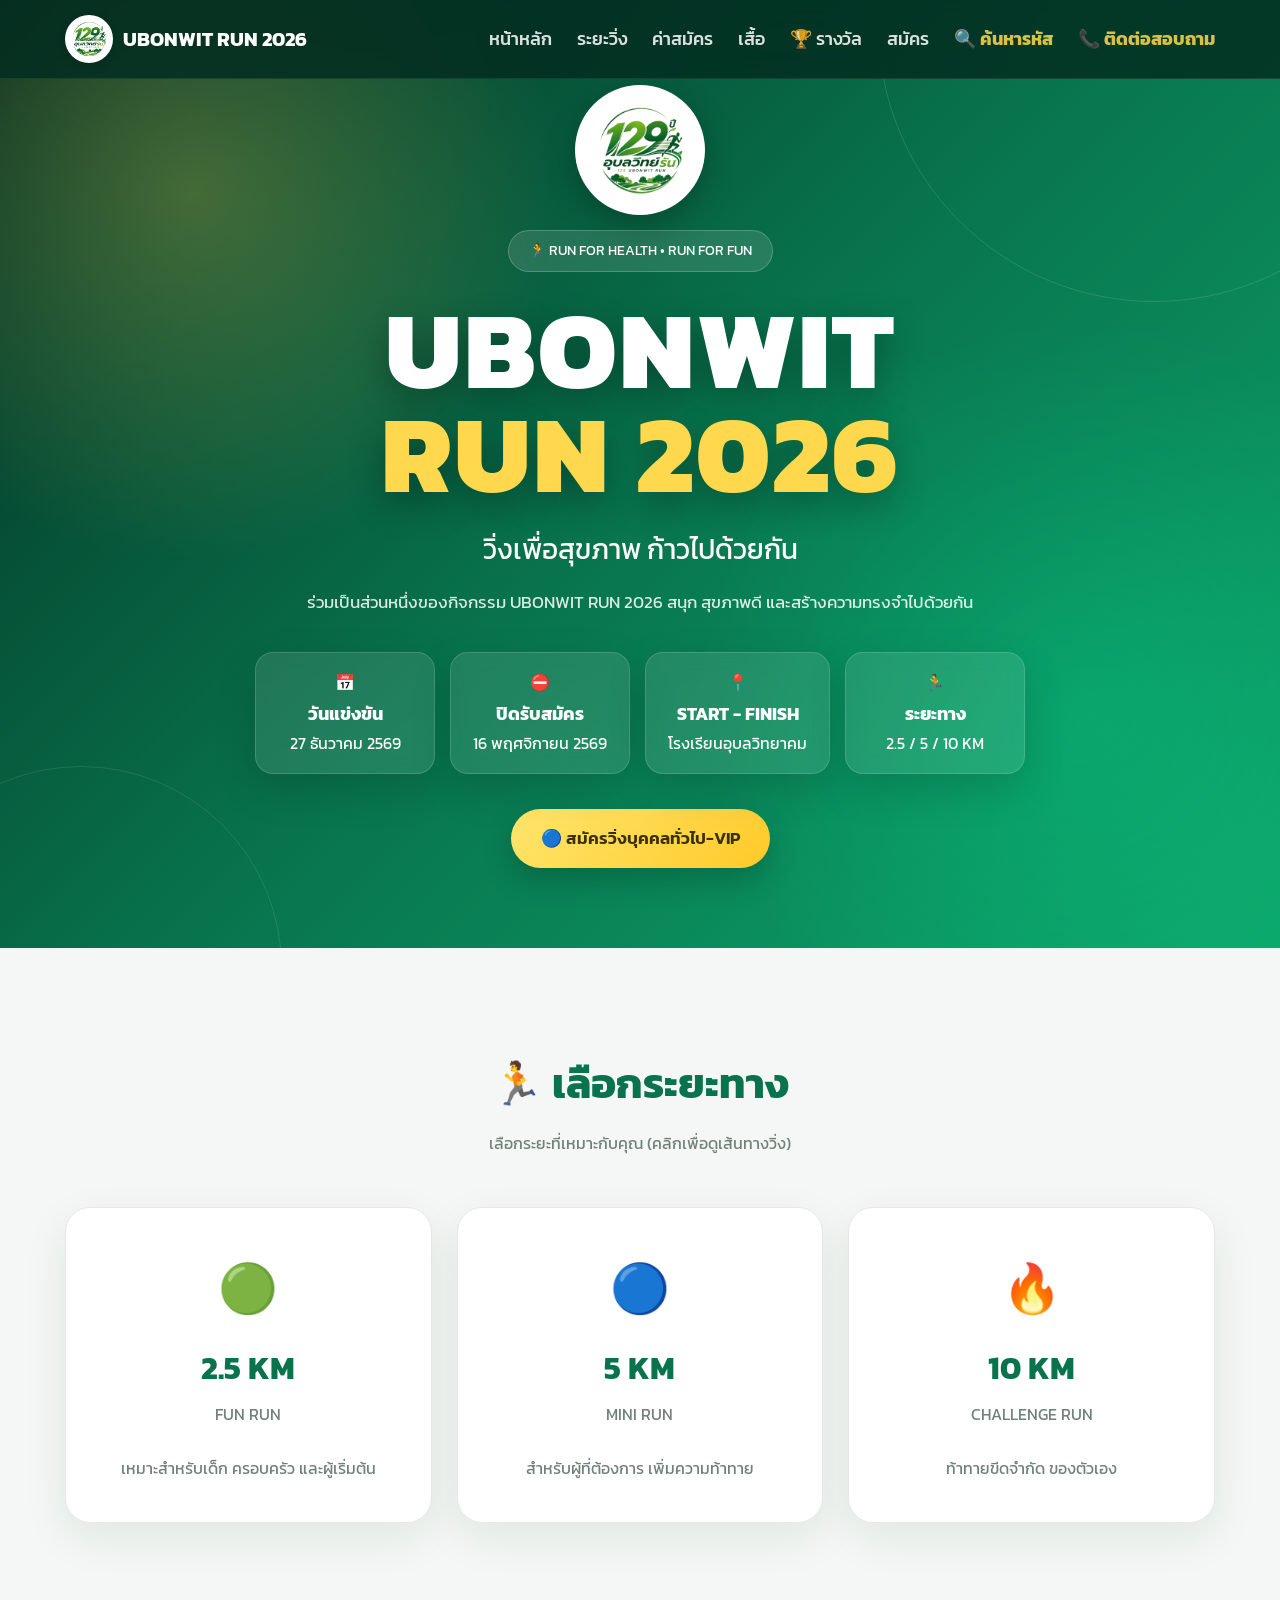
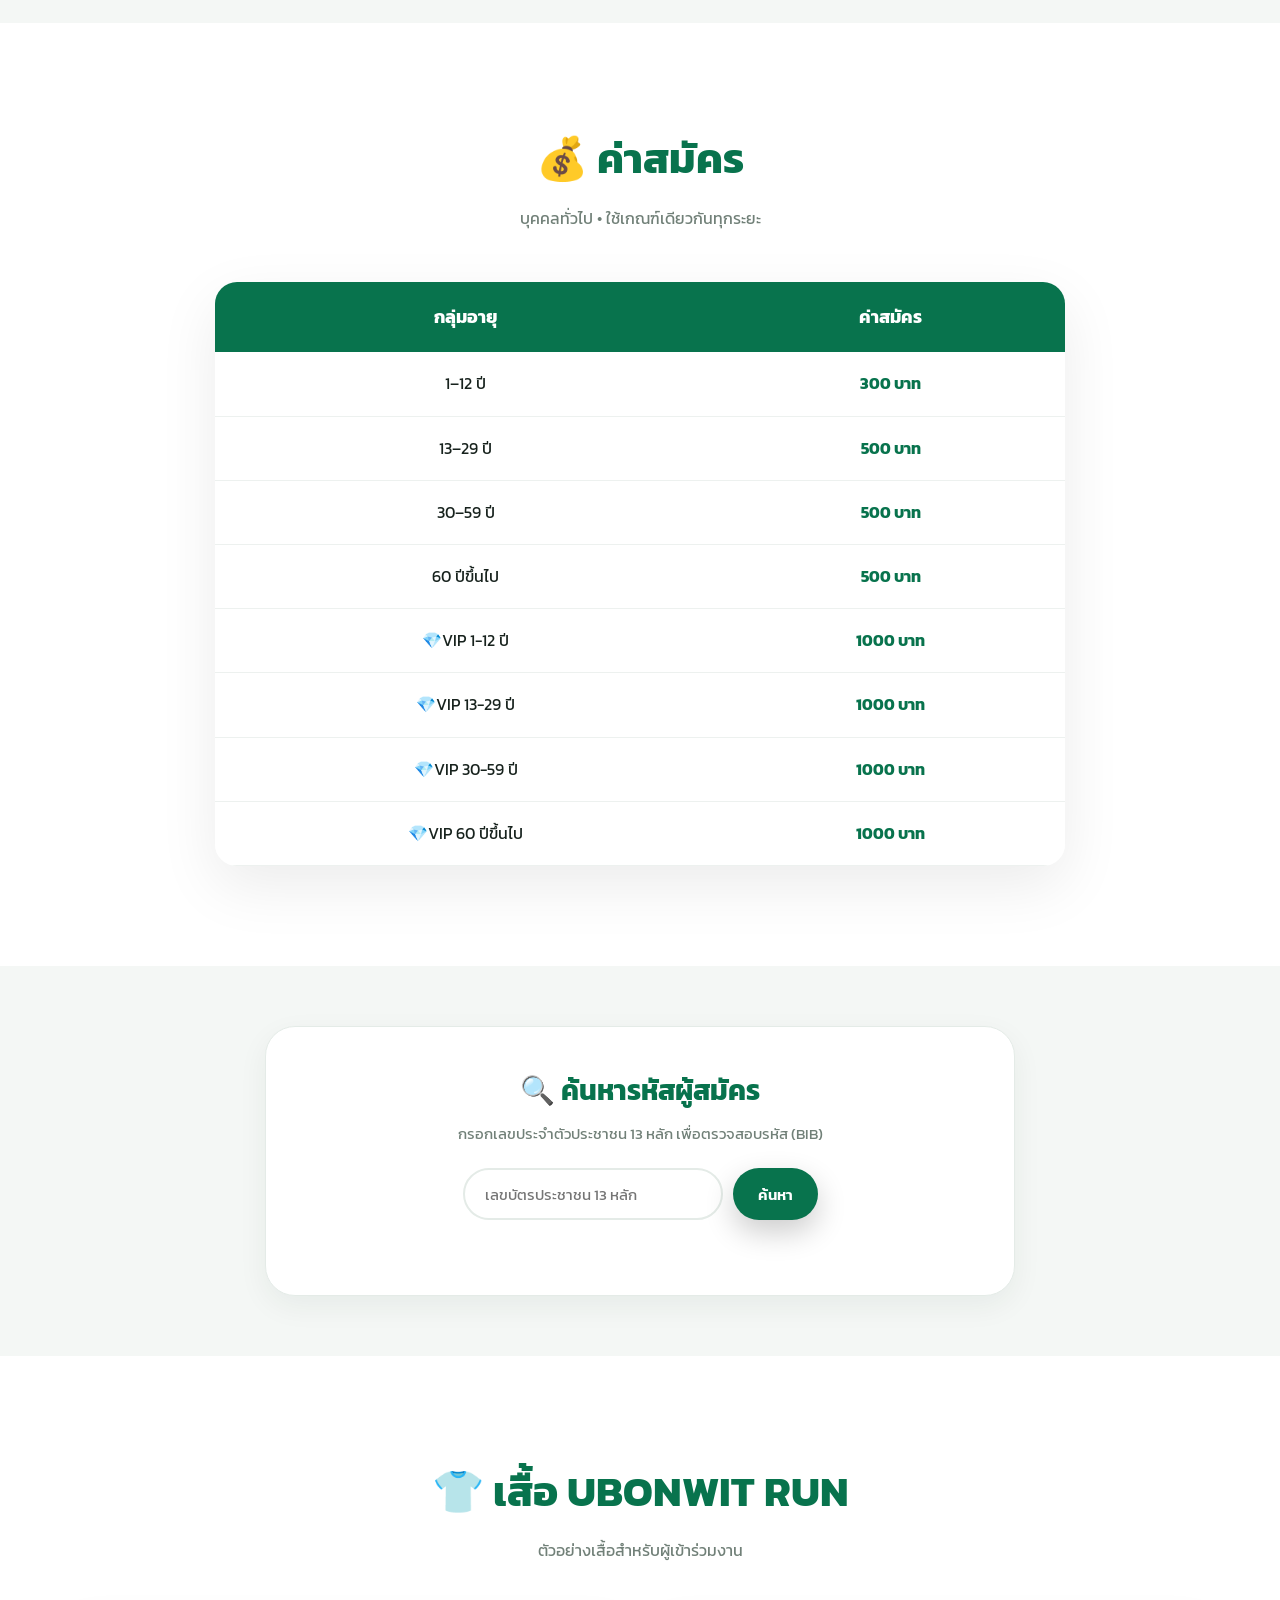
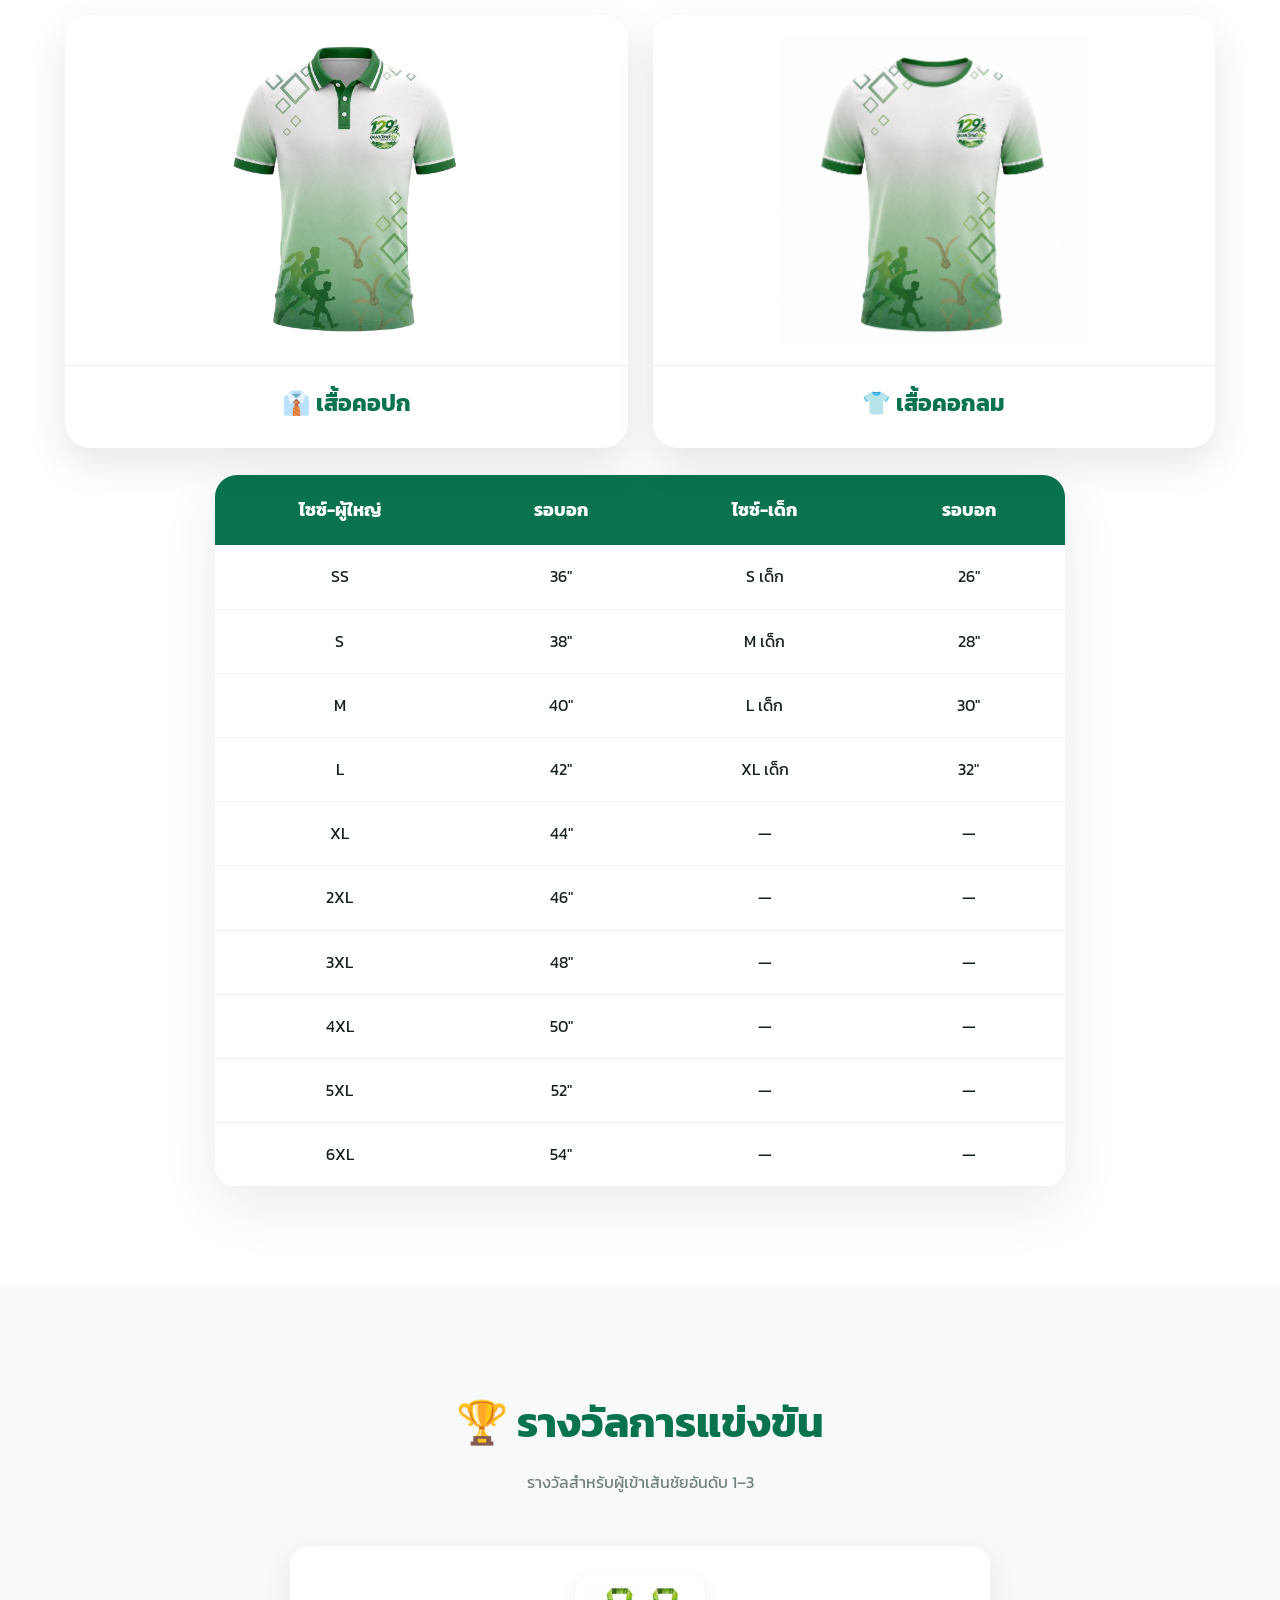
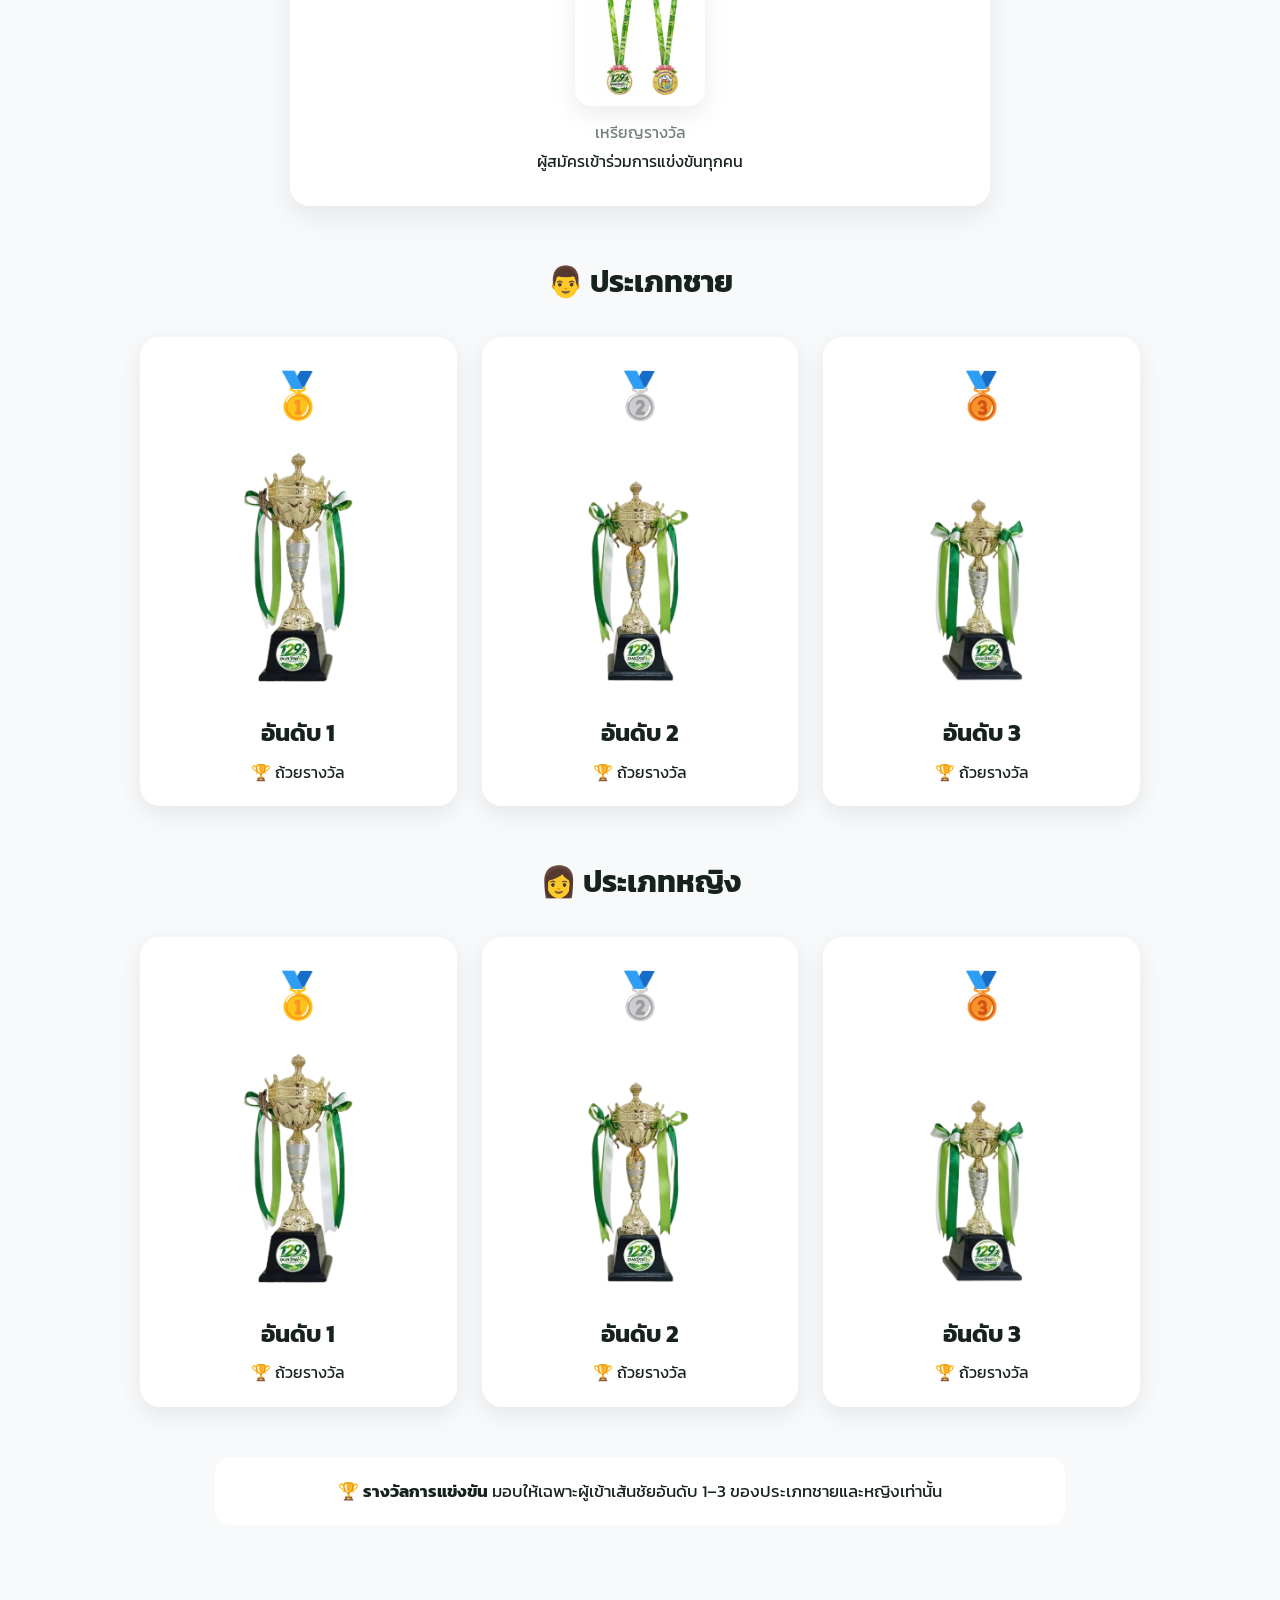
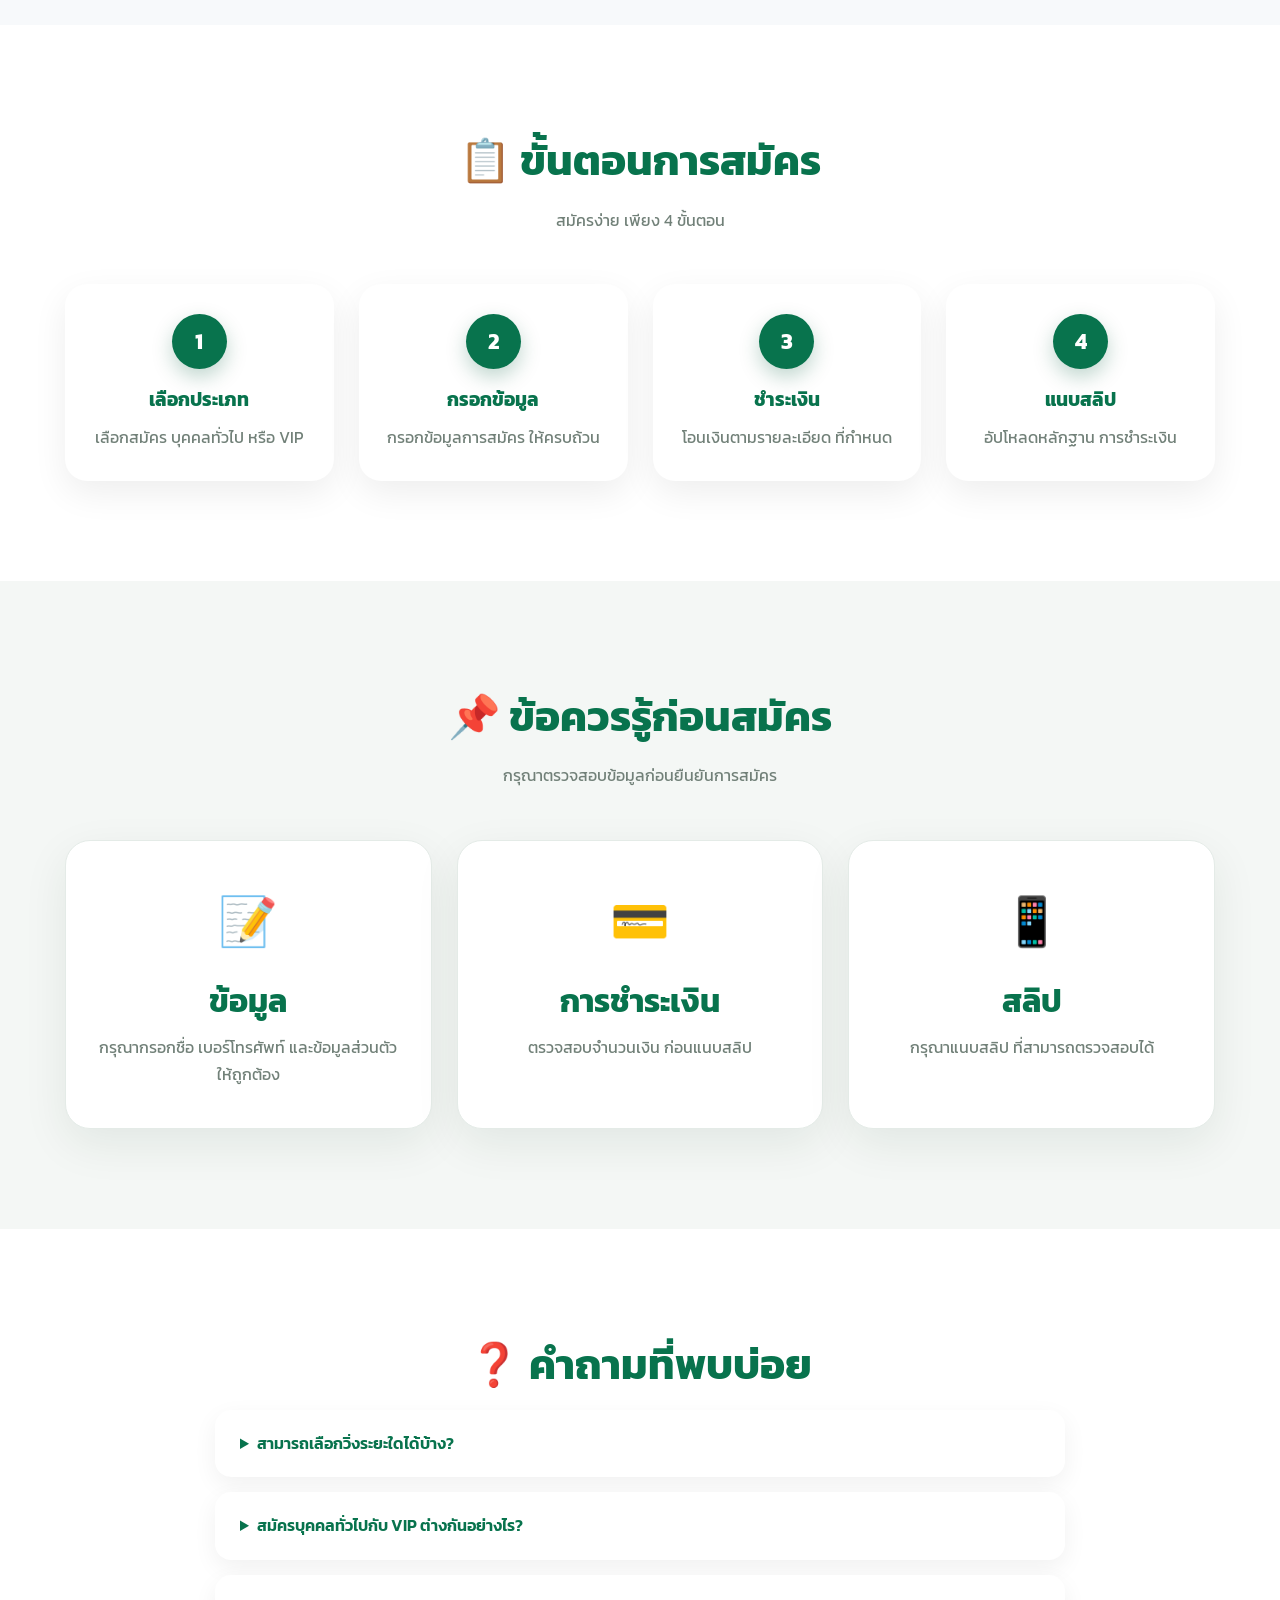
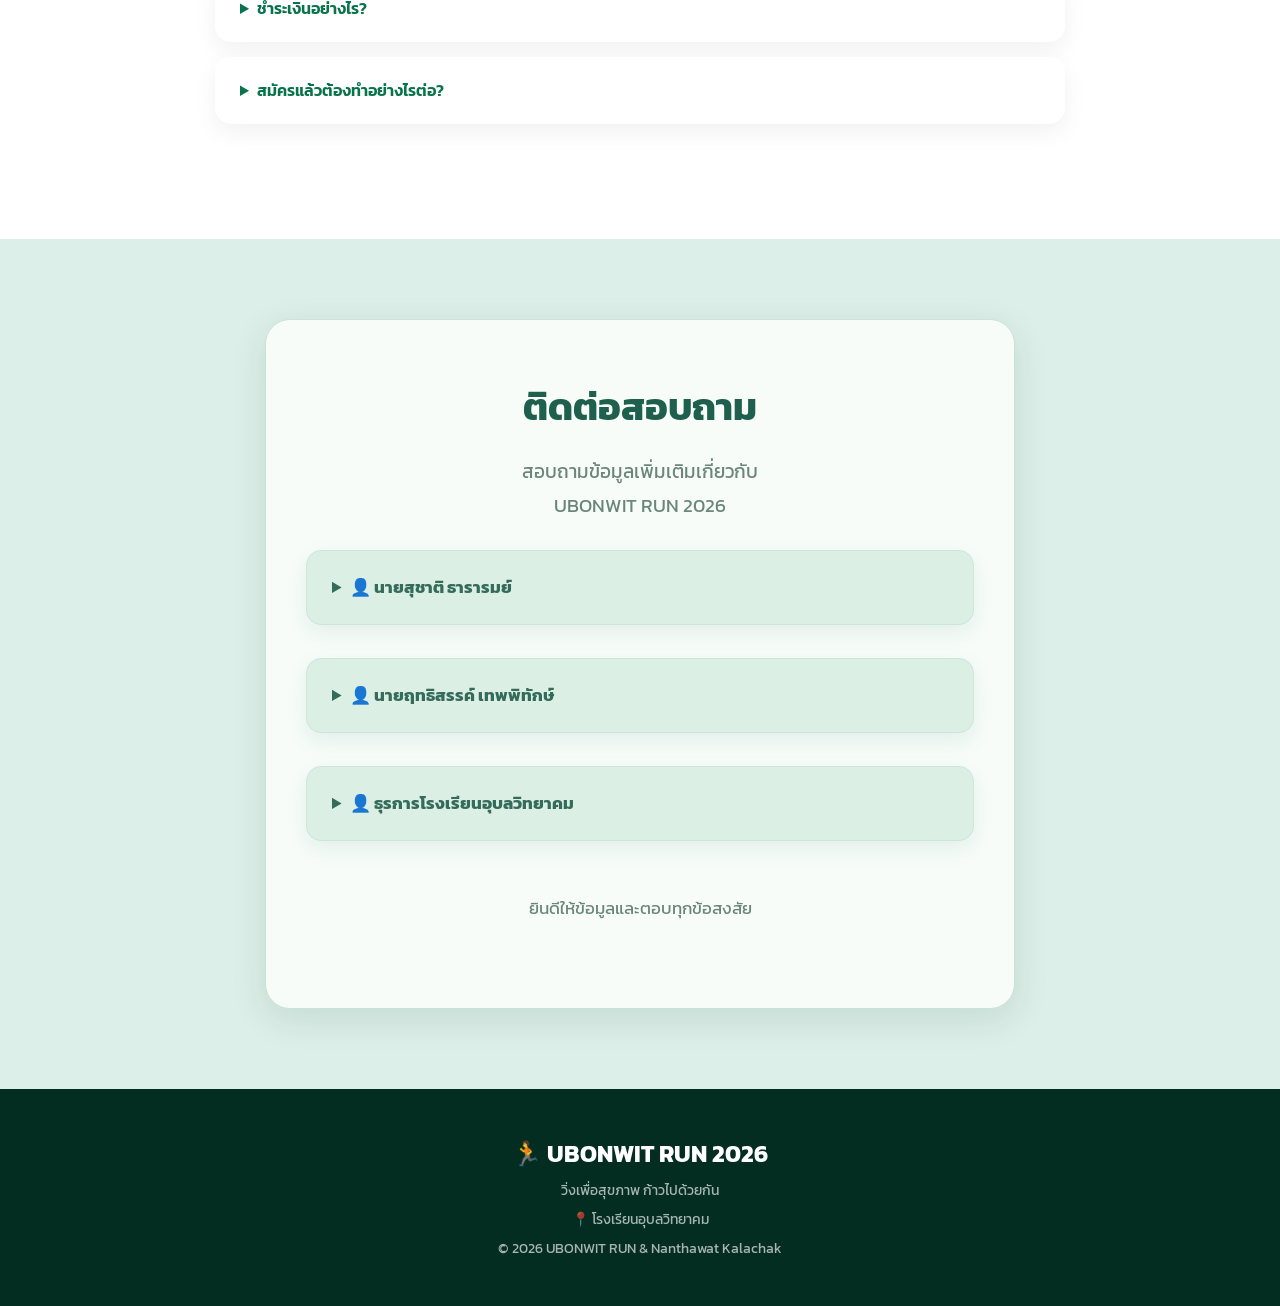
==== index.html @ 5038fdb1 "Update contact name from ธารารย์ to ธารารมย์" ====
<!DOCTYPE html>
<html lang="th">

<head>

    <meta charset="UTF-8">

    <meta name="viewport"
          content="width=device-width, initial-scale=1.0">

    <title>UBONWIT RUN 2026</title>

    <link rel="stylesheet"
          href="css/style.css">

    <!-- SweetAlert2 -->
    <script src="https://cdn.jsdelivr.net/npm/sweetalert2@11"></script>

    <!-- Canvas Confetti -->
    <script src="https://cdn.jsdelivr.net/npm/canvas-confetti@1.9.3/dist/confetti.browser.min.js"></script>

</head>


<body>


<!-- ==================================================
     LOGO ด้านบน
================================================== -->

<div class="top-logo">

    <img src="images/logo1.png"
         alt="โลโก้โรงเรียนอุบลวิทยาคม">

</div>



<!-- ==================================================
     01. NAVBAR
================================================== -->

<header class="navbar">

    <div class="container navbar-inner">

        <div class="logo">

            <img src="images/logo1.png"
                 alt="โลโก้โรงเรียนอุบลวิทยาคม"
                 class="logo-img">

            UBONWIT RUN 2026

        </div>


        <div class="menu-toggle"
             onclick="toggleMenu()">

            ☰

        </div>


        <nav class="nav-menu"
             id="navMenu">

            <a href="#home">
                หน้าหลัก
            </a>

            <a href="#distance">
                ระยะวิ่ง
            </a>

            <a href="#price">
                ค่าสมัคร
            </a>

            <a href="#shirt">
                เสื้อ
            </a>

            <a href="#awards">
                🏆 รางวัล
            </a>

            <a href="#register">
                สมัคร
            </a>

            <a href="#check-status"
               style="color: var(--gold); font-weight: bold;">

                🔍 ค้นหารหัส

            </a>

            <a href="#contact" style="color: var(--gold); font-weight: bold;">

                 📞 ติดต่อสอบถาม

            </a>

        </nav>

    </div>

</header>



<!-- ==================================================
     02. HERO
================================================== -->

<section class="hero"
         id="home">

    <div class="container">

        <div class="hero-content">


            <div class="hero-badge">

                🏃 RUN FOR HEALTH • RUN FOR FUN

            </div>


            <h1 class="hero-title">

                UBONWIT<br>

                <span>RUN 2026</span>

            </h1>


            <p class="hero-subtitle">

                วิ่งเพื่อสุขภาพ ก้าวไปด้วยกัน

            </p>


            <p class="hero-description">

                ร่วมเป็นส่วนหนึ่งของกิจกรรม UBONWIT RUN 2026
                สนุก สุขภาพดี และสร้างความทรงจำไปด้วยกัน

            </p>


            <div class="hero-info">


                <div class="info-card">

                    📅
                    <strong>วันแข่งขัน</strong>
                    27 ธันวาคม 2569

                </div>

                <div class="info-card">

                    ⛔
                    <strong>ปิดรับสมัคร</strong>
                    16 พฤศจิกายน 2569

                </div>

                <div class="info-card">

                    📍
                    <strong>START - FINISH</strong>
                    โรงเรียนอุบลวิทยาคม

                </div>


                <div class="info-card">

                    🏃
                    <strong>ระยะทาง</strong>
                    2.5 / 5 / 10 KM

                </div>


            </div>


            <div class="buttons">


                <a href="https://docs.google.com/forms/d/e/1FAIpQLSeHzjCSlxnIWXgIciVNkxaQxHpOqXxdXn1Vmi4gfgINv1df9A/viewform?usp=dialog"
                   class="btn btn-vip">

                    🔵 สมัครวิ่งบุคคลทั่วไป-VIP

                </a>

            </div>

        </div>

    </div>

</section>


<!-- ==================================================
     04. DISTANCE
================================================== -->

<section class="section section-light"
         id="distance">

    <div class="container">


        <h2 class="section-title">

            🏃 เลือกระยะทาง

        </h2>


        <p class="section-subtitle">

            เลือกระยะที่เหมาะกับคุณ
            (คลิกเพื่อดูเส้นทางวิ่ง)

        </p>


        <div class="cards">


            <!-- 2.5 KM -->

            <div class="card"
                 onclick="showMap('images/map-2.5km.jpg')"
                 style="cursor:pointer;">

                <div class="card-icon">
                    🟢
                </div>

                <h3>
                    2.5 KM
                </h3>

                <p>
                    FUN RUN<br><br>
                    เหมาะสำหรับเด็ก ครอบครัว
                    และผู้เริ่มต้น
                </p>

            </div>


            <!-- 5 KM -->

            <div class="card"
                 onclick="showMap('images/map-5km.jpg')"
                 style="cursor:pointer;">

                <div class="card-icon">
                    🔵
                </div>

                <h3>
                    5 KM
                </h3>

                <p>
                    MINI RUN<br><br>
                    สำหรับผู้ที่ต้องการ
                    เพิ่มความท้าทาย
                </p>

            </div>


            <!-- 10 KM -->

            <div class="card"
                 onclick="showMap('images/map-10km.jpg')"
                 style="cursor:pointer;">

                <div class="card-icon">
                    🔥
                </div>

                <h3>
                    10 KM
                </h3>

                <p>
                    CHALLENGE RUN<br><br>
                    ท้าทายขีดจำกัด
                    ของตัวเอง
                </p>

            </div>


        </div>

    </div>



    <!-- ROUTE MODAL -->

    <div id="routeModal"
         class="modal"
         onclick="closeMap()">

        <span class="close-btn">
            &times;
        </span>

        <img class="modal-content"
             id="routeImage">

    </div>

</section>



<!-- ==================================================
     05. PRICE
================================================== -->

<section class="section section-white"
         id="price">

    <div class="container">


        <h2 class="section-title">

            💰 ค่าสมัคร

        </h2>


        <p class="section-subtitle">

            บุคคลทั่วไป • ใช้เกณฑ์เดียวกันทุกระยะ

        </p>


        <div class="price-table">

            <table>

                <thead>

                    <tr>

                        <th>
                            กลุ่มอายุ
                        </th>

                        <th>
                            ค่าสมัคร
                        </th>

                    </tr>

                </thead>


                <tbody>

                    <tr>

                        <td>
                            1–12 ปี
                        </td>

                        <td class="price">
                            300 บาท
                        </td>

                    </tr>


                    <tr>

                        <td>
                            13–29 ปี
                        </td>

                        <td class="price">
                            500 บาท
                        </td>

                    </tr>


                    <tr>

                        <td>
                            30–59 ปี
                        </td>

                        <td class="price">
                            500 บาท
                        </td>

                    </tr>


                    <tr>

                        <td>
                            60 ปีขึ้นไป
                        </td>

                        <td class="price">
                            500 บาท
                        </td>

                    </tr>

                    <tr>

                        <td>
                            💎VIP 1-12 ปี  
                        </td>

                        <td class="price">
                            1000 บาท
                        </td>

                    </tr>

                    <tr>

                        <td>
                            💎VIP 13-29 ปี  
                        </td>

                        <td class="price">
                            1000 บาท
                        </td>

                    </tr>

                    <tr>

                        <td>
                            💎VIP 30-59 ปี  
                        </td>

                        <td class="price">
                            1000 บาท
                        </td>

                    </tr>

                    <tr>

                        <td>
                            💎VIP 60 ปีขึ้นไป  
                        </td>

                        <td class="price">
                            1000 บาท
                        </td>

                    </tr>

                </tbody>

            </table>

        </div>

    </div>

</section>



<!-- ==================================================
     06. CHECK STATUS
================================================== -->

<section class="section section-light"
         id="check-status"
         style="padding:60px 0;">

    <div class="container">


        <div class="vip-box"
             style="
                background:white;
                border:1px solid #e4ebe7;
                box-shadow:0 10px 30px rgba(10,50,30,.06);
                padding:40px 20px;
             ">


            <h2 style="
                color:var(--green);
                font-size:28px;
                margin-bottom:5px;
            ">

                🔍 ค้นหารหัสผู้สมัคร

            </h2>


            <p style="
                color:var(--muted);
                margin-bottom:20px;
                font-size:15px;
            ">

                กรอกเลขประจำตัวประชาชน 13 หลัก
                เพื่อตรวจสอบรหัส (BIB)

            </p>


            <!-- SEARCH -->

            <div style="
                display:flex;
                justify-content:center;
                gap:10px;
                flex-wrap:wrap;
            ">


                <input
                    type="text"
                    id="searchId"
                    placeholder="เลขบัตรประชาชน 13 หลัก"
                    maxlength="13"

                    style="
                        padding:10px 20px;
                        font-size:15px;
                        border-radius:50px;
                        border:2px solid #e4ebe7;
                        width:100%;
                        max-width:260px;
                        font-family:'Kanit',sans-serif;
                        outline:none;
                    "
                >


                <button
                    onclick="checkStatus()"
                    id="searchBtn"
                    class="btn btn-normal"

                    style="
                        cursor:pointer;
                        border:none;
                        background:var(--green);
                        color:white;
                        padding:10px 25px;
                        font-size:15px;
                    "
                >

                    ค้นหา

                </button>


            </div>


            <div id="searchResult"
                 style="
                    margin-top:15px;
                    min-height:20px;
                 ">

            </div>


        </div>

    </div>

</section>



<!-- ==================================================
     07. SHIRT
================================================== -->

<section class="section section-white"
         id="shirt">

    <div class="container">


        <h2 class="section-title">

            👕 เสื้อ UBONWIT RUN

        </h2>


        <p class="section-subtitle">

            ตัวอย่างเสื้อสำหรับผู้เข้าร่วมงาน

        </p>


        <div class="image-grid">


            <!-- POLO -->

            <div class="image-card"
                 onclick="openShirtGallery('polo',0)"
                 style="cursor:pointer;">

                <img
                    src="images/shirt/คอปกด้านหน้า.png"
                    alt="เสื้อคอปก"
                >

                <div class="image-caption">

                    <h3>
                        👔 เสื้อคอปก
                    </h3>

                </div>

            </div>


            <!-- ROUND -->

            <div class="image-card"
                 onclick="openShirtGallery('round',0)"
                 style="cursor:pointer;">

                <img
                    src="images/shirt/คอกลมด้านหน้า.jpg"
                    alt="เสื้อคอกลม"
                >

                <div class="image-caption">

                    <h3>
                        👕 เสื้อคอกลม
                    </h3>

                </div>

            </div>


        </div>


        <br>


        <!-- SIZE TABLE -->

        <div class="price-table">

            <table>

                <thead>

                    <tr>

                        <th>
                            ไซซ์-ผู้ใหญ่
                        </th>

                        <th>
                            รอบอก
                        </th>

                        <th>
                            ไซซ์-เด็ก
                        </th>

                        <th>
                            รอบอก
                        </th>

                    </tr>

                </thead>


                <tbody>


                    <tr>

                        <td>SS</td>
                        <td>36"</td>

                        <td>S เด็ก</td>
                        <td>26"</td>

                    </tr>


                    <tr>

                        <td>S</td>
                        <td>38"</td>

                        <td>M เด็ก</td>
                        <td>28"</td>

                    </tr>


                    <tr>

                        <td>M</td>
                        <td>40"</td>

                        <td>L เด็ก</td>
                        <td>30"</td>

                    </tr>


                    <tr>

                        <td>L</td>
                        <td>42"</td>

                        <td>XL เด็ก</td>
                        <td>32"</td>

                    </tr>


                    <tr>

                        <td>XL</td>
                        <td>44"</td>

                        <td>—</td>
                        <td>—</td>

                    </tr>


                    <tr>

                        <td>2XL</td>
                        <td>46"</td>

                        <td>—</td>
                        <td>—</td>

                    </tr>


                    <tr>

                        <td>3XL</td>
                        <td>48"</td>

                        <td>—</td>
                        <td>—</td>

                    </tr>


                    <tr>

                        <td>4XL</td>
                        <td>50"</td>

                        <td>—</td>
                        <td>—</td>

                    </tr>


                    <tr>

                        <td>5XL</td>
                        <td>52"</td>

                        <td>—</td>
                        <td>—</td>

                    </tr>


                    <tr>

                        <td>6XL</td>
                        <td>54"</td>

                        <td>—</td>
                        <td>—</td>

                    </tr>


                </tbody>

            </table>

        </div>

    </div>

</section>



<!-- ==================================================
     08. AWARDS
================================================== -->

<section class="section awards-section"
         id="awards">

    <div class="container">


        <h2 class="section-title">

            🏆 รางวัลการแข่งขัน

        </h2>


        <p class="section-subtitle">

            รางวัลสำหรับผู้เข้าเส้นชัยอันดับ 1–3

        </p>



        <!-- ALL RUNNER -->

        <div class="all-runner-box">


            <div class="shirt-info">

                <img
                    src="images/awards/เหรียญรางวัล.jpg"
                    alt="เหรียญรางวัล UBONWIT RUN 2026"
                >

                <p>
                    เหรียญรางวัล
                </p>

            </div>


            <p>

                ผู้สมัครเข้าร่วมการแข่งขันทุกคน
                <br>

            </p>

        </div>



        <!-- MALE -->

        <div class="award-category">


            <h3 class="award-category-title">

                👨 ประเภทชาย

            </h3>


            <div class="award-grid">


                <div class="award-card"
                     onclick="openAwardGallery('male',0)">

                    <div class="award-rank">
                        🥇
                    </div>

                    <img
                        src="images/awards/รางวัลที่1.png"
                        alt="รางวัลอันดับ 1 ชาย"
                    >

                    <h4>
                        อันดับ 1
                    </h4>

                    <p>
                        🏆 ถ้วยรางวัล
                    </p>

                </div>


                <div class="award-card"
                     onclick="openAwardGallery('male',1)">

                    <div class="award-rank">
                        🥈
                    </div>

                    <img
                        src="images/awards/รางวัลที่2.png"
                        alt="รางวัลอันดับ 2 ชาย"
                    >

                    <h4>
                        อันดับ 2
                    </h4>

                    <p>
                        🏆 ถ้วยรางวัล
                    </p>

                </div>


                <div class="award-card"
                     onclick="openAwardGallery('male',2)">

                    <div class="award-rank">
                        🥉
                    </div>

                    <img
                        src="images/awards/รางวัลที่3.png"
                        alt="รางวัลอันดับ 3 ชาย"
                    >

                    <h4>
                        อันดับ 3
                    </h4>

                    <p>
                        🏆 ถ้วยรางวัล
                    </p>

                </div>


            </div>

        </div>



        <!-- FEMALE -->

        <div class="award-category">


            <h3 class="award-category-title">

                👩 ประเภทหญิง

            </h3>


            <div class="award-grid">


                <div class="award-card"
                     onclick="openAwardGallery('female',0)">

                    <div class="award-rank">
                        🥇
                    </div>

                    <img
                        src="images/awards/รางวัลที่1.png"
                        alt="รางวัลอันดับ 1 หญิง"
                    >

                    <h4>
                        อันดับ 1
                    </h4>

                    <p>
                        🏆 ถ้วยรางวัล
                    </p>

                </div>


                <div class="award-card"
                     onclick="openAwardGallery('female',1)">

                    <div class="award-rank">
                        🥈
                    </div>

                    <img
                        src="images/awards/รางวัลที่2.png"
                        alt="รางวัลอันดับ 2 หญิง"
                    >

                    <h4>
                        อันดับ 2
                    </h4>

                    <p>
                        🏆 ถ้วยรางวัล
                    </p>

                </div>


                <div class="award-card"
                     onclick="openAwardGallery('female',2)">

                    <div class="award-rank">
                        🥉
                    </div>

                    <img
                        src="images/awards/รางวัลที่3.png"
                        alt="รางวัลอันดับ 3 หญิง"
                    >

                    <h4>
                        อันดับ 3
                    </h4>

                    <p>
                        🏆 ถ้วยรางวัล
                    </p>

                </div>


            </div>

        </div>



        <!-- NOTE -->

        <div class="award-note">

            🏆 <strong>รางวัลการแข่งขัน</strong>
            มอบให้เฉพาะผู้เข้าเส้นชัยอันดับ 1–3
            ของประเภทชายและหญิงเท่านั้น

        </div>


    </div>

</section>



<!-- ==================================================
     09. REGISTER PROCESS
================================================== -->

<section class="section section-white"
         id="register">

    <div class="container">


        <h2 class="section-title">

            📋 ขั้นตอนการสมัคร

        </h2>


        <p class="section-subtitle">

            สมัครง่าย เพียง 4 ขั้นตอน

        </p>


        <div class="steps">


            <div class="step">

                <div class="step-number">
                    1
                </div>

                <h3>
                    เลือกประเภท
                </h3>

                <p>
                    เลือกสมัคร
                    บุคคลทั่วไป หรือ VIP
                </p>

            </div>


            <div class="step">

                <div class="step-number">
                    2
                </div>

                <h3>
                    กรอกข้อมูล
                </h3>

                <p>
                    กรอกข้อมูลการสมัคร
                    ให้ครบถ้วน
                </p>

            </div>


            <div class="step">

                <div class="step-number">
                    3
                </div>

                <h3>
                    ชำระเงิน
                </h3>

                <p>
                    โอนเงินตามรายละเอียด
                    ที่กำหนด
                </p>

            </div>


            <div class="step">

                <div class="step-number">
                    4
                </div>

                <h3>
                    แนบสลิป
                </h3>

                <p>
                    อัปโหลดหลักฐาน
                    การชำระเงิน
                </p>

            </div>


        </div>

    </div>

</section>



<!-- ==================================================
     10. RULES
================================================== -->

<section class="section section-light">

    <div class="container">


        <h2 class="section-title">

            📌 ข้อควรรู้ก่อนสมัคร

        </h2>


        <p class="section-subtitle">

            กรุณาตรวจสอบข้อมูลก่อนยืนยันการสมัคร

        </p>


        <div class="cards">


            <div class="card">

                <div class="card-icon">
                    📝
                </div>

                <h3>
                    ข้อมูล
                </h3>

                <p>
                    กรุณากรอกชื่อ
                    เบอร์โทรศัพท์
                    และข้อมูลส่วนตัว
                    ให้ถูกต้อง
                </p>

            </div>


            <div class="card">

                <div class="card-icon">
                    💳
                </div>

                <h3>
                    การชำระเงิน
                </h3>

                <p>
                    ตรวจสอบจำนวนเงิน
                    ก่อนแนบสลิป
                </p>

            </div>


            <div class="card">

                <div class="card-icon">
                    📱
                </div>

                <h3>
                    สลิป
                </h3>

                <p>
                    กรุณาแนบสลิป
                    ที่สามารถตรวจสอบได้
                </p>

            </div>


        </div>

    </div>

</section>



<!-- ==================================================
     11. FAQ
================================================== -->

<section class="section section-white">

    <div class="container">


        <h2 class="section-title">

            ❓ คำถามที่พบบ่อย

        </h2>


        <div class="faq">


            <details>

                <summary>
                    สามารถเลือกวิ่งระยะใดได้บ้าง?
                </summary>

                <p>
                    สามารถเลือกได้ 3 ระยะ ได้แก่
                    2.5 KM, 5 KM และ 10 KM
                </p>

            </details>


            <details>

                <summary>
                    สมัครบุคคลทั่วไปกับ VIP ต่างกันอย่างไร?
                </summary>

                <p>
                    กรุณาตรวจสอบรายละเอียด
                    และสิทธิประโยชน์ของแต่ละประเภท
                    ก่อนสมัคร
                </p>

            </details>


            <details>

                <summary>
                    ชำระเงินอย่างไร?
                </summary>

                <p>
                    โอนเงินตามรายละเอียด
                    ที่ผู้จัดกำหนด
                    แล้วแนบหลักฐานในแบบฟอร์ม
                </p>

            </details>


            <details>

                <summary>
                    สมัครแล้วต้องทำอย่างไรต่อ?
                </summary>

                <p>
                    เจ้าหน้าที่จะตรวจสอบข้อมูล
                    และหลักฐานการชำระเงิน
                </p>

            </details>


        </div>

    </div>

</section>

<!-- ================================================== 12. CONTACT ================================================== -->

<section id="contact" class="section final-section">

<div class="container">

    <div class="contact-box">

        <h2>
            ติดต่อสอบถาม
        </h2>

        <p class="contact-subtitle">
            สอบถามข้อมูลเพิ่มเติมเกี่ยวกับ
            <br>
            UBONWIT RUN 2026
        </p>


        <div class="contact-info">


            <!-- ผู้ติดต่อ 1 -->

            <details class="contact-item">

                <summary class="contact-label">

                    <span>
                        👤 นายสุชาติ ธารารมย์
                    </span>

                    <span class="contact-arrow">
                        
                    </span>

                </summary>


                <div class="contact-details">

                    <p>
                        🏫 ผู้อำนวยการโรงเรียนอุบลวิทยาคม
                    </p>

                    <p>
                        📱 โทรศัพท์ :
                        <a href="tel:0811862901">
                            081-186-2901
                        </a>
                    </p>

                </div>

            </details>


            <!-- ผู้ติดต่อ 2 -->

            <details class="contact-item">

                <summary class="contact-label">

                    <span>
                        👤 นายฤทธิสรรค์ เทพพิทักษ์
                    </span>

                    <span class="contact-arrow">
                        
                    </span>

                </summary>


                <div class="contact-details">

                    <p>
                        🏫 นายกสมาคมศิษย์เก่าโรงเรียนอุบลวิทยาคม
                    </p>

                    <p>
                        📱 โทรศัพท์ :
                        <a href="tel:0811862901">
                            089-202-2200
                        </a>
                    </p>

                </div>

            </details>


            <!-- ผู้ติดต่อ 3 -->

            <details class="contact-item">

                <summary class="contact-label">

                    <span>
                        👤 ธุรการโรงเรียนอุบลวิทยาคม
                    </span>

                    <span class="contact-arrow">
                        
                    </span>

                </summary>


                <div class="contact-details">

                    <p>
                        📱 โทรศัพท์ :
                        <a href="tel:892022200">
                            045254784
                        </a>
                    </p>

                </div>

            </details>


        </div>


        <p class="contact-footer">
            ยินดีให้ข้อมูลและตอบทุกข้อสงสัย
        </p>

    </div>

</div>

</section>

<!-- ==================================================
     13. FOOTER
================================================== -->

<footer class="footer">

    <div class="container">


        <h2>
            🏃 UBONWIT RUN 2026
        </h2>


        <p>
            วิ่งเพื่อสุขภาพ ก้าวไปด้วยกัน
        </p>


        <p>
            📍 โรงเรียนอุบลวิทยาคม
        </p>


        <p>
            © 2026 UBONWIT RUN & Nanthawat Kalachak
        </p>


    </div>

</footer>



<!-- ==================================================
     POPUP รหัสผู้สมัคร
================================================== -->

<div id="registrationPopup"
     class="registration-popup">


    <div class="registration-popup-box">


        <div class="popup-icon">
            🎉
        </div>


        <div class="popup-title">
            สมัครสำเร็จ!
        </div>


        <div class="popup-subtitle">
            รหัสผู้สมัครของคุณคือ
        </div>


        <div id="popupRegId"
             class="popup-reg-id">
        </div>


        <div id="popupDistance"
             class="popup-distance">
        </div>


        <button
            onclick="closeRegistrationPopup()"
            class="popup-close-btn">

            ปิด

        </button>


    </div>

</div>



<!-- ==================================================
     POPUP แกลเลอรีเสื้อ
================================================== -->

<div id="shirtGallery"
     class="shirt-gallery">


    <button
        class="shirt-close"
        onclick="closeShirtGallery()">

        ×

    </button>


    <button
        class="shirt-prev"
        onclick="changeShirt(-1)">

        ❮

    </button>


    <div class="shirt-gallery-content">


        <img
            id="shirtGalleryImage"
            src=""
            alt="เสื้อ UBONWIT RUN"
        >


        <div
            id="shirtGalleryTitle"
            class="shirt-gallery-title">

        </div>


    </div>


    <button
        class="shirt-next"
        onclick="changeShirt(1)">

        ❯

    </button>


</div>



<!-- ==================================================
     POPUP แกลเลอรีรางวัล
================================================== -->

<div id="awardGallery"
     class="award-gallery">


    <button
        class="award-close"
        onclick="closeAwardGallery()">

        ×

    </button>


    <button
        class="award-prev"
        onclick="changeAward(-1)">

        ❮

    </button>


    <div class="award-gallery-content">


        <img
            id="awardGalleryImage"
            src=""
            alt="ถ้วยรางวัล"
        >


        <div
            id="awardGalleryTitle"
            class="award-gallery-title">

        </div>


    </div>


    <button
        class="award-next"
        onclick="changeAward(1)">

        ❯

    </button>


</div>



<!-- ==================================================
     JAVASCRIPT
================================================== -->

<script>


/* =====================================================
   AWARD GALLERY
===================================================== */

var awardGalleries = {


    male: [

        {
            image: "images/awards/รางวัลที่1.png",
            title: "🥇 อันดับ 1 - ประเภทชาย"
        },

        {
            image: "images/awards/รางวัลที่2.png",
            title: "🥈 อันดับ 2 - ประเภทชาย"
        },

        {
            image: "images/awards/รางวัลที่3.png",
            title: "🥉 อันดับ 3 - ประเภทชาย"
        }

    ],


    female: [

        {
            image: "images/awards/รางวัลที่1.png",
            title: "🥇 อันดับ 1 - ประเภทหญิง"
        },

        {
            image: "images/awards/รางวัลที่2.png",
            title: "🥈 อันดับ 2 - ประเภทหญิง"
        },

        {
            image: "images/awards/รางวัลที่3.png",
            title: "🥉 อันดับ 3 - ประเภทหญิง"
        }

    ]

};


var currentAwardGroup = "male";

var currentAward = 0;



function openAwardGallery(group, index) {

    currentAwardGroup = group;

    currentAward = index;

    showAward();

    document.getElementById("awardGallery")
        .style.display = "flex";

}



function showAward() {

    var gallery =
        awardGalleries[currentAwardGroup];


    document.getElementById("awardGalleryImage")
        .src =
        gallery[currentAward].image;


    document.getElementById("awardGalleryTitle")
        .innerText =
        gallery[currentAward].title;

}



function changeAward(direction) {

    var gallery =
        awardGalleries[currentAwardGroup];


    currentAward += direction;


    if (currentAward < 0) {

        currentAward =
            gallery.length - 1;

    }


    if (currentAward >= gallery.length) {

        currentAward = 0;

    }


    showAward();

}



function closeAwardGallery() {

    document.getElementById("awardGallery")
        .style.display = "none";

}



/* =====================================================
   ROUTE MAP
===================================================== */

function showMap(imageSrc) {

    var modal =
        document.getElementById("routeModal");


    var modalImg =
        document.getElementById("routeImage");


    modal.style.display = "flex";

    modalImg.src = imageSrc;

}



function closeMap() {

    document.getElementById("routeModal")
        .style.display = "none";

}



/* =====================================================
   MOBILE MENU
===================================================== */

function toggleMenu() {

    var menu =
        document.getElementById("navMenu");


    menu.classList.toggle("active");

}



var navLinks =
    document.querySelectorAll(".nav-menu a");


navLinks.forEach(function(link) {

    link.addEventListener("click", function() {

        var menu =
            document.getElementById("navMenu");


        if (menu.classList.contains("active")) {

            menu.classList.remove("active");

        }

    });

});



/* =====================================================
   SEARCH STATUS
===================================================== */

function checkStatus() {

    var searchId =
        document.getElementById("searchId")
        .value
        .trim();


    var resultDiv =
        document.getElementById("searchResult");


    var btn =
        document.getElementById("searchBtn");


    /* ==========================================
       ไม่ได้กรอกเลขบัตร
    ========================================== */

    if (searchId === "") {

        Swal.fire({

            icon: "warning",

            title: "กรุณากรอกข้อมูล",

            text: "กรุณากรอกเลขประจำตัวประชาชนก่อนค้นหา",

            confirmButtonText: "ตกลง",

            confirmButtonColor: "#198754",

            backdrop: "rgba(0,0,0,0.45)",

            customClass: {
                popup: "swal2-rounded"
            }

        });


        resultDiv.innerHTML =
            "<p style='color:red;'>⚠️ กรุณากรอกเลขประจำตัวประชาชนครับ</p>";

        return;

    }


    /* ==========================================
       เลขบัตรไม่ครบ 13 หลัก
    ========================================== */

    if (!/^\d{13}$/.test(searchId)) {

        Swal.fire({

            icon: "error",

            title: "เลขประจำตัวไม่ถูกต้อง",

            html:
                "กรุณากรอกเลขประจำตัวประชาชน<br>" +
                "<strong>ให้ครบ 13 หลัก</strong>",

            confirmButtonText: "ตกลง",

            confirmButtonColor: "#dc3545",

            backdrop: "rgba(0,0,0,0.45)",

            customClass: {
                popup: "swal2-rounded"
            }

        });


        resultDiv.innerHTML =
            "<p style='color:red;'>⚠️ กรุณากรอกเลขประจำตัวประชาชนให้ครบ 13 หลัก</p>";

        return;

    }


    /* ==========================================
       กำลังค้นหา
    ========================================== */

    btn.innerHTML =
        "กำลังค้นหา...";

    btn.disabled =
        true;


    resultDiv.innerHTML =
        "";


    var webAppUrl =
        "https://script.google.com/macros/s/AKfycbxsjJpnPtU4ECGJs8KYk3ItHsDTHf62TtzLuLUW5T24SmSjA29frsXeGy2fSynvy0yv/exec";


    fetch(
    webAppUrl +
    "?id=" +
    encodeURIComponent(searchId) +
    "&t=" +
    Date.now()
)


    .then(function(response) {

        if (!response.ok) {

            throw new Error(
                "HTTP Error " +
                response.status
            );

        }

        return response.json();

    })


    .then(function(data) {

        btn.innerHTML =
            "ค้นหา";

        btn.disabled =
            false;


        /* ==========================================
           FOUND
        ========================================== */

        if (data.status === "success") {


            /* ==========================================
               🎉 ดอกไม้ไฟ
            ========================================== */

            var duration = 3500;

            var animationEnd =
                Date.now() + duration;


            var interval =
                setInterval(function() {

                    var timeLeft =
                        animationEnd - Date.now();


                    if (timeLeft <= 0) {

                        clearInterval(interval);

                        return;

                    }


                    confetti({

                        particleCount: 10,

                        startVelocity: 30,

                        spread: 360,

                        ticks: 60,

                        origin: {

                            x: Math.random(),

                            y: Math.random() * 0.5

                        }

                    });

                }, 180);


            /* ==========================================
               🎉 แจ้งเตือนพบข้อมูล
            ========================================== */

            Swal.fire({

                icon: "success",

                title: "🎉 พบข้อมูลการสมัครแล้ว!",

                html: `

                    <div style="
                        text-align:left;
                        background:#f3faf6;
                        padding:18px;
                        border-radius:16px;
                        margin-top:10px;
                    ">

                        <div style="
                            text-align:center;
                            font-size:14px;
                            color:#777;
                            margin-bottom:5px;
                        ">

                            🎟️ รหัสผู้สมัคร

                        </div>


                        <div style="
                            text-align:center;
                            font-size:30px;
                            font-weight:bold;
                            color:#198754;
                            margin-bottom:18px;
                        ">

                            ${data.regId || "-"}

                        </div>


                        <div style="margin-bottom:8px;">

                            👤 <strong>ชื่อ-นามสกุล</strong><br>

                            <span style="color:#555;">

                                ${data.name || "-"}

                            </span>

                        </div>


                        <div style="margin-bottom:8px;">

                            📞 <strong>เบอร์โทรศัพท์</strong><br>

                            <span style="color:#555;">

                                ${data.phone || "-"}

                            </span>

                        </div>


                        <div style="margin-bottom:8px;">

                            ⚧️ <strong>เพศ</strong><br>

                            <span style="color:#555;">

                                ${data.gender || "-"}

                            </span>

                        </div>


                        <div style="margin-bottom:8px;">

                            👕 <strong>ไซซ์เสื้อ</strong><br>

                            <span style="color:#555;">

                                ${data.shirtSize || "-"}

                            </span>

                        </div>


                        <div>

                            🏃 <strong>ระยะวิ่ง</strong><br>

                            <span style="color:#555;">

                                ${data.distance || "-"}

                            </span>

                        </div>


                    </div>

                `,

                confirmButtonText: "เรียบร้อย 🎉",

                confirmButtonColor: "#198754",

                width: "500px",

                backdrop: "rgba(0,0,0,0.5)",

                customClass: {

                    popup: "swal2-rounded"

                }

            });


            /* ==========================================
               แสดงข้อมูลใต้ช่องค้นหา
            ========================================== */

            resultDiv.innerHTML = `

                <div style="
                    background:#f3faf6;
                    padding:20px;
                    border-radius:20px;
                    border:1px solid #d8eadf;
                    width:100%;
                    max-width:500px;
                    margin:0 auto;
                    box-shadow:0 8px 25px rgba(0,0,0,0.05);
                    text-align:left;
                ">


                    <div style="
                        text-align:center;
                        color:#777;
                        font-size:14px;
                        margin-bottom:5px;
                    ">

                        🎟️ รหัสผู้สมัคร

                    </div>


                    <div style="
                        text-align:center;
                        color:var(--green);
                        font-size:30px;
                        font-weight:bold;
                        margin-bottom:20px;
                    ">

                        ${data.regId || "-"}

                    </div>


                    <div style="
                        display:grid;
                        gap:10px;
                    ">


                        <!-- ชื่อ -->

                        <div style="
                            background:white;
                            padding:12px 15px;
                            border-radius:12px;
                        ">

                            👤 <strong>ชื่อ-นามสกุล</strong>

                            <div style="
                                margin-top:3px;
                                color:#555;
                            ">

                                ${data.name || "-"}

                            </div>

                        </div>


                        <!-- เบอร์โทร -->

                        <div style="
                            background:white;
                            padding:12px 15px;
                            border-radius:12px;
                        ">

                            📞 <strong>เบอร์โทรศัพท์</strong>

                            <div style="
                                margin-top:3px;
                                color:#555;
                            ">

                                ${data.phone || "-"}

                            </div>

                        </div>


                        <!-- เพศ -->

                        <div style="
                            background:white;
                            padding:12px 15px;
                            border-radius:12px;
                        ">

                            ⚧️ <strong>เพศ</strong>

                            <div style="
                                margin-top:3px;
                                color:#555;
                            ">

                                ${data.gender || "-"}

                            </div>

                        </div>


                        <!-- ไซซ์เสื้อ -->

                        <div style="
                            background:white;
                            padding:12px 15px;
                            border-radius:12px;
                        ">

                            👕 <strong>ไซซ์เสื้อ</strong>

                            <div style="
                                margin-top:3px;
                                color:#555;
                            ">

                                ${data.shirtSize || "-"}

                            </div>

                        </div>


                        <!-- ระยะวิ่ง -->

                        <div style="
                            background:white;
                            padding:12px 15px;
                            border-radius:12px;
                        ">

                            🏃 <strong>ระยะวิ่ง</strong>

                            <div style="
                                margin-top:3px;
                                color:#555;
                            ">

                                ${data.distance || "-"}

                            </div>

                        </div>


                    </div>


                    <div style="
                        margin-top:15px;
                        text-align:center;
                        color:#777;
                        font-size:13px;
                    ">

                        ✓ พบข้อมูลการสมัครของคุณแล้ว

                    </div>


                </div>

            `;


            /* ==========================================
               POPUP เดิม
            ========================================== */

            document.getElementById("popupRegId")
                .innerText =
                data.regId || "-";


            document.getElementById("popupDistance")
                .innerText =
                "ระยะวิ่งที่สมัคร: " +
                (data.distance || "-");


            document.getElementById("registrationPopup")
                .style.display =
                "flex";


        }


        /* ==========================================
           NOT FOUND
        ========================================== */

        else if (data.status === "not_found") {

            resultDiv.innerHTML =
                "<p style='color:red;'>❌ ไม่พบข้อมูลการสมัครจากเลขบัตรประชาชนนี้</p>";


            Swal.fire({

                icon: "info",

                title: "🔎 ไม่พบข้อมูล",

                html: `
                    ไม่พบข้อมูลการสมัครจากเลขประจำตัวประชาชนนี้<br>

                    <span style="color:#777;">
                        กรุณาตรวจสอบเลขประจำตัวประชาชนอีกครั้ง
                    </span>
                `,

                confirmButtonText: "ลองใหม่",

                confirmButtonColor: "#198754",

                backdrop: "rgba(0,0,0,0.45)",

                customClass: {
                    popup: "swal2-rounded"
                }

            });

        }


        /* ==========================================
           ERROR
        ========================================== */

        else {

            resultDiv.innerHTML =
                "<p style='color:red;'>⚠️ เกิดข้อผิดพลาด กรุณาลองใหม่อีกครั้ง</p>";


            Swal.fire({

                icon: "error",

                title: "⚠️ เกิดข้อผิดพลาด",

                text: "กรุณาลองใหม่อีกครั้ง",

                confirmButtonText: "ตกลง",

                confirmButtonColor: "#dc3545",

                backdrop: "rgba(0,0,0,0.45)",

                customClass: {
                    popup: "swal2-rounded"
                }

            });

        }

    })


    /* ==========================================
       CONNECTION ERROR
    ========================================== */

    .catch(function(error) {


        console.error(
            "Search Error:",
            error
        );


        btn.innerHTML =
            "ค้นหา";


        btn.disabled =
            false;


        resultDiv.innerHTML =
            "<p style='color:red;'>⚠️ ไม่สามารถเชื่อมต่อกับเซิร์ฟเวอร์ได้</p>";


        Swal.fire({

            icon: "error",

            title: "🌐 เชื่อมต่อไม่ได้",

            html: `
                ไม่สามารถเชื่อมต่อกับระบบได้<br>

                <span style="color:#777;">
                    กรุณาตรวจสอบอินเทอร์เน็ต<br>
                    แล้วลองใหม่อีกครั้ง
                </span>
            `,

            confirmButtonText: "ลองใหม่",

            confirmButtonColor: "#dc3545",

            backdrop: "rgba(0,0,0,0.45)",

            customClass: {
                popup: "swal2-rounded"
            }

        });

    });

}



/* =====================================================
   CLOSE REGISTRATION POPUP
===================================================== */

function closeRegistrationPopup() {

    document.getElementById("registrationPopup")
        .style.display =
        "none";

}



/* =====================================================
   SHIRT GALLERY
===================================================== */

var shirtGalleries = {


    polo: [

        {
            image: "images/shirt/คอปกด้านหน้า.png",
            title: "👔 เสื้อคอปก - ด้านหน้า"
        },

        {
            image: "images/shirt/คอปกด้านหลัง.png",
            title: "👔 เสื้อคอปก - ด้านหลัง"
        }

    ],


    round: [

        {
            image: "images/shirt/คอกลมด้านหน้า.jpg",
            title: "👕 เสื้อคอกลม - ด้านหน้า"
        },

        {
            image: "images/shirt/คอกลมด้านหลัง.jpg",
            title: "👕 เสื้อคอกลม - ด้านหลัง"
        }

    ]

};


var currentShirtGroup =
    "polo";


var currentShirt =
    0;



function openShirtGallery(group, index) {

    currentShirtGroup =
        group;


    currentShirt =
        index;


    showShirt();


    document.getElementById("shirtGallery")
        .style.display =
        "flex";

}



function showShirt() {

    var gallery =
        shirtGalleries[currentShirtGroup];


    document.getElementById("shirtGalleryImage")
        .src =
        gallery[currentShirt].image;


    document.getElementById("shirtGalleryTitle")
        .innerText =
        gallery[currentShirt].title;

}



function changeShirt(direction) {

    var gallery =
        shirtGalleries[currentShirtGroup];


    currentShirt += direction;


    if (currentShirt < 0) {

        currentShirt =
            gallery.length - 1;

    }


    if (currentShirt >= gallery.length) {

        currentShirt = 0;

    }


    showShirt();

}



function closeShirtGallery() {

    document.getElementById("shirtGallery")
        .style.display =
        "none";

}


</script>


</body>

</html>
---- css/style.css ----
@import url('https://fonts.googleapis.com/css2?family=Kanit:wght@300;400;500;600;700;800&display=swap');


/* =========================================================
   ROOT
========================================================= */

:root {
    --green-dark: #032d20;
    --green: #08734d;
    --green-light: #0da66b;
    --gold: #ffd84d;

    --white: #ffffff;
    --bg: #f4f7f5;

    --text: #17221d;
    --muted: #718078;
}


/* =========================================================
   RESET
========================================================= */

* {
    margin: 0;
    padding: 0;
    box-sizing: border-box;
    scroll-behavior: smooth;
}

html {
    scroll-behavior: smooth;
}

body {
    font-family: 'Kanit', sans-serif;
    background: var(--bg);
    color: var(--text);
    line-height: 1.7;
    overflow-x: hidden;
}

img {
    max-width: 100%;
    display: block;
}

a {
    text-decoration: none;
}

button,
input {
    font-family: 'Kanit', sans-serif;
}


/* =========================================================
   CONTAINER
========================================================= */

.container {
    width: min(1150px, 90%);
    margin: auto;
}


/* =========================================================
   NAVBAR
========================================================= */

.navbar { 
    position: fixed; 
    top: 0; 
    left: 0; 

    width: 100%; 

    z-index: 1001; 

    padding: 15px 0;

    background: rgba(3, 45, 32, 0.85);

    backdrop-filter: blur(18px);
    -webkit-backdrop-filter: blur(18px);

    border-bottom: 1px solid rgba(255,255,255,0.08);
}

.navbar-inner {
    display: flex;
    justify-content: space-between;
    align-items: center;

    min-height: 40px;
}


/* LOGO */

.logo {
    display: flex;
    align-items: center;

    gap: 10px;

    color: white;

    font-size: 20px;
    font-weight: 700;

    white-space: nowrap;
}

.logo-img {
    width: auto;
    height: 40px;

    object-fit: contain;
}


/* MENU */

.nav-menu {
    display: flex;
    align-items: center;

    gap: 25px;
}

.nav-menu a {
    color: white;

    font-size: 18px;
    font-weight: 500;

    opacity: .85;

    transition: .3s;
}

.nav-menu a:hover {
    color: var(--gold);
    opacity: 1;
}


/* HAMBURGER */

.menu-toggle {
    display: none;

    color: white;

    font-size: 28px;
    line-height: 1;

    cursor: pointer;

    user-select: none;
}


/* =========================================================
   HERO
========================================================= */

.hero {
    min-height: 100vh;

    display: flex;
    align-items: center;

    position: relative;

    overflow: hidden;

    color: white;

    background:
        radial-gradient(
            circle at 15% 20%,
            rgba(255,216,77,.25),
            transparent 28%
        ),

        radial-gradient(
            circle at 85% 75%,
            rgba(0,255,170,.18),
            transparent 30%
        ),

        linear-gradient(
            135deg,
            #032d20,
            #08734d,
            #0da66b
        );
}


/* HERO DECORATION */

.hero::before {
    content: "";

    position: absolute;

    width: 550px;
    height: 550px;

    border-radius: 50%;

    border: 1px solid rgba(255,255,255,.12);

    top: -250px;
    right: -150px;

    pointer-events: none;
}

.hero::after {
    content: "";

    position: absolute;

    width: 400px;
    height: 400px;

    border-radius: 50%;

    border: 1px solid rgba(255,255,255,.1);

    bottom: -220px;
    left: -120px;

    pointer-events: none;
}


/* HERO CONTENT */

.hero-content {
    position: relative;

    z-index: 2;

    width: 100%;

    padding: 230px 0 80px;

    text-align: center;
}

.hero-badge {
    display: inline-block;

    padding: 8px 20px;

    border-radius: 50px;

    background: rgba(255,255,255,.12);

    border: 1px solid rgba(255,255,255,.2);

    margin-bottom: 25px;

    font-size: 14px;
}

.hero-title {
    font-size: clamp(55px, 9vw, 110px);

    line-height: .95;

    font-weight: 800;

    letter-spacing: 2px;

    text-shadow:
        0 12px 35px rgba(0,0,0,.3);

    margin-bottom: 20px;
}

.hero-title span {
    color: var(--gold);
}

.hero-subtitle {
    font-size: clamp(20px, 3vw, 28px);

    margin-bottom: 15px;
}

.hero-description {
    max-width: 700px;

    margin: auto;

    opacity: .85;

    font-size: 17px;
}


/* =========================================================
   TOP LOGO
========================================================= */

.top-logo {
    position: absolute;

    top: 85px;
    left: 50%;

    transform: translateX(-50%);

    z-index: 1000;

    width: 130px;
    height: 130px;

    background: white;

    border-radius: 50%;

    display: flex;
    align-items: center;
    justify-content: center;

    box-shadow:
        0 10px 30px rgba(0,0,0,0.25);

    border:
        5px solid rgba(255,255,255,0.8);
}

.top-logo img {
    width: 95px;
    height: 95px;

    object-fit: contain;
}


/* =========================================================
   HERO INFO
========================================================= */

.hero-info {
    display: flex;

    justify-content: center;

    flex-wrap: wrap;

    gap: 15px;

    margin: 35px 0;
}

.info-card {
    min-width: 180px;

    padding: 16px 22px;

    border-radius: 18px;

    background: rgba(255,255,255,.1);

    border:
        1px solid rgba(255,255,255,.15);

    backdrop-filter: blur(12px);
    -webkit-backdrop-filter: blur(12px);

    box-shadow:
        0 15px 40px rgba(0,0,0,.15);
}

.info-card strong {
    display: block;

    margin-top: 3px;

    font-size: 18px;
}


/* =========================================================
   BUTTON
========================================================= */

.buttons {
    display: flex;

    justify-content: center;

    flex-wrap: wrap;

    gap: 15px;
}

.btn {
    display: inline-flex;

    align-items: center;
    justify-content: center;

    padding: 15px 30px;

    min-height: 52px;

    border-radius: 50px;

    font-size: 17px;

    font-weight: 600;

    transition:
        transform .3s ease,
        box-shadow .3s ease;

    box-shadow:
        0 12px 30px rgba(0,0,0,.2);
}

.btn:hover {
    transform:
        translateY(-5px)
        scale(1.03);
}

.btn-normal {
    background: white;

    color: var(--green);
}

.btn-vip {
    background:
        linear-gradient(
            135deg,
            #ffe66d,
            #ffc928
        );

    color: #3c3000;
}


/* =========================================================
   SECTION
========================================================= */

.section {
    padding: 100px 0;
}

.section-light {
    background: var(--bg);
}

.section-white {
    background: white;
}

.section-title {
    text-align: center;

    font-size: 42px;

    color: var(--green);

    margin-bottom: 10px;
}

.section-subtitle {
    text-align: center;

    color: var(--muted);

    margin-bottom: 50px;
}


/* =========================================================
   CARDS
========================================================= */

.cards {
    display: grid;

    grid-template-columns:
        repeat(
            auto-fit,
            minmax(240px, 1fr)
        );

    gap: 25px;
}

.card {
    position: relative;

    background: white;

    padding: 40px 30px;

    border-radius: 25px;

    text-align: center;

    border:
        1px solid #e4ebe7;

    overflow: hidden;

    box-shadow:
        0 15px 45px rgba(10,50,30,.08);

    transition:
        transform .4s ease,
        box-shadow .4s ease;
}

.card:hover {
    transform:
        translateY(-10px);

    box-shadow:
        0 25px 65px rgba(10,50,30,.15);
}

.card-icon {
    font-size: 48px;

    margin-bottom: 12px;
}

.card h3 {
    font-size: 32px;

    color: var(--green);

    margin-bottom: 5px;
}

.card p {
    color: var(--muted);

    line-height: 1.7;
}


/* =========================================================
   PRICE TABLE
========================================================= */

.price-table {
    max-width: 850px;

    margin: auto;

    overflow-x: auto;
    overflow-y: hidden;

    -webkit-overflow-scrolling: touch;

    border-radius: 22px;

    box-shadow:
        0 20px 60px rgba(0,0,0,.08);
}

table {
    width: 100%;

    border-collapse: collapse;

    background: white;
}

th {
    background: var(--green);

    color: white;

    padding: 20px;

    font-size: 18px;

    white-space: nowrap;
}

td {
    padding: 18px;

    text-align: center;

    border-bottom:
        1px solid #edf1ef;
}

tr:hover td {
    background: #f3faf6;
}

.price {
    color: var(--green);

    font-weight: 700;
}


/* =========================================================
   SHIRT IMAGE
========================================================= */

.image-grid {
    display: grid;

    grid-template-columns:
        repeat(
            auto-fit,
            minmax(250px,1fr)
        );

    gap: 25px;
}

.image-card {
    position: relative;

    overflow: hidden;

    border-radius: 25px;

    background: white;

    box-shadow:
        0 15px 40px rgba(0,0,0,.10);

    transition:
        transform .4s ease,
        box-shadow .4s ease;
}

.image-card:hover {
    transform:
        translateY(-8px);

    box-shadow:
        0 25px 60px rgba(0,0,0,.15);
}

.image-card img {
    width: 100%;

    height: 350px;

    object-fit: contain;

    padding: 20px;

    background: white;

    transition:
        transform .5s ease;
}

.image-card:hover img {
    transform:
        scale(1.05);
}

.image-caption {
    text-align: center;

    padding:
        18px 15px 22px;

    border-top:
        1px solid #edf1ef;
}

.image-caption h3 {
    color: var(--green);

    font-size: 23px;

    margin-bottom: 3px;
}

.image-caption p {
    color: var(--muted);

    font-size: 14px;
}


/* =========================================================
   VIP
========================================================= */

.vip-section {
    background:
        radial-gradient(
            circle at top right,
            rgba(255,215,0,.25),
            transparent 35%
        ),

        linear-gradient(
            135deg,
            #fff9db,
            #ffeaa0
        );
}

.vip-box {
    max-width: 750px;

    margin: auto;

    text-align: center;

    padding: 60px 35px;

    border-radius: 30px;

    background:
        rgba(255,255,255,.65);

    backdrop-filter: blur(15px);
    -webkit-backdrop-filter: blur(15px);

    border:
        1px solid rgba(255,255,255,.7);

    box-shadow:
        0 25px 70px rgba(130,100,0,.15);
}

.vip-icon {
    font-size: 65px;

    margin-bottom: 10px;
}

.vip-box h2 {
    font-size: 45px;

    color: #8b6900;

    margin-bottom: 15px;
}

.vip-box p {
    color: #665a2d;

    line-height: 1.9;

    margin-bottom: 30px;
}


/* =========================================================
   STEPS
========================================================= */

.steps {
    display: grid;

    grid-template-columns:
        repeat(
            auto-fit,
            minmax(210px,1fr)
        );

    gap: 25px;
}

.step {
    background: white;

    padding: 30px 20px;

    border-radius: 22px;

    text-align: center;

    box-shadow:
        0 12px 35px rgba(0,0,0,.07);
}

.step-number {
    width: 55px;
    height: 55px;

    margin:
        0 auto 15px;

    display: flex;

    align-items: center;
    justify-content: center;

    border-radius: 50%;

    background: var(--green);

    color: white;

    font-size: 22px;

    font-weight: bold;

    box-shadow:
        0 8px 20px rgba(0,90,60,.25);
}

.step h3 {
    color: var(--green);

    margin-bottom: 8px;
}

.step p {
    color: var(--muted);
}


/* =========================================================
   FAQ
========================================================= */

.faq {
    max-width: 850px;

    margin: auto;
}

details {
    background: white;

    padding: 20px 25px;

    margin-bottom: 15px;

    border-radius: 16px;

    box-shadow:
        0 8px 25px rgba(0,0,0,.06);
}

summary {
    cursor: pointer;

    font-weight: 600;

    color: var(--green);
}

details p {
    margin-top: 15px;

    color: var(--muted);
}


/* =========================================================
   FINAL CTA
========================================================= */

.final-section {
    text-align: center;

    background:
        linear-gradient(
            135deg,
            #064d36,
            #079261
        );

    color: white;
}

.final-section h2 {
    font-size: 45px;

    margin-bottom: 10px;
}

.final-section p {
    opacity: .85;

    margin-bottom: 30px;
}


/* =========================================================
   FOOTER
========================================================= */

.footer {
    background: var(--green-dark);

    color: white;

    text-align: center;

    padding: 45px 20px;
}

.footer p {
    opacity: .65;

    font-size: 14px;

    margin-top: 5px;
}


/* =========================================================
   ROUTE MAP MODAL
========================================================= */

.modal {
    display: none;

    position: fixed;

    inset: 0;

    z-index: 9999;

    width: 100%;
    height: 100%;

    padding: 20px;

    background:
        rgba(0,0,0,.85);

    justify-content: center;
    align-items: center;
}

.modal-content {
    display: block;

    max-width: 92vw;
    max-height: 82vh;

    width: auto;
    height: auto;

    border-radius: 12px;

    box-shadow:
        0 5px 25px rgba(0,0,0,.5);

    animation:
        zoomIn .3s ease;
}

.close-btn {
    position: absolute;

    top: 15px;
    right: 25px;

    color: white;

    font-size: 42px;

    font-weight: bold;

    cursor: pointer;

    z-index: 10;
}

.close-btn:hover {
    color: var(--gold);
}


/* =========================================================
   ANIMATION
========================================================= */

@keyframes zoomIn {

    from {
        transform: scale(.8);
        opacity: 0;
    }

    to {
        transform: scale(1);
        opacity: 1;
    }

}


/* =========================================================
   REGISTRATION POPUP
========================================================= */

.registration-popup {
    display: none;

    position: fixed;

    inset: 0;

    width: 100%;
    height: 100%;

    background:
        rgba(0,0,0,.65);

    z-index: 9999;

    align-items: center;
    justify-content: center;

    padding: 20px;
}

.registration-popup-box {
    background: white;

    width: 100%;

    max-width: 550px;

    border-radius: 25px;

    padding: 40px 25px;

    text-align: center;

    box-shadow:
        0 20px 60px rgba(0,0,0,.3);

    animation:
        popupShow .3s ease;
}

.popup-icon {
    font-size: 55px;

    margin-bottom: 10px;
}

.popup-title {
    font-size: 28px;

    font-weight: bold;

    color: #333;

    margin-bottom: 15px;
}

.popup-subtitle {
    font-size: 18px;

    color: #666;

    margin-bottom: 8px;
}

.popup-reg-id {
    font-size: 52px;

    font-weight: 900;

    color: #16834b;

    letter-spacing: 2px;

    margin: 15px 0;

    overflow-wrap: anywhere;
}

.popup-distance {
    font-size: 20px;

    color: #555;

    margin-bottom: 25px;
}

.popup-close-btn {
    width: 100%;

    max-width: 300px;

    padding: 15px 25px;

    border: none;

    border-radius: 12px;

    background: #16834b;

    color: white;

    font-size: 18px;

    font-weight: bold;

    cursor: pointer;

    transition: .2s;
}

.popup-close-btn:hover {
    transform:
        translateY(-2px);

    opacity: .9;
}

@keyframes popupShow {

    from {
        opacity: 0;
        transform: scale(.8);
    }

    to {
        opacity: 1;
        transform: scale(1);
    }

}


/* =========================================================
   SHIRT GALLERY
========================================================= */

.shirt-gallery {
    display: none;

    position: fixed;

    inset: 0;

    width: 100%;
    height: 100%;

    background:
        rgba(0,0,0,.88);

    z-index: 99999;

    align-items: center;
    justify-content: center;

    padding: 20px;

    overflow: hidden;
}

.shirt-gallery-content {
    position: relative;

    width: 100%;

    max-width: 800px;

    display: flex;

    flex-direction: column;

    align-items: center;
    justify-content: center;

    text-align: center;
}

.shirt-gallery-content img {
    display: block;

    width: auto;

    max-width: 90vw;

    height: auto;

    max-height: 75vh;

    object-fit: contain;

    margin: auto;

    border-radius: 15px;

    background: white;

    box-shadow:
        0 15px 50px rgba(0,0,0,.4);
}

.shirt-gallery-title {
    width: 100%;

    color: white;

    font-size: 22px;

    font-weight: bold;

    margin-top: 15px;

    text-align: center;
}

.shirt-close {
    position: absolute;

    top: 20px;
    right: 30px;

    width: 50px;
    height: 50px;

    border: none;

    border-radius: 50%;

    background: white;

    color: #333;

    font-size: 35px;

    cursor: pointer;

    z-index: 100001;
}

.shirt-prev,
.shirt-next {
    position: absolute;

    top: 50%;

    transform:
        translateY(-50%);

    width: 55px;
    height: 55px;

    border: none;

    border-radius: 50%;

    background: white;

    color: #16834b;

    font-size: 28px;

    cursor: pointer;

    z-index: 100001;

    box-shadow:
        0 5px 20px rgba(0,0,0,.3);
}

.shirt-prev {
    left: 30px;
}

.shirt-next {
    right: 30px;
}


/* =========================================================
   AWARDS
========================================================= */

.awards-section {
    background: #f7f9fb;
}

.all-runner-box {
    max-width: 700px;

    margin:
        0 auto 50px;

    padding: 30px;

    text-align: center;

    background: white;

    border-radius: 20px;

    box-shadow:
        0 10px 30px rgba(0,0,0,.08);
}

.all-runner-icon {
    font-size: 55px;

    margin-bottom: 10px;
}

.all-runner-box h3 {
    font-size: 26px;

    margin-bottom: 10px;
}

.all-runner-box p {
    margin: 0;

    line-height: 1.8;
}


/* AWARD CATEGORY */

.award-category {
    margin-top: 50px;
}

.award-category-title {
    text-align: center;

    font-size: 30px;

    margin-bottom: 30px;
}


/* AWARD GRID */

.award-grid {
    display: grid;

    grid-template-columns:
        repeat(3, 1fr);

    gap: 25px;

    max-width: 1000px;

    margin: 0 auto;
}

.award-card {
    position: relative;

    background: white;

    border-radius: 20px;

    padding: 20px;

    text-align: center;

    cursor: pointer;

    transition:
        transform .3s ease,
        box-shadow .3s ease;

    box-shadow:
        0 8px 25px rgba(0,0,0,.08);
}

.award-card:hover {
    transform:
        translateY(-8px);

    box-shadow:
        0 15px 35px rgba(0,0,0,.15);
}

.award-card img {
    width: 100%;

    height: 260px;

    object-fit: contain;

    border-radius: 15px;

    margin-bottom: 15px;
}

.award-rank {
    font-size: 45px;

    margin-bottom: 5px;
}

.award-card h4 {
    font-size: 24px;

    margin: 5px 0;
}

.award-card p {
    margin: 0;

    font-size: 16px;
}


/* AWARD NOTE */

.award-note {
    max-width: 850px;

    margin:
        50px auto 0;

    padding: 20px;

    text-align: center;

    background: white;

    border-radius: 15px;

    font-size: 17px;
}


/* =========================================================
   AWARD GALLERY
========================================================= */

.award-gallery {
    display: none;

    position: fixed;

    inset: 0;

    width: 100%;
    height: 100%;

    background:
        rgba(0,0,0,.90);

    z-index: 99999;

    align-items: center;
    justify-content: center;

    padding: 20px;

    overflow: hidden;
}

.award-gallery-content {
    width: 100%;

    max-width: 800px;

    display: flex;

    flex-direction: column;

    align-items: center;
    justify-content: center;

    text-align: center;
}

.award-gallery-content img {
    display: block;

    max-width: 90vw;
    max-height: 75vh;

    width: auto;
    height: auto;

    object-fit: contain;

    background: white;

    border-radius: 15px;

    box-shadow:
        0 15px 50px rgba(0,0,0,.5);
}

.award-gallery-title {
    color: white;

    font-size: 24px;

    font-weight: bold;

    margin-top: 18px;

    text-align: center;
}


/* AWARD BUTTONS */

.award-close {
    position: absolute;

    top: 20px;
    right: 30px;

    width: 50px;
    height: 50px;

    border: none;

    border-radius: 50%;

    background: white;

    color: #333;

    font-size: 35px;

    cursor: pointer;

    z-index: 100001;
}

.award-prev,
.award-next {
    position: absolute;

    top: 50%;

    transform:
        translateY(-50%);

    width: 55px;
    height: 55px;

    border: none;

    border-radius: 50%;

    background: white;

    color: #16834b;

    font-size: 28px;

    cursor: pointer;

    z-index: 100001;

    box-shadow:
        0 5px 20px rgba(0,0,0,.3);
}

.award-prev {
    left: 30px;
}

.award-next {
    right: 30px;
}


/* =========================================================
   MOBILE
   หน้าจอ 700px ลงมา
========================================================= */

@media (max-width: 700px) {


    /* -----------------------------------------
       CONTAINER
    ----------------------------------------- */

    .container {
        width: min(92%, 1150px);
    }


    /* -----------------------------------------
       NAVBAR
    ----------------------------------------- */

    .navbar {
        padding: 10px 0;
    }

    .navbar-inner {
        min-height: 42px;
    }

    .logo {
        font-size: 16px;

        gap: 7px;
    }

    .logo-img {
        height: 34px;
    }

    .menu-toggle {
        display: block;

        padding: 5px 8px;
    }

    .nav-menu {
        display: none;

        position: absolute;

        top: 100%;
        left: 0;

        width: 100%;

        flex-direction: column;

        gap: 0;

        padding: 8px 0 15px;

        background:
            rgba(3,45,32,.98);

        backdrop-filter:
            blur(18px);

        -webkit-backdrop-filter:
            blur(18px);

        border-bottom:
            1px solid rgba(255,255,255,.1);

        box-shadow:
            0 10px 25px rgba(0,0,0,.2);
    }

    .nav-menu.active {
        display: flex;
    }

    .nav-menu a {
        width: 100%;

        padding: 11px 20px;

        font-size: 17px !important;

        text-align: center;

        opacity: 1;
    }

    .nav-menu a:hover {
        background:
            rgba(255,255,255,.08);
    }


    /* -----------------------------------------
       TOP LOGO
    ----------------------------------------- */

    .top-logo {
        top: 70px;

        width: 95px;
        height: 95px;

        border-width: 4px;
    }

    .top-logo img {
        width: 68px;
        height: 68px;
    }


    /* -----------------------------------------
       HERO
    ----------------------------------------- */

    .hero {
        min-height: auto;

        padding-bottom: 0;
    }

    .hero-content {
        padding:
            175px 0 60px;
    }

    .hero-badge {
        padding:
            7px 14px;

        margin-bottom: 18px;

        font-size: 12px;

        max-width: 100%;
    }

    .hero-title {
        font-size:
            clamp(42px, 14vw, 62px);

        letter-spacing:
            1px;

        margin-bottom: 15px;
    }

    .hero-subtitle {
        font-size: 20px;

        margin-bottom: 10px;
    }

    .hero-description {
        font-size: 14px;

        line-height: 1.8;

        max-width: 360px;

        padding: 0 5px;
    }


    /* -----------------------------------------
       HERO INFO
    ----------------------------------------- */

    .hero-info {
        flex-direction: column;

        align-items: center;

        gap: 10px;

        margin:
            25px 0;
    }

    .info-card {
        width: 100%;

        max-width: 330px;

        min-width: 0;

        padding:
            13px 15px;

        border-radius: 15px;

        font-size: 14px;
    }

    .info-card strong {
        font-size: 16px;
    }


    /* -----------------------------------------
       BUTTON
    ----------------------------------------- */

    .buttons {
        flex-direction: column;

        align-items: center;

        gap: 10px;

        width: 100%;
    }

    .btn {
        width: 100%;

        max-width: 340px;

        min-height: 50px;

        padding:
            13px 20px;

        font-size: 16px;
    }

    .btn:hover {
        transform: none;
    }


    /* -----------------------------------------
       SECTION
    ----------------------------------------- */

    .section {
        padding:
            65px 0;
    }

    .section-title {
        font-size: 30px;

        line-height: 1.3;

        margin-bottom: 8px;
    }

    .section-subtitle {
        font-size: 14px;

        line-height: 1.7;

        margin-bottom: 30px;
    }


    /* -----------------------------------------
       CARDS
    ----------------------------------------- */

    .cards {
        grid-template-columns: 1fr;

        gap: 15px;
    }

    .card {
        padding:
            28px 20px;

        border-radius: 20px;
    }

    .card:hover {
        transform: none;
    }

    .card-icon {
        font-size: 42px;

        margin-bottom: 8px;
    }

    .card h3 {
        font-size: 27px;
    }

    .card p {
        font-size: 14px;
    }


    /* -----------------------------------------
       PRICE TABLE
    ----------------------------------------- */

    .price-table {
        width: 100%;

        border-radius: 15px;

        overflow-x: auto;
    }

    .price-table table {
        min-width: 480px;
    }

    th {
        padding:
            14px 12px;

        font-size: 15px;
    }

    td {
        padding:
            13px 12px;

        font-size: 14px;
    }


    /* -----------------------------------------
       SHIRT
    ----------------------------------------- */

    .image-grid {
        grid-template-columns: 1fr;

        gap: 18px;
    }

    .image-card {
        border-radius: 20px;
    }

    .image-card:hover {
        transform: none;
    }

    .image-card img {
        height: 280px;

        padding: 15px;
    }

    .image-card:hover img {
        transform: none;
    }

    .image-caption {
        padding:
            14px 10px 18px;
    }

    .image-caption h3 {
        font-size: 20px;
    }


    /* -----------------------------------------
       VIP / SEARCH BOX
    ----------------------------------------- */

    .vip-box {
        padding:
            35px 18px;

        border-radius: 22px;
    }

    .vip-box h2 {
        font-size: 30px;

        line-height: 1.3;
    }

    .vip-box p {
        font-size: 14px;

        line-height: 1.8;
    }


    /* -----------------------------------------
       STEPS
    ----------------------------------------- */

    .steps {
        grid-template-columns: 1fr;

        gap: 15px;
    }

    .step {
        padding:
            25px 18px;

        border-radius: 18px;
    }


    /* -----------------------------------------
       FAQ
    ----------------------------------------- */

    details {
        padding:
            16px 18px;

        border-radius: 14px;
    }

    summary {
        font-size: 15px;

        line-height: 1.6;
    }

    details p {
        font-size: 14px;

        line-height: 1.8;
    }


    /* -----------------------------------------
       FINAL CTA
    ----------------------------------------- */

    .final-section h2 {
        font-size: 34px;
    }

    .final-section p {
        font-size: 14px;

        line-height: 1.8;
    }


    /* -----------------------------------------
       FOOTER
    ----------------------------------------- */

    .footer {
        padding:
            35px 15px;
    }

    .footer h2 {
        font-size: 22px;
    }


    /* -----------------------------------------
       MAP MODAL
    ----------------------------------------- */

    .modal {
        padding: 12px;
    }

    .modal-content {
        max-width: 94vw;

        max-height: 78vh;

        border-radius: 8px;
    }

    .close-btn {
        top: 8px;
        right: 15px;

        font-size: 38px;
    }


    /* -----------------------------------------
       REGISTRATION POPUP
    ----------------------------------------- */

    .registration-popup {
        padding: 15px;
    }

    .registration-popup-box {
        padding:
            30px 18px;

        border-radius: 20px;
    }

    .popup-icon {
        font-size: 45px;
    }

    .popup-title {
        font-size: 24px;
    }

    .popup-subtitle {
        font-size: 15px;
    }

    .popup-reg-id {
        font-size:
            clamp(32px, 10vw, 48px);

        letter-spacing: 1px;

        line-height: 1.2;
    }

    .popup-distance {
        font-size: 16px;
    }

    .popup-close-btn {
        font-size: 16px;

        padding:
            13px 20px;
    }


    /* -----------------------------------------
       SHIRT GALLERY
    ----------------------------------------- */

    .shirt-gallery {
        padding: 12px;
    }

    .shirt-gallery-content img {
        max-width: 84vw;

        max-height: 68vh;

        border-radius: 12px;
    }

    .shirt-gallery-title {
        font-size: 18px;

        margin-top: 12px;
    }

    .shirt-close {
        top: 10px;
        right: 10px;

        width: 44px;
        height: 44px;

        font-size: 30px;
    }

    .shirt-prev,
    .shirt-next {
        width: 44px;
        height: 44px;

        font-size: 20px;
    }

    .shirt-prev {
        left: 8px;
    }

    .shirt-next {
        right: 8px;
    }


    /* -----------------------------------------
       AWARDS
    ----------------------------------------- */

    .all-runner-box {
        margin-bottom: 35px;

        padding:
            25px 18px;

        border-radius: 18px;
    }

    .all-runner-icon {
        font-size: 48px;
    }

    .all-runner-box h3 {
        font-size: 22px;
    }

    .all-runner-box p {
        font-size: 14px;

        line-height: 1.8;
    }

    .award-category {
        margin-top: 35px;
    }

    .award-category-title {
        font-size: 25px;

        margin-bottom: 20px;
    }

    .award-grid {
        grid-template-columns: 1fr;

        max-width: 400px;

        gap: 15px;
    }

    .award-card {
        padding: 15px;

        border-radius: 18px;
    }

    .award-card:hover {
        transform: none;
    }

    .award-card img {
        height: 230px;

        margin-bottom: 10px;
    }

    .award-rank {
        font-size: 38px;
    }

    .award-card h4 {
        font-size: 21px;
    }

    .award-card p {
        font-size: 14px;
    }

    .award-note {
        margin-top: 35px;

        padding:
            16px 14px;

        font-size: 14px;

        line-height: 1.8;
    }


    /* -----------------------------------------
       AWARD GALLERY
    ----------------------------------------- */

    .award-gallery {
        padding: 12px;
    }

    .award-gallery-content img {
        max-width: 84vw;

        max-height: 68vh;

        border-radius: 12px;
    }

    .award-gallery-title {
        font-size: 18px;

        margin-top: 12px;
    }

    .award-close {
        top: 10px;
        right: 10px;

        width: 44px;
        height: 44px;

        font-size: 30px;
    }

    .award-prev,
    .award-next {
        width: 44px;
        height: 44px;

        font-size: 20px;
    }

    .award-prev {
        left: 8px;
    }

    .award-next {
        right: 8px;
    }

}


/* =========================================================
   SMALL MOBILE
   หน้าจอ 480px ลงมา
========================================================= */

@media (max-width: 480px) {


    .container {
        width: 92%;
    }


    /* NAVBAR */

    .logo {
        font-size: 14px;
    }

    .logo-img {
        height: 30px;
    }


    /* TOP LOGO */

    .top-logo {
        top: 67px;

        width: 88px;
        height: 88px;

        border-width: 4px;
    }

    .top-logo img {
        width: 62px;
        height: 62px;
    }


    /* HERO */

    .hero-content {
        padding:
            160px 0 50px;
    }

    .hero-badge {
        font-size: 11px;

        padding:
            6px 11px;
    }

    .hero-title {
        font-size:
            clamp(38px, 13vw, 54px);
    }

    .hero-subtitle {
        font-size: 18px;
    }

    .hero-description {
        font-size: 13px;
    }


    /* SECTION */

    .section {
        padding:
            55px 0;
    }

    .section-title {
        font-size: 27px;
    }

    .section-subtitle {
        font-size: 13px;
    }


    /* BUTTON */

    .btn {
        max-width: 100%;

        font-size: 15px;

        min-height: 48px;
    }


    /* INFO */

    .info-card {
        max-width: 100%;
    }


    /* SHIRT */

    .image-card img {
        height: 250px;
    }


    /* AWARDS */

    .award-card img {
        height: 210px;
    }


    /* POPUPS */

    .shirt-gallery-content img,
    .award-gallery-content img {
        max-width: 80vw;

        max-height: 64vh;
    }

}

.shirt-info {
    display: flex;
    flex-direction: column;
    align-items: center;
    justify-content: center;
    gap: 12px;
}

.shirt-info img {
    width: 130px;
    height: 130px;
    object-fit: contain;
    border-radius: 16px;
    background: #fff;
    padding: 8px;
    box-shadow: 0 8px 25px rgba(0, 0, 0, .08);
    transition: .3s ease;
}

.shirt-info img:hover {
    transform: scale(1.05);
}

.shirt-info p {
    margin: 0;
    color: var(--muted);
}

/* ==================================================
CONTACT SECTION
================================================== */

.final-section {
padding: 80px 20px;
background: #dcefe8;
}

.contact-box {
max-width: 750px;
margin: 0 auto;
padding: 55px 40px;

text-align: center;

background: #f7fcf9;
border: 1px solid #c9e3d7;
border-radius: 25px;

box-shadow: 0 10px 35px rgba(31, 78, 64, 0.12);

color: #23483d;

}

.contact-icon {
font-size: 60px;
margin-bottom: 15px;
}

.contact-box h2 {
font-size: 38px;
margin-bottom: 15px;
color: #1f5f4d;
}

.contact-subtitle {
font-size: 19px;
line-height: 1.8;
margin-bottom: 35px;
color: #527267;
}

.contact-info {
display: flex;
flex-direction: column;
gap: 18px;

text-align: left;

}

.contact-item {
padding: 22px 25px;

border-radius: 15px;

background: #e8f5ee;
border: 1px solid #cce6da;

display: flex;
justify-content: space-between;
align-items: center;

gap: 20px;

transition: 0.3s ease;

}

.contact-item {
background: #dcefe5;
transform: translateY(-3px);

box-shadow: 0 8px 20px rgba(47, 128, 104, 0.10);

}

.contact-label {
font-size: 17px;
font-weight: bold;
color: #356b5b;
}

.contact-value {
font-size: 18px;
font-weight: 600;
color: #1f5f4d;
}

.contact-phone {
text-decoration: none;
color: #23805f;
transition: 0.3s ease;
}

.contact-phone {
color: #14513e;
text-decoration: underline;
}

.contact-footer {
margin-top: 35px;
font-size: 17px;
color: #527267;
}

/* ==================================================
MOBILE
================================================== */

@media (max-width: 600px) {

.final-section {
    padding: 60px 15px;
}

.contact-box {
    padding: 40px 20px;
}

.contact-box h2 {
    font-size: 30px;
}

.contact-item {
    flex-direction: column;
    align-items: flex-start;
    gap: 8px;
}

.contact-value {
    font-size: 16px;
    word-break: break-word;
}

}

/* เลื่อนหน้าเว็บแบบนุ่มนวล */
html {
scroll-behavior: smooth;
}

/* ป้องกันหัวเมนูบังหัวข้อ */
#contact {
scroll-margin-top: 90px;
}

/* พื้นหลังสีขาวให้โลโก้โรงเรียน */
.logo-img {
background: #ffffff;
padding: 6px;

border-radius: 50%;

object-fit: contain;

box-sizing: border-box;

}

.logo-img {
width: 48px;
height: 48px;

padding: 5px;

background: #ffffff;
border-radius: 50%;

object-fit: contain;

box-sizing: border-box;

box-shadow: 0 3px 10px rgba(0, 0, 0, 0.12);

}
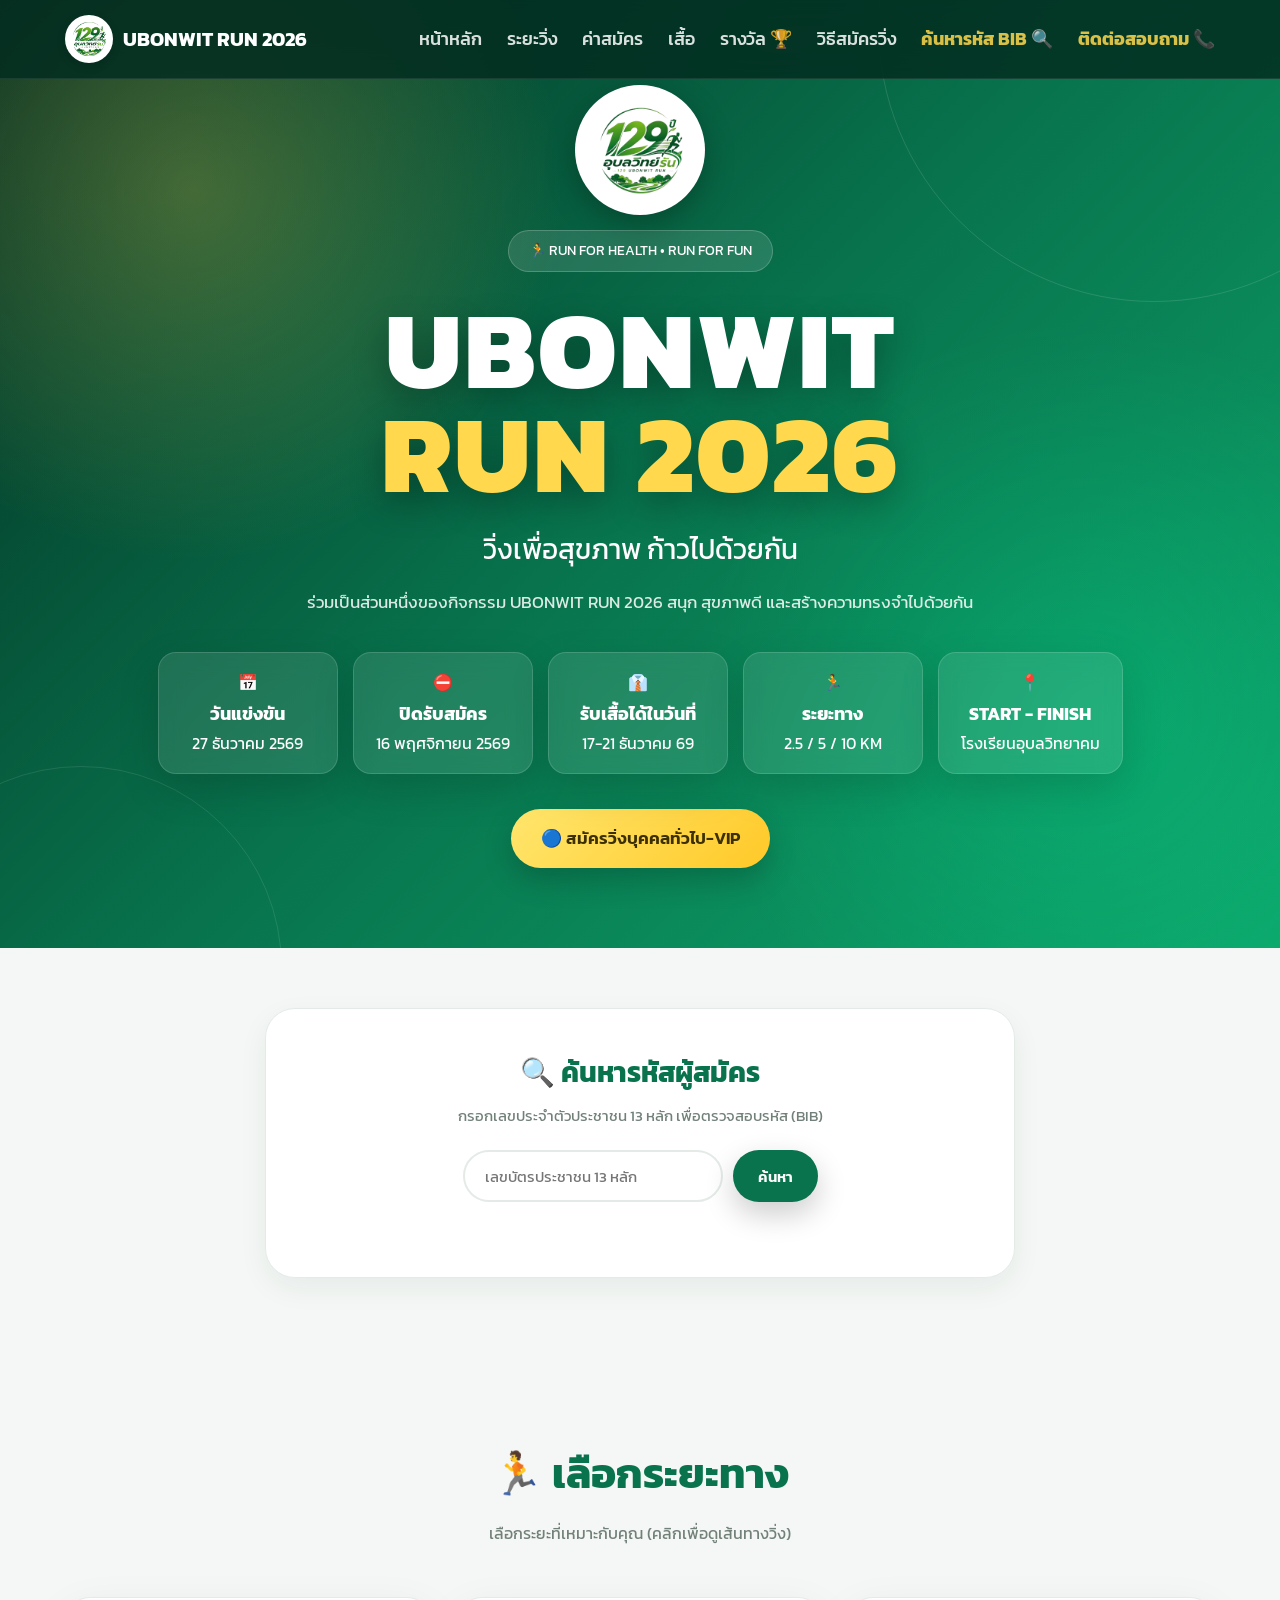
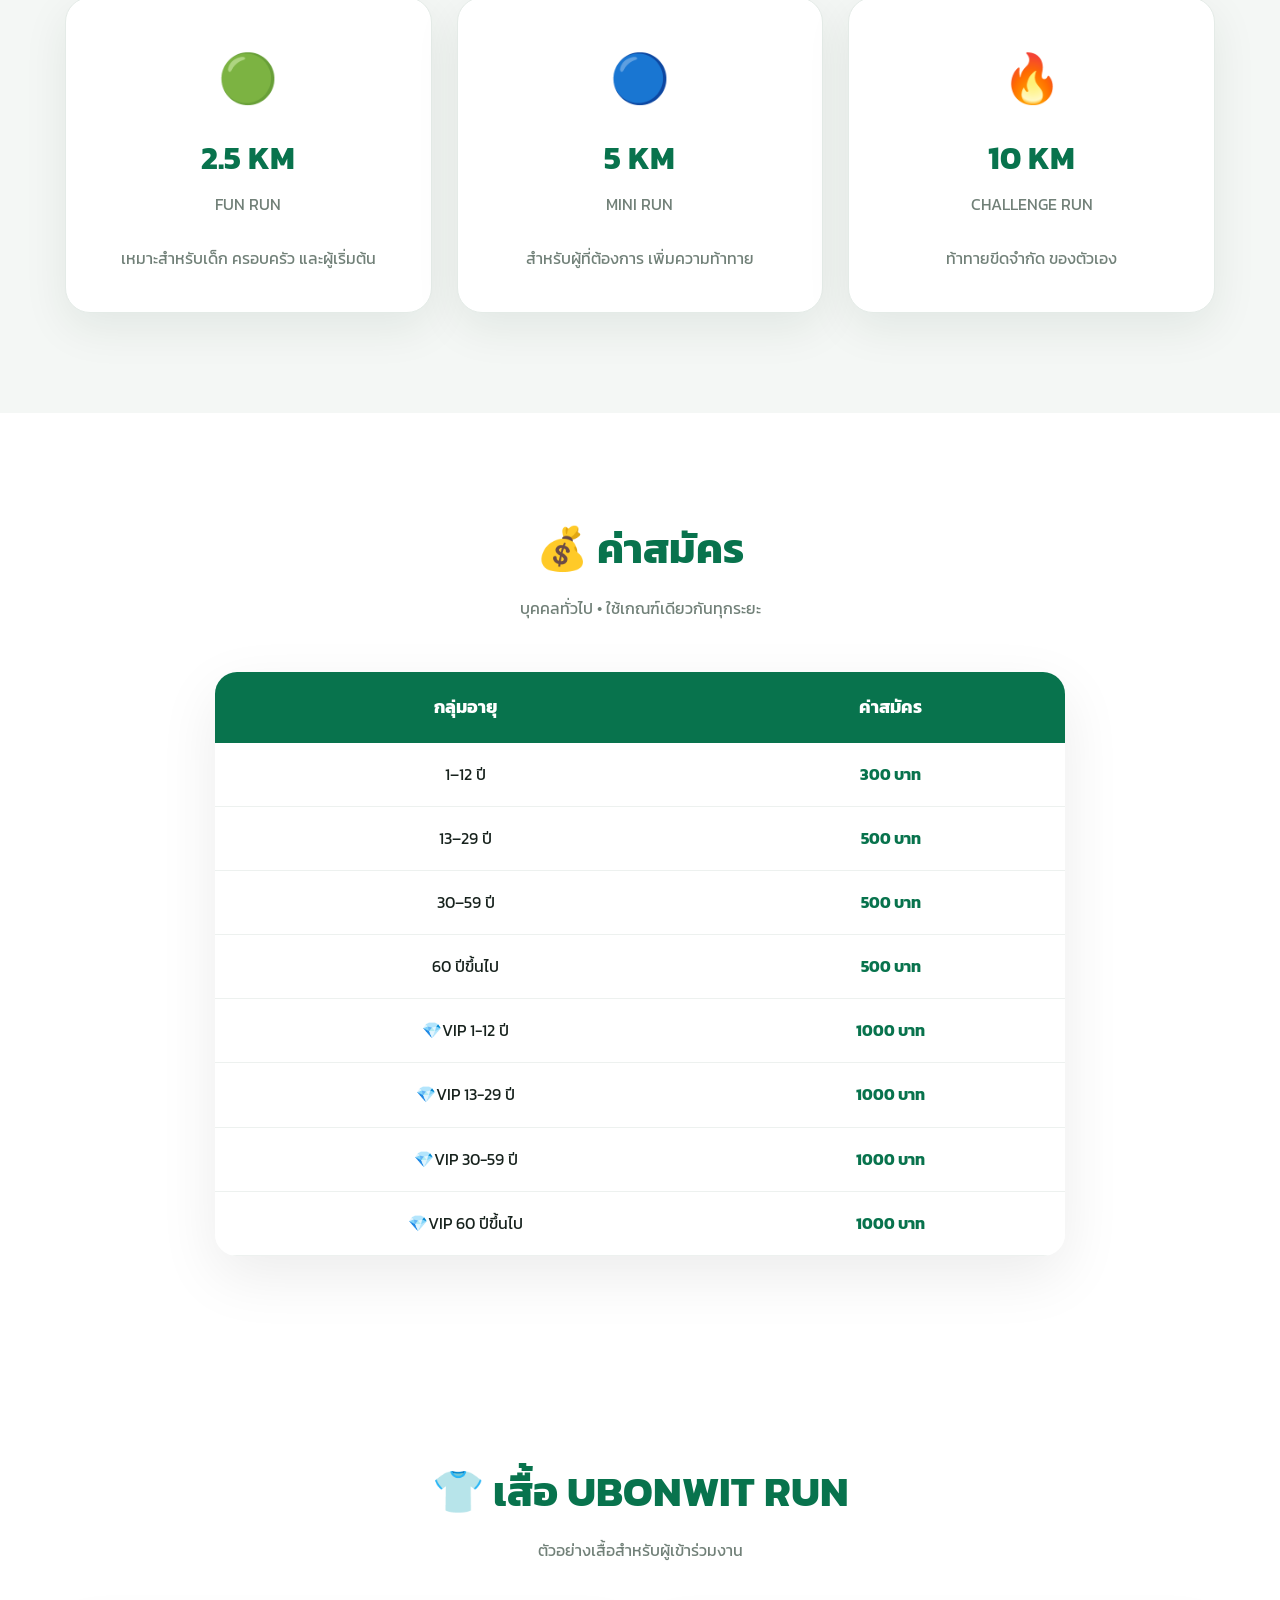
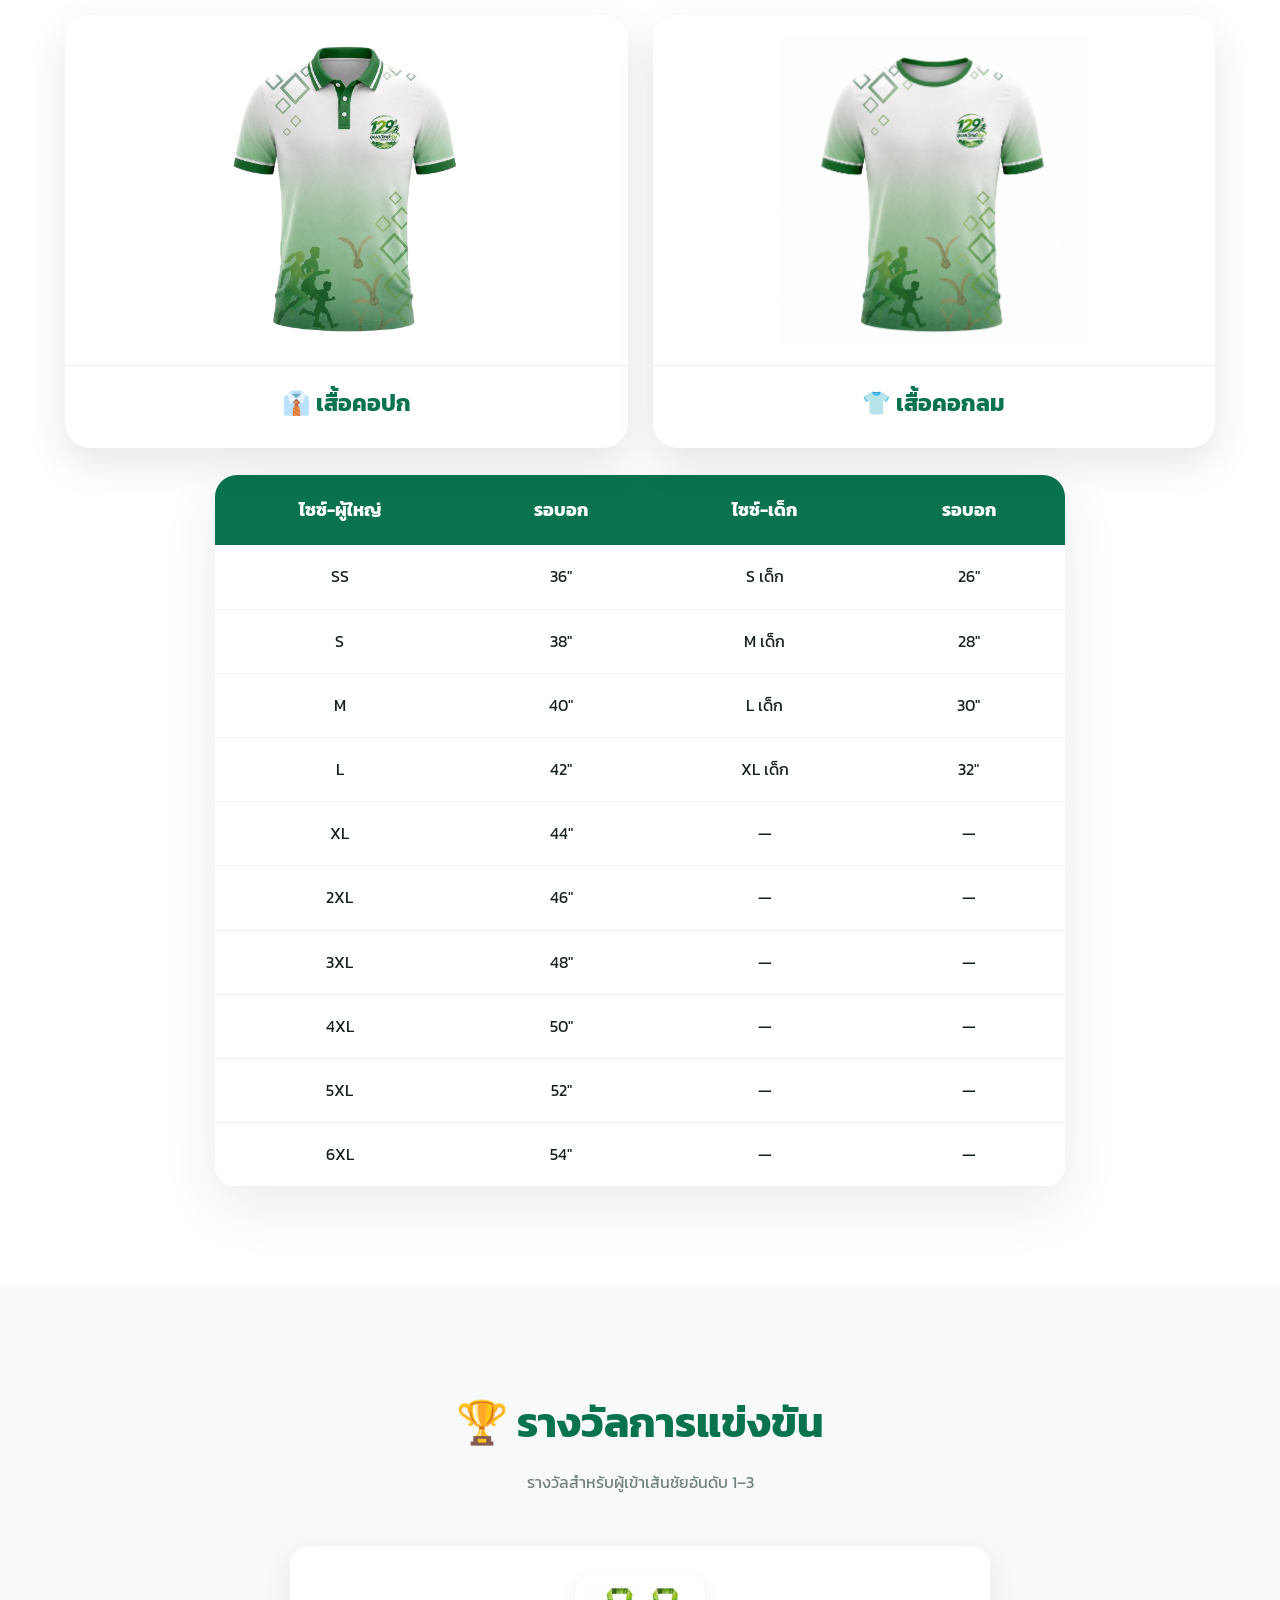
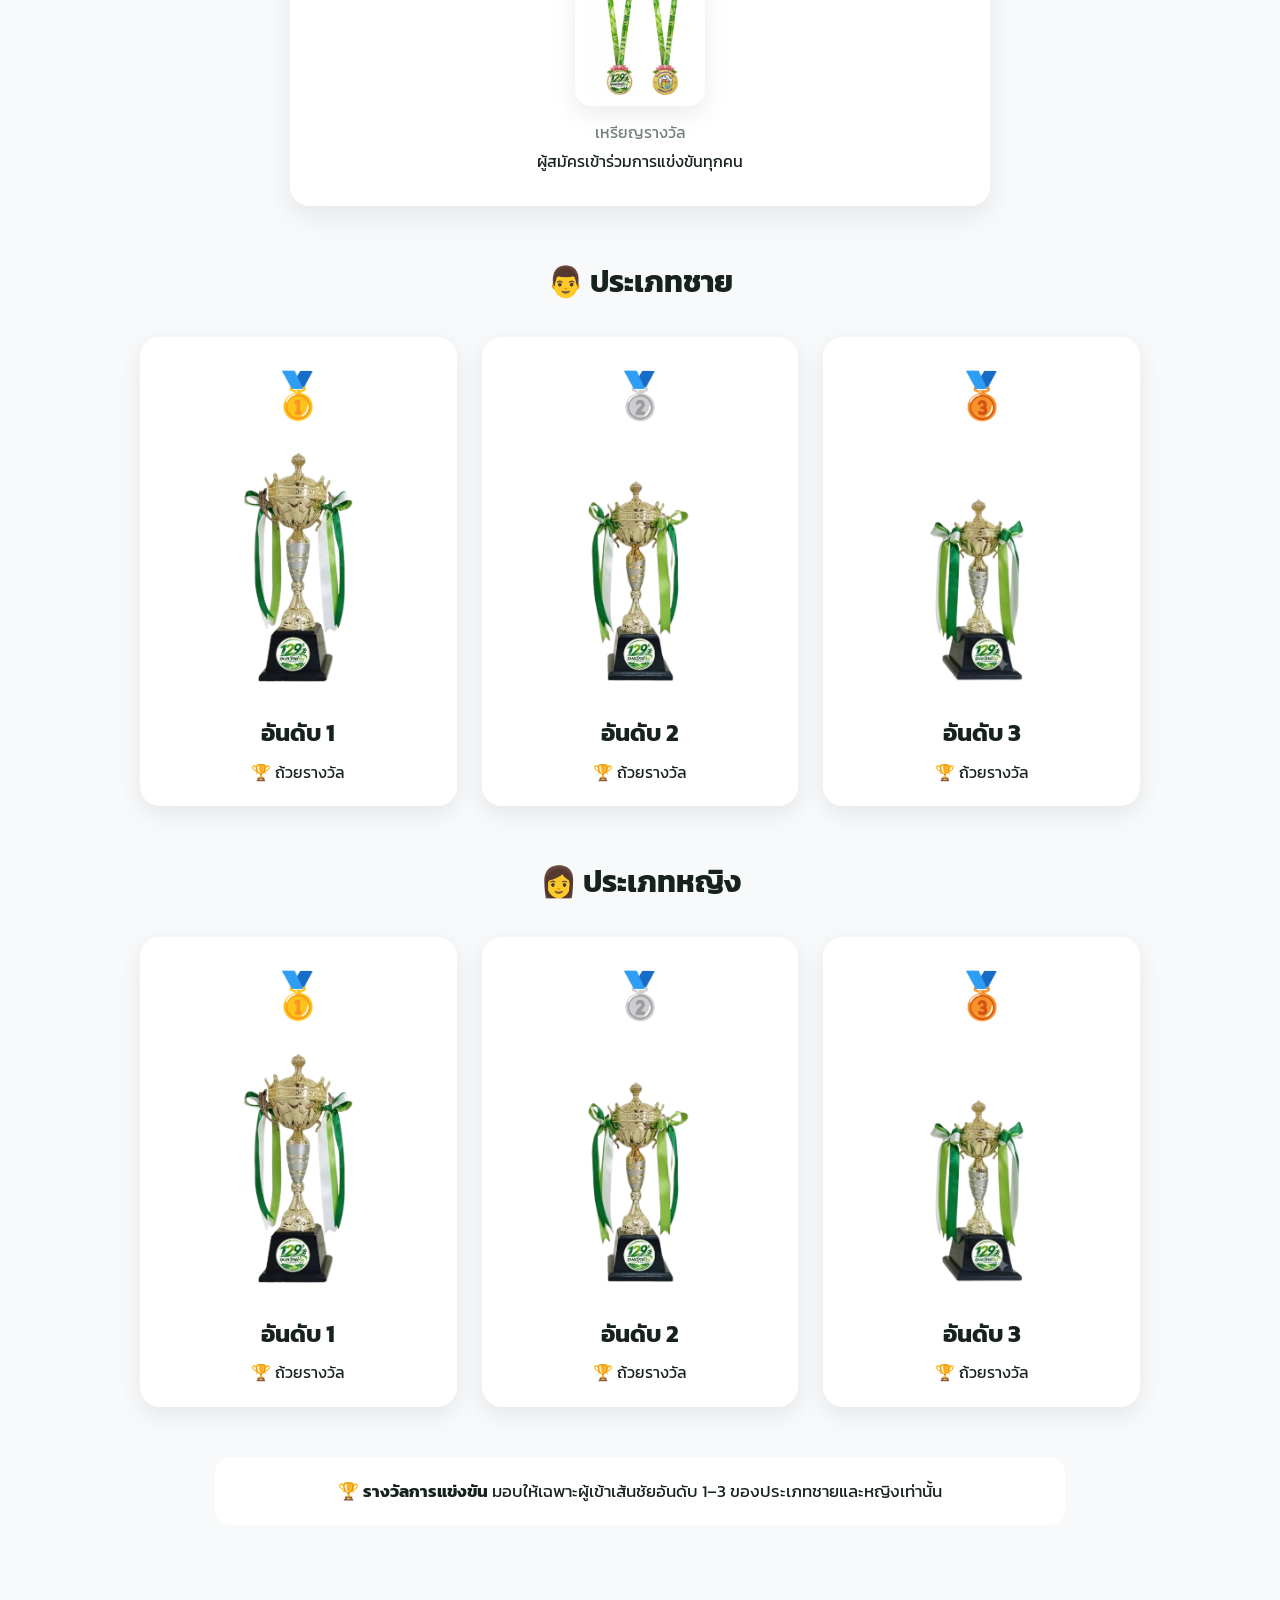
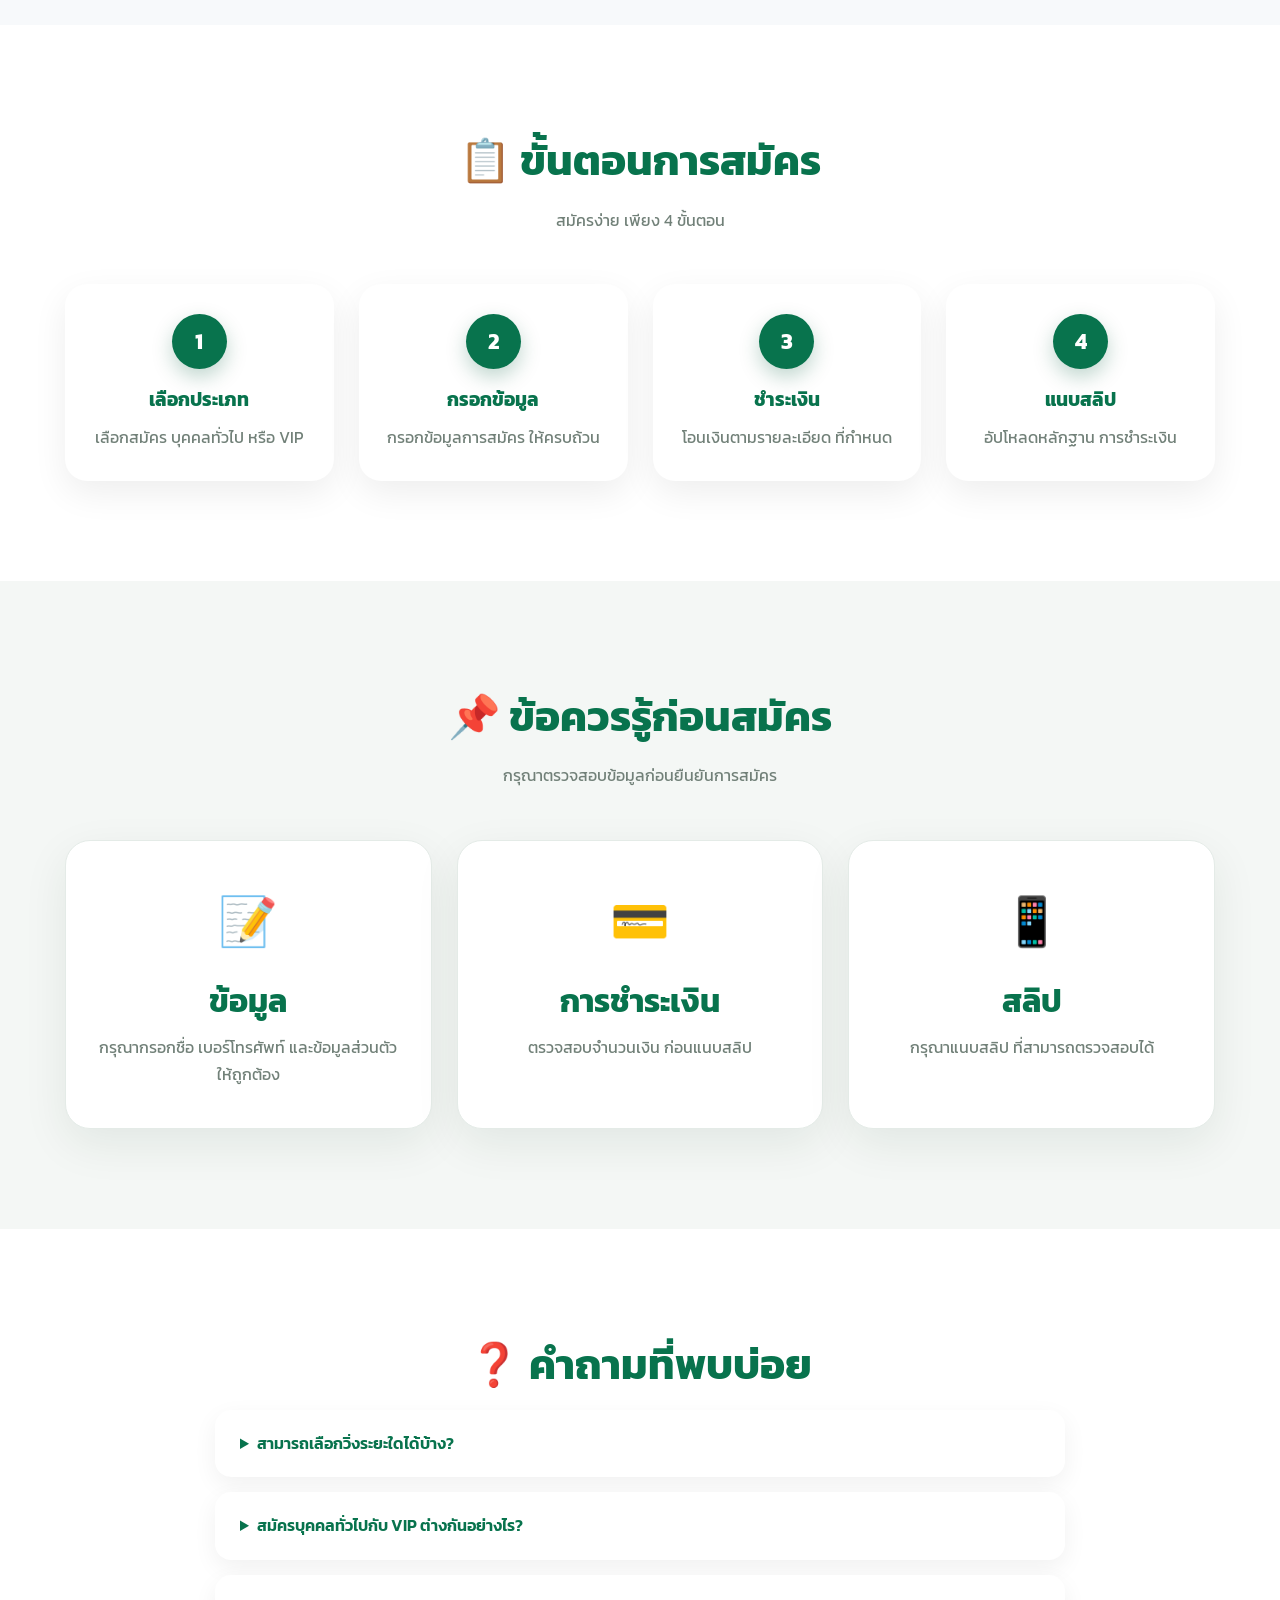
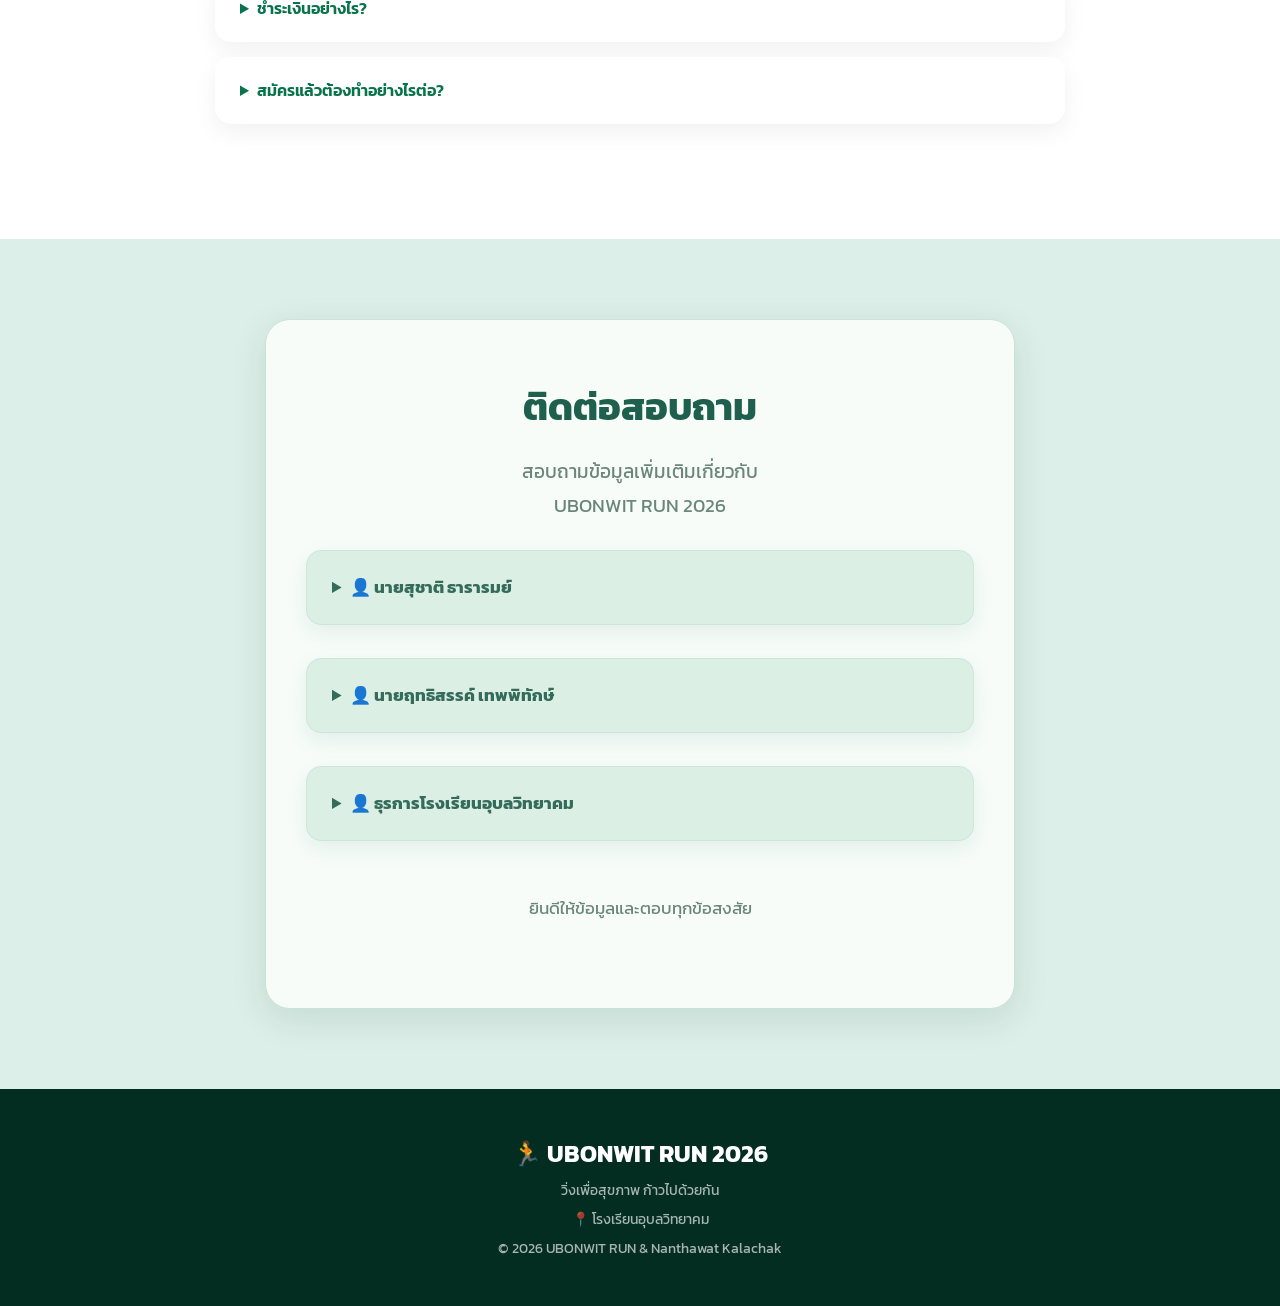
==== commit 85fb0aa9: "Update index.html" ====
--- a/index.html
+++ b/index.html
@@ -85,23 +85,23 @@
             </a>
 
             <a href="#awards">
-                🏆 รางวัล
+                รางวัล 🏆 
             </a>
 
             <a href="#register">
-                สมัคร
+                วิธีสมัครวิ่ง
             </a>
 
             <a href="#check-status"
                style="color: var(--gold); font-weight: bold;">
 
-                🔍 ค้นหารหัส
+                ค้นหารหัส BIB 🔍 
 
             </a>
 
             <a href="#contact" style="color: var(--gold); font-weight: bold;">
 
-                 📞 ติดต่อสอบถาม
+                ติดต่อสอบถาม 📞 
 
             </a>
 
@@ -175,11 +175,13 @@
 
                 </div>
 
+                
+
                 <div class="info-card">
 
-                    📍
-                    <strong>START - FINISH</strong>
-                    โรงเรียนอุบลวิทยาคม
+                    👔
+                    <strong>รับเสื้อได้ในวันที่</strong>
+                    17-21 ธันวาคม 69
 
                 </div>
 
@@ -192,6 +194,14 @@
 
                 </div>
 
+                  <div class="info-card info-card-center">
+
+                    📍
+                    <strong>START - FINISH</strong>
+                      โรงเรียนอุบลวิทยาคม
+
+                </div>
+
 
             </div>
 
@@ -213,286 +223,6 @@
     </div>
 
 </section>
-
-
-<!-- ==================================================
-     04. DISTANCE
-================================================== -->
-
-<section class="section section-light"
-         id="distance">
-
-    <div class="container">
-
-
-        <h2 class="section-title">
-
-            🏃 เลือกระยะทาง
-
-        </h2>
-
-
-        <p class="section-subtitle">
-
-            เลือกระยะที่เหมาะกับคุณ
-            (คลิกเพื่อดูเส้นทางวิ่ง)
-
-        </p>
-
-
-        <div class="cards">
-
-
-            <!-- 2.5 KM -->
-
-            <div class="card"
-                 onclick="showMap('images/map-2.5km.jpg')"
-                 style="cursor:pointer;">
-
-                <div class="card-icon">
-                    🟢
-                </div>
-
-                <h3>
-                    2.5 KM
-                </h3>
-
-                <p>
-                    FUN RUN<br><br>
-                    เหมาะสำหรับเด็ก ครอบครัว
-                    และผู้เริ่มต้น
-                </p>
-
-            </div>
-
-
-            <!-- 5 KM -->
-
-            <div class="card"
-                 onclick="showMap('images/map-5km.jpg')"
-                 style="cursor:pointer;">
-
-                <div class="card-icon">
-                    🔵
-                </div>
-
-                <h3>
-                    5 KM
-                </h3>
-
-                <p>
-                    MINI RUN<br><br>
-                    สำหรับผู้ที่ต้องการ
-                    เพิ่มความท้าทาย
-                </p>
-
-            </div>
-
-
-            <!-- 10 KM -->
-
-            <div class="card"
-                 onclick="showMap('images/map-10km.jpg')"
-                 style="cursor:pointer;">
-
-                <div class="card-icon">
-                    🔥
-                </div>
-
-                <h3>
-                    10 KM
-                </h3>
-
-                <p>
-                    CHALLENGE RUN<br><br>
-                    ท้าทายขีดจำกัด
-                    ของตัวเอง
-                </p>
-
-            </div>
-
-
-        </div>
-
-    </div>
-
-
-
-    <!-- ROUTE MODAL -->
-
-    <div id="routeModal"
-         class="modal"
-         onclick="closeMap()">
-
-        <span class="close-btn">
-            &times;
-        </span>
-
-        <img class="modal-content"
-             id="routeImage">
-
-    </div>
-
-</section>
-
-
-
-<!-- ==================================================
-     05. PRICE
-================================================== -->
-
-<section class="section section-white"
-         id="price">
-
-    <div class="container">
-
-
-        <h2 class="section-title">
-
-            💰 ค่าสมัคร
-
-        </h2>
-
-
-        <p class="section-subtitle">
-
-            บุคคลทั่วไป • ใช้เกณฑ์เดียวกันทุกระยะ
-
-        </p>
-
-
-        <div class="price-table">
-
-            <table>
-
-                <thead>
-
-                    <tr>
-
-                        <th>
-                            กลุ่มอายุ
-                        </th>
-
-                        <th>
-                            ค่าสมัคร
-                        </th>
-
-                    </tr>
-
-                </thead>
-
-
-                <tbody>
-
-                    <tr>
-
-                        <td>
-                            1–12 ปี
-                        </td>
-
-                        <td class="price">
-                            300 บาท
-                        </td>
-
-                    </tr>
-
-
-                    <tr>
-
-                        <td>
-                            13–29 ปี
-                        </td>
-
-                        <td class="price">
-                            500 บาท
-                        </td>
-
-                    </tr>
-
-
-                    <tr>
-
-                        <td>
-                            30–59 ปี
-                        </td>
-
-                        <td class="price">
-                            500 บาท
-                        </td>
-
-                    </tr>
-
-
-                    <tr>
-
-                        <td>
-                            60 ปีขึ้นไป
-                        </td>
-
-                        <td class="price">
-                            500 บาท
-                        </td>
-
-                    </tr>
-
-                    <tr>
-
-                        <td>
-                            💎VIP 1-12 ปี  
-                        </td>
-
-                        <td class="price">
-                            1000 บาท
-                        </td>
-
-                    </tr>
-
-                    <tr>
-
-                        <td>
-                            💎VIP 13-29 ปี  
-                        </td>
-
-                        <td class="price">
-                            1000 บาท
-                        </td>
-
-                    </tr>
-
-                    <tr>
-
-                        <td>
-                            💎VIP 30-59 ปี  
-                        </td>
-
-                        <td class="price">
-                            1000 บาท
-                        </td>
-
-                    </tr>
-
-                    <tr>
-
-                        <td>
-                            💎VIP 60 ปีขึ้นไป  
-                        </td>
-
-                        <td class="price">
-                            1000 บาท
-                        </td>
-
-                    </tr>
-
-                </tbody>
-
-            </table>
-
-        </div>
-
-    </div>
-
-</section>
-
 
 
 <!-- ==================================================
@@ -606,6 +336,289 @@
 </section>
 
 
+<!-- ==================================================
+     04. DISTANCE
+================================================== -->
+
+<section class="section section-light"
+         id="distance">
+
+    <div class="container">
+
+
+        <h2 class="section-title">
+
+            🏃 เลือกระยะทาง
+
+        </h2>
+
+
+        <p class="section-subtitle">
+
+            เลือกระยะที่เหมาะกับคุณ
+            (คลิกเพื่อดูเส้นทางวิ่ง)
+
+        </p>
+
+
+        <div class="cards">
+
+
+            <!-- 2.5 KM -->
+
+            <div class="card"
+                 onclick="showMap('images/map-2.5km.jpg')"
+                 style="cursor:pointer;">
+
+                <div class="card-icon">
+                    🟢
+                </div>
+
+                <h3>
+                    2.5 KM
+                </h3>
+
+                <p>
+                    FUN RUN<br><br>
+                    เหมาะสำหรับเด็ก ครอบครัว
+                    และผู้เริ่มต้น
+                </p>
+
+            </div>
+
+
+            <!-- 5 KM -->
+
+            <div class="card"
+                 onclick="showMap('images/map-5km.jpg')"
+                 style="cursor:pointer;">
+
+                <div class="card-icon">
+                    🔵
+                </div>
+
+                <h3>
+                    5 KM
+                </h3>
+
+                <p>
+                    MINI RUN<br><br>
+                    สำหรับผู้ที่ต้องการ
+                    เพิ่มความท้าทาย
+                </p>
+
+            </div>
+
+
+            <!-- 10 KM -->
+
+            <div class="card"
+                 onclick="showMap('images/map-10km.jpg')"
+                 style="cursor:pointer;">
+
+                <div class="card-icon">
+                    🔥
+                </div>
+
+                <h3>
+                    10 KM
+                </h3>
+
+                <p>
+                    CHALLENGE RUN<br><br>
+                    ท้าทายขีดจำกัด
+                    ของตัวเอง
+                </p>
+
+            </div>
+
+
+        </div>
+
+    </div>
+
+
+
+    <!-- ROUTE MODAL -->
+
+    <div id="routeModal"
+         class="modal"
+         onclick="closeMap()">
+
+        <span class="close-btn">
+            &times;
+        </span>
+
+        <img class="modal-content"
+             id="routeImage">
+
+    </div>
+
+</section>
+
+
+
+<!-- ==================================================
+     05. PRICE
+================================================== -->
+
+<section class="section section-white"
+         id="price">
+
+    <div class="container">
+
+
+        <h2 class="section-title">
+
+            💰 ค่าสมัคร
+
+        </h2>
+
+
+        <p class="section-subtitle">
+
+            บุคคลทั่วไป • ใช้เกณฑ์เดียวกันทุกระยะ
+
+        </p>
+
+
+        <div class="price-table">
+
+            <table>
+
+                <thead>
+
+                    <tr>
+
+                        <th>
+                            กลุ่มอายุ
+                        </th>
+
+                        <th>
+                            ค่าสมัคร
+                        </th>
+
+                    </tr>
+
+                </thead>
+
+
+                <tbody>
+
+                    <tr>
+
+                        <td>
+                            1–12 ปี
+                        </td>
+
+                        <td class="price">
+                            300 บาท
+                        </td>
+
+                    </tr>
+
+
+                    <tr>
+
+                        <td>
+                            13–29 ปี
+                        </td>
+
+                        <td class="price">
+                            500 บาท
+                        </td>
+
+                    </tr>
+
+
+                    <tr>
+
+                        <td>
+                            30–59 ปี
+                        </td>
+
+                        <td class="price">
+                            500 บาท
+                        </td>
+
+                    </tr>
+
+
+                    <tr>
+
+                        <td>
+                            60 ปีขึ้นไป
+                        </td>
+
+                        <td class="price">
+                            500 บาท
+                        </td>
+
+                    </tr>
+
+                    <tr>
+
+                        <td>
+                            💎VIP 1-12 ปี  
+                        </td>
+
+                        <td class="price">
+                            1000 บาท
+                        </td>
+
+                    </tr>
+
+                    <tr>
+
+                        <td>
+                            💎VIP 13-29 ปี  
+                        </td>
+
+                        <td class="price">
+                            1000 บาท
+                        </td>
+
+                    </tr>
+
+                    <tr>
+
+                        <td>
+                            💎VIP 30-59 ปี  
+                        </td>
+
+                        <td class="price">
+                            1000 บาท
+                        </td>
+
+                    </tr>
+
+                    <tr>
+
+                        <td>
+                            💎VIP 60 ปีขึ้นไป  
+                        </td>
+
+                        <td class="price">
+                            1000 บาท
+                        </td>
+
+                    </tr>
+
+                </tbody>
+
+            </table>
+
+        </div>
+
+    </div>
+
+</section>
+
+
+
+
+
+
 
 <!-- ==================================================
      07. SHIRT
@@ -2025,8 +2038,7 @@
         "";
 
 
-    var webAppUrl =
-        "https://script.google.com/macros/s/AKfycbxsjJpnPtU4ECGJs8KYk3ItHsDTHf62TtzLuLUW5T24SmSjA29frsXeGy2fSynvy0yv/exec";
+    var webAppUrl = "https://script.google.com/macros/s/AKfycbxsjJpnPtU4ECGJs8KYk3ItHsDTHf62TtzLuLUW5T24SmSjA29frsXeGy2fSynvy0yv/exec";
 
 
     fetch(
--- a/css/style.css
+++ b/css/style.css
@@ -1,8 +1,15 @@
+/* =========================================================
+   GOOGLE FONT
+   ใช้ฟอนต์ Kanit สำหรับข้อความภาษาไทย
+========================================================= */
+
 @import url('https://fonts.googleapis.com/css2?family=Kanit:wght@300;400;500;600;700;800&display=swap');
 
 
 /* =========================================================
    ROOT
+   กำหนดตัวแปรสีหลักของเว็บไซต์
+   สามารถเปลี่ยนสีทั้งเว็บไซต์ได้จากส่วนนี้
 ========================================================= */
 
 :root {
@@ -21,13 +28,13 @@
 
 /* =========================================================
    RESET
+   รีเซ็ตค่าเริ่มต้นของ Browser
 ========================================================= */
 
 * {
     margin: 0;
     padding: 0;
     box-sizing: border-box;
-    scroll-behavior: smooth;
 }
 
 html {
@@ -59,6 +66,7 @@
 
 /* =========================================================
    CONTAINER
+   กำหนดความกว้างของเนื้อหาหลัก
 ========================================================= */
 
 .container {
@@ -69,16 +77,17 @@
 
 /* =========================================================
    NAVBAR
-========================================================= */
-
-.navbar { 
-    position: fixed; 
-    top: 0; 
-    left: 0; 
-
-    width: 100%; 
-
-    z-index: 1001; 
+   เมนูด้านบนของเว็บไซต์
+   ติดอยู่ด้านบนเมื่อเลื่อนหน้าเว็บ
+========================================================= */
+
+.navbar {
+    position: fixed;
+    top: 0;
+    left: 0;
+
+    width: 100%;
+    z-index: 1001;
 
     padding: 15px 0;
 
@@ -87,7 +96,7 @@
     backdrop-filter: blur(18px);
     -webkit-backdrop-filter: blur(18px);
 
-    border-bottom: 1px solid rgba(255,255,255,0.08);
+    border-bottom: 1px solid rgba(255, 255, 255, 0.08);
 }
 
 .navbar-inner {
@@ -99,7 +108,10 @@
 }
 
 
-/* LOGO */
+/* =========================================================
+   LOGO
+   โลโก้และชื่อเว็บไซต์ใน Navbar
+========================================================= */
 
 .logo {
     display: flex;
@@ -116,14 +128,27 @@
 }
 
 .logo-img {
-    width: auto;
-    height: 40px;
+    width: 48px;
+    height: 48px;
+
+    padding: 5px;
+
+    background: #ffffff;
+
+    border-radius: 50%;
 
     object-fit: contain;
-}
-
-
-/* MENU */
+
+    box-sizing: border-box;
+
+    box-shadow: 0 3px 10px rgba(0, 0, 0, 0.12);
+}
+
+
+/* =========================================================
+   NAV MENU
+   เมนูนำทางด้านบน
+========================================================= */
 
 .nav-menu {
     display: flex;
@@ -138,9 +163,9 @@
     font-size: 18px;
     font-weight: 500;
 
-    opacity: .85;
-
-    transition: .3s;
+    opacity: 0.85;
+
+    transition: 0.3s;
 }
 
 .nav-menu a:hover {
@@ -149,7 +174,10 @@
 }
 
 
-/* HAMBURGER */
+/* =========================================================
+   HAMBURGER MENU
+   ปุ่มเมนูสำหรับมือถือ
+========================================================= */
 
 .menu-toggle {
     display: none;
@@ -167,6 +195,7 @@
 
 /* =========================================================
    HERO
+   ส่วนหัวใหญ่ของเว็บไซต์
 ========================================================= */
 
 .hero {
@@ -184,13 +213,13 @@
     background:
         radial-gradient(
             circle at 15% 20%,
-            rgba(255,216,77,.25),
+            rgba(255, 216, 77, 0.25),
             transparent 28%
         ),
 
         radial-gradient(
             circle at 85% 75%,
-            rgba(0,255,170,.18),
+            rgba(0, 255, 170, 0.18),
             transparent 30%
         ),
 
@@ -203,7 +232,10 @@
 }
 
 
-/* HERO DECORATION */
+/* =========================================================
+   HERO DECORATION
+   วงกลมตกแต่งพื้นหลัง Hero
+========================================================= */
 
 .hero::before {
     content: "";
@@ -215,7 +247,7 @@
 
     border-radius: 50%;
 
-    border: 1px solid rgba(255,255,255,.12);
+    border: 1px solid rgba(255, 255, 255, 0.12);
 
     top: -250px;
     right: -150px;
@@ -233,7 +265,7 @@
 
     border-radius: 50%;
 
-    border: 1px solid rgba(255,255,255,.1);
+    border: 1px solid rgba(255, 255, 255, 0.1);
 
     bottom: -220px;
     left: -120px;
@@ -242,7 +274,10 @@
 }
 
 
-/* HERO CONTENT */
+/* =========================================================
+   HERO CONTENT
+   ข้อความและเนื้อหาหลักของ Hero
+========================================================= */
 
 .hero-content {
     position: relative;
@@ -263,9 +298,9 @@
 
     border-radius: 50px;
 
-    background: rgba(255,255,255,.12);
-
-    border: 1px solid rgba(255,255,255,.2);
+    background: rgba(255, 255, 255, 0.12);
+
+    border: 1px solid rgba(255, 255, 255, 0.2);
 
     margin-bottom: 25px;
 
@@ -275,14 +310,14 @@
 .hero-title {
     font-size: clamp(55px, 9vw, 110px);
 
-    line-height: .95;
+    line-height: 0.95;
 
     font-weight: 800;
 
     letter-spacing: 2px;
 
     text-shadow:
-        0 12px 35px rgba(0,0,0,.3);
+        0 12px 35px rgba(0, 0, 0, 0.3);
 
     margin-bottom: 20px;
 }
@@ -302,7 +337,7 @@
 
     margin: auto;
 
-    opacity: .85;
+    opacity: 0.85;
 
     font-size: 17px;
 }
@@ -310,6 +345,7 @@
 
 /* =========================================================
    TOP LOGO
+   โลโก้กลมที่อยู่เหนือเนื้อหา Hero
 ========================================================= */
 
 .top-logo {
@@ -334,10 +370,10 @@
     justify-content: center;
 
     box-shadow:
-        0 10px 30px rgba(0,0,0,0.25);
+        0 10px 30px rgba(0, 0, 0, 0.25);
 
     border:
-        5px solid rgba(255,255,255,0.8);
+        5px solid rgba(255, 255, 255, 0.8);
 }
 
 .top-logo img {
@@ -350,6 +386,7 @@
 
 /* =========================================================
    HERO INFO
+   กล่องข้อมูลกิจกรรม เช่น วันที่ สถานที่ ระยะทาง
 ========================================================= */
 
 .hero-info {
@@ -371,16 +408,15 @@
 
     border-radius: 18px;
 
-    background: rgba(255,255,255,.1);
-
-    border:
-        1px solid rgba(255,255,255,.15);
+    background: rgba(255, 255, 255, 0.1);
+
+    border: 1px solid rgba(255, 255, 255, 0.15);
 
     backdrop-filter: blur(12px);
     -webkit-backdrop-filter: blur(12px);
 
     box-shadow:
-        0 15px 40px rgba(0,0,0,.15);
+        0 15px 40px rgba(0, 0, 0, 0.15);
 }
 
 .info-card strong {
@@ -394,6 +430,7 @@
 
 /* =========================================================
    BUTTON
+   ปุ่มต่าง ๆ ของเว็บไซต์
 ========================================================= */
 
 .buttons {
@@ -423,11 +460,11 @@
     font-weight: 600;
 
     transition:
-        transform .3s ease,
-        box-shadow .3s ease;
+        transform 0.3s ease,
+        box-shadow 0.3s ease;
 
     box-shadow:
-        0 12px 30px rgba(0,0,0,.2);
+        0 12px 30px rgba(0, 0, 0, 0.2);
 }
 
 .btn:hover {
@@ -456,6 +493,7 @@
 
 /* =========================================================
    SECTION
+   รูปแบบพื้นฐานของแต่ละ Section
 ========================================================= */
 
 .section {
@@ -491,6 +529,7 @@
 
 /* =========================================================
    CARDS
+   การ์ดแสดงข้อมูล
 ========================================================= */
 
 .cards {
@@ -516,25 +555,23 @@
 
     text-align: center;
 
-    border:
-        1px solid #e4ebe7;
+    border: 1px solid #e4ebe7;
 
     overflow: hidden;
 
     box-shadow:
-        0 15px 45px rgba(10,50,30,.08);
+        0 15px 45px rgba(10, 50, 30, 0.08);
 
     transition:
-        transform .4s ease,
-        box-shadow .4s ease;
+        transform 0.4s ease,
+        box-shadow 0.4s ease;
 }
 
 .card:hover {
-    transform:
-        translateY(-10px);
+    transform: translateY(-10px);
 
     box-shadow:
-        0 25px 65px rgba(10,50,30,.15);
+        0 25px 65px rgba(10, 50, 30, 0.15);
 }
 
 .card-icon {
@@ -560,6 +597,7 @@
 
 /* =========================================================
    PRICE TABLE
+   ตารางราคา / รายละเอียดการสมัคร
 ========================================================= */
 
 .price-table {
@@ -575,7 +613,7 @@
     border-radius: 22px;
 
     box-shadow:
-        0 20px 60px rgba(0,0,0,.08);
+        0 20px 60px rgba(0, 0, 0, 0.08);
 }
 
 table {
@@ -620,6 +658,7 @@
 
 /* =========================================================
    SHIRT IMAGE
+   แกลเลอรีรูปเสื้อ
 ========================================================= */
 
 .image-grid {
@@ -628,7 +667,7 @@
     grid-template-columns:
         repeat(
             auto-fit,
-            minmax(250px,1fr)
+            minmax(250px, 1fr)
         );
 
     gap: 25px;
@@ -644,19 +683,18 @@
     background: white;
 
     box-shadow:
-        0 15px 40px rgba(0,0,0,.10);
+        0 15px 40px rgba(0, 0, 0, 0.10);
 
     transition:
-        transform .4s ease,
-        box-shadow .4s ease;
+        transform 0.4s ease,
+        box-shadow 0.4s ease;
 }
 
 .image-card:hover {
-    transform:
-        translateY(-8px);
+    transform: translateY(-8px);
 
     box-shadow:
-        0 25px 60px rgba(0,0,0,.15);
+        0 25px 60px rgba(0, 0, 0, 0.15);
 }
 
 .image-card img {
@@ -671,12 +709,11 @@
     background: white;
 
     transition:
-        transform .5s ease;
+        transform 0.5s ease;
 }
 
 .image-card:hover img {
-    transform:
-        scale(1.05);
+    transform: scale(1.05);
 }
 
 .image-caption {
@@ -705,14 +742,15 @@
 
 
 /* =========================================================
-   VIP
+   VIP SECTION
+   ส่วนประชาสัมพันธ์ VIP
 ========================================================= */
 
 .vip-section {
     background:
         radial-gradient(
             circle at top right,
-            rgba(255,215,0,.25),
+            rgba(255, 215, 0, 0.25),
             transparent 35%
         ),
 
@@ -735,16 +773,16 @@
     border-radius: 30px;
 
     background:
-        rgba(255,255,255,.65);
+        rgba(255, 255, 255, 0.65);
 
     backdrop-filter: blur(15px);
     -webkit-backdrop-filter: blur(15px);
 
     border:
-        1px solid rgba(255,255,255,.7);
+        1px solid rgba(255, 255, 255, 0.7);
 
     box-shadow:
-        0 25px 70px rgba(130,100,0,.15);
+        0 25px 70px rgba(130, 100, 0, 0.15);
 }
 
 .vip-icon {
@@ -772,6 +810,7 @@
 
 /* =========================================================
    STEPS
+   ขั้นตอนการสมัคร
 ========================================================= */
 
 .steps {
@@ -780,7 +819,7 @@
     grid-template-columns:
         repeat(
             auto-fit,
-            minmax(210px,1fr)
+            minmax(210px, 1fr)
         );
 
     gap: 25px;
@@ -796,7 +835,7 @@
     text-align: center;
 
     box-shadow:
-        0 12px 35px rgba(0,0,0,.07);
+        0 12px 35px rgba(0, 0, 0, 0.07);
 }
 
 .step-number {
@@ -822,7 +861,7 @@
     font-weight: bold;
 
     box-shadow:
-        0 8px 20px rgba(0,90,60,.25);
+        0 8px 20px rgba(0, 90, 60, 0.25);
 }
 
 .step h3 {
@@ -838,6 +877,7 @@
 
 /* =========================================================
    FAQ
+   คำถามที่พบบ่อย
 ========================================================= */
 
 .faq {
@@ -856,7 +896,7 @@
     border-radius: 16px;
 
     box-shadow:
-        0 8px 25px rgba(0,0,0,.06);
+        0 8px 25px rgba(0, 0, 0, 0.06);
 }
 
 summary {
@@ -875,20 +915,18 @@
 
 
 /* =========================================================
-   FINAL CTA
+   FINAL / CONTACT SECTION
+   ส่วนติดต่อผู้จัดงาน
 ========================================================= */
 
 .final-section {
+    padding: 80px 20px;
+
     text-align: center;
 
-    background:
-        linear-gradient(
-            135deg,
-            #064d36,
-            #079261
-        );
-
-    color: white;
+    background: #dcefe8;
+
+    color: #23483d;
 }
 
 .final-section h2 {
@@ -898,14 +936,133 @@
 }
 
 .final-section p {
-    opacity: .85;
+    opacity: 0.85;
 
     margin-bottom: 30px;
 }
 
+.contact-box {
+    max-width: 750px;
+
+    margin: 0 auto;
+
+    padding: 55px 40px;
+
+    text-align: center;
+
+    background: #f7fcf9;
+
+    border: 1px solid #c9e3d7;
+
+    border-radius: 25px;
+
+    box-shadow:
+        0 10px 35px rgba(31, 78, 64, 0.12);
+
+    color: #23483d;
+}
+
+.contact-icon {
+    font-size: 60px;
+
+    margin-bottom: 15px;
+}
+
+.contact-box h2 {
+    font-size: 38px;
+
+    margin-bottom: 15px;
+
+    color: #1f5f4d;
+}
+
+.contact-subtitle {
+    font-size: 19px;
+
+    line-height: 1.8;
+
+    margin-bottom: 35px;
+
+    color: #527267;
+}
+
+
+/* =========================================================
+   CONTACT INFO
+   รายละเอียดช่องทางติดต่อ
+========================================================= */
+
+.contact-info {
+    display: flex;
+
+    flex-direction: column;
+
+    gap: 18px;
+
+    text-align: left;
+}
+
+.contact-item {
+    padding: 22px 25px;
+
+    border-radius: 15px;
+
+    background: #dcefe5;
+
+    border: 1px solid #cce6da;
+
+    display: flex;
+
+    justify-content: space-between;
+
+    align-items: center;
+
+    gap: 20px;
+
+    transition: 0.3s ease;
+
+    transform: translateY(-3px);
+
+    box-shadow:
+        0 8px 20px rgba(47, 128, 104, 0.10);
+}
+
+.contact-label {
+    font-size: 17px;
+
+    font-weight: bold;
+
+    color: #356b5b;
+}
+
+.contact-value {
+    font-size: 18px;
+
+    font-weight: 600;
+
+    color: #1f5f4d;
+}
+
+.contact-phone {
+    color: #14513e;
+
+    text-decoration: underline;
+
+    transition: 0.3s ease;
+}
+
+.contact-footer {
+    margin-top: 35px;
+
+    font-size: 17px;
+
+    color: #527267;
+}
+
 
 /* =========================================================
    FOOTER
+   ส่วนท้ายเว็บไซต์
 ========================================================= */
 
 .footer {
@@ -919,7 +1076,7 @@
 }
 
 .footer p {
-    opacity: .65;
+    opacity: 0.65;
 
     font-size: 14px;
 
@@ -929,6 +1086,7 @@
 
 /* =========================================================
    ROUTE MAP MODAL
+   Popup แสดงแผนที่เส้นทาง
 ========================================================= */
 
 .modal {
@@ -946,7 +1104,7 @@
     padding: 20px;
 
     background:
-        rgba(0,0,0,.85);
+        rgba(0, 0, 0, 0.85);
 
     justify-content: center;
     align-items: center;
@@ -964,10 +1122,10 @@
     border-radius: 12px;
 
     box-shadow:
-        0 5px 25px rgba(0,0,0,.5);
+        0 5px 25px rgba(0, 0, 0, 0.5);
 
     animation:
-        zoomIn .3s ease;
+        zoomIn 0.3s ease;
 }
 
 .close-btn {
@@ -993,13 +1151,636 @@
 
 
 /* =========================================================
+   REGISTRATION POPUP
+   Popup แสดงข้อมูลหลังสมัคร
+========================================================= */
+
+.registration-popup {
+    display: none;
+
+    position: fixed;
+
+    inset: 0;
+
+    width: 100%;
+    height: 100%;
+
+    background:
+        rgba(0, 0, 0, 0.65);
+
+    z-index: 9999;
+
+    align-items: center;
+    justify-content: center;
+
+    padding: 20px;
+}
+
+.registration-popup-box {
+    background: white;
+
+    width: 100%;
+
+    max-width: 550px;
+
+    border-radius: 25px;
+
+    padding: 40px 25px;
+
+    text-align: center;
+
+    box-shadow:
+        0 20px 60px rgba(0, 0, 0, 0.3);
+
+    animation:
+        popupShow 0.3s ease;
+}
+
+.popup-icon {
+    font-size: 55px;
+
+    margin-bottom: 10px;
+}
+
+.popup-title {
+    font-size: 28px;
+
+    font-weight: bold;
+
+    color: #333;
+
+    margin-bottom: 15px;
+}
+
+.popup-subtitle {
+    font-size: 18px;
+
+    color: #666;
+
+    margin-bottom: 8px;
+}
+
+.popup-reg-id {
+    font-size: 52px;
+
+    font-weight: 900;
+
+    color: #16834b;
+
+    letter-spacing: 2px;
+
+    margin: 15px 0;
+
+    overflow-wrap: anywhere;
+}
+
+.popup-distance {
+    font-size: 20px;
+
+    color: #555;
+
+    margin-bottom: 25px;
+}
+
+.popup-close-btn {
+    width: 100%;
+
+    max-width: 300px;
+
+    padding: 15px 25px;
+
+    border: none;
+
+    border-radius: 12px;
+
+    background: #16834b;
+
+    color: white;
+
+    font-size: 18px;
+
+    font-weight: bold;
+
+    cursor: pointer;
+
+    transition: 0.2s;
+}
+
+.popup-close-btn:hover {
+    transform:
+        translateY(-2px);
+
+    opacity: 0.9;
+}
+
+
+/* =========================================================
+   SHIRT GALLERY
+   Popup สำหรับดูรูปเสื้อแบบเต็มหน้าจอ
+========================================================= */
+
+.shirt-gallery {
+    display: none;
+
+    position: fixed;
+
+    inset: 0;
+
+    width: 100%;
+    height: 100%;
+
+    background:
+        rgba(0, 0, 0, 0.88);
+
+    z-index: 99999;
+
+    align-items: center;
+    justify-content: center;
+
+    padding: 20px;
+
+    overflow: hidden;
+}
+
+.shirt-gallery-content {
+    position: relative;
+
+    width: 100%;
+
+    max-width: 800px;
+
+    display: flex;
+
+    flex-direction: column;
+
+    align-items: center;
+    justify-content: center;
+
+    text-align: center;
+}
+
+.shirt-gallery-content img {
+    display: block;
+
+    width: auto;
+
+    max-width: 90vw;
+
+    height: auto;
+
+    max-height: 75vh;
+
+    object-fit: contain;
+
+    margin: auto;
+
+    border-radius: 15px;
+
+    background: white;
+
+    box-shadow:
+        0 15px 50px rgba(0, 0, 0, 0.4);
+}
+
+.shirt-gallery-title {
+    width: 100%;
+
+    color: white;
+
+    font-size: 22px;
+
+    font-weight: bold;
+
+    margin-top: 15px;
+
+    text-align: center;
+}
+
+.shirt-close {
+    position: absolute;
+
+    top: 20px;
+    right: 30px;
+
+    width: 50px;
+    height: 50px;
+
+    border: none;
+
+    border-radius: 50%;
+
+    background: white;
+
+    color: #333;
+
+    font-size: 35px;
+
+    cursor: pointer;
+
+    z-index: 100001;
+}
+
+.shirt-prev,
+.shirt-next {
+    position: absolute;
+
+    top: 50%;
+
+    transform:
+        translateY(-50%);
+
+    width: 55px;
+    height: 55px;
+
+    border: none;
+
+    border-radius: 50%;
+
+    background: white;
+
+    color: #16834b;
+
+    font-size: 28px;
+
+    cursor: pointer;
+
+    z-index: 100001;
+
+    box-shadow:
+        0 5px 20px rgba(0, 0, 0, 0.3);
+}
+
+.shirt-prev {
+    left: 30px;
+}
+
+.shirt-next {
+    right: 30px;
+}
+
+
+/* =========================================================
+   SHIRT INFO
+   ข้อมูลเพิ่มเติมเกี่ยวกับเสื้อ
+========================================================= */
+
+.shirt-info {
+    display: flex;
+
+    flex-direction: column;
+
+    align-items: center;
+    justify-content: center;
+
+    gap: 12px;
+}
+
+.shirt-info img {
+    width: 130px;
+    height: 130px;
+
+    object-fit: contain;
+
+    border-radius: 16px;
+
+    background: #fff;
+
+    padding: 8px;
+
+    box-shadow:
+        0 8px 25px rgba(0, 0, 0, 0.08);
+
+    transition: 0.3s ease;
+}
+
+.shirt-info img:hover {
+    transform: scale(1.05);
+}
+
+.shirt-info p {
+    margin: 0;
+
+    color: var(--muted);
+}
+
+
+/* =========================================================
+   AWARDS
+   ส่วนแสดงรางวัล
+========================================================= */
+
+.awards-section {
+    background: #f7f9fb;
+}
+
+.all-runner-box {
+    max-width: 700px;
+
+    margin:
+        0 auto 50px;
+
+    padding: 30px;
+
+    text-align: center;
+
+    background: white;
+
+    border-radius: 20px;
+
+    box-shadow:
+        0 10px 30px rgba(0, 0, 0, 0.08);
+}
+
+.all-runner-icon {
+    font-size: 55px;
+
+    margin-bottom: 10px;
+}
+
+.all-runner-box h3 {
+    font-size: 26px;
+
+    margin-bottom: 10px;
+}
+
+.all-runner-box p {
+    margin: 0;
+
+    line-height: 1.8;
+}
+
+
+/* =========================================================
+   AWARD CATEGORY
+   หัวข้อแต่ละประเภทของรางวัล
+========================================================= */
+
+.award-category {
+    margin-top: 50px;
+}
+
+.award-category-title {
+    text-align: center;
+
+    font-size: 30px;
+
+    margin-bottom: 30px;
+}
+
+
+/* =========================================================
+   AWARD GRID
+   ตารางแสดงการ์ดรางวัล
+========================================================= */
+
+.award-grid {
+    display: grid;
+
+    grid-template-columns:
+        repeat(3, 1fr);
+
+    gap: 25px;
+
+    max-width: 1000px;
+
+    margin: 0 auto;
+}
+
+.award-card {
+    position: relative;
+
+    background: white;
+
+    border-radius: 20px;
+
+    padding: 20px;
+
+    text-align: center;
+
+    cursor: pointer;
+
+    transition:
+        transform 0.3s ease,
+        box-shadow 0.3s ease;
+
+    box-shadow:
+        0 8px 25px rgba(0, 0, 0, 0.08);
+}
+
+.award-card:hover {
+    transform:
+        translateY(-8px);
+
+    box-shadow:
+        0 15px 35px rgba(0, 0, 0, 0.15);
+}
+
+.award-card img {
+    width: 100%;
+
+    height: 260px;
+
+    object-fit: contain;
+
+    border-radius: 15px;
+
+    margin-bottom: 15px;
+}
+
+.award-rank {
+    font-size: 45px;
+
+    margin-bottom: 5px;
+}
+
+.award-card h4 {
+    font-size: 24px;
+
+    margin: 5px 0;
+}
+
+.award-card p {
+    margin: 0;
+
+    font-size: 16px;
+}
+
+
+/* =========================================================
+   AWARD NOTE
+   หมายเหตุใต้ส่วนรางวัล
+========================================================= */
+
+.award-note {
+    max-width: 850px;
+
+    margin:
+        50px auto 0;
+
+    padding: 20px;
+
+    text-align: center;
+
+    background: white;
+
+    border-radius: 15px;
+
+    font-size: 17px;
+}
+
+
+/* =========================================================
+   AWARD GALLERY
+   Popup สำหรับดูรูปถ้วย/รางวัล
+========================================================= */
+
+.award-gallery {
+    display: none;
+
+    position: fixed;
+
+    inset: 0;
+
+    width: 100%;
+    height: 100%;
+
+    background:
+        rgba(0, 0, 0, 0.90);
+
+    z-index: 99999;
+
+    align-items: center;
+    justify-content: center;
+
+    padding: 20px;
+
+    overflow: hidden;
+}
+
+.award-gallery-content {
+    width: 100%;
+
+    max-width: 800px;
+
+    display: flex;
+
+    flex-direction: column;
+
+    align-items: center;
+    justify-content: center;
+
+    text-align: center;
+}
+
+.award-gallery-content img {
+    display: block;
+
+    max-width: 90vw;
+    max-height: 75vh;
+
+    width: auto;
+    height: auto;
+
+    object-fit: contain;
+
+    background: white;
+
+    border-radius: 15px;
+
+    box-shadow:
+        0 15px 50px rgba(0, 0, 0, 0.5);
+}
+
+.award-gallery-title {
+    color: white;
+
+    font-size: 24px;
+
+    font-weight: bold;
+
+    margin-top: 18px;
+
+    text-align: center;
+}
+
+
+/* =========================================================
+   AWARD BUTTONS
+   ปุ่มปิด / ก่อนหน้า / ถัดไป ของ Gallery รางวัล
+========================================================= */
+
+.award-close {
+    position: absolute;
+
+    top: 20px;
+    right: 30px;
+
+    width: 50px;
+    height: 50px;
+
+    border: none;
+
+    border-radius: 50%;
+
+    background: white;
+
+    color: #333;
+
+    font-size: 35px;
+
+    cursor: pointer;
+
+    z-index: 100001;
+}
+
+.award-prev,
+.award-next {
+    position: absolute;
+
+    top: 50%;
+
+    transform:
+        translateY(-50%);
+
+    width: 55px;
+    height: 55px;
+
+    border: none;
+
+    border-radius: 50%;
+
+    background: white;
+
+    color: #16834b;
+
+    font-size: 28px;
+
+    cursor: pointer;
+
+    z-index: 100001;
+
+    box-shadow:
+        0 5px 20px rgba(0, 0, 0, 0.3);
+}
+
+.award-prev {
+    left: 30px;
+}
+
+.award-next {
+    right: 30px;
+}
+
+
+/* =========================================================
    ANIMATION
+   Animation สำหรับ Modal และ Popup
 ========================================================= */
 
 @keyframes zoomIn {
 
     from {
-        transform: scale(.8);
+        transform: scale(0.8);
         opacity: 0;
     }
 
@@ -1010,134 +1791,11 @@
 
 }
 
-
-/* =========================================================
-   REGISTRATION POPUP
-========================================================= */
-
-.registration-popup {
-    display: none;
-
-    position: fixed;
-
-    inset: 0;
-
-    width: 100%;
-    height: 100%;
-
-    background:
-        rgba(0,0,0,.65);
-
-    z-index: 9999;
-
-    align-items: center;
-    justify-content: center;
-
-    padding: 20px;
-}
-
-.registration-popup-box {
-    background: white;
-
-    width: 100%;
-
-    max-width: 550px;
-
-    border-radius: 25px;
-
-    padding: 40px 25px;
-
-    text-align: center;
-
-    box-shadow:
-        0 20px 60px rgba(0,0,0,.3);
-
-    animation:
-        popupShow .3s ease;
-}
-
-.popup-icon {
-    font-size: 55px;
-
-    margin-bottom: 10px;
-}
-
-.popup-title {
-    font-size: 28px;
-
-    font-weight: bold;
-
-    color: #333;
-
-    margin-bottom: 15px;
-}
-
-.popup-subtitle {
-    font-size: 18px;
-
-    color: #666;
-
-    margin-bottom: 8px;
-}
-
-.popup-reg-id {
-    font-size: 52px;
-
-    font-weight: 900;
-
-    color: #16834b;
-
-    letter-spacing: 2px;
-
-    margin: 15px 0;
-
-    overflow-wrap: anywhere;
-}
-
-.popup-distance {
-    font-size: 20px;
-
-    color: #555;
-
-    margin-bottom: 25px;
-}
-
-.popup-close-btn {
-    width: 100%;
-
-    max-width: 300px;
-
-    padding: 15px 25px;
-
-    border: none;
-
-    border-radius: 12px;
-
-    background: #16834b;
-
-    color: white;
-
-    font-size: 18px;
-
-    font-weight: bold;
-
-    cursor: pointer;
-
-    transition: .2s;
-}
-
-.popup-close-btn:hover {
-    transform:
-        translateY(-2px);
-
-    opacity: .9;
-}
-
 @keyframes popupShow {
 
     from {
         opacity: 0;
-        transform: scale(.8);
+        transform: scale(0.8);
     }
 
     to {
@@ -1149,440 +1807,12 @@
 
 
 /* =========================================================
-   SHIRT GALLERY
-========================================================= */
-
-.shirt-gallery {
-    display: none;
-
-    position: fixed;
-
-    inset: 0;
-
-    width: 100%;
-    height: 100%;
-
-    background:
-        rgba(0,0,0,.88);
-
-    z-index: 99999;
-
-    align-items: center;
-    justify-content: center;
-
-    padding: 20px;
-
-    overflow: hidden;
-}
-
-.shirt-gallery-content {
-    position: relative;
-
-    width: 100%;
-
-    max-width: 800px;
-
-    display: flex;
-
-    flex-direction: column;
-
-    align-items: center;
-    justify-content: center;
-
-    text-align: center;
-}
-
-.shirt-gallery-content img {
-    display: block;
-
-    width: auto;
-
-    max-width: 90vw;
-
-    height: auto;
-
-    max-height: 75vh;
-
-    object-fit: contain;
-
-    margin: auto;
-
-    border-radius: 15px;
-
-    background: white;
-
-    box-shadow:
-        0 15px 50px rgba(0,0,0,.4);
-}
-
-.shirt-gallery-title {
-    width: 100%;
-
-    color: white;
-
-    font-size: 22px;
-
-    font-weight: bold;
-
-    margin-top: 15px;
-
-    text-align: center;
-}
-
-.shirt-close {
-    position: absolute;
-
-    top: 20px;
-    right: 30px;
-
-    width: 50px;
-    height: 50px;
-
-    border: none;
-
-    border-radius: 50%;
-
-    background: white;
-
-    color: #333;
-
-    font-size: 35px;
-
-    cursor: pointer;
-
-    z-index: 100001;
-}
-
-.shirt-prev,
-.shirt-next {
-    position: absolute;
-
-    top: 50%;
-
-    transform:
-        translateY(-50%);
-
-    width: 55px;
-    height: 55px;
-
-    border: none;
-
-    border-radius: 50%;
-
-    background: white;
-
-    color: #16834b;
-
-    font-size: 28px;
-
-    cursor: pointer;
-
-    z-index: 100001;
-
-    box-shadow:
-        0 5px 20px rgba(0,0,0,.3);
-}
-
-.shirt-prev {
-    left: 30px;
-}
-
-.shirt-next {
-    right: 30px;
-}
-
-
-/* =========================================================
-   AWARDS
-========================================================= */
-
-.awards-section {
-    background: #f7f9fb;
-}
-
-.all-runner-box {
-    max-width: 700px;
-
-    margin:
-        0 auto 50px;
-
-    padding: 30px;
-
-    text-align: center;
-
-    background: white;
-
-    border-radius: 20px;
-
-    box-shadow:
-        0 10px 30px rgba(0,0,0,.08);
-}
-
-.all-runner-icon {
-    font-size: 55px;
-
-    margin-bottom: 10px;
-}
-
-.all-runner-box h3 {
-    font-size: 26px;
-
-    margin-bottom: 10px;
-}
-
-.all-runner-box p {
-    margin: 0;
-
-    line-height: 1.8;
-}
-
-
-/* AWARD CATEGORY */
-
-.award-category {
-    margin-top: 50px;
-}
-
-.award-category-title {
-    text-align: center;
-
-    font-size: 30px;
-
-    margin-bottom: 30px;
-}
-
-
-/* AWARD GRID */
-
-.award-grid {
-    display: grid;
-
-    grid-template-columns:
-        repeat(3, 1fr);
-
-    gap: 25px;
-
-    max-width: 1000px;
-
-    margin: 0 auto;
-}
-
-.award-card {
-    position: relative;
-
-    background: white;
-
-    border-radius: 20px;
-
-    padding: 20px;
-
-    text-align: center;
-
-    cursor: pointer;
-
-    transition:
-        transform .3s ease,
-        box-shadow .3s ease;
-
-    box-shadow:
-        0 8px 25px rgba(0,0,0,.08);
-}
-
-.award-card:hover {
-    transform:
-        translateY(-8px);
-
-    box-shadow:
-        0 15px 35px rgba(0,0,0,.15);
-}
-
-.award-card img {
-    width: 100%;
-
-    height: 260px;
-
-    object-fit: contain;
-
-    border-radius: 15px;
-
-    margin-bottom: 15px;
-}
-
-.award-rank {
-    font-size: 45px;
-
-    margin-bottom: 5px;
-}
-
-.award-card h4 {
-    font-size: 24px;
-
-    margin: 5px 0;
-}
-
-.award-card p {
-    margin: 0;
-
-    font-size: 16px;
-}
-
-
-/* AWARD NOTE */
-
-.award-note {
-    max-width: 850px;
-
-    margin:
-        50px auto 0;
-
-    padding: 20px;
-
-    text-align: center;
-
-    background: white;
-
-    border-radius: 15px;
-
-    font-size: 17px;
-}
-
-
-/* =========================================================
-   AWARD GALLERY
-========================================================= */
-
-.award-gallery {
-    display: none;
-
-    position: fixed;
-
-    inset: 0;
-
-    width: 100%;
-    height: 100%;
-
-    background:
-        rgba(0,0,0,.90);
-
-    z-index: 99999;
-
-    align-items: center;
-    justify-content: center;
-
-    padding: 20px;
-
-    overflow: hidden;
-}
-
-.award-gallery-content {
-    width: 100%;
-
-    max-width: 800px;
-
-    display: flex;
-
-    flex-direction: column;
-
-    align-items: center;
-    justify-content: center;
-
-    text-align: center;
-}
-
-.award-gallery-content img {
-    display: block;
-
-    max-width: 90vw;
-    max-height: 75vh;
-
-    width: auto;
-    height: auto;
-
-    object-fit: contain;
-
-    background: white;
-
-    border-radius: 15px;
-
-    box-shadow:
-        0 15px 50px rgba(0,0,0,.5);
-}
-
-.award-gallery-title {
-    color: white;
-
-    font-size: 24px;
-
-    font-weight: bold;
-
-    margin-top: 18px;
-
-    text-align: center;
-}
-
-
-/* AWARD BUTTONS */
-
-.award-close {
-    position: absolute;
-
-    top: 20px;
-    right: 30px;
-
-    width: 50px;
-    height: 50px;
-
-    border: none;
-
-    border-radius: 50%;
-
-    background: white;
-
-    color: #333;
-
-    font-size: 35px;
-
-    cursor: pointer;
-
-    z-index: 100001;
-}
-
-.award-prev,
-.award-next {
-    position: absolute;
-
-    top: 50%;
-
-    transform:
-        translateY(-50%);
-
-    width: 55px;
-    height: 55px;
-
-    border: none;
-
-    border-radius: 50%;
-
-    background: white;
-
-    color: #16834b;
-
-    font-size: 28px;
-
-    cursor: pointer;
-
-    z-index: 100001;
-
-    box-shadow:
-        0 5px 20px rgba(0,0,0,.3);
-}
-
-.award-prev {
-    left: 30px;
-}
-
-.award-next {
-    right: 30px;
+   CONTACT SCROLL OFFSET
+   ป้องกัน Navbar บังหัวข้อ Contact
+========================================================= */
+
+#contact {
+    scroll-margin-top: 90px;
 }
 
 
@@ -1593,7 +1823,6 @@
 
 @media (max-width: 700px) {
 
-
     /* -----------------------------------------
        CONTAINER
     ----------------------------------------- */
@@ -1622,6 +1851,7 @@
     }
 
     .logo-img {
+        width: 34px;
         height: 34px;
     }
 
@@ -1648,7 +1878,7 @@
         padding: 8px 0 15px;
 
         background:
-            rgba(3,45,32,.98);
+            rgba(3, 45, 32, 0.98);
 
         backdrop-filter:
             blur(18px);
@@ -1657,10 +1887,10 @@
             blur(18px);
 
         border-bottom:
-            1px solid rgba(255,255,255,.1);
+            1px solid rgba(255, 255, 255, 0.1);
 
         box-shadow:
-            0 10px 25px rgba(0,0,0,.2);
+            0 10px 25px rgba(0, 0, 0, 0.2);
     }
 
     .nav-menu.active {
@@ -1681,7 +1911,7 @@
 
     .nav-menu a:hover {
         background:
-            rgba(255,255,255,.08);
+            rgba(255, 255, 255, 0.08);
     }
 
 
@@ -1956,7 +2186,7 @@
 
 
     /* -----------------------------------------
-       VIP / SEARCH BOX
+       VIP
     ----------------------------------------- */
 
     .vip-box {
@@ -2022,8 +2252,12 @@
 
 
     /* -----------------------------------------
-       FINAL CTA
-    ----------------------------------------- */
+       FINAL / CONTACT
+    ----------------------------------------- */
+
+    .final-section {
+        padding: 60px 15px;
+    }
 
     .final-section h2 {
         font-size: 34px;
@@ -2033,6 +2267,28 @@
         font-size: 14px;
 
         line-height: 1.8;
+    }
+
+    .contact-box {
+        padding: 40px 20px;
+    }
+
+    .contact-box h2 {
+        font-size: 30px;
+    }
+
+    .contact-item {
+        flex-direction: column;
+
+        align-items: flex-start;
+
+        gap: 8px;
+    }
+
+    .contact-value {
+        font-size: 16px;
+
+        word-break: break-word;
     }
 
 
@@ -2068,6 +2324,7 @@
 
     .close-btn {
         top: 8px;
+
         right: 15px;
 
         font-size: 38px;
@@ -2146,6 +2403,7 @@
 
     .shirt-close {
         top: 10px;
+
         right: 10px;
 
         width: 44px;
@@ -2280,6 +2538,7 @@
 
     .award-close {
         top: 10px;
+
         right: 10px;
 
         width: 44px;
@@ -2314,45 +2573,55 @@
 
 @media (max-width: 480px) {
 
+    /* -----------------------------------------
+       CONTAINER
+    ----------------------------------------- */
 
     .container {
         width: 92%;
     }
 
 
-    /* NAVBAR */
+    /* -----------------------------------------
+       NAVBAR
+    ----------------------------------------- */
 
     .logo {
-        font-size: 14px;
+        font-size: 18px;
     }
 
     .logo-img {
-        height: 30px;
-    }
-
-
-    /* TOP LOGO */
+        width: 50px;
+        height: 50px;
+    }
+
+
+    /* -----------------------------------------
+       TOP LOGO
+    ----------------------------------------- */
 
     .top-logo {
-        top: 67px;
-
-        width: 88px;
-        height: 88px;
+        top: 89px;
+
+        width: 99px;
+        height: 99px;
 
         border-width: 4px;
     }
 
     .top-logo img {
-        width: 62px;
-        height: 62px;
-    }
-
-
-    /* HERO */
+        width: 89px;
+        height: 89px;
+    }
+
+
+    /* -----------------------------------------
+       HERO
+    ----------------------------------------- */
 
     .hero-content {
         padding:
-            160px 0 50px;
+            205px 0 50px;
     }
 
     .hero-badge {
@@ -2376,7 +2645,9 @@
     }
 
 
-    /* SECTION */
+    /* -----------------------------------------
+       SECTION
+    ----------------------------------------- */
 
     .section {
         padding:
@@ -2392,7 +2663,9 @@
     }
 
 
-    /* BUTTON */
+    /* -----------------------------------------
+       BUTTON
+    ----------------------------------------- */
 
     .btn {
         max-width: 100%;
@@ -2403,28 +2676,36 @@
     }
 
 
-    /* INFO */
+    /* -----------------------------------------
+       INFO
+    ----------------------------------------- */
 
     .info-card {
         max-width: 100%;
     }
 
 
-    /* SHIRT */
+    /* -----------------------------------------
+       SHIRT
+    ----------------------------------------- */
 
     .image-card img {
         height: 250px;
     }
 
 
-    /* AWARDS */
+    /* -----------------------------------------
+       AWARDS
+    ----------------------------------------- */
 
     .award-card img {
         height: 210px;
     }
 
 
-    /* POPUPS */
+    /* -----------------------------------------
+       POPUPS / GALLERY
+    ----------------------------------------- */
 
     .shirt-gallery-content img,
     .award-gallery-content img {
@@ -2434,210 +2715,3 @@
     }
 
 }
-
-.shirt-info {
-    display: flex;
-    flex-direction: column;
-    align-items: center;
-    justify-content: center;
-    gap: 12px;
-}
-
-.shirt-info img {
-    width: 130px;
-    height: 130px;
-    object-fit: contain;
-    border-radius: 16px;
-    background: #fff;
-    padding: 8px;
-    box-shadow: 0 8px 25px rgba(0, 0, 0, .08);
-    transition: .3s ease;
-}
-
-.shirt-info img:hover {
-    transform: scale(1.05);
-}
-
-.shirt-info p {
-    margin: 0;
-    color: var(--muted);
-}
-
-/* ==================================================
-CONTACT SECTION
-================================================== */
-
-.final-section {
-padding: 80px 20px;
-background: #dcefe8;
-}
-
-.contact-box {
-max-width: 750px;
-margin: 0 auto;
-padding: 55px 40px;
-
-text-align: center;
-
-background: #f7fcf9;
-border: 1px solid #c9e3d7;
-border-radius: 25px;
-
-box-shadow: 0 10px 35px rgba(31, 78, 64, 0.12);
-
-color: #23483d;
-
-}
-
-.contact-icon {
-font-size: 60px;
-margin-bottom: 15px;
-}
-
-.contact-box h2 {
-font-size: 38px;
-margin-bottom: 15px;
-color: #1f5f4d;
-}
-
-.contact-subtitle {
-font-size: 19px;
-line-height: 1.8;
-margin-bottom: 35px;
-color: #527267;
-}
-
-.contact-info {
-display: flex;
-flex-direction: column;
-gap: 18px;
-
-text-align: left;
-
-}
-
-.contact-item {
-padding: 22px 25px;
-
-border-radius: 15px;
-
-background: #e8f5ee;
-border: 1px solid #cce6da;
-
-display: flex;
-justify-content: space-between;
-align-items: center;
-
-gap: 20px;
-
-transition: 0.3s ease;
-
-}
-
-.contact-item {
-background: #dcefe5;
-transform: translateY(-3px);
-
-box-shadow: 0 8px 20px rgba(47, 128, 104, 0.10);
-
-}
-
-.contact-label {
-font-size: 17px;
-font-weight: bold;
-color: #356b5b;
-}
-
-.contact-value {
-font-size: 18px;
-font-weight: 600;
-color: #1f5f4d;
-}
-
-.contact-phone {
-text-decoration: none;
-color: #23805f;
-transition: 0.3s ease;
-}
-
-.contact-phone {
-color: #14513e;
-text-decoration: underline;
-}
-
-.contact-footer {
-margin-top: 35px;
-font-size: 17px;
-color: #527267;
-}
-
-/* ==================================================
-MOBILE
-================================================== */
-
-@media (max-width: 600px) {
-
-.final-section {
-    padding: 60px 15px;
-}
-
-.contact-box {
-    padding: 40px 20px;
-}
-
-.contact-box h2 {
-    font-size: 30px;
-}
-
-.contact-item {
-    flex-direction: column;
-    align-items: flex-start;
-    gap: 8px;
-}
-
-.contact-value {
-    font-size: 16px;
-    word-break: break-word;
-}
-
-}
-
-/* เลื่อนหน้าเว็บแบบนุ่มนวล */
-html {
-scroll-behavior: smooth;
-}
-
-/* ป้องกันหัวเมนูบังหัวข้อ */
-#contact {
-scroll-margin-top: 90px;
-}
-
-/* พื้นหลังสีขาวให้โลโก้โรงเรียน */
-.logo-img {
-background: #ffffff;
-padding: 6px;
-
-border-radius: 50%;
-
-object-fit: contain;
-
-box-sizing: border-box;
-
-}
-
-.logo-img {
-width: 48px;
-height: 48px;
-
-padding: 5px;
-
-background: #ffffff;
-border-radius: 50%;
-
-object-fit: contain;
-
-box-sizing: border-box;
-
-box-shadow: 0 3px 10px rgba(0, 0, 0, 0.12);
-
-}
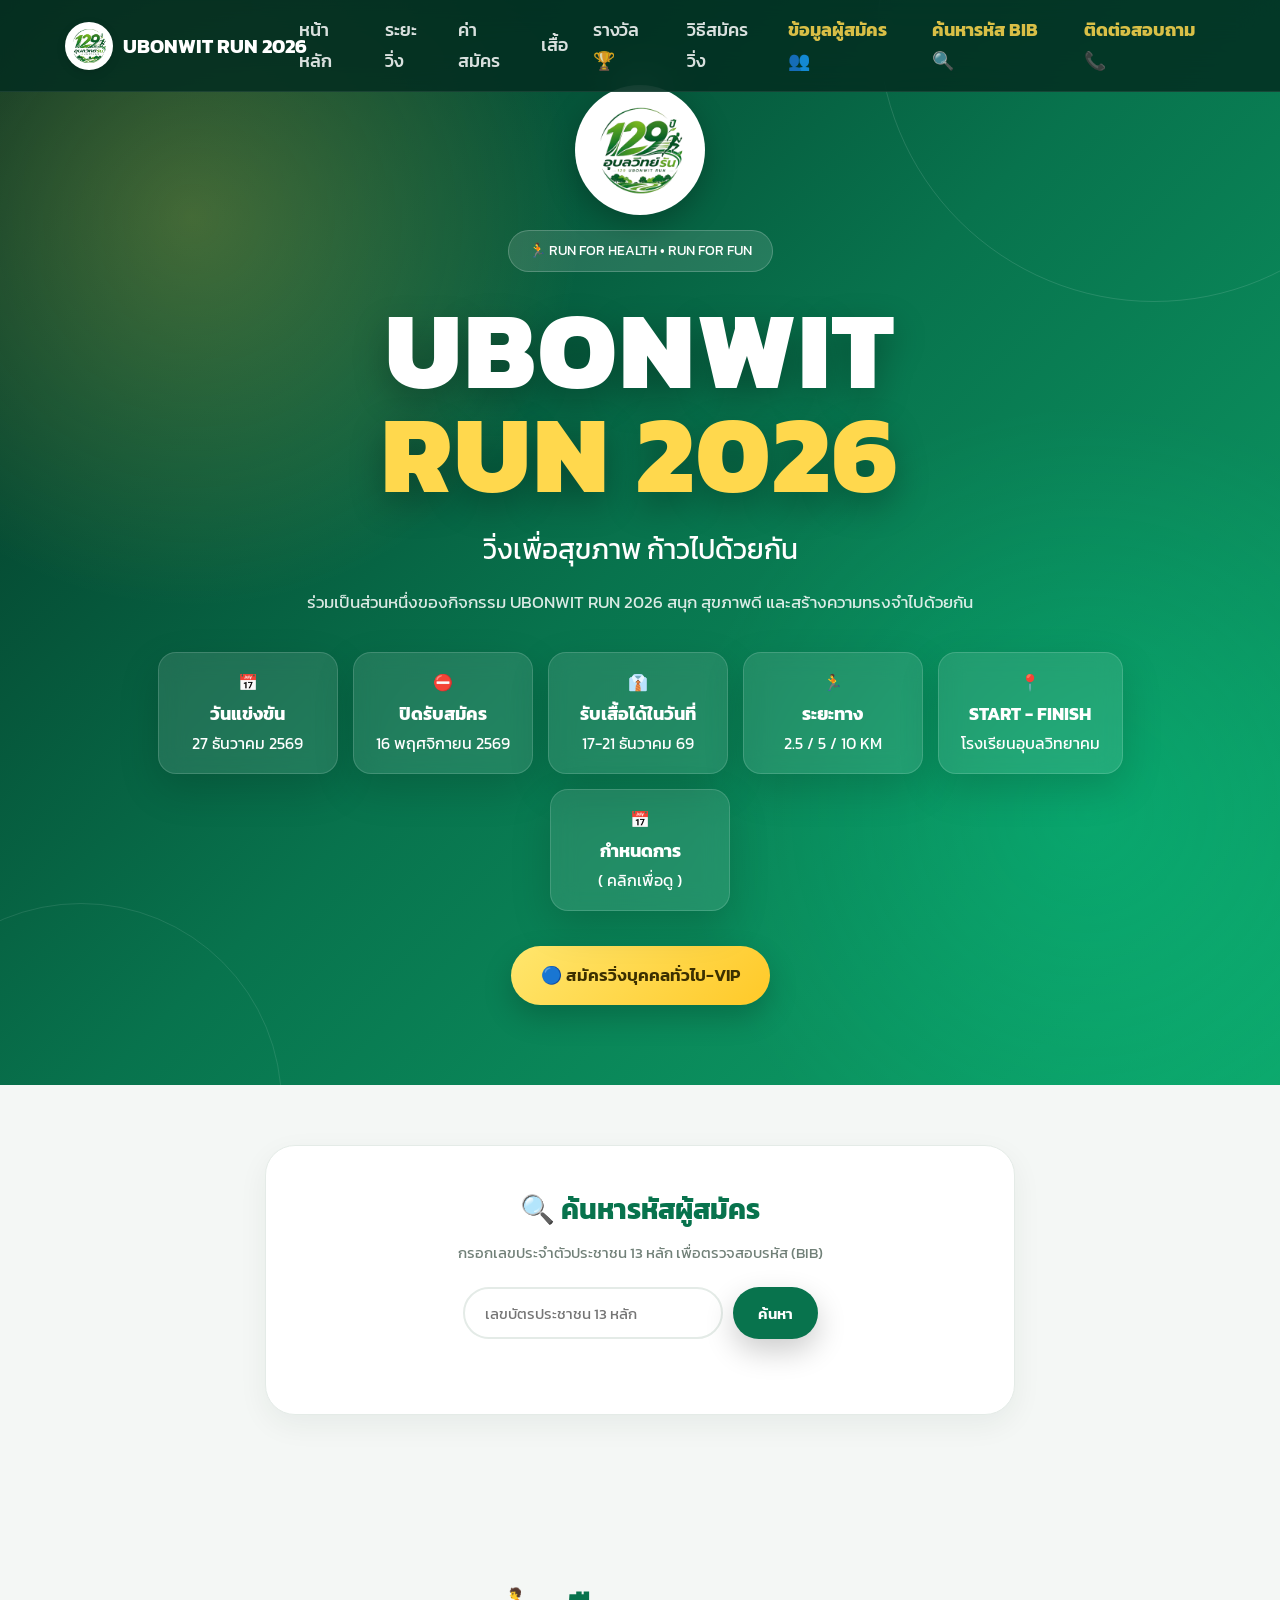
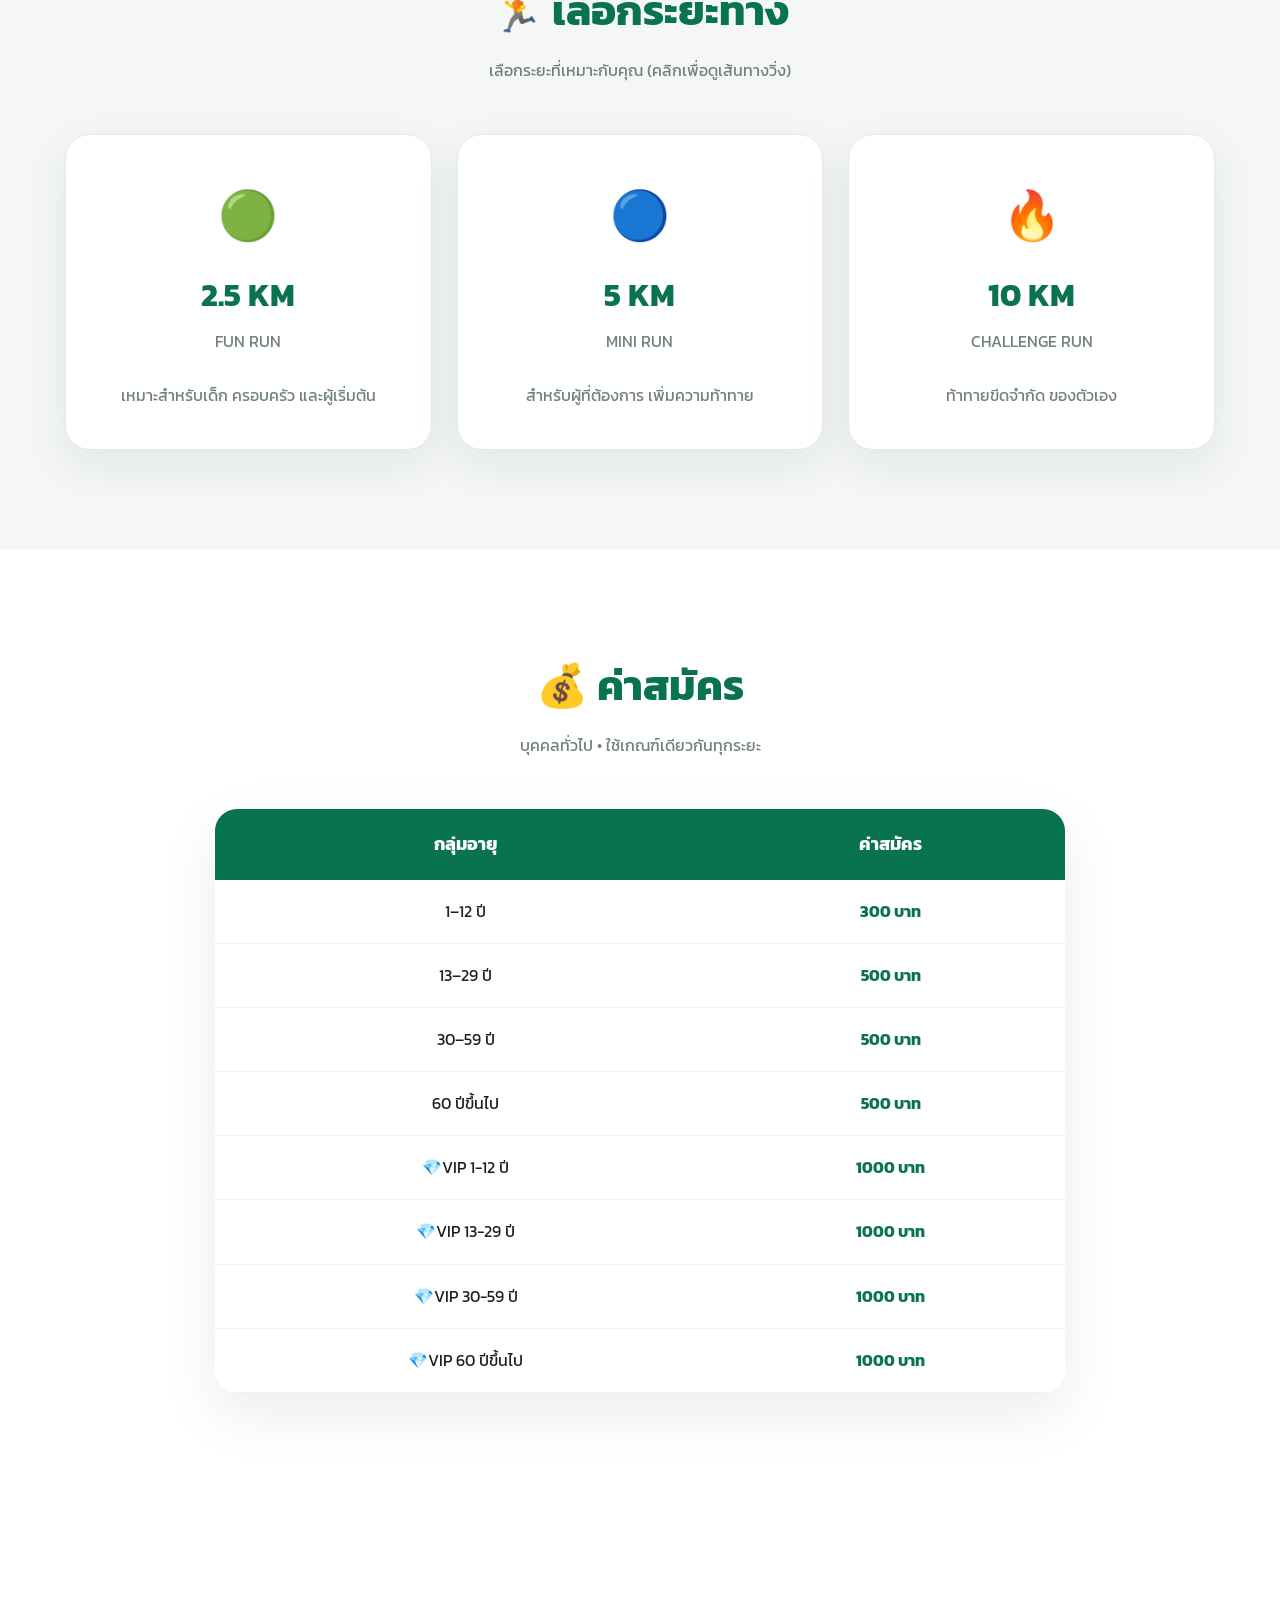
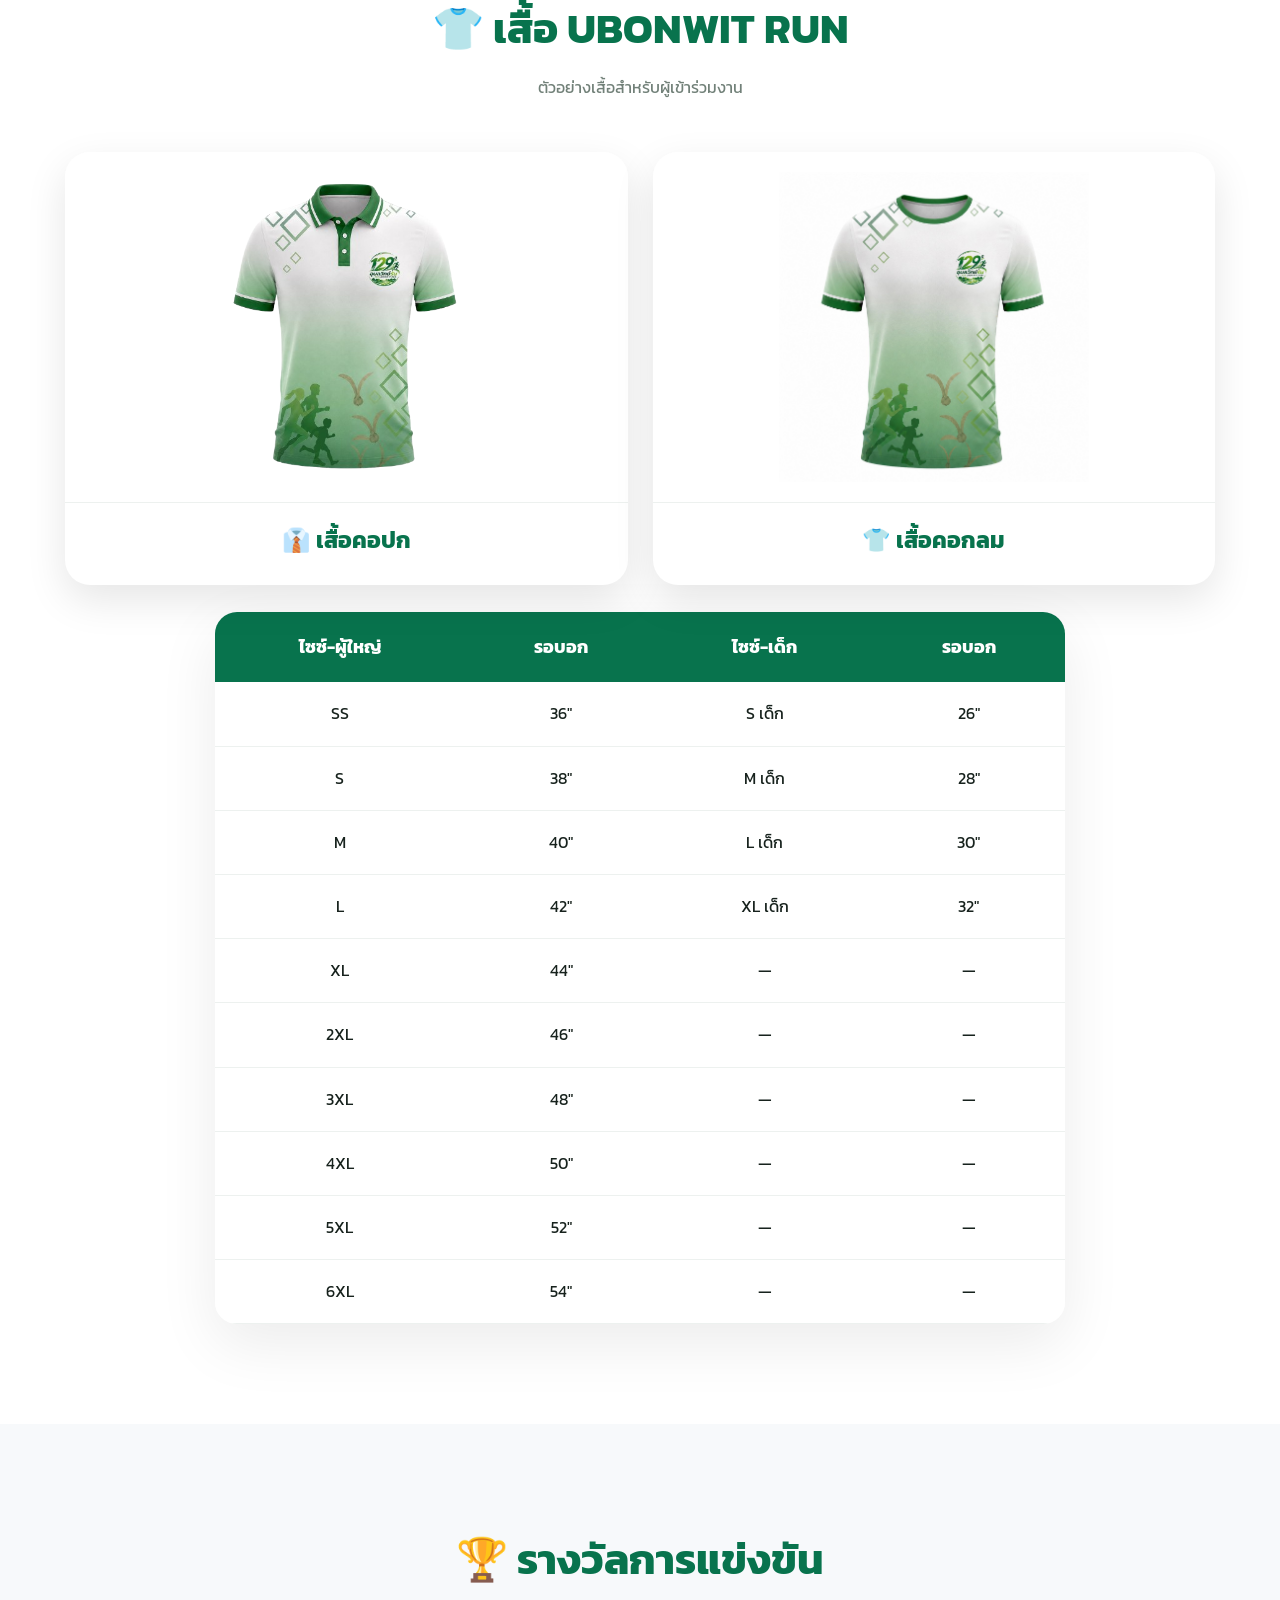
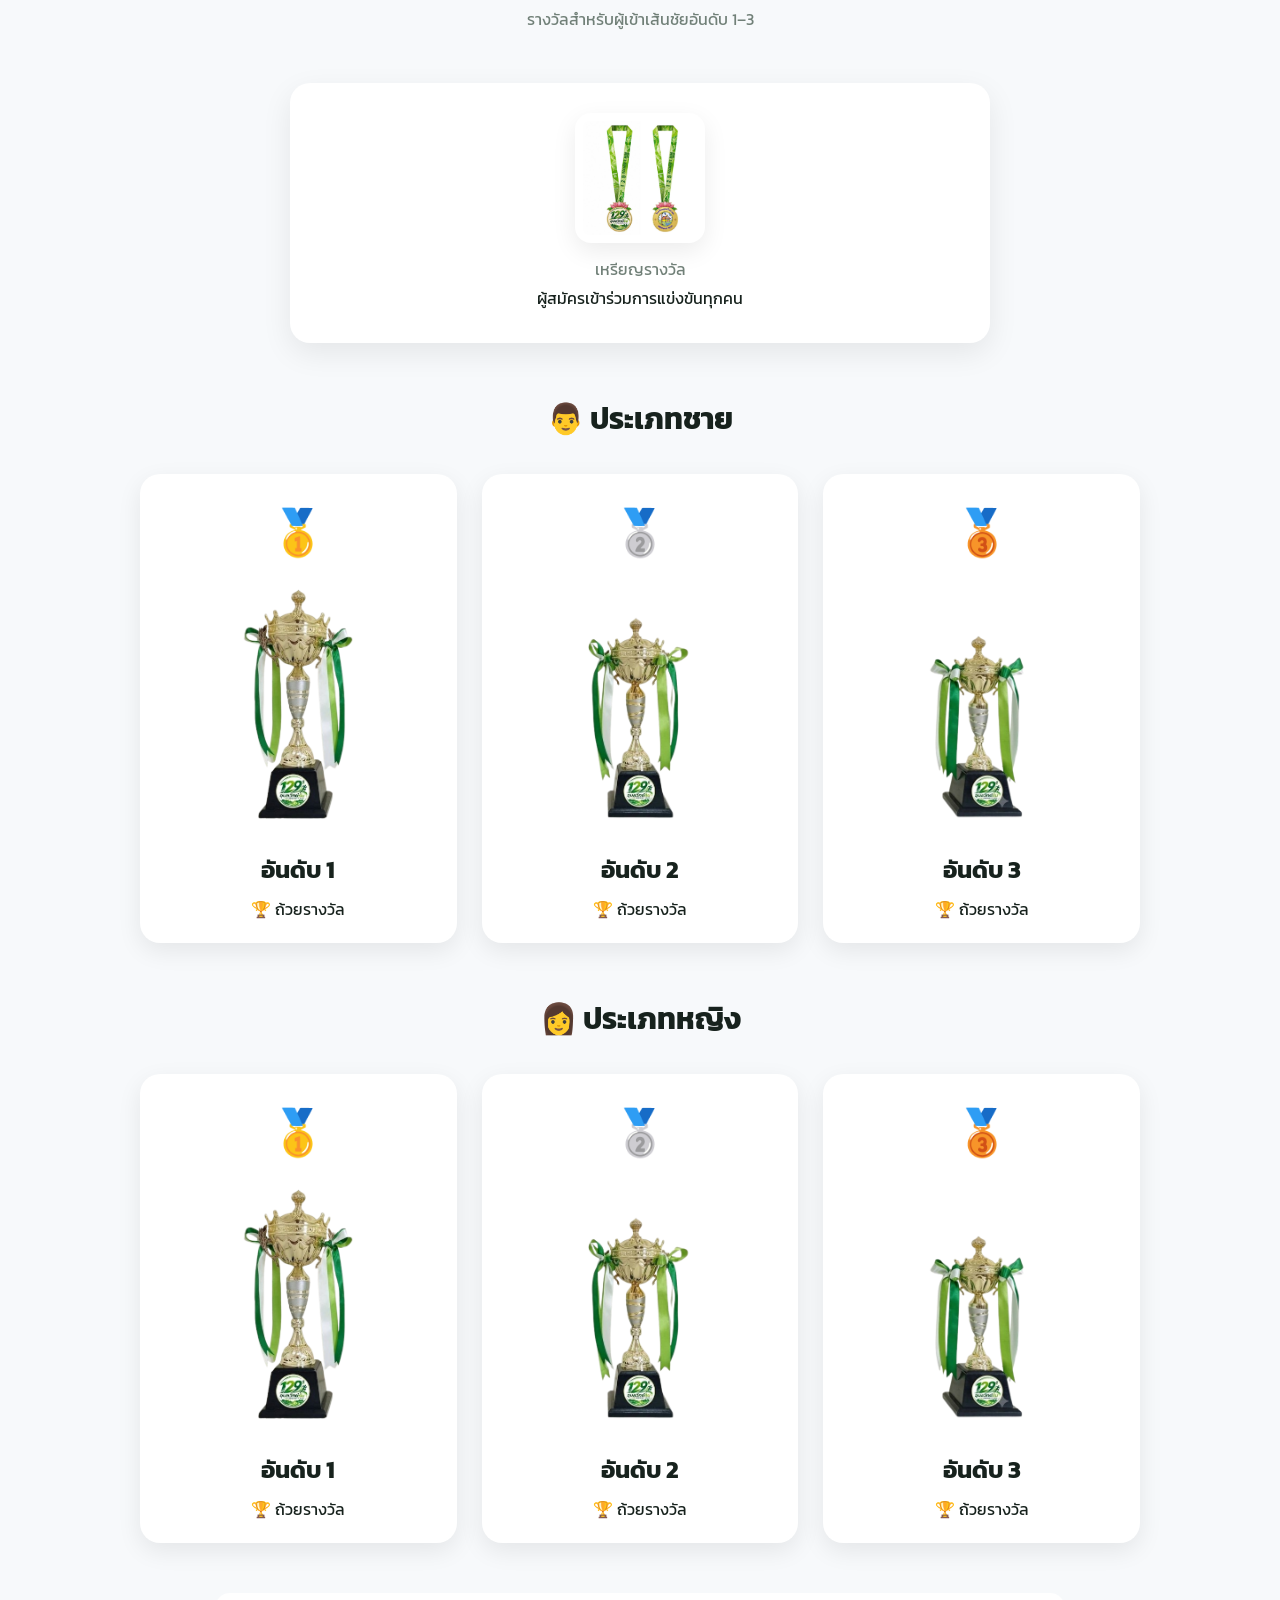
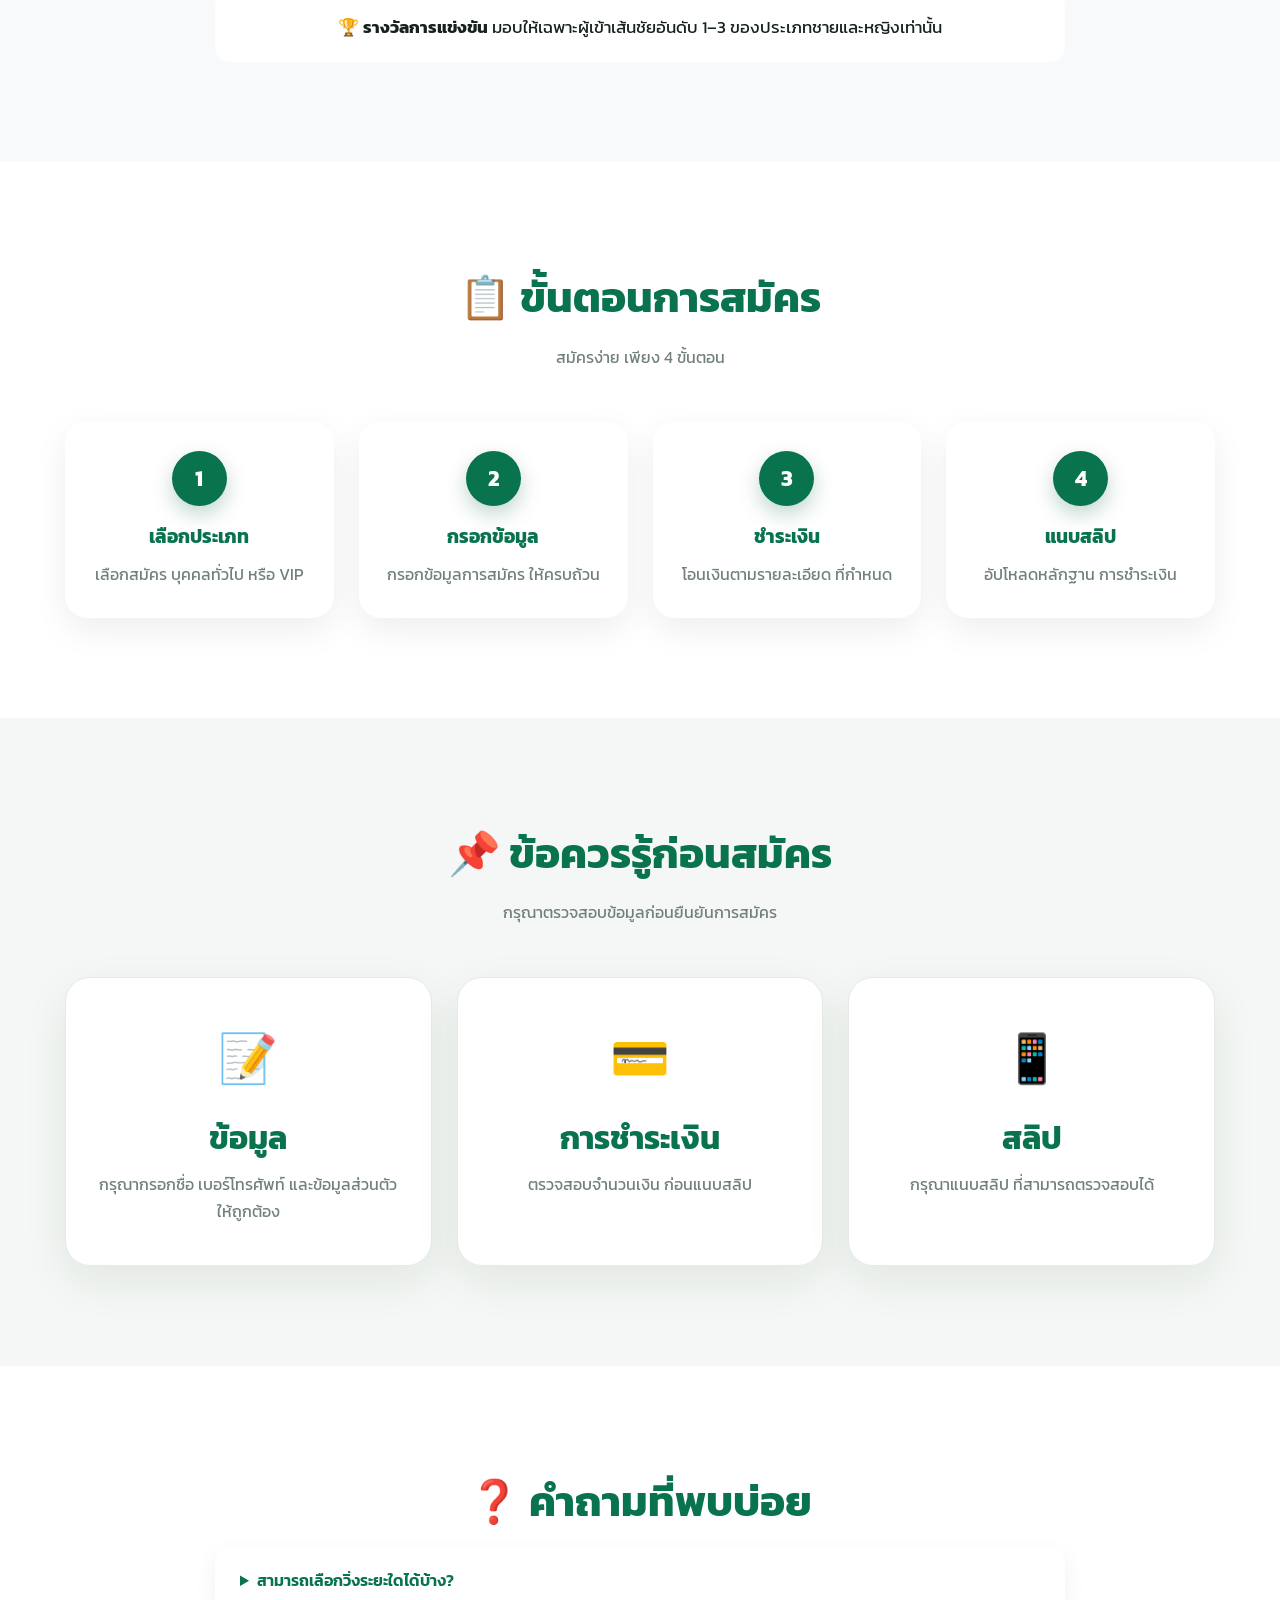
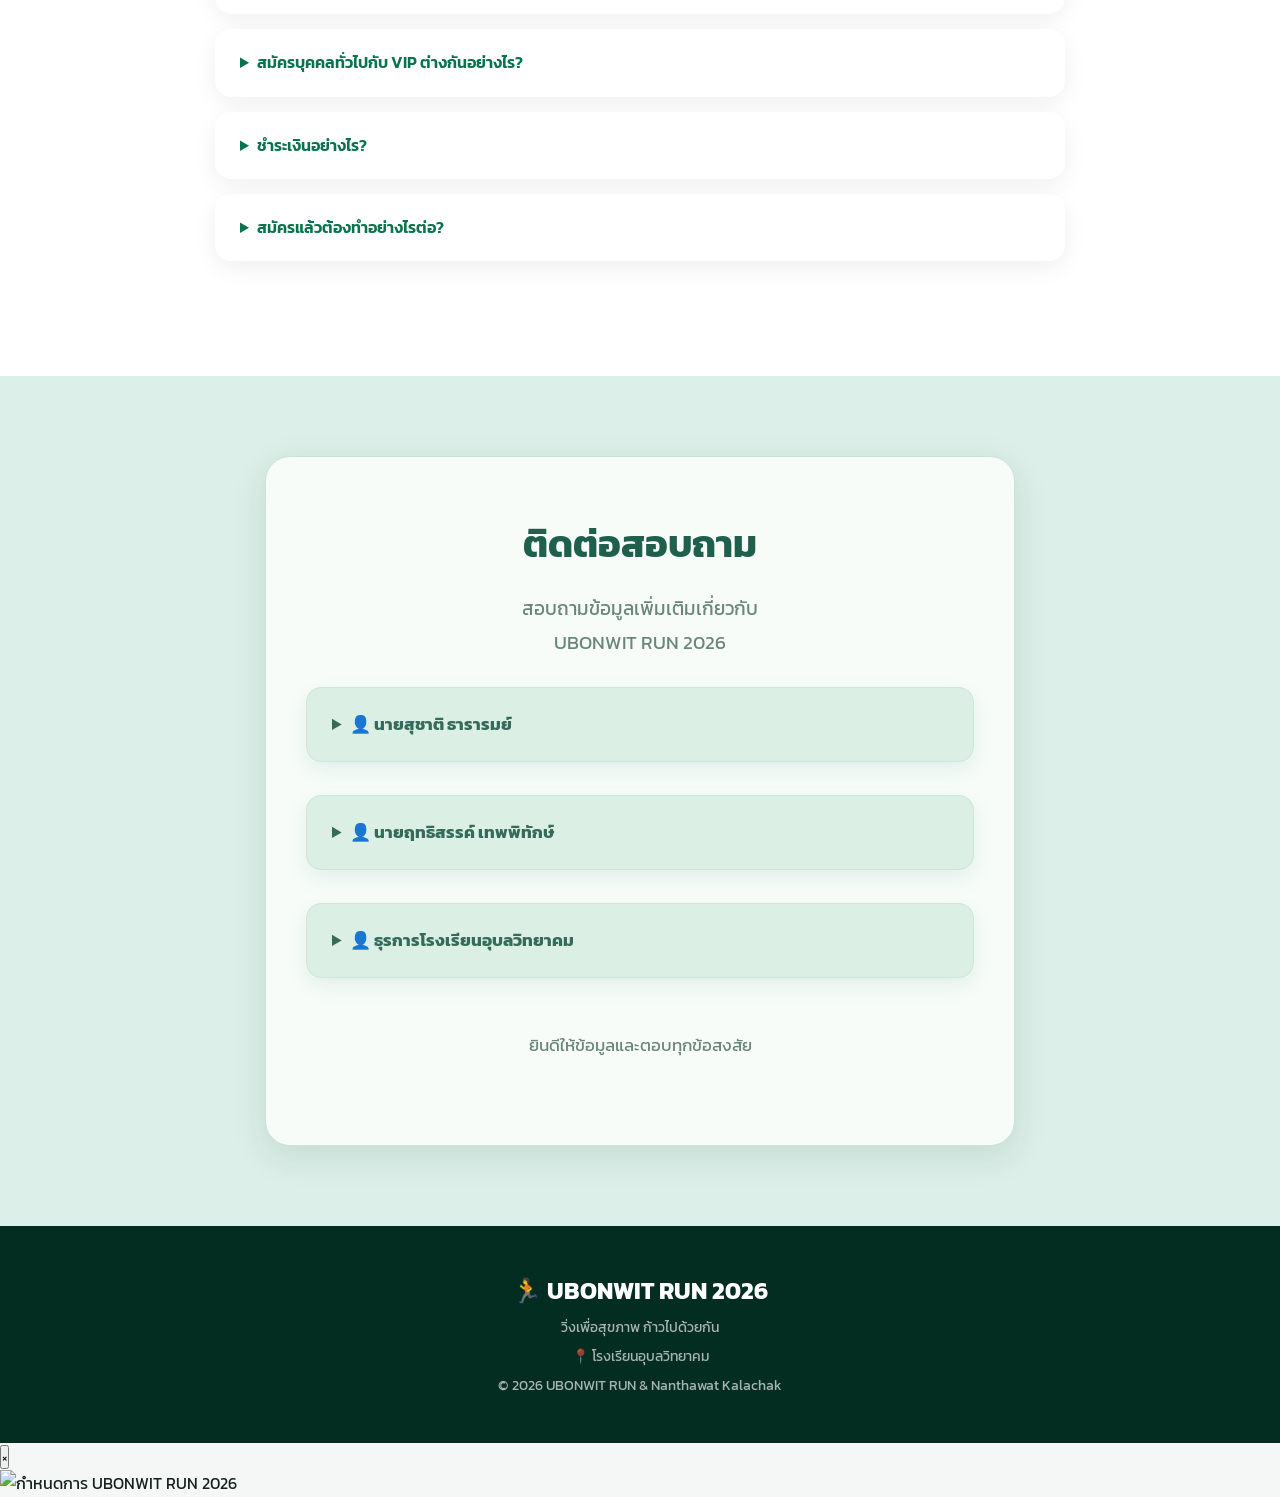
==== commit f7a9559d: "Update index.html" ====
--- a/index.html
+++ b/index.html
@@ -92,6 +92,14 @@
                 วิธีสมัครวิ่ง
             </a>
 
+              <!-- ข้อมูลผู้สมัคร -->
+            <a href="applicants.html"
+               style="color: var(--gold); font-weight: bold;">
+
+                ข้อมูลผู้สมัคร 👥
+
+            </a>
+
             <a href="#check-status"
                style="color: var(--gold); font-weight: bold;">
 
@@ -194,13 +202,23 @@
 
                 </div>
 
-                  <div class="info-card info-card-center">
+                 <div class="info-card">
 
                     📍
                     <strong>START - FINISH</strong>
                       โรงเรียนอุบลวิทยาคม
 
                 </div>
+
+                <div class="info-card schedule-card" onclick="openSchedule()">
+
+                📅
+                <strong>กำหนดการ</strong>
+                    ( คลิกเพื่อดู )
+
+                </div>
+
+                
 
 
             </div>
@@ -271,53 +289,74 @@
             <!-- SEARCH -->
 
             <div style="
-                display:flex;
-                justify-content:center;
-                gap:10px;
-                flex-wrap:wrap;
-            ">
-
-
-                <input
-                    type="text"
-                    id="searchId"
-                    placeholder="เลขบัตรประชาชน 13 หลัก"
-                    maxlength="13"
-
-                    style="
-                        padding:10px 20px;
-                        font-size:15px;
-                        border-radius:50px;
-                        border:2px solid #e4ebe7;
-                        width:100%;
-                        max-width:260px;
-                        font-family:'Kanit',sans-serif;
-                        outline:none;
-                    "
-                >
-
-
-                <button
-                    onclick="checkStatus()"
-                    id="searchBtn"
-                    class="btn btn-normal"
-
-                    style="
-                        cursor:pointer;
-                        border:none;
-                        background:var(--green);
-                        color:white;
-                        padding:10px 25px;
-                        font-size:15px;
-                    "
-                >
-
-                    ค้นหา
-
-                </button>
-
-
-            </div>
+    display:flex;
+    justify-content:center;
+    gap:10px;
+    flex-wrap:wrap;
+">
+
+    <input
+        type="text"
+        id="searchId"
+        placeholder="เลขบัตรประชาชน 13 หลัก"
+        maxlength="13"
+
+        style="
+            padding:10px 20px;
+            font-size:15px;
+            border-radius:50px;
+            border:2px solid #e4ebe7;
+            width:100%;
+            max-width:260px;
+            font-family:'Kanit',sans-serif;
+            outline:none;
+        "
+    >
+
+    <button
+        onclick="checkStatus()"
+        id="searchBtn"
+        class="btn btn-normal"
+
+        style="
+            cursor:pointer;
+            border:none;
+            background:var(--green);
+            color:white;
+            padding:10px 25px;
+            font-size:15px;
+        "
+    >
+        ค้นหา
+    </button>
+
+    <!-- 🏆 ปุ่มพิมพ์เกียรติบัตร -->
+    <!--
+        ซ่อนปุ่มนี้ไว้ก่อน (ยังไม่เปิดให้พิมพ์เกียรติบัตร)
+        ระบบค้นหา / popup อื่น ๆ ยังทำงานปกติทั้งหมด
+        พร้อมเปิดใช้งานเมื่อไหร่ ให้เอา comment ที่ครอบปุ่มนี้ออก
+    -->
+    <!--
+    <button
+        onclick="printCertificate()"
+        id="certificateBtn"
+        class="btn btn-normal"
+
+        style="
+            display:none;
+            cursor:pointer;
+            border:none;
+            background:#c9a227;
+            color:white;
+            padding:10px 25px;
+            font-size:15px;
+        "
+    >
+        🏆 พิมพ์เกียรติบัตร
+    </button>
+    -->
+
+</div>
 
 
             <div id="searchResult"
@@ -367,7 +406,7 @@
             <!-- 2.5 KM -->
 
             <div class="card"
-                 onclick="showMap('images/map-2.5km.jpg')"
+                 onclick="showMap('images/map-2.5km.png')"
                  style="cursor:pointer;">
 
                 <div class="card-icon">
@@ -390,7 +429,7 @@
             <!-- 5 KM -->
 
             <div class="card"
-                 onclick="showMap('images/map-5km.jpg')"
+                 onclick="showMap('images/map-5km.png')"
                  style="cursor:pointer;">
 
                 <div class="card-icon">
@@ -413,7 +452,7 @@
             <!-- 10 KM -->
 
             <div class="card"
-                 onclick="showMap('images/map-10km.jpg')"
+                 onclick="showMap('images/map-10km.png')"
                  style="cursor:pointer;">
 
                 <div class="card-icon">
@@ -1952,6 +1991,28 @@
 
 
     /* ==========================================
+       ปุ่มพิมพ์เกียรติบัตรถูกซ่อนไว้ก่อน (comment ใน HTML)
+       เช็คว่ามีอยู่ใน DOM จริงไหมก่อนสั่งซ่อน/แสดง
+       เพื่อไม่ให้ error ตอนเรียก .style ของ element ที่ไม่มีอยู่
+    ========================================== */
+
+    var certificateBtn =
+        document.getElementById("certificateBtn");
+
+
+    /* ==========================================
+       ซ่อนปุ่มเกียรติบัตรก่อนค้นหาทุกครั้ง
+    ========================================== */
+
+    if (certificateBtn) {
+
+        certificateBtn.style.display =
+            "none";
+
+    }
+
+
+    /* ==========================================
        ไม่ได้กรอกเลขบัตร
     ========================================== */
 
@@ -2038,16 +2099,17 @@
         "";
 
 
-    var webAppUrl = "https://script.google.com/macros/s/AKfycbxsjJpnPtU4ECGJs8KYk3ItHsDTHf62TtzLuLUW5T24SmSjA29frsXeGy2fSynvy0yv/exec";
+    var webAppUrl =
+        "https://script.google.com/macros/s/AKfycbxsjJpnPtU4ECGJs8KYk3ItHsDTHf62TtzLuLUW5T24SmSjA29frsXeGy2fSynvy0yv/exec";
 
 
     fetch(
-    webAppUrl +
-    "?id=" +
-    encodeURIComponent(searchId) +
-    "&t=" +
-    Date.now()
-)
+        webAppUrl +
+        "?id=" +
+        encodeURIComponent(searchId) +
+        "&t=" +
+        Date.now()
+    )
 
 
     .then(function(response) {
@@ -2080,6 +2142,49 @@
         ========================================== */
 
         if (data.status === "success") {
+
+
+            /* ==========================================
+               ⭐ จำข้อมูลผู้สมัครที่ค้นพบ
+               สำหรับใช้พิมพ์เกียรติบัตร
+               (เก็บไว้ใช้ในอนาคต แม้ปุ่มจะถูกซ่อนอยู่)
+            ========================================== */
+
+            window.currentApplicant = {
+
+                regId:
+                    data.regId || "-",
+
+                name:
+                    data.name || "-",
+
+                distance:
+                    data.distance || "-",
+
+                phone:
+                    data.phone || "-",
+
+                gender:
+                    data.gender || "-",
+
+                shirtSize:
+                    data.shirtSize || "-"
+
+            };
+
+
+            /* ==========================================
+               🏆 แสดงปุ่มพิมพ์เกียรติบัตร
+               (ปุ่มถูกซ่อนอยู่ใน HTML แล้ว
+               ถ้าไม่มีปุ่มในหน้า จะไม่ error)
+            ========================================== */
+
+            if (certificateBtn) {
+
+                certificateBtn.style.display =
+                    "inline-block";
+
+            }
 
 
             /* ==========================================
@@ -2471,6 +2576,22 @@
 
         else if (data.status === "not_found") {
 
+            /* ซ่อนปุ่มเกียรติบัตร */
+
+            if (certificateBtn) {
+
+                certificateBtn.style.display =
+                    "none";
+
+            }
+
+
+            /* ล้างข้อมูลผู้สมัครเดิม */
+
+            window.currentApplicant =
+                null;
+
+
             resultDiv.innerHTML =
                 "<p style='color:red;'>❌ ไม่พบข้อมูลการสมัครจากเลขบัตรประชาชนนี้</p>";
 
@@ -2510,6 +2631,18 @@
 
         else {
 
+            if (certificateBtn) {
+
+                certificateBtn.style.display =
+                    "none";
+
+            }
+
+
+            window.currentApplicant =
+                null;
+
+
             resultDiv.innerHTML =
                 "<p style='color:red;'>⚠️ เกิดข้อผิดพลาด กรุณาลองใหม่อีกครั้ง</p>";
 
@@ -2558,6 +2691,18 @@
 
         btn.disabled =
             false;
+
+
+        if (certificateBtn) {
+
+            certificateBtn.style.display =
+                "none";
+
+        }
+
+
+        window.currentApplicant =
+            null;
 
 
         resultDiv.innerHTML =
@@ -2586,7 +2731,9 @@
             backdrop: "rgba(0,0,0,0.45)",
 
             customClass: {
+
                 popup: "swal2-rounded"
+
             }
 
         });
@@ -2595,6 +2742,79 @@
 
 }
 
+/* ===================================================== 
+   🏆 PRINT CERTIFICATE 
+   (ฟังก์ชันนี้ยังอยู่ครบ พร้อมใช้งานทันที
+   เมื่อเปิด comment ปุ่มด้านบนกลับมา)
+===================================================== */ 
+ 
+function printCertificate() { 
+ 
+    /* =========================================
+       ตรวจสอบว่าค้นหาผู้สมัครแล้วหรือยัง
+    ========================================= */
+ 
+    if ( 
+        !window.currentApplicant || 
+        !window.currentApplicant.name 
+    ) { 
+ 
+        Swal.fire({ 
+ 
+            icon: "warning", 
+ 
+            title: "ยังไม่มีข้อมูลผู้สมัคร", 
+ 
+            text: "กรุณาค้นหาผู้สมัครให้พบก่อน", 
+ 
+            confirmButtonText: "ตกลง", 
+ 
+            confirmButtonColor: "#198754" 
+ 
+        }); 
+ 
+        return; 
+ 
+    } 
+ 
+ 
+    /* =========================================
+       ดึงข้อมูลผู้สมัครที่ค้นพบ
+    ========================================= */
+ 
+    var applicant = 
+        window.currentApplicant; 
+ 
+ 
+    console.log( 
+        "ข้อมูลสำหรับพิมพ์เกียรติบัตร:", 
+        applicant 
+    ); 
+ 
+ 
+    /* =========================================
+       ส่งข้อมูลไปยัง certificate.html
+       ผ่าน sessionStorage
+    ========================================= */
+ 
+    sessionStorage.setItem(
+        "certificateApplicant",
+        JSON.stringify(
+            applicant
+        )
+    );
+ 
+ 
+    /* =========================================
+       เปิดหน้าเกียรติบัตร
+    ========================================= */
+ 
+    window.open(
+        "certificate.html",
+        "_blank"
+    );
+ 
+}
 
 
 /* =====================================================
@@ -2737,9 +2957,62 @@
 
 }
 
+function openSchedule() {
+    document.getElementById("scheduleModal").classList.add("active");
+    document.body.style.overflow = "hidden";
+}
+
+function closeSchedule() {
+    document.getElementById("scheduleModal").classList.remove("active");
+    document.body.style.overflow = "";
+}
+
+/* กดพื้นที่ด้านนอกเพื่อปิด */
+document.addEventListener("DOMContentLoaded", function() {
+
+    var scheduleModal =
+        document.getElementById("scheduleModal");
+
+    if (scheduleModal) {
+
+        scheduleModal.addEventListener("click", function(e) {
+
+            if (e.target === this) {
+
+                closeSchedule();
+
+            }
+
+        });
+
+    }
+
+});
+
 
 </script>
 
+<!-- =========================
+     POPUP กำหนดการ
+========================= -->
+
+<div id="scheduleModal" class="schedule-modal">
+
+    <div class="schedule-modal-content">
+
+        <button class="schedule-close" onclick="closeSchedule()">
+            ×
+        </button>
+
+        <img
+            src="images/กำหนดการ.png"
+            alt="กำหนดการ UBONWIT RUN 2026"
+        >
+
+    </div>
+
+</div>
+
 
 </body>
 
--- a/css/style.css
+++ b/css/style.css
@@ -2715,3 +2715,1690 @@
     }
 
 }
+
+
+/* =========================================================
+   MOBILE UI
+   ปรับหน้าจอมือถือให้ดูเป็นเว็บงานวิ่งสมัยใหม่
+   เน้น:
+   - อ่านง่าย
+   - ปุ่มกดง่าย
+   - Card สวย
+   - ระยะห่างพอดี
+   - ดู Premium / Sport Event
+   - ไม่เปลี่ยน HTML และ JavaScript เดิม
+========================================================= */
+
+@media (max-width: 700px) {
+
+    /* =====================================================
+       GLOBAL MOBILE
+       พื้นฐานสำหรับมือถือ
+    ===================================================== */
+
+    html {
+        scroll-behavior: smooth;
+    }
+
+    body {
+        font-size: 15px;
+        line-height: 1.65;
+    }
+
+    .container {
+        width: calc(100% - 30px);
+        max-width: 520px;
+        margin: 0 auto;
+    }
+
+
+    /* =====================================================
+       NAVBAR
+       Navbar แบบกระชับ ใช้งานง่าย
+    ===================================================== */
+
+    .navbar {
+        padding: 8px 0;
+        background: rgba(3, 45, 32, 0.94);
+        backdrop-filter: blur(20px);
+        -webkit-backdrop-filter: blur(20px);
+        box-shadow: 0 4px 20px rgba(0, 0, 0, 0.12);
+    }
+
+    .navbar-inner {
+        min-height: 44px;
+    }
+
+    .logo {
+        font-size: 16px;
+        gap: 8px;
+    }
+
+    .logo-img {
+        width: 38px;
+        height: 38px;
+        padding: 4px;
+    }
+
+    .menu-toggle {
+        display: flex;
+        align-items: center;
+        justify-content: center;
+
+        width: 42px;
+        height: 42px;
+
+        padding: 0;
+
+        border-radius: 12px;
+
+        background: rgba(255, 255, 255, 0.08);
+
+        font-size: 25px;
+
+        transition: 0.25s ease;
+    }
+
+    .menu-toggle:active {
+        transform: scale(0.94);
+        background: rgba(255, 255, 255, 0.15);
+    }
+
+    .nav-menu {
+        display: none;
+
+        position: absolute;
+
+        top: calc(100% + 8px);
+        left: 15px;
+
+        width: calc(100% - 30px);
+
+        flex-direction: column;
+
+        gap: 5px;
+
+        padding: 10px;
+
+        background: rgba(3, 45, 32, 0.98);
+
+        backdrop-filter: blur(20px);
+        -webkit-backdrop-filter: blur(20px);
+
+        border: 1px solid rgba(255, 255, 255, 0.10);
+
+        border-radius: 18px;
+
+        box-shadow:
+            0 15px 40px rgba(0, 0, 0, 0.25);
+    }
+
+    .nav-menu.active {
+        display: flex;
+    }
+
+    .nav-menu a {
+        width: 100%;
+
+        padding: 13px 15px;
+
+        border-radius: 12px;
+
+        font-size: 16px !important;
+
+        text-align: left;
+
+        opacity: 1;
+    }
+
+    .nav-menu a:hover,
+    .nav-menu a:active {
+        background: rgba(255, 255, 255, 0.10);
+        color: white;
+    }
+
+
+    /* =====================================================
+       TOP LOGO
+       โลโก้กลาง Hero
+    ===================================================== */
+
+    .top-logo {
+        top: 70px;
+
+        width: 92px;
+        height: 92px;
+
+        border-width: 4px;
+
+        box-shadow:
+            0 8px 28px rgba(0, 0, 0, 0.25);
+    }
+
+    .top-logo img {
+        width: 68px;
+        height: 68px;
+    }
+
+
+    /* =====================================================
+       HERO
+       ลดความสูงให้เหมาะกับมือถือ
+    ===================================================== */
+
+    .hero {
+        min-height: auto;
+
+        padding: 0;
+
+        background:
+            radial-gradient(
+                circle at 20% 15%,
+                rgba(255, 216, 77, 0.20),
+                transparent 30%
+            ),
+            radial-gradient(
+                circle at 85% 80%,
+                rgba(0, 255, 170, 0.15),
+                transparent 35%
+            ),
+            linear-gradient(
+                145deg,
+                #032d20,
+                #08734d 55%,
+                #0da66b
+            );
+    }
+
+    .hero-content {
+        padding: 170px 0 55px;
+    }
+
+    .hero-badge {
+        display: inline-flex;
+        align-items: center;
+        justify-content: center;
+
+        padding: 7px 14px;
+
+        margin-bottom: 16px;
+
+        border-radius: 50px;
+
+        font-size: 11px;
+
+        background: rgba(255, 255, 255, 0.11);
+
+        border: 1px solid rgba(255, 255, 255, 0.18);
+
+        box-shadow:
+            0 5px 20px rgba(0, 0, 0, 0.08);
+    }
+
+    .hero-title {
+        font-size: clamp(42px, 14vw, 62px);
+
+        line-height: 0.98;
+
+        letter-spacing: 0.5px;
+
+        margin-bottom: 13px;
+
+        text-shadow:
+            0 8px 25px rgba(0, 0, 0, 0.25);
+    }
+
+    .hero-subtitle {
+        font-size: 19px;
+
+        line-height: 1.4;
+
+        margin-bottom: 9px;
+    }
+
+    .hero-description {
+        max-width: 390px;
+
+        padding: 0 10px;
+
+        font-size: 13.5px;
+
+        line-height: 1.8;
+
+        opacity: 0.88;
+    }
+
+
+    /* =====================================================
+       HERO INFO
+       เปลี่ยนเป็น Card แบบงานวิ่ง
+    ===================================================== */
+
+    .hero-info {
+        display: grid;
+
+        grid-template-columns: repeat(2, 1fr);
+
+        gap: 9px;
+
+        width: 100%;
+
+        margin: 23px auto;
+    }
+
+    .info-card {
+        min-width: 0;
+
+        width: 100%;
+
+        padding: 13px 10px;
+
+        border-radius: 16px;
+
+        background: rgba(255, 255, 255, 0.10);
+
+        border: 1px solid rgba(255, 255, 255, 0.14);
+
+        backdrop-filter: blur(14px);
+        -webkit-backdrop-filter: blur(14px);
+
+        box-shadow:
+            0 8px 25px rgba(0, 0, 0, 0.10);
+
+        font-size: 12px;
+    }
+
+    .info-card strong {
+        margin-top: 2px;
+
+        font-size: 15px;
+
+        line-height: 1.35;
+    }
+
+
+    /* =====================================================
+       BUTTONS
+       ปุ่มสมัครขนาดใหญ่ กดง่าย
+    ===================================================== */
+
+    .buttons {
+        display: flex;
+
+        flex-direction: column;
+
+        align-items: center;
+
+        gap: 9px;
+
+        width: 100%;
+    }
+
+    .btn {
+        width: 100%;
+
+        max-width: 390px;
+
+        min-height: 52px;
+
+        padding: 13px 20px;
+
+        border-radius: 15px;
+
+        font-size: 16px;
+
+        font-weight: 600;
+
+        box-shadow:
+            0 8px 25px rgba(0, 0, 0, 0.18);
+
+        transition:
+            transform 0.2s ease,
+            box-shadow 0.2s ease;
+    }
+
+    .btn:active {
+        transform: scale(0.97);
+    }
+
+    .btn:hover {
+        transform: none;
+    }
+
+    .btn-normal {
+        background: white;
+
+        color: var(--green);
+
+        border: 1px solid rgba(255, 255, 255, 0.8);
+    }
+
+    .btn-vip {
+        background:
+            linear-gradient(
+                135deg,
+                #ffe66d,
+                #ffc928
+            );
+
+        color: #3c3000;
+
+        box-shadow:
+            0 8px 25px rgba(160, 120, 0, 0.22);
+    }
+
+
+    /* =====================================================
+       SECTION
+       ลด Padding ให้เหมาะกับจอมือถือ
+    ===================================================== */
+
+    .section {
+        padding: 60px 0;
+    }
+
+    .section-title {
+        font-size: 29px;
+
+        line-height: 1.3;
+
+        margin-bottom: 7px;
+    }
+
+    .section-subtitle {
+        max-width: 400px;
+
+        margin-left: auto;
+        margin-right: auto;
+
+        margin-bottom: 28px;
+
+        font-size: 13.5px;
+
+        line-height: 1.75;
+    }
+
+
+    /* =====================================================
+       CARDS
+       Card แบบ Modern Sport
+    ===================================================== */
+
+    .cards {
+        grid-template-columns: 1fr;
+
+        gap: 12px;
+    }
+
+    .card {
+        padding: 25px 20px;
+
+        border-radius: 20px;
+
+        border: 1px solid #e4ebe7;
+
+        box-shadow:
+            0 8px 28px rgba(10, 50, 30, 0.07);
+
+        transition: none;
+    }
+
+    .card:hover {
+        transform: none;
+
+        box-shadow:
+            0 8px 28px rgba(10, 50, 30, 0.07);
+    }
+
+    .card-icon {
+        font-size: 40px;
+
+        margin-bottom: 7px;
+    }
+
+    .card h3 {
+        font-size: 26px;
+
+        margin-bottom: 4px;
+    }
+
+    .card p {
+        font-size: 14px;
+
+        line-height: 1.75;
+    }
+
+
+    /* =====================================================
+       PRICE TABLE
+       ตารางราคาสมัคร
+    ===================================================== */
+
+    .price-table {
+        width: 100%;
+
+        max-width: 100%;
+
+        border-radius: 16px;
+
+        overflow-x: auto;
+
+        overflow-y: hidden;
+
+        box-shadow:
+            0 10px 30px rgba(0, 0, 0, 0.07);
+    }
+
+    .price-table table {
+        min-width: 520px;
+    }
+
+    th {
+        padding: 13px 12px;
+
+        font-size: 14px;
+    }
+
+    td {
+        padding: 13px 12px;
+
+        font-size: 13px;
+    }
+
+    .price {
+        font-size: 14px;
+    }
+
+
+    /* =====================================================
+       SHIRT
+       แสดงเสื้อ
+    ===================================================== */
+
+    .image-grid {
+        grid-template-columns: 1fr;
+
+        gap: 14px;
+    }
+
+    .image-card {
+        border-radius: 20px;
+
+        box-shadow:
+            0 8px 28px rgba(0, 0, 0, 0.08);
+    }
+
+    .image-card:hover {
+        transform: none;
+    }
+
+    .image-card img {
+        height: 270px;
+
+        padding: 15px;
+    }
+
+    .image-card:hover img {
+        transform: none;
+    }
+
+    .image-caption {
+        padding: 13px 12px 17px;
+    }
+
+    .image-caption h3 {
+        font-size: 20px;
+    }
+
+    .image-caption p {
+        font-size: 13px;
+    }
+
+
+    /* =====================================================
+       SHIRT INFO
+    ===================================================== */
+
+    .shirt-info {
+        gap: 9px;
+    }
+
+    .shirt-info img {
+        width: 115px;
+        height: 115px;
+
+        border-radius: 15px;
+
+        padding: 7px;
+
+        box-shadow:
+            0 8px 25px rgba(0, 0, 0, 0.07);
+    }
+
+    .shirt-info img:hover {
+        transform: none;
+    }
+
+    .shirt-info p {
+        font-size: 13px;
+    }
+
+
+    /* =====================================================
+       VIP
+       Card VIP แบบ Premium
+    ===================================================== */
+
+    .vip-section {
+        background:
+            radial-gradient(
+                circle at top right,
+                rgba(255, 215, 0, 0.25),
+                transparent 40%
+            ),
+            linear-gradient(
+                145deg,
+                #fff9db,
+                #ffeaa0
+            );
+    }
+
+    .vip-box {
+        width: 100%;
+
+        padding: 32px 18px;
+
+        border-radius: 22px;
+
+        box-shadow:
+            0 15px 45px rgba(130, 100, 0, 0.12);
+    }
+
+    .vip-icon {
+        font-size: 55px;
+
+        margin-bottom: 6px;
+    }
+
+    .vip-box h2 {
+        font-size: 30px;
+
+        line-height: 1.3;
+
+        margin-bottom: 10px;
+    }
+
+    .vip-box p {
+        font-size: 14px;
+
+        line-height: 1.8;
+
+        margin-bottom: 22px;
+    }
+
+
+    /* =====================================================
+       STEPS
+       ขั้นตอนสมัคร
+    ===================================================== */
+
+    .steps {
+        grid-template-columns: 1fr;
+
+        gap: 12px;
+    }
+
+    .step {
+        padding: 23px 18px;
+
+        border-radius: 18px;
+
+        box-shadow:
+            0 8px 25px rgba(0, 0, 0, 0.06);
+    }
+
+    .step-number {
+        width: 50px;
+        height: 50px;
+
+        margin-bottom: 11px;
+
+        font-size: 20px;
+    }
+
+    .step h3 {
+        font-size: 18px;
+
+        margin-bottom: 5px;
+    }
+
+    .step p {
+        font-size: 14px;
+
+        line-height: 1.75;
+    }
+
+
+    /* =====================================================
+       FAQ
+       คำถามที่พบบ่อย
+    ===================================================== */
+
+    .faq {
+        width: 100%;
+    }
+
+    details {
+        padding: 16px 17px;
+
+        margin-bottom: 10px;
+
+        border-radius: 15px;
+
+        box-shadow:
+            0 6px 20px rgba(0, 0, 0, 0.05);
+    }
+
+    summary {
+        font-size: 15px;
+
+        line-height: 1.55;
+    }
+
+    details p {
+        margin-top: 12px;
+
+        font-size: 13.5px;
+
+        line-height: 1.8;
+    }
+
+
+    /* =====================================================
+       AWARDS
+       ส่วนรางวัล
+    ===================================================== */
+
+    .awards-section {
+        background: #f7f9fb;
+    }
+
+    .all-runner-box {
+        width: 100%;
+
+        margin-bottom: 30px;
+
+        padding: 23px 17px;
+
+        border-radius: 18px;
+
+        box-shadow:
+            0 8px 25px rgba(0, 0, 0, 0.06);
+    }
+
+    .all-runner-icon {
+        font-size: 45px;
+
+        margin-bottom: 6px;
+    }
+
+    .all-runner-box h3 {
+        font-size: 21px;
+
+        margin-bottom: 7px;
+    }
+
+    .all-runner-box p {
+        font-size: 13.5px;
+
+        line-height: 1.8;
+    }
+
+    .award-category {
+        margin-top: 32px;
+    }
+
+    .award-category-title {
+        font-size: 24px;
+
+        margin-bottom: 17px;
+    }
+
+    .award-grid {
+        grid-template-columns: 1fr;
+
+        max-width: 420px;
+
+        gap: 12px;
+    }
+
+    .award-card {
+        padding: 14px;
+
+        border-radius: 18px;
+
+        box-shadow:
+            0 7px 22px rgba(0, 0, 0, 0.06);
+    }
+
+    .award-card:hover {
+        transform: none;
+
+        box-shadow:
+            0 7px 22px rgba(0, 0, 0, 0.06);
+    }
+
+    .award-card img {
+        height: 220px;
+
+        margin-bottom: 8px;
+
+        border-radius: 13px;
+    }
+
+    .award-rank {
+        font-size: 36px;
+
+        margin-bottom: 2px;
+    }
+
+    .award-card h4 {
+        font-size: 20px;
+
+        margin: 4px 0;
+    }
+
+    .award-card p {
+        font-size: 13.5px;
+    }
+
+    .award-note {
+        margin-top: 30px;
+
+        padding: 15px 14px;
+
+        border-radius: 14px;
+
+        font-size: 13.5px;
+
+        line-height: 1.8;
+    }
+
+
+    /* =====================================================
+       CONTACT
+       ช่องทางติดต่อ
+    ===================================================== */
+
+    .final-section {
+        padding: 55px 15px;
+    }
+
+    .final-section h2 {
+        font-size: 31px;
+
+        line-height: 1.3;
+
+        margin-bottom: 8px;
+    }
+
+    .final-section p {
+        font-size: 13.5px;
+
+        line-height: 1.8;
+
+        margin-bottom: 24px;
+    }
+
+    .contact-box {
+        width: 100%;
+
+        padding: 32px 17px;
+
+        border-radius: 20px;
+
+        box-shadow:
+            0 10px 30px rgba(31, 78, 64, 0.10);
+    }
+
+    .contact-icon {
+        font-size: 52px;
+
+        margin-bottom: 8px;
+    }
+
+    .contact-box h2 {
+        font-size: 27px;
+
+        margin-bottom: 9px;
+    }
+
+    .contact-subtitle {
+        font-size: 14px;
+
+        line-height: 1.75;
+
+        margin-bottom: 25px;
+    }
+
+    .contact-info {
+        gap: 10px;
+    }
+
+    .contact-item {
+        flex-direction: column;
+
+        align-items: flex-start;
+
+        gap: 4px;
+
+        padding: 16px 17px;
+
+        border-radius: 14px;
+
+        transform: none;
+
+        box-shadow:
+            0 5px 16px rgba(47, 128, 104, 0.08);
+    }
+
+    .contact-label {
+        font-size: 14px;
+    }
+
+    .contact-value {
+        font-size: 15px;
+
+        word-break: break-word;
+
+        line-height: 1.5;
+    }
+
+    .contact-phone {
+        font-size: 15px;
+    }
+
+    .contact-footer {
+        margin-top: 24px;
+
+        font-size: 14px;
+
+        line-height: 1.7;
+    }
+
+
+    /* =====================================================
+       FOOTER
+    ===================================================== */
+
+    .footer {
+        padding: 30px 15px;
+    }
+
+    .footer h2 {
+        font-size: 21px;
+    }
+
+    .footer p {
+        font-size: 12px;
+
+        line-height: 1.7;
+    }
+
+
+    /* =====================================================
+       MAP MODAL
+    ===================================================== */
+
+    .modal {
+        padding: 10px;
+    }
+
+    .modal-content {
+        max-width: 94vw;
+
+        max-height: 78vh;
+
+        border-radius: 10px;
+    }
+
+    .close-btn {
+        top: 8px;
+
+        right: 12px;
+
+        font-size: 36px;
+    }
+
+
+    /* =====================================================
+       REGISTRATION POPUP
+       Popup หลังสมัคร
+    ===================================================== */
+
+    .registration-popup {
+        padding: 15px;
+    }
+
+    .registration-popup-box {
+        max-width: 430px;
+
+        padding: 30px 18px;
+
+        border-radius: 22px;
+    }
+
+    .popup-icon {
+        font-size: 46px;
+
+        margin-bottom: 6px;
+    }
+
+    .popup-title {
+        font-size: 23px;
+
+        line-height: 1.4;
+
+        margin-bottom: 10px;
+    }
+
+    .popup-subtitle {
+        font-size: 14px;
+
+        line-height: 1.6;
+    }
+
+    .popup-reg-id {
+        font-size: clamp(30px, 10vw, 46px);
+
+        letter-spacing: 1px;
+
+        line-height: 1.2;
+
+        margin: 12px 0;
+    }
+
+    .popup-distance {
+        font-size: 15px;
+
+        margin-bottom: 20px;
+    }
+
+    .popup-close-btn {
+        width: 100%;
+
+        max-width: 100%;
+
+        min-height: 50px;
+
+        padding: 13px 18px;
+
+        border-radius: 12px;
+
+        font-size: 16px;
+    }
+
+
+    /* =====================================================
+       SHIRT GALLERY
+       Popup ดูเสื้อ
+    ===================================================== */
+
+    .shirt-gallery {
+        padding: 10px;
+    }
+
+    .shirt-gallery-content img {
+        max-width: 84vw;
+
+        max-height: 68vh;
+
+        border-radius: 12px;
+    }
+
+    .shirt-gallery-title {
+        font-size: 17px;
+
+        margin-top: 10px;
+    }
+
+    .shirt-close {
+        top: 10px;
+
+        right: 10px;
+
+        width: 44px;
+        height: 44px;
+
+        font-size: 29px;
+    }
+
+    .shirt-prev,
+    .shirt-next {
+        width: 43px;
+        height: 43px;
+
+        font-size: 20px;
+    }
+
+    .shirt-prev {
+        left: 7px;
+    }
+
+    .shirt-next {
+        right: 7px;
+    }
+
+
+    /* =====================================================
+       AWARD GALLERY
+    ===================================================== */
+
+    .award-gallery {
+        padding: 10px;
+    }
+
+    .award-gallery-content img {
+        max-width: 84vw;
+
+        max-height: 68vh;
+
+        border-radius: 12px;
+    }
+
+    .award-gallery-title {
+        font-size: 18px;
+
+        margin-top: 10px;
+    }
+
+    .award-close {
+        top: 10px;
+
+        right: 10px;
+
+        width: 44px;
+        height: 44px;
+
+        font-size: 29px;
+    }
+
+    .award-prev,
+    .award-next {
+        width: 43px;
+        height: 43px;
+
+        font-size: 20px;
+    }
+
+    .award-prev {
+        left: 7px;
+    }
+
+    .award-next {
+        right: 7px;
+    }
+}
+
+
+/* =========================================================
+   EXTRA SMALL MOBILE
+   สำหรับมือถือจอเล็กมาก เช่น 360px / 375px
+========================================================= */
+
+@media (max-width: 480px) {
+
+    .container {
+        width: calc(100% - 24px);
+    }
+
+
+    /* -----------------------------------------------------
+       NAVBAR
+    ----------------------------------------------------- */
+
+    .navbar {
+        padding: 7px 0;
+    }
+
+    .navbar-inner {
+        min-height: 43px;
+    }
+
+    .logo {
+        font-size: 14px;
+
+        gap: 7px;
+    }
+
+    .logo-img {
+        width: 36px;
+        height: 36px;
+
+        padding: 4px;
+    }
+
+    .menu-toggle {
+        width: 40px;
+        height: 40px;
+
+        border-radius: 11px;
+
+        font-size: 23px;
+    }
+
+
+    /* -----------------------------------------------------
+       TOP LOGO
+    ----------------------------------------------------- */
+
+    .top-logo {
+        top: 66px;
+
+        width: 86px;
+        height: 86px;
+
+        border-width: 4px;
+    }
+
+    .top-logo img {
+        width: 63px;
+        height: 63px;
+    }
+
+
+    /* -----------------------------------------------------
+       HERO
+    ----------------------------------------------------- */
+
+    .hero-content {
+        padding: 160px 0 48px;
+    }
+
+    .hero-badge {
+        font-size: 10px;
+
+        padding: 6px 10px;
+
+        margin-bottom: 14px;
+    }
+
+    .hero-title {
+        font-size: clamp(37px, 13vw, 52px);
+
+        letter-spacing: 0;
+    }
+
+    .hero-subtitle {
+        font-size: 17px;
+    }
+
+    .hero-description {
+        font-size: 12.5px;
+
+        padding: 0 8px;
+    }
+
+
+    /* -----------------------------------------------------
+       HERO INFO
+    ----------------------------------------------------- */
+
+    .hero-info {
+        gap: 7px;
+
+        margin: 20px 0;
+    }
+
+    .info-card {
+        padding: 11px 7px;
+
+        border-radius: 13px;
+
+        font-size: 11px;
+    }
+
+    .info-card strong {
+        font-size: 14px;
+    }
+
+
+    /* -----------------------------------------------------
+       BUTTON
+    ----------------------------------------------------- */
+
+    .btn {
+        min-height: 49px;
+
+        max-width: 100%;
+
+        padding: 12px 15px;
+
+        border-radius: 13px;
+
+        font-size: 14px;
+    }
+
+
+    /* -----------------------------------------------------
+       SECTION
+    ----------------------------------------------------- */
+
+    .section {
+        padding: 50px 0;
+    }
+
+    .section-title {
+        font-size: 26px;
+    }
+
+    .section-subtitle {
+        font-size: 12.5px;
+
+        margin-bottom: 24px;
+    }
+
+
+    /* -----------------------------------------------------
+       CARDS
+    ----------------------------------------------------- */
+
+    .card {
+        padding: 23px 17px;
+
+        border-radius: 18px;
+    }
+
+    .card-icon {
+        font-size: 37px;
+    }
+
+    .card h3 {
+        font-size: 24px;
+    }
+
+    .card p {
+        font-size: 13px;
+    }
+
+
+    /* -----------------------------------------------------
+       PRICE
+    ----------------------------------------------------- */
+
+    .price-table table {
+        min-width: 500px;
+    }
+
+    th {
+        padding: 12px 10px;
+
+        font-size: 13px;
+    }
+
+    td {
+        padding: 12px 10px;
+
+        font-size: 12.5px;
+    }
+
+
+    /* -----------------------------------------------------
+       SHIRT
+    ----------------------------------------------------- */
+
+    .image-card img {
+        height: 235px;
+    }
+
+    .image-caption h3 {
+        font-size: 19px;
+    }
+
+    .image-caption p {
+        font-size: 12px;
+    }
+
+    .shirt-info img {
+        width: 105px;
+        height: 105px;
+    }
+
+
+    /* -----------------------------------------------------
+       VIP
+    ----------------------------------------------------- */
+
+    .vip-box {
+        padding: 28px 15px;
+
+        border-radius: 19px;
+    }
+
+    .vip-icon {
+        font-size: 48px;
+    }
+
+    .vip-box h2 {
+        font-size: 27px;
+    }
+
+    .vip-box p {
+        font-size: 13px;
+    }
+
+
+    /* -----------------------------------------------------
+       STEPS
+    ----------------------------------------------------- */
+
+    .step {
+        padding: 21px 16px;
+
+        border-radius: 16px;
+    }
+
+    .step-number {
+        width: 47px;
+        height: 47px;
+
+        font-size: 19px;
+    }
+
+    .step h3 {
+        font-size: 17px;
+    }
+
+    .step p {
+        font-size: 13px;
+    }
+
+
+    /* -----------------------------------------------------
+       FAQ
+    ----------------------------------------------------- */
+
+    details {
+        padding: 14px 15px;
+
+        border-radius: 13px;
+    }
+
+    summary {
+        font-size: 14px;
+    }
+
+    details p {
+        font-size: 13px;
+    }
+
+
+    /* -----------------------------------------------------
+       AWARDS
+    ----------------------------------------------------- */
+
+    .all-runner-box {
+        padding: 21px 15px;
+
+        border-radius: 16px;
+    }
+
+    .all-runner-icon {
+        font-size: 42px;
+    }
+
+    .all-runner-box h3 {
+        font-size: 20px;
+    }
+
+    .all-runner-box p {
+        font-size: 13px;
+    }
+
+    .award-category-title {
+        font-size: 23px;
+    }
+
+    .award-card {
+        padding: 12px;
+
+        border-radius: 16px;
+    }
+
+    .award-card img {
+        height: 205px;
+    }
+
+    .award-rank {
+        font-size: 34px;
+    }
+
+    .award-card h4 {
+        font-size: 19px;
+    }
+
+    .award-card p {
+        font-size: 13px;
+    }
+
+    .award-note {
+        font-size: 13px;
+    }
+
+
+    /* -----------------------------------------------------
+       CONTACT
+    ----------------------------------------------------- */
+
+    .final-section {
+        padding: 48px 12px;
+    }
+
+    .final-section h2 {
+        font-size: 28px;
+    }
+
+    .final-section p {
+        font-size: 13px;
+    }
+
+    .contact-box {
+        padding: 28px 15px;
+
+        border-radius: 18px;
+    }
+
+    .contact-icon {
+        font-size: 48px;
+    }
+
+    .contact-box h2 {
+        font-size: 25px;
+    }
+
+    .contact-subtitle {
+        font-size: 13px;
+    }
+
+    .contact-item {
+        padding: 14px 15px;
+
+        border-radius: 13px;
+    }
+
+    .contact-label {
+        font-size: 13px;
+    }
+
+    .contact-value,
+    .contact-phone {
+        font-size: 14px;
+    }
+
+
+    /* -----------------------------------------------------
+       FOOTER
+    ----------------------------------------------------- */
+
+    .footer {
+        padding: 27px 12px;
+    }
+
+    .footer h2 {
+        font-size: 20px;
+    }
+
+    .footer p {
+        font-size: 11.5px;
+    }
+
+
+    /* -----------------------------------------------------
+       REGISTRATION POPUP
+    ----------------------------------------------------- */
+
+    .registration-popup {
+        padding: 12px;
+    }
+
+    .registration-popup-box {
+        padding: 26px 15px;
+
+        border-radius: 19px;
+    }
+
+    .popup-icon {
+        font-size: 42px;
+    }
+
+    .popup-title {
+        font-size: 21px;
+    }
+
+    .popup-subtitle {
+        font-size: 13px;
+    }
+
+    .popup-reg-id {
+        font-size: clamp(28px, 9vw, 42px);
+
+        margin: 10px 0;
+    }
+
+    .popup-distance {
+        font-size: 14px;
+
+        margin-bottom: 17px;
+    }
+
+    .popup-close-btn {
+        min-height: 48px;
+
+        font-size: 15px;
+    }
+
+
+    /* -----------------------------------------------------
+       GALLERY
+    ----------------------------------------------------- */
+
+    .shirt-gallery,
+    .award-gallery {
+        padding: 8px;
+    }
+
+    .shirt-gallery-content img,
+    .award-gallery-content img {
+        max-width: 82vw;
+
+        max-height: 63vh;
+
+        border-radius: 10px;
+    }
+
+    .shirt-gallery-title,
+    .award-gallery-title {
+        font-size: 16px;
+
+        margin-top: 9px;
+    }
+
+    .shirt-close,
+    .award-close {
+        top: 8px;
+        right: 8px;
+
+        width: 42px;
+        height: 42px;
+
+        font-size: 27px;
+    }
+
+    .shirt-prev,
+    .shirt-next,
+    .award-prev,
+    .award-next {
+        width: 41px;
+        height: 41px;
+
+        font-size: 19px;
+    }
+
+    .shirt-prev,
+    .award-prev {
+        left: 5px;
+    }
+
+    .shirt-next,
+    .award-next {
+        right: 5px;
+    }
+}
+
+@media (max-width: 700px) {
+
+    .btn-vip,
+    .btn-normal {
+        width: fit-content !important;
+        max-width: none !important;
+
+        padding: 10px 20px !important;
+
+        display: inline-flex;
+        align-items: center;
+        justify-content: center;
+
+        border-radius: 999px;
+
+        white-space: nowrap;
+    }
+
+}
+
+@media (max-width: 700px) {
+
+    .info-card-center {
+        grid-column: 1 / -1;
+
+        width: fit-content;
+        max-width: 90%;
+
+        justify-self: center;
+
+        padding: 12px 22px;
+
+        text-align: center;
+
+        display: flex;
+        flex-direction: column;
+        align-items: center;
+        justify-content: center;
+
+        border-radius: 16px;
+    }
+
+    .info-card-center strong {
+        display: block;
+    }
+
+}
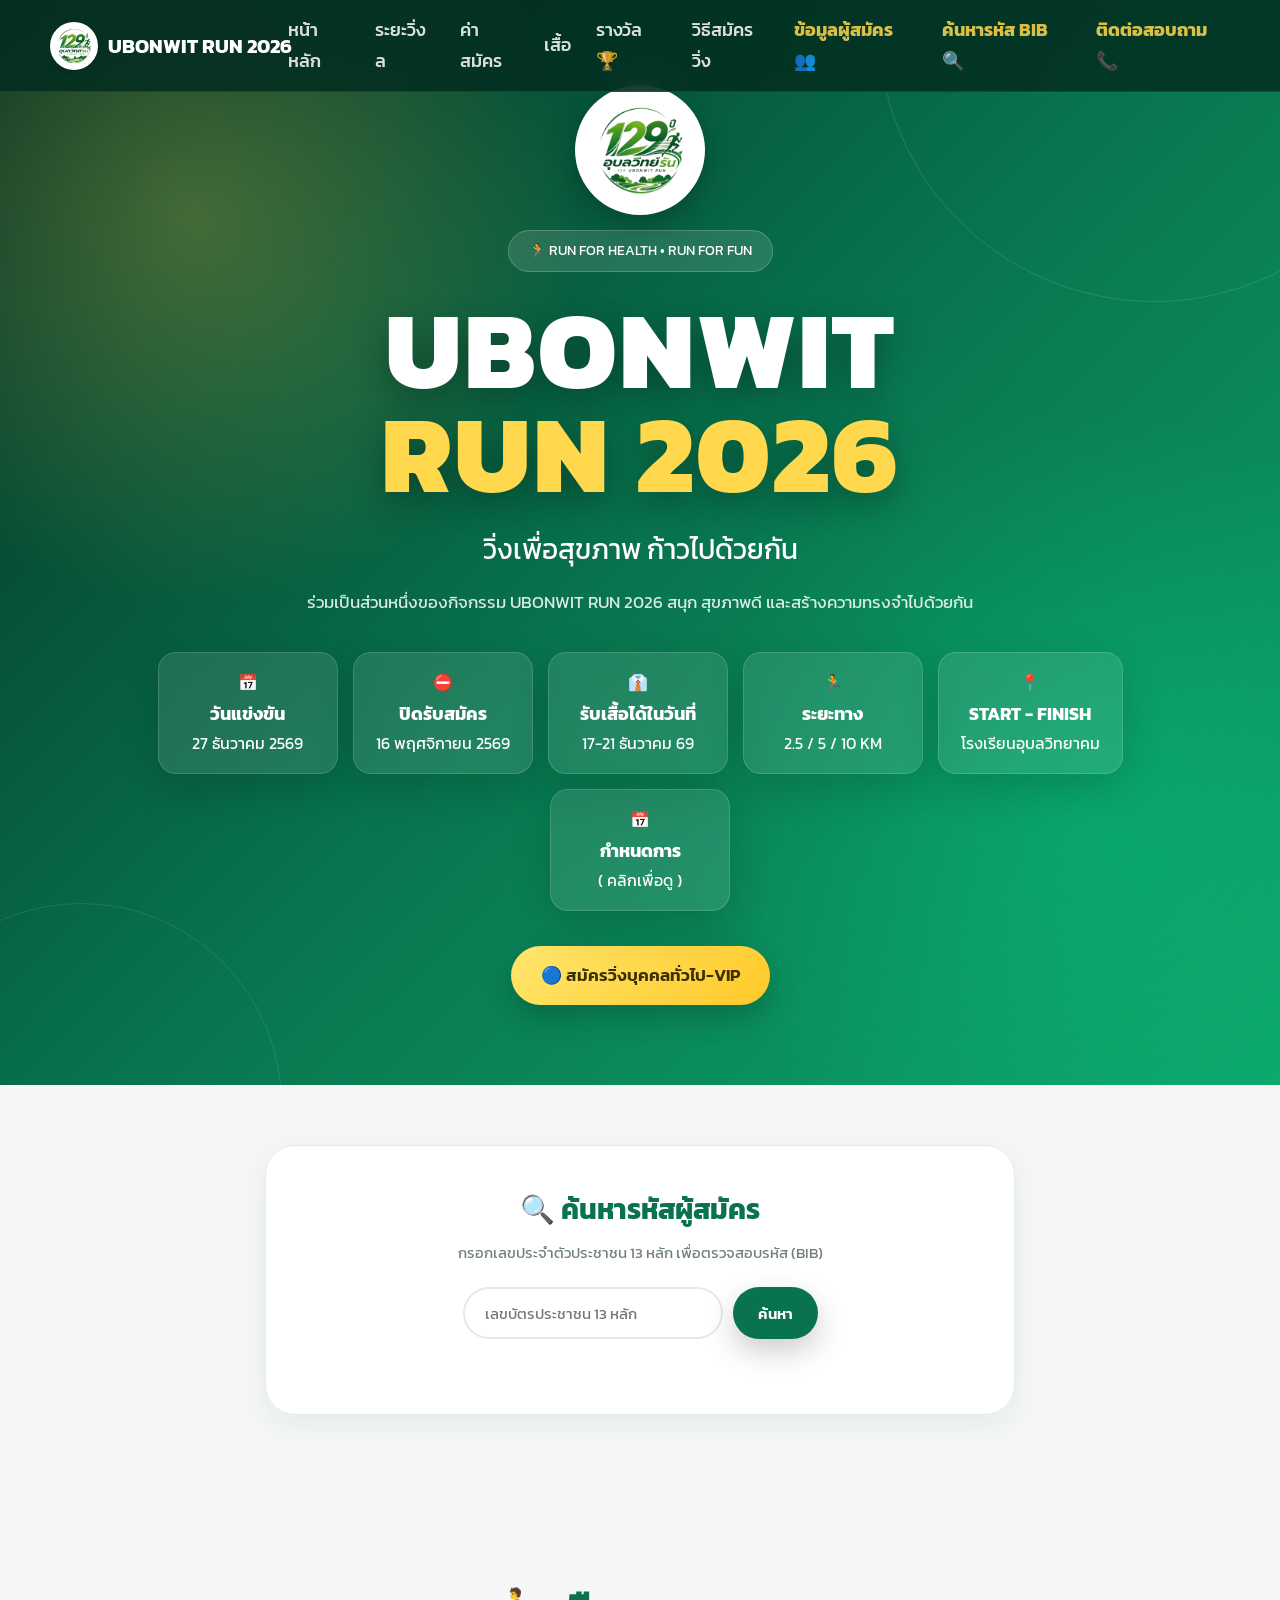
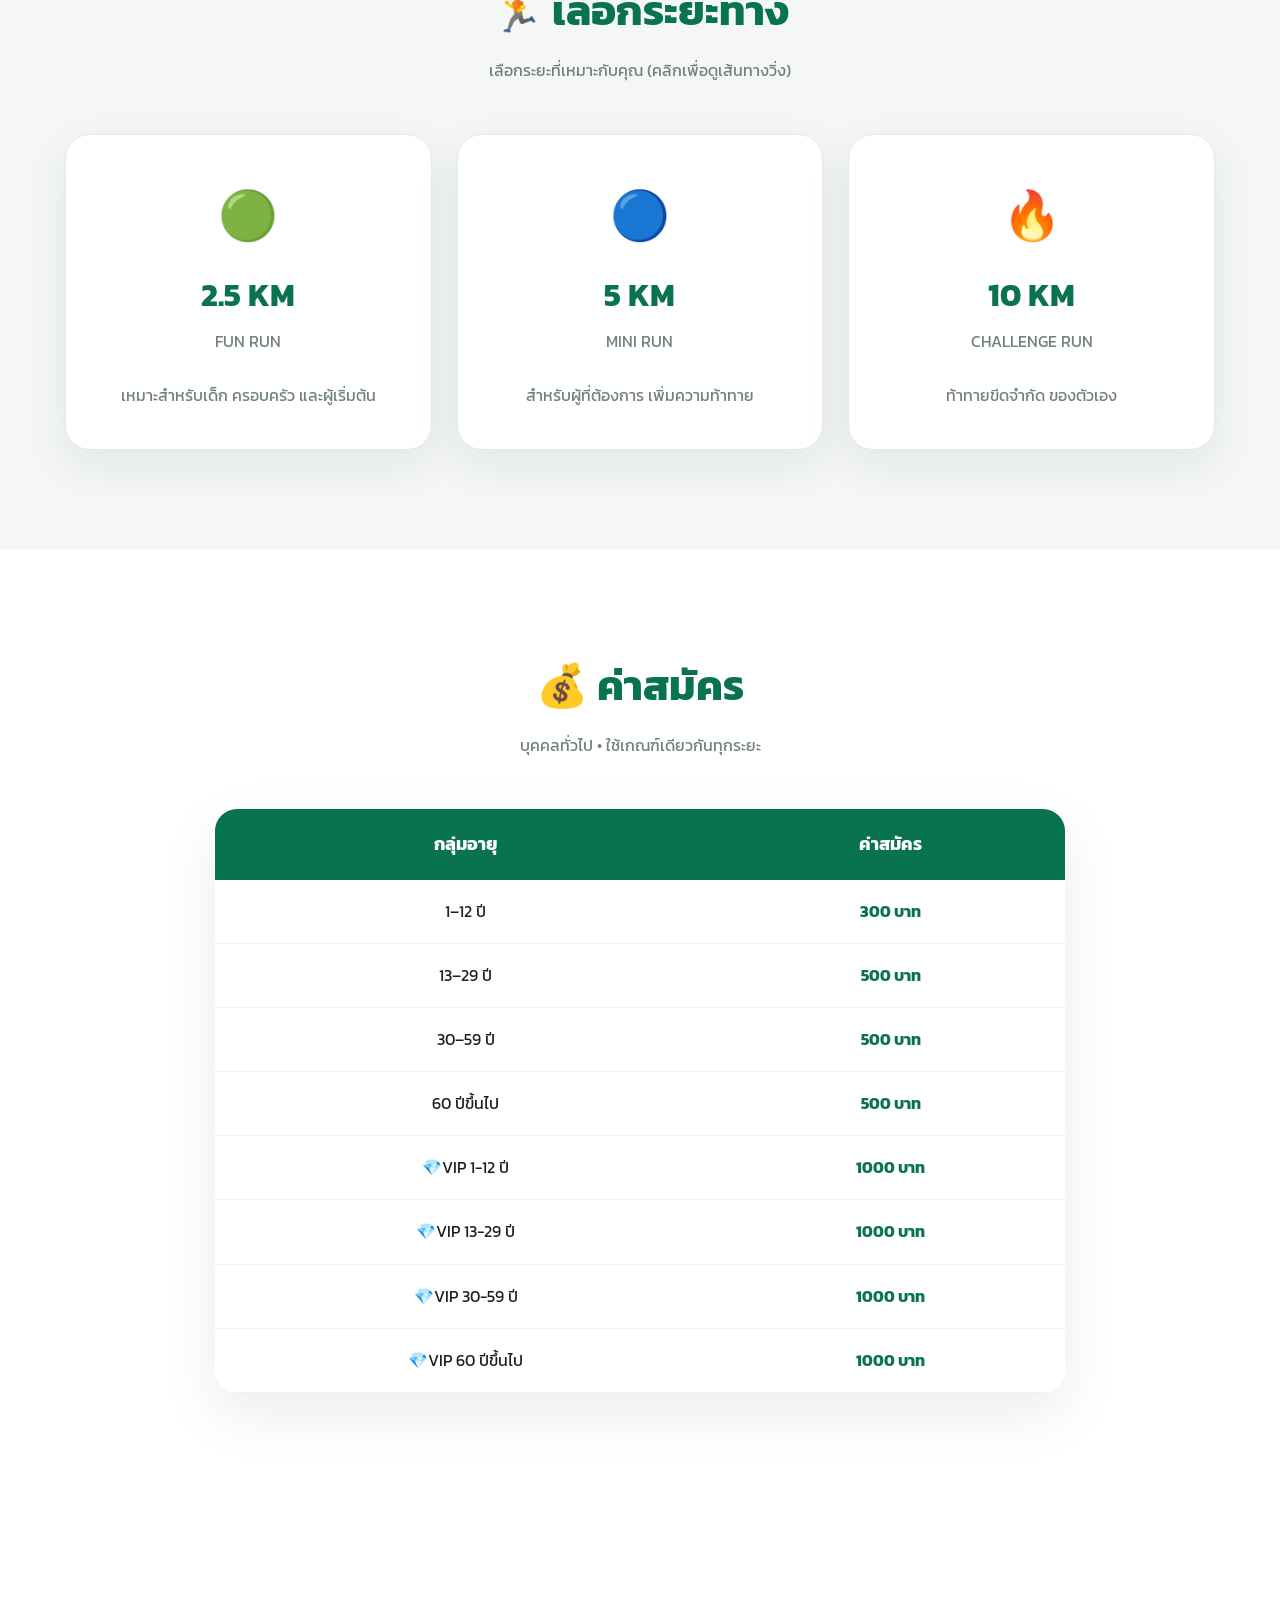
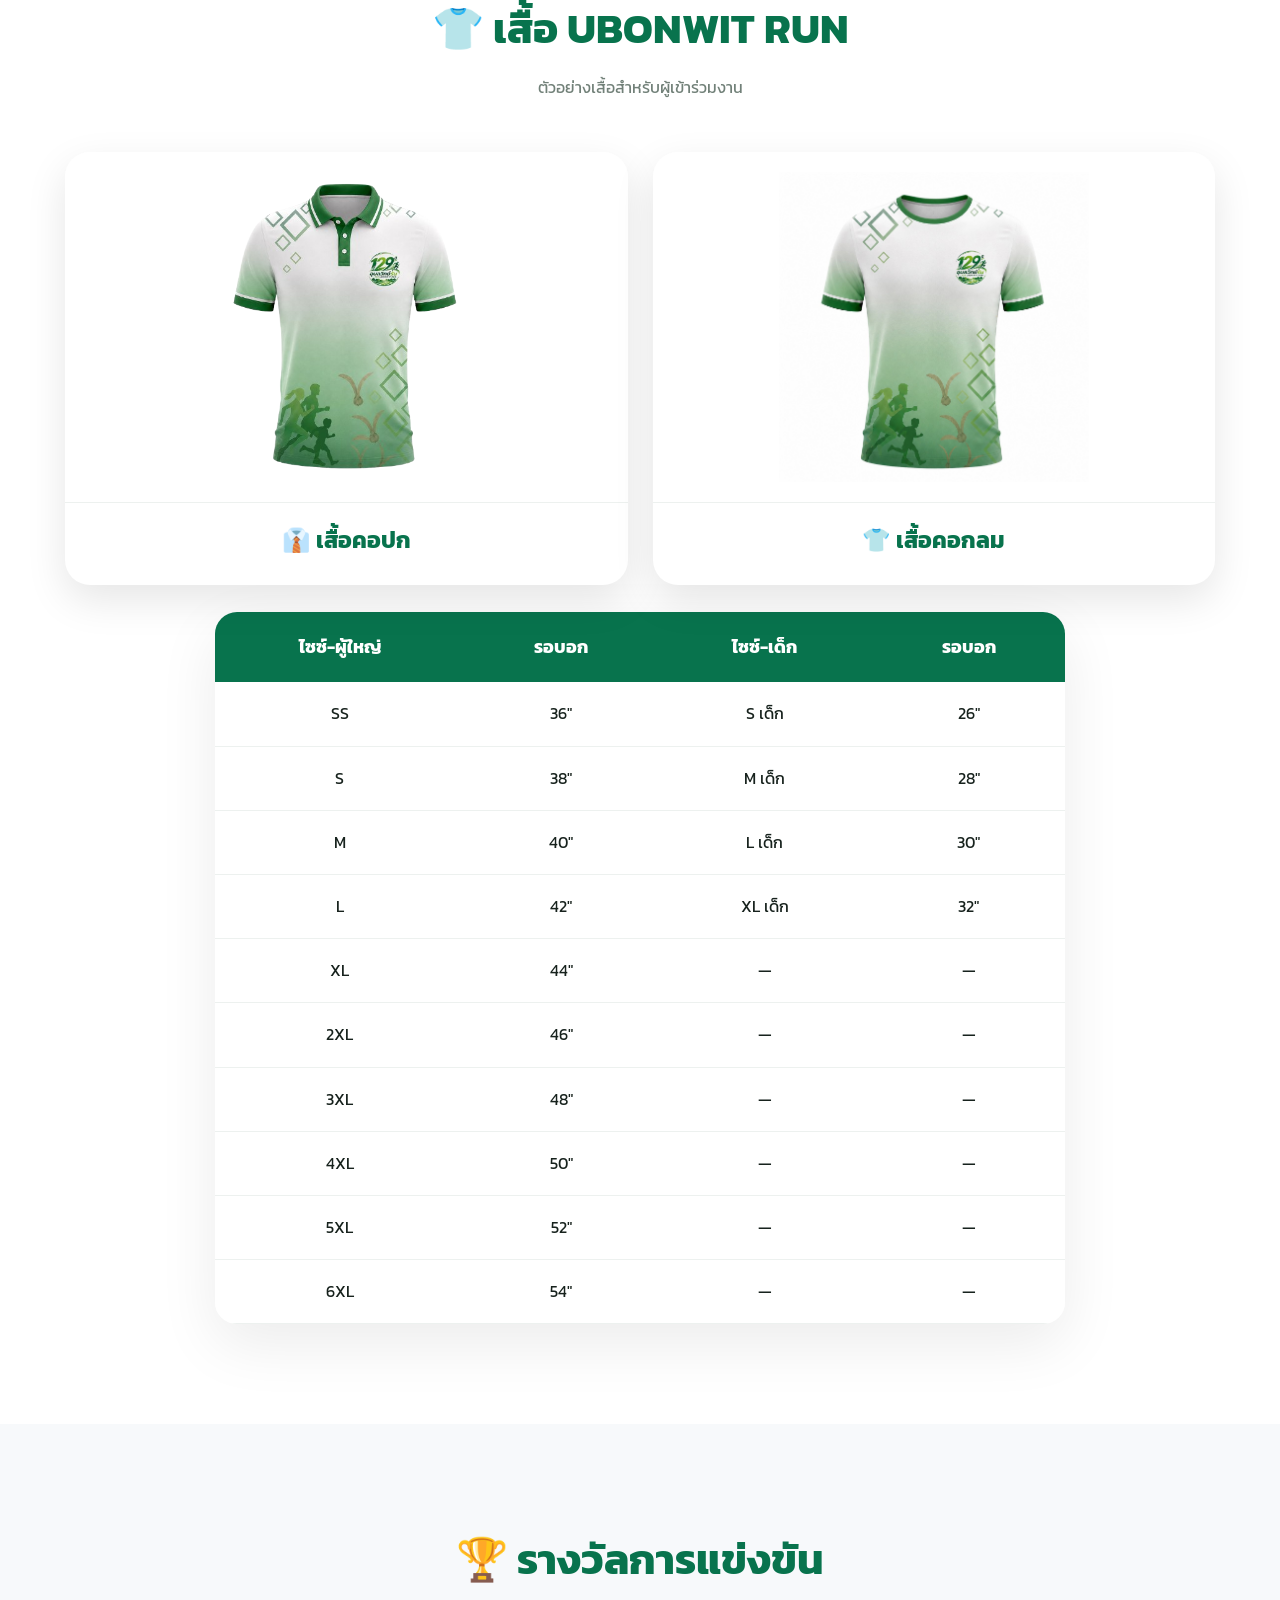
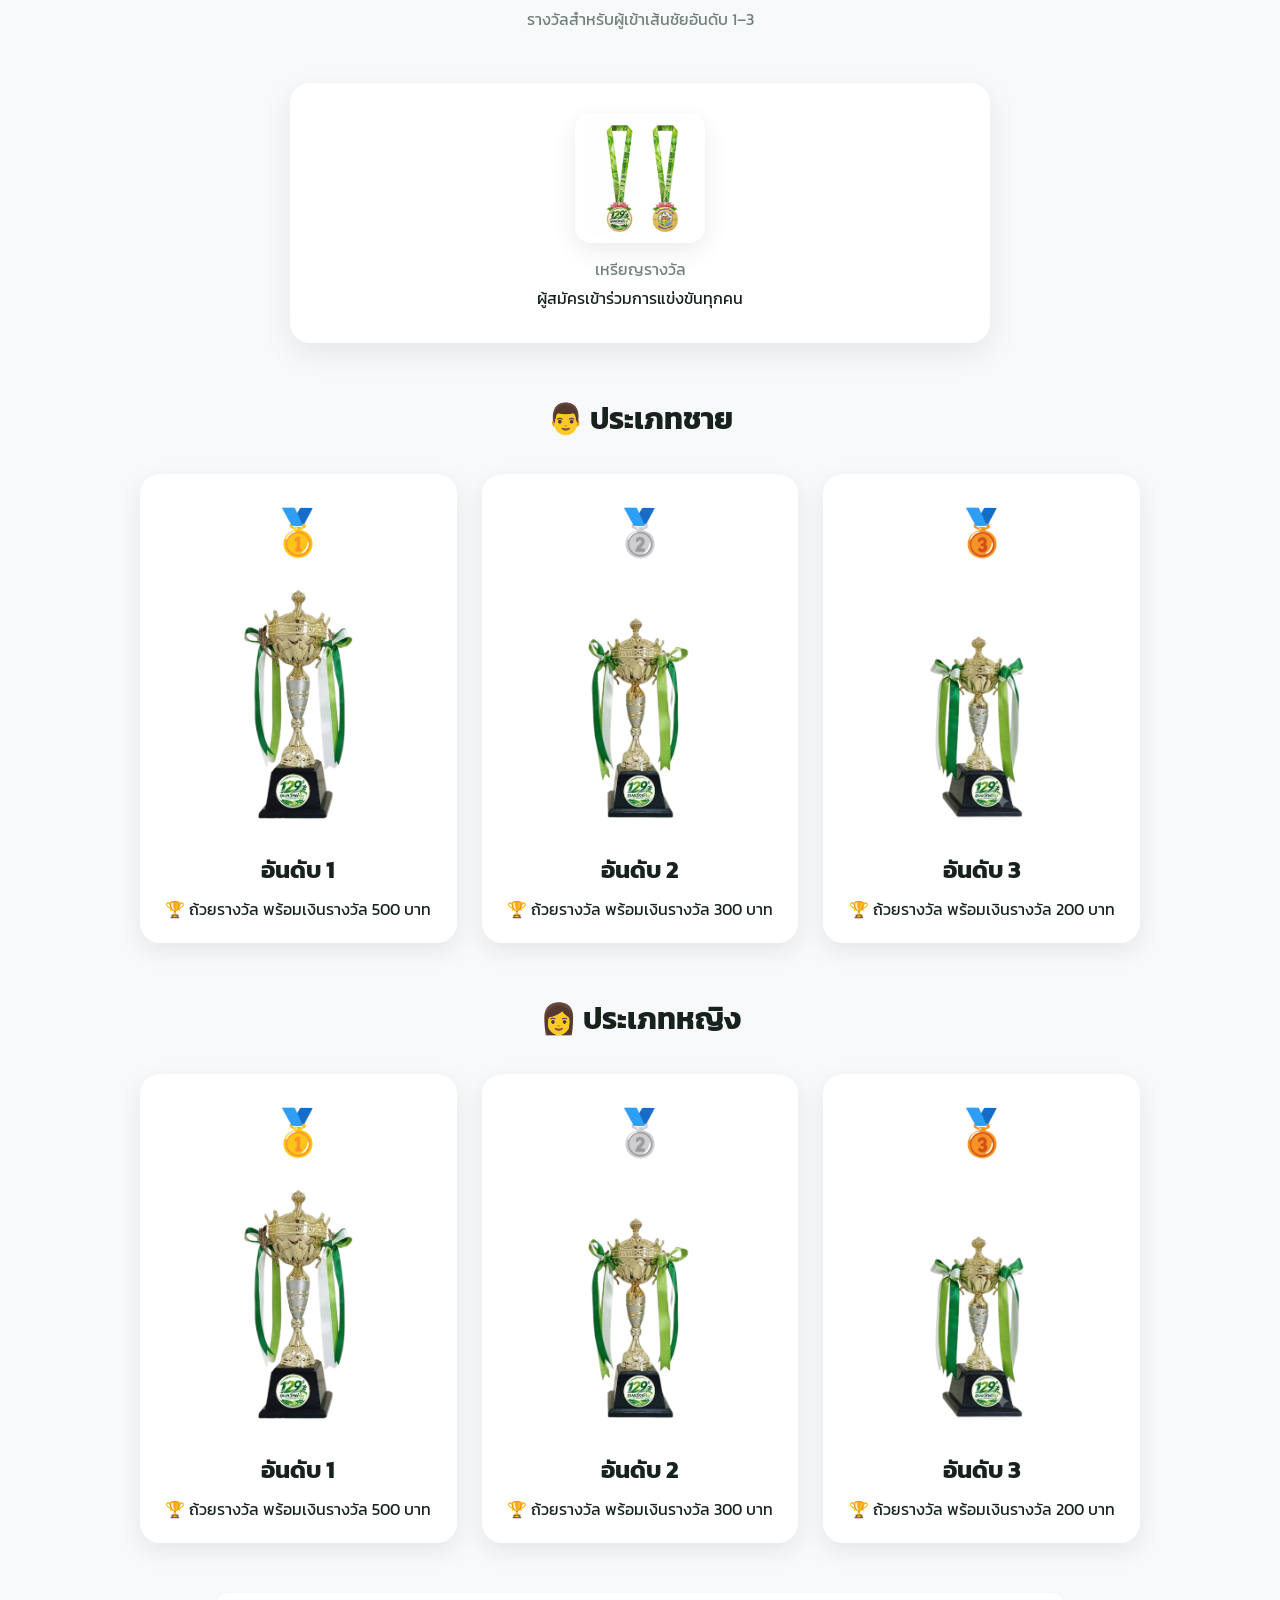
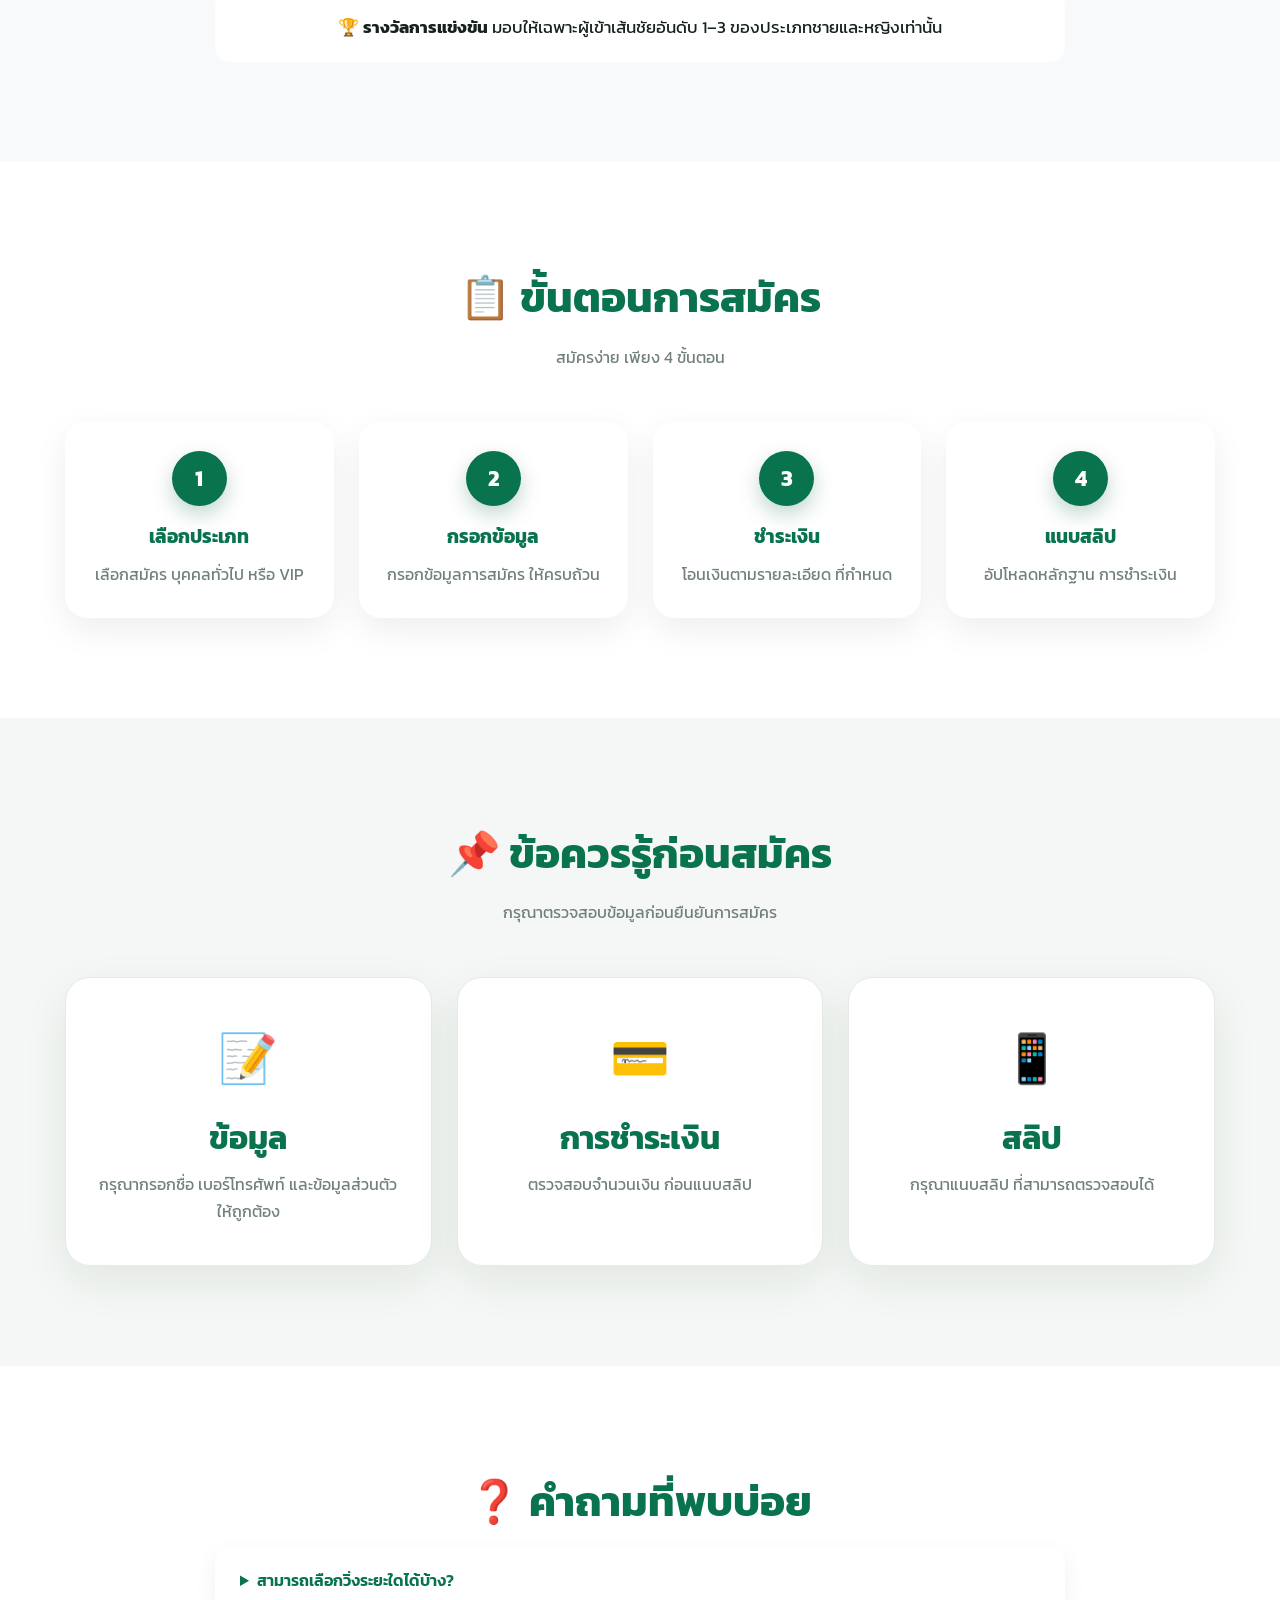
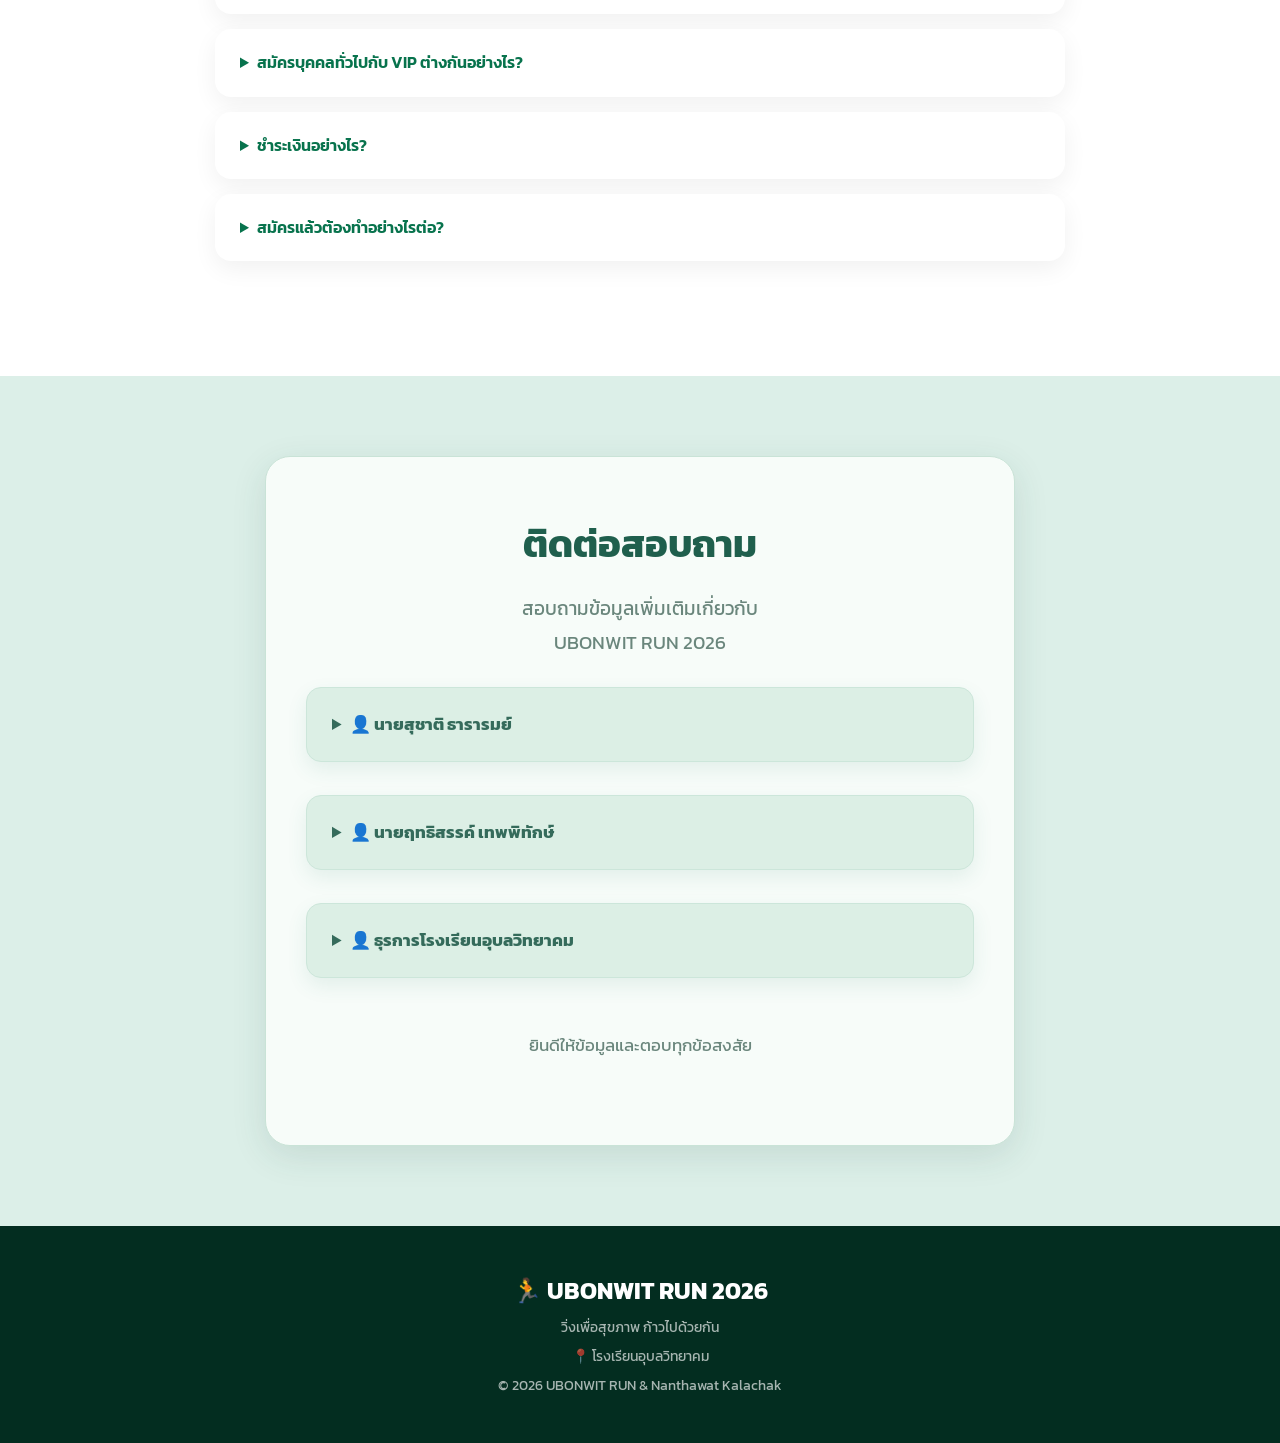
==== commit 19f4489a: "Update prize descriptions and links in index.html" ====
--- a/index.html
+++ b/index.html
@@ -73,7 +73,7 @@
             </a>
 
             <a href="#distance">
-                ระยะวิ่ง
+                ระยะวิ่งล
             </a>
 
             <a href="#price">
@@ -979,7 +979,7 @@
                     </h4>
 
                     <p>
-                        🏆 ถ้วยรางวัล
+                        🏆 ถ้วยรางวัล พร้อมเงินรางวัล 500 บาท
                     </p>
 
                 </div>
@@ -1002,7 +1002,7 @@
                     </h4>
 
                     <p>
-                        🏆 ถ้วยรางวัล
+                        🏆 ถ้วยรางวัล พร้อมเงินรางวัล 300 บาท
                     </p>
 
                 </div>
@@ -1025,7 +1025,7 @@
                     </h4>
 
                     <p>
-                        🏆 ถ้วยรางวัล
+                        🏆 ถ้วยรางวัล พร้อมเงินรางวัล 200 บาท 
                     </p>
 
                 </div>
@@ -1069,7 +1069,7 @@
                     </h4>
 
                     <p>
-                        🏆 ถ้วยรางวัล
+                        🏆 ถ้วยรางวัล พร้อมเงินรางวัล 500 บาท
                     </p>
 
                 </div>
@@ -1088,11 +1088,11 @@
                     >
 
                     <h4>
-                        อันดับ 2
+                        อันดับ 2 
                     </h4>
 
                     <p>
-                        🏆 ถ้วยรางวัล
+                        🏆 ถ้วยรางวัล พร้อมเงินรางวัล 300 บาท
                     </p>
 
                 </div>
@@ -1115,7 +1115,7 @@
                     </h4>
 
                     <p>
-                        🏆 ถ้วยรางวัล
+                        🏆 ถ้วยรางวัล พร้อมเงินรางวัล 200 บาท
                     </p>
 
                 </div>
--- a/css/style.css
+++ b/css/style.css
@@ -101,12 +101,11 @@
 
 .navbar-inner {
     display: flex;
+    align-items: center;
     justify-content: space-between;
-    align-items: center;
-
-    min-height: 40px;
-}
-
+    width: 100%;
+    padding: 0 50px;
+}
 
 /* =========================================================
    LOGO
@@ -4375,30 +4374,236 @@
 
 }
 
+/* =========================================================
+   POPUP กำหนดการ
+========================================================= */
+
+.schedule-card {
+    cursor: pointer;
+
+    transition:
+        transform 0.2s ease,
+        box-shadow 0.2s ease;
+}
+
+.schedule-card:hover {
+    transform: translateY(-3px);
+
+    box-shadow:
+        0 10px 28px rgba(0, 0, 0, 0.12);
+}
+
+.schedule-card:active {
+    transform: scale(0.97);
+}
+
+
+/* พื้นหลัง Popup */
+
+.schedule-modal {
+    display: none;
+
+    position: fixed;
+
+    inset: 0;
+
+    z-index: 9999;
+
+    align-items: center;
+    justify-content: center;
+
+    padding: 20px;
+
+    background: rgba(0, 0, 0, 0.78);
+
+    backdrop-filter: blur(6px);
+    -webkit-backdrop-filter: blur(6px);
+}
+
+.schedule-modal.active {
+    display: flex;
+}
+
+
+/* กล่องรูป */
+
+.schedule-modal-content {
+    position: relative;
+
+    width: auto;
+    max-width: 92vw;
+    max-height: 90vh;
+
+    display: flex;
+
+    align-items: center;
+    justify-content: center;
+
+    animation: schedulePopup 0.25s ease;
+}
+
+.schedule-modal-content img {
+    display: block;
+
+    max-width: 100%;
+    max-height: 88vh;
+
+    width: auto;
+    height: auto;
+
+    object-fit: contain;
+
+    border-radius: 12px;
+
+    box-shadow:
+        0 15px 50px rgba(0, 0, 0, 0.4);
+}
+
+
+/* ปุ่มปิด */
+
+.schedule-close {
+    position: absolute;
+
+    top: -15px;
+    right: -15px;
+
+    width: 42px;
+    height: 42px;
+
+    display: flex;
+
+    align-items: center;
+    justify-content: center;
+
+    padding: 0;
+
+    border: none;
+
+    border-radius: 50%;
+
+    background: white;
+
+    color: #174d3c;
+
+    font-size: 30px;
+
+    line-height: 1;
+
+    cursor: pointer;
+
+    box-shadow:
+        0 5px 18px rgba(0, 0, 0, 0.25);
+
+    z-index: 2;
+
+    transition: 0.2s ease;
+}
+
+.schedule-close:hover {
+    transform: scale(1.08);
+}
+
+.schedule-close:active {
+    transform: scale(0.92);
+}
+
+
+/* Animation */
+
+@keyframes schedulePopup {
+
+    from {
+        opacity: 0;
+        transform: scale(0.92);
+    }
+
+    to {
+        opacity: 1;
+        transform: scale(1);
+    }
+
+}
+
+
+/* =========================================================
+   MOBILE
+========================================================= */
+
 @media (max-width: 700px) {
 
-    .info-card-center {
-        grid-column: 1 / -1;
-
-        width: fit-content;
-        max-width: 90%;
-
-        justify-self: center;
-
-        padding: 12px 22px;
-
-        text-align: center;
-
+    .schedule-modal {
+        padding: 12px;
+    }
+
+    .schedule-modal-content {
+        max-width: 94vw;
+        max-height: 88vh;
+    }
+
+    .schedule-modal-content img {
+        max-width: 94vw;
+        max-height: 82vh;
+
+        border-radius: 10px;
+    }
+
+    .schedule-close {
+        top: -8px;
+        right: -5px;
+
+        width: 40px;
+        height: 40px;
+
+        font-size: 28px;
+    }
+
+    .schedule-card {
+        cursor: pointer;
+    }
+
+}
+
+@media (min-width: 1440px) {
+
+    .nav-menu {
+        gap: 16px;
+    }
+
+    .nav-menu a {
+        font-size: 17px;
+    }
+
+}
+.navbar {
+    display: flex;
+    align-items: center;
+    justify-content: space-between;
+    width: 100%;
+}
+
+.navbar {
+    display: flex;
+    justify-content: space-between;
+    align-items: center;
+}
+
+@media (max-width: 700px) {
+
+    .navbar .container {
+        width: 100%;
+        max-width: none;
+        padding-left: 15px;
+        padding-right: 15px;
+        box-sizing: border-box;
+    }
+
+    .navbar-inner {
+        width: 100%;
         display: flex;
-        flex-direction: column;
         align-items: center;
-        justify-content: center;
-
-        border-radius: 16px;
-    }
-
-    .info-card-center strong {
-        display: block;
-    }
-
-}
+        justify-content: space-between;
+    }
+
+}
+
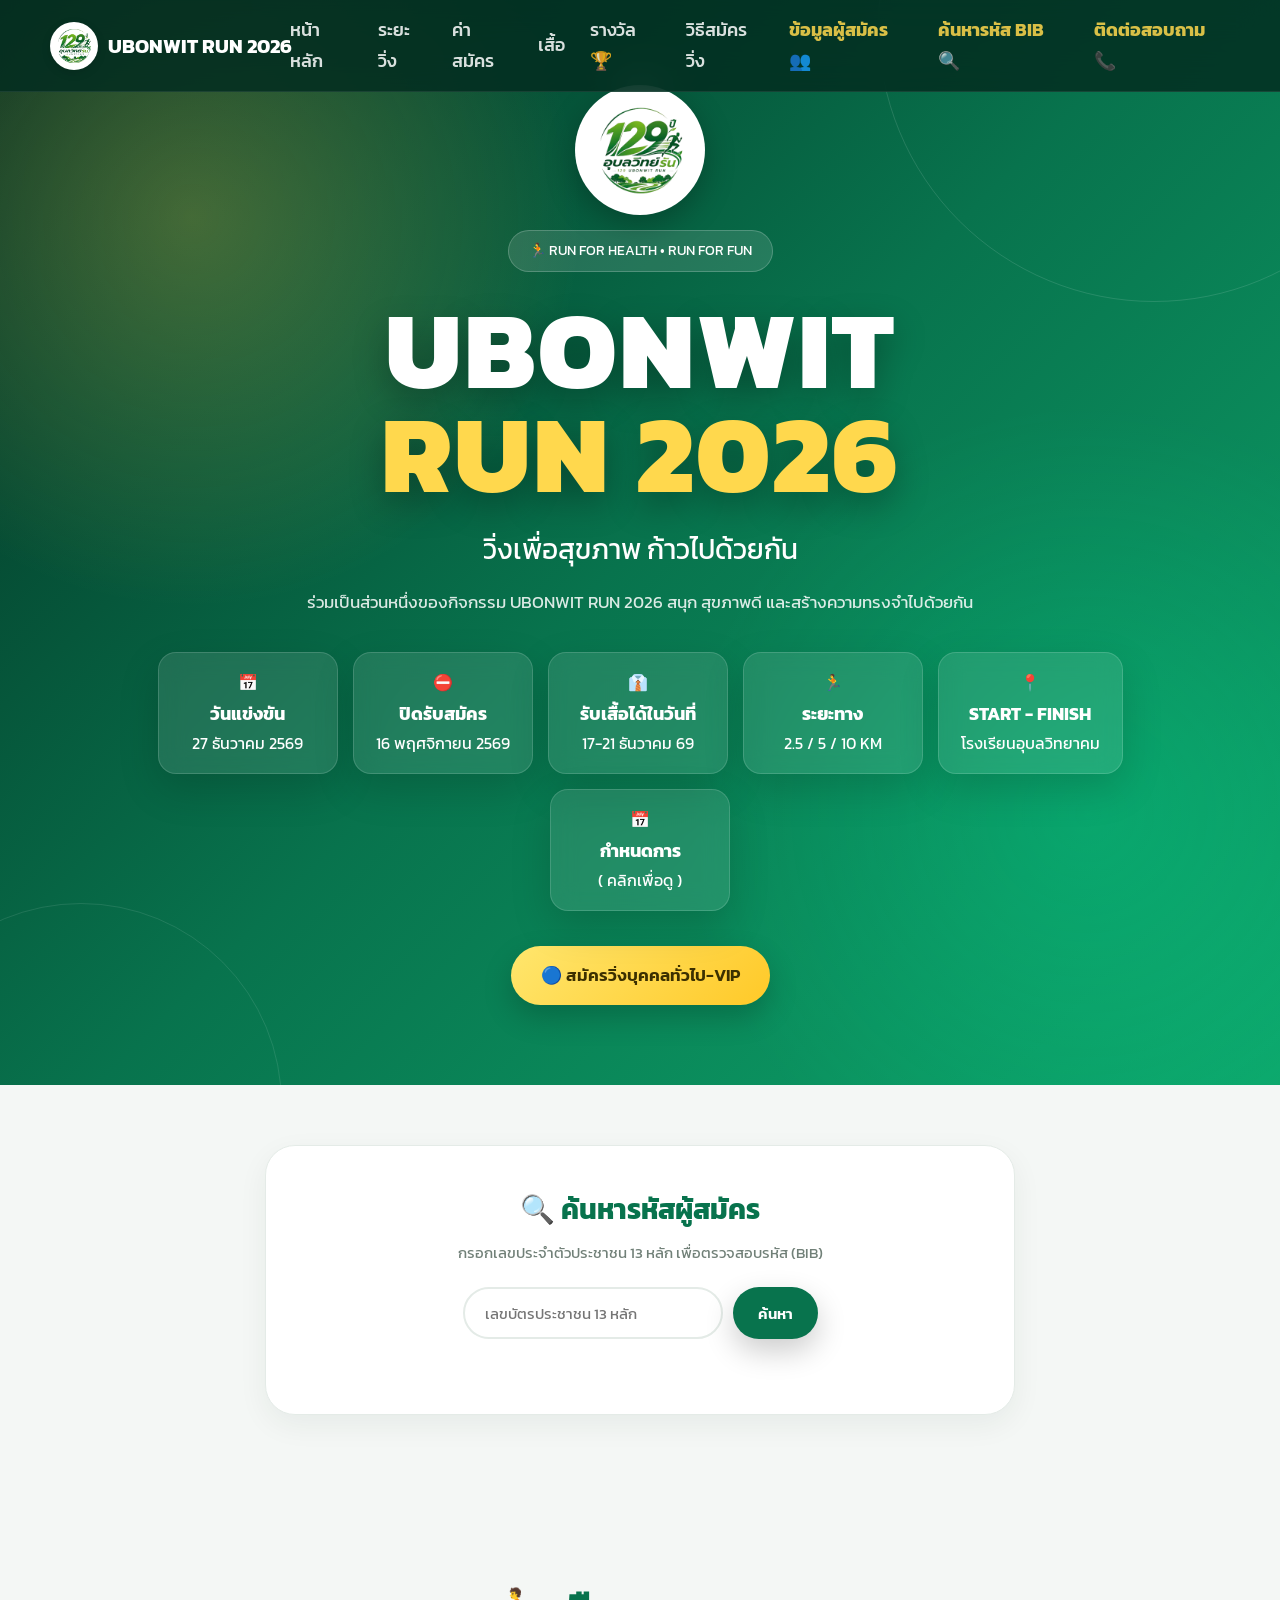
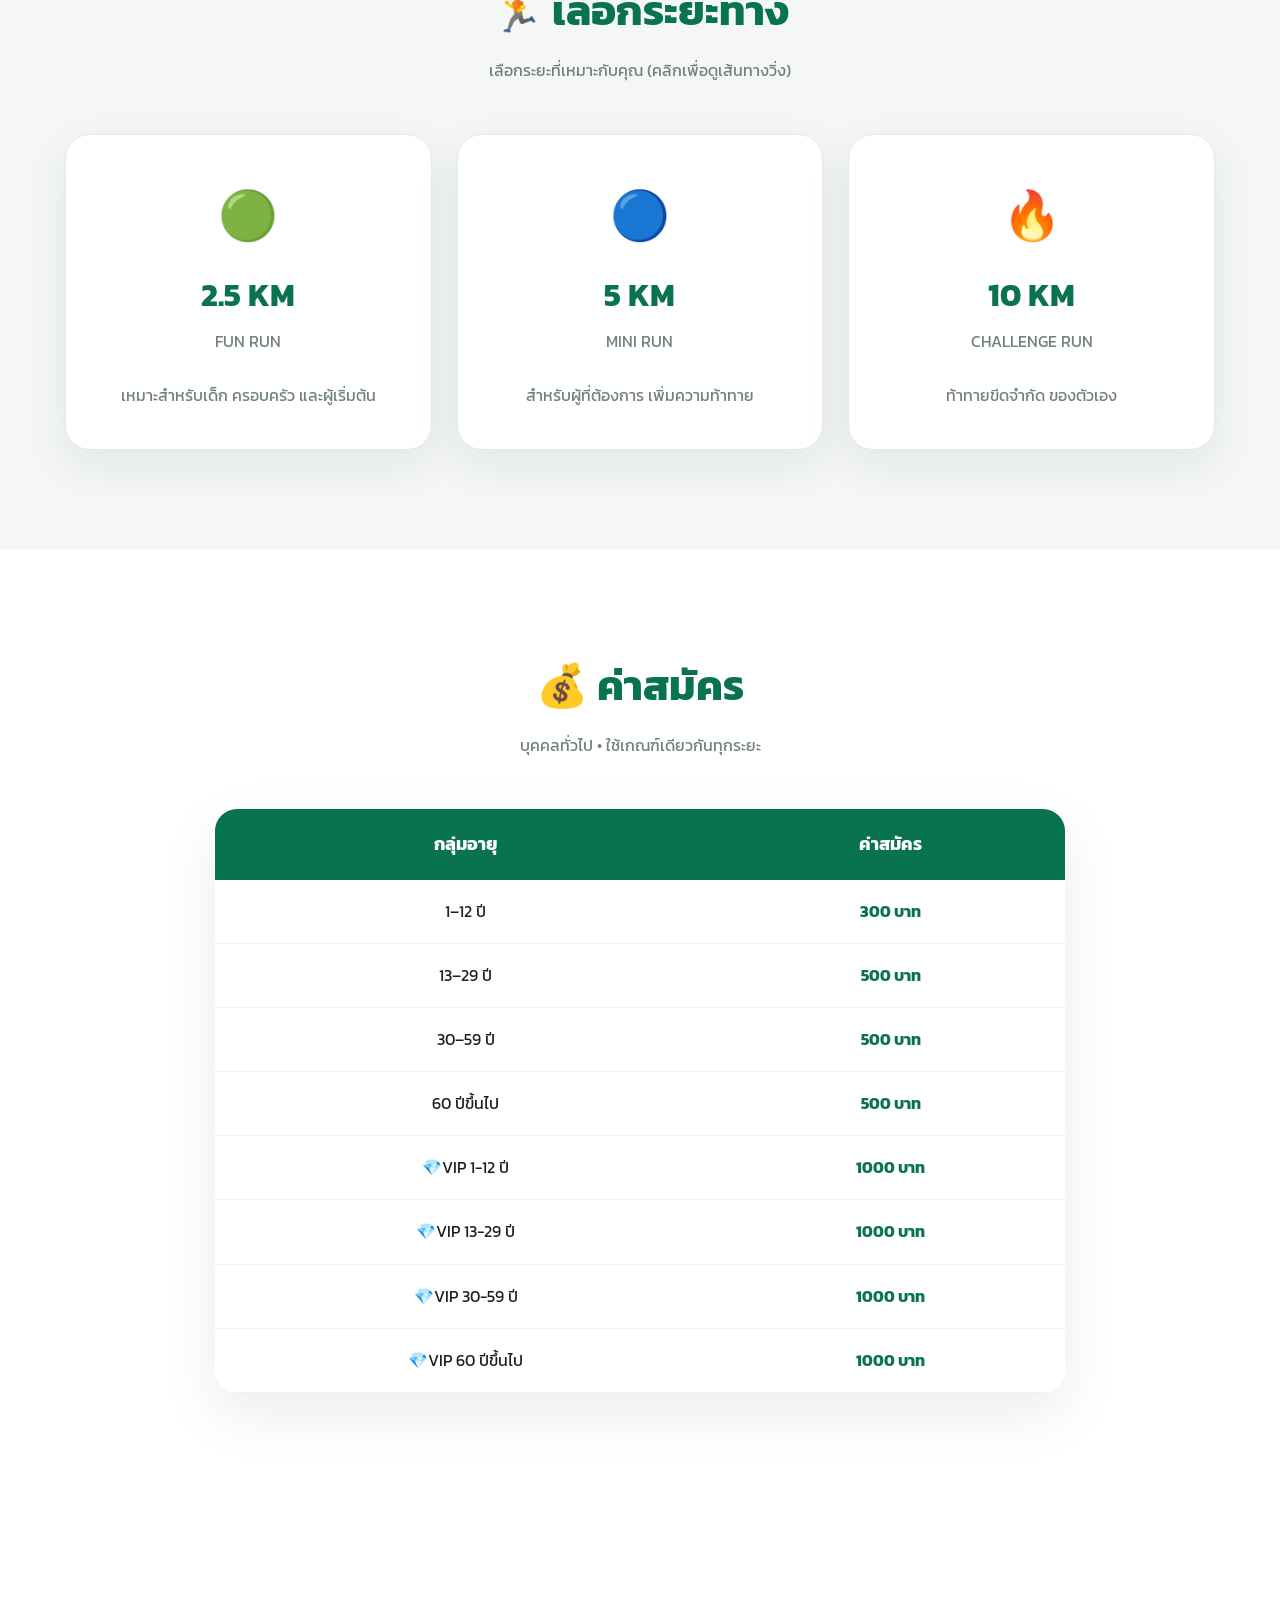
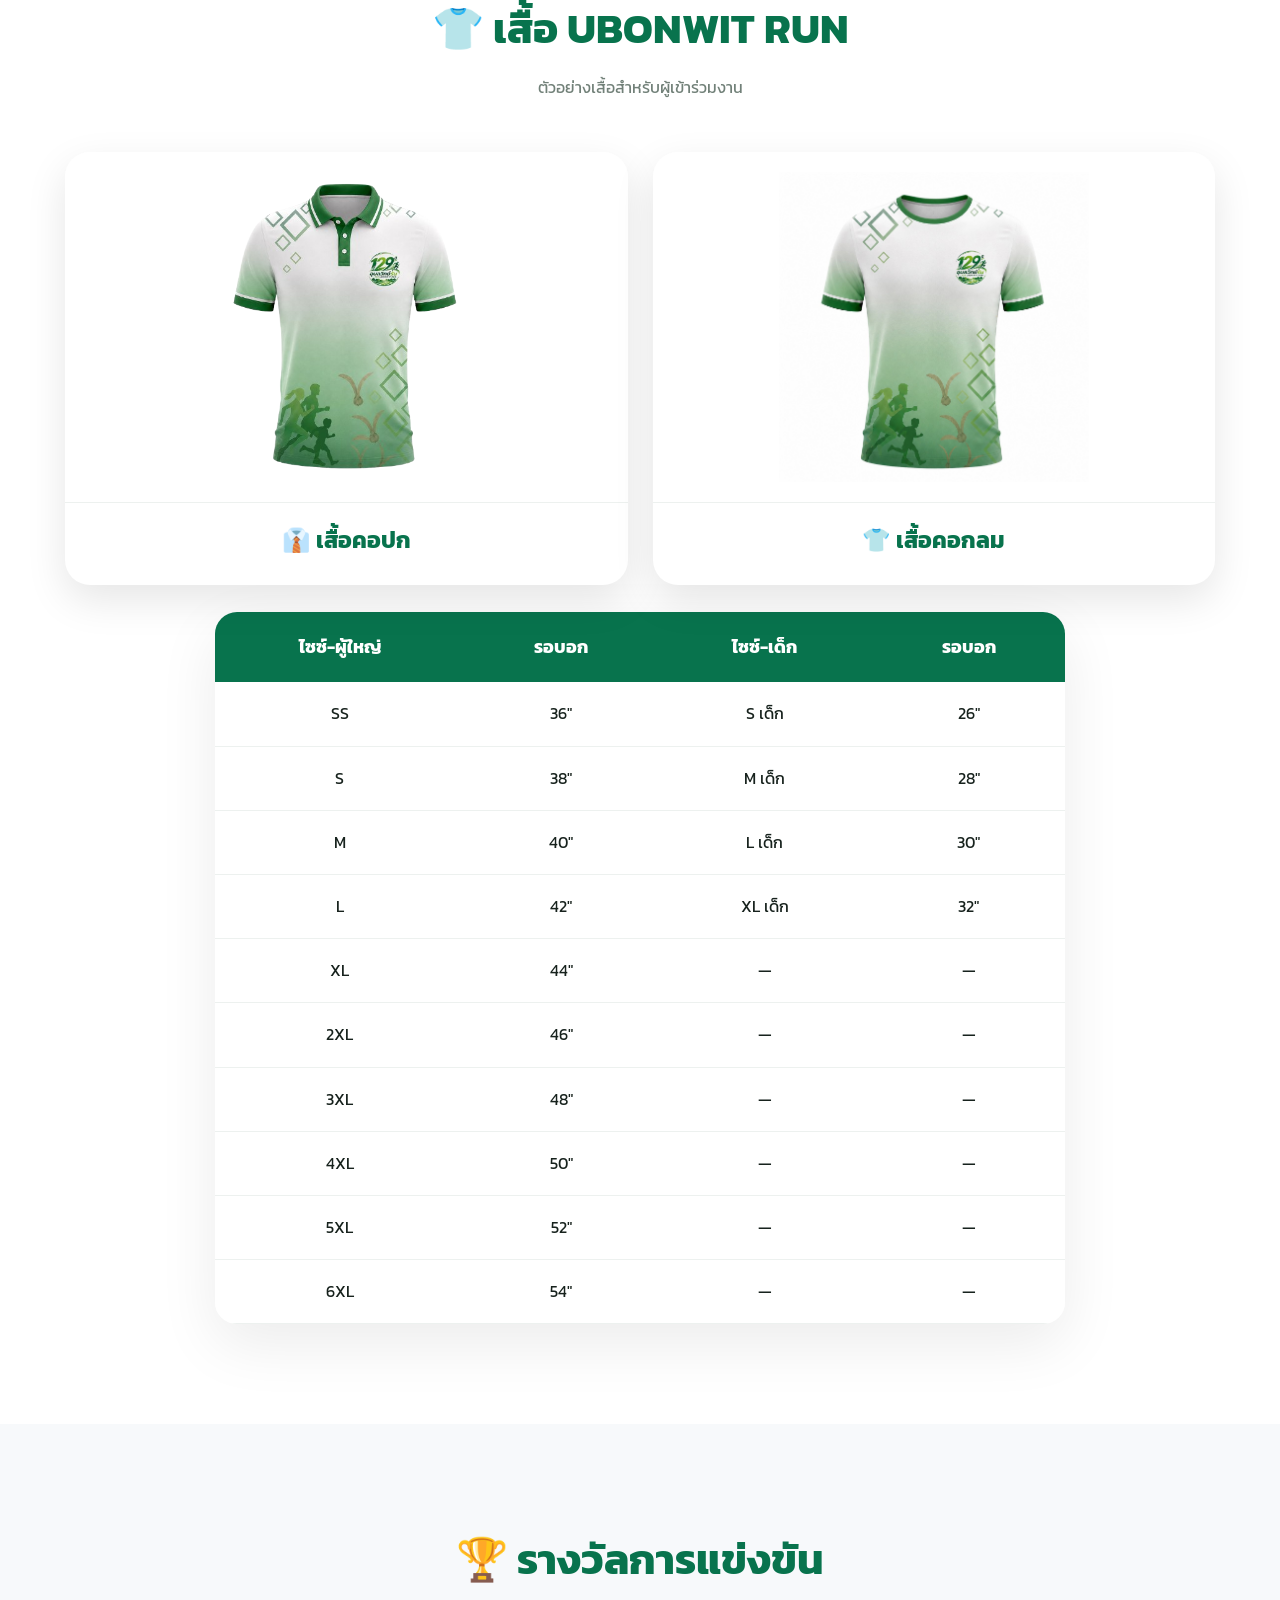
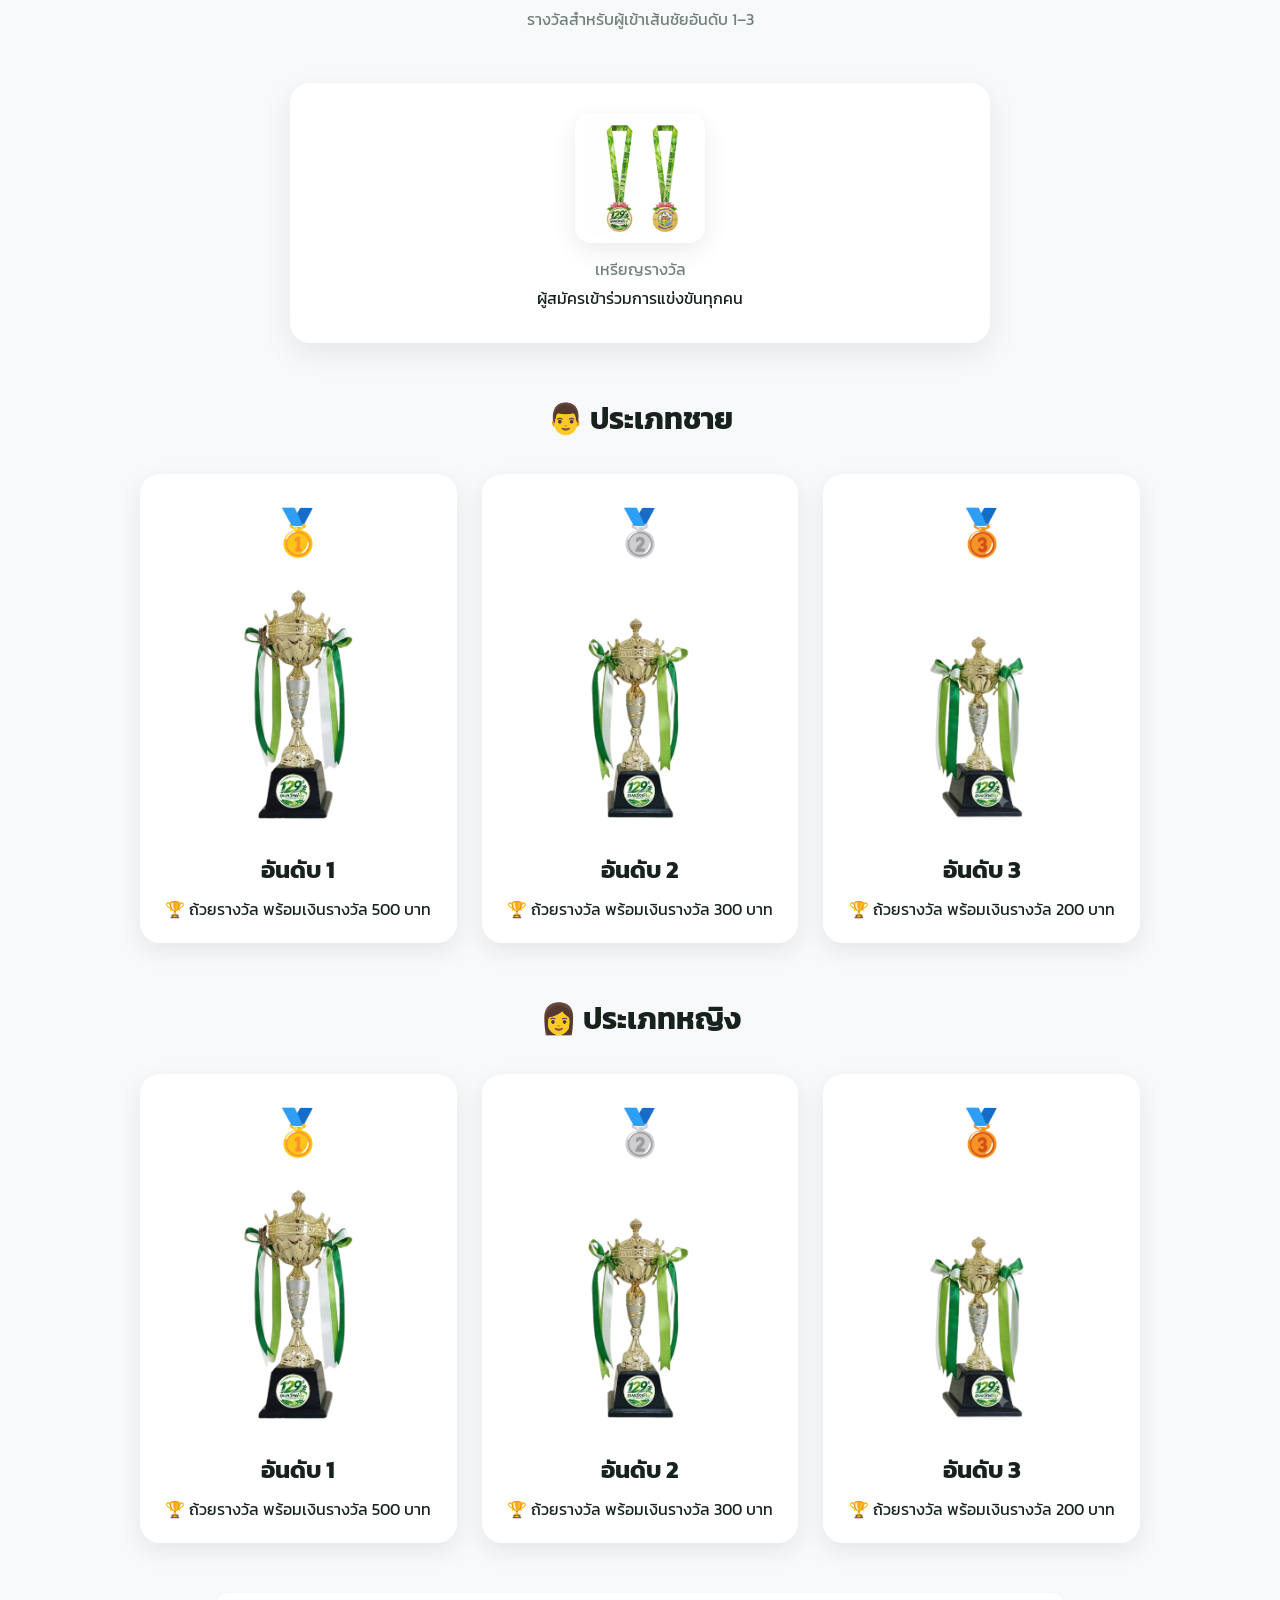
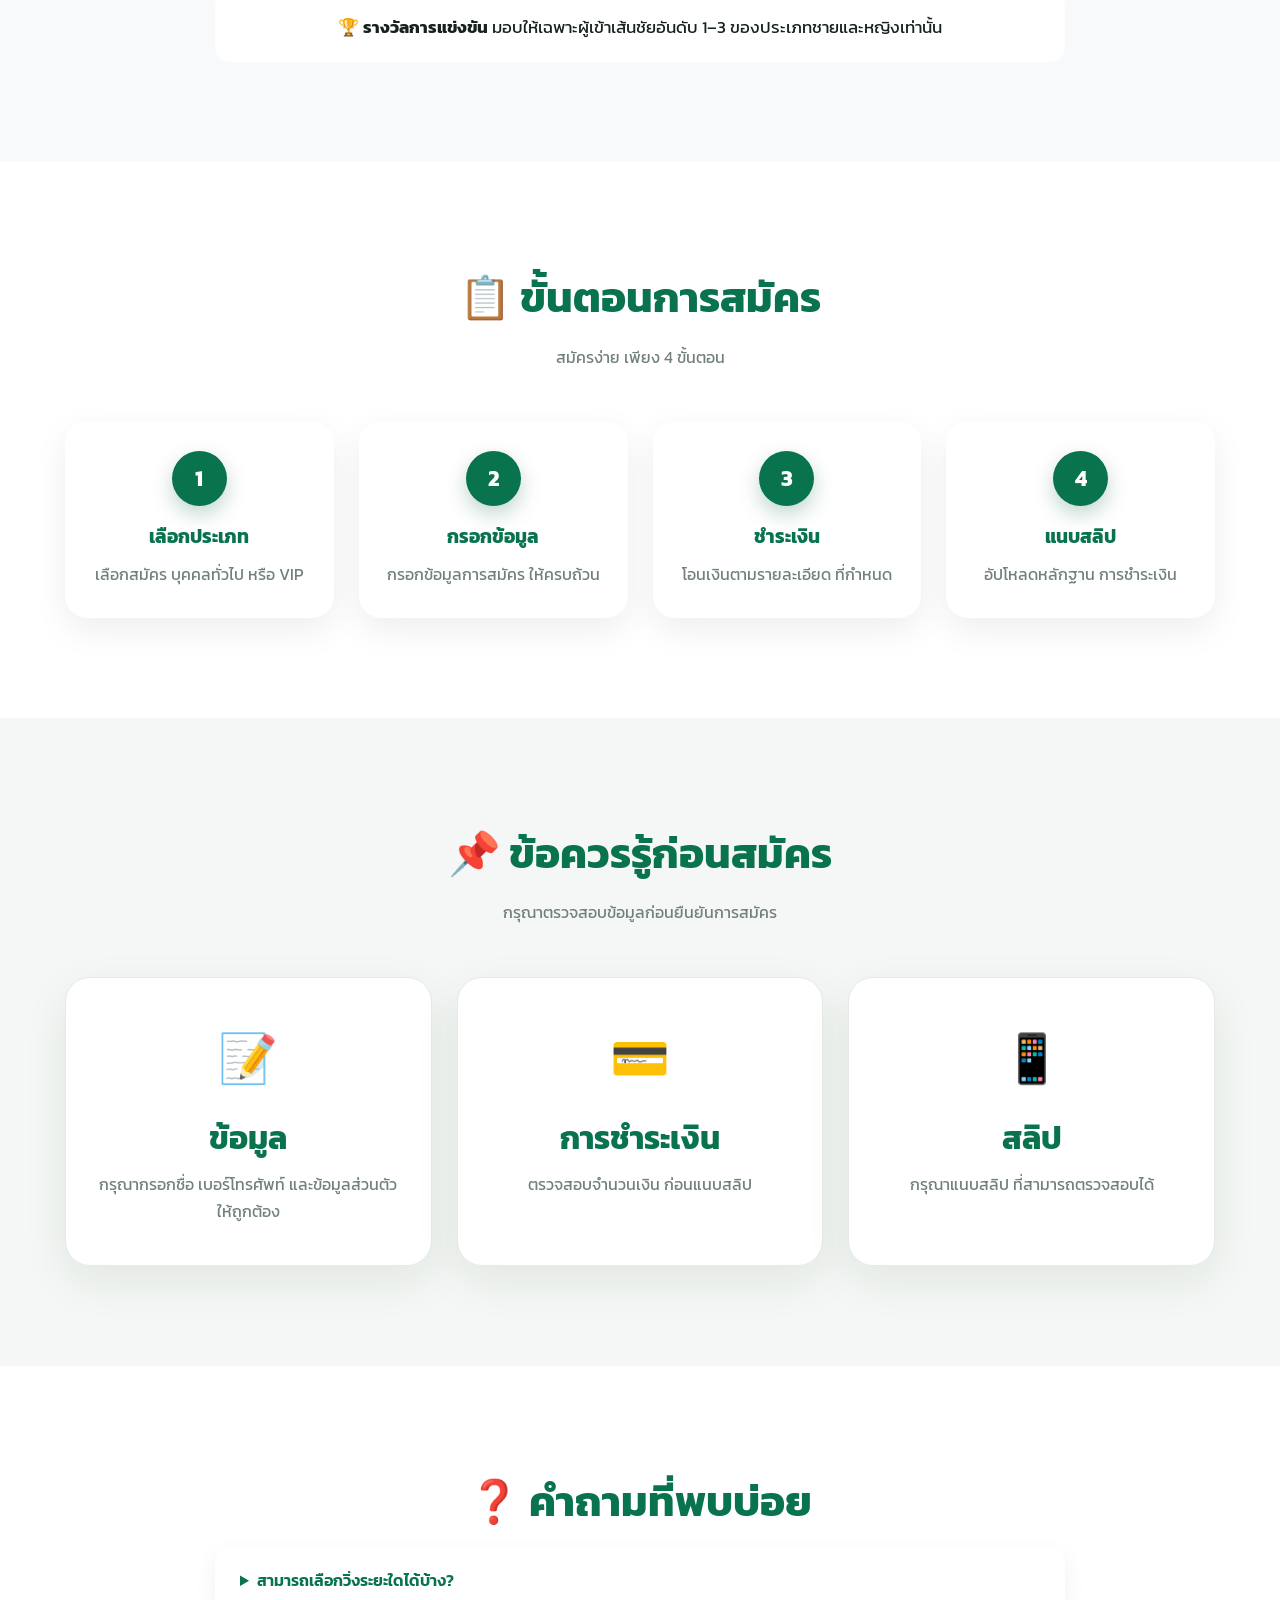
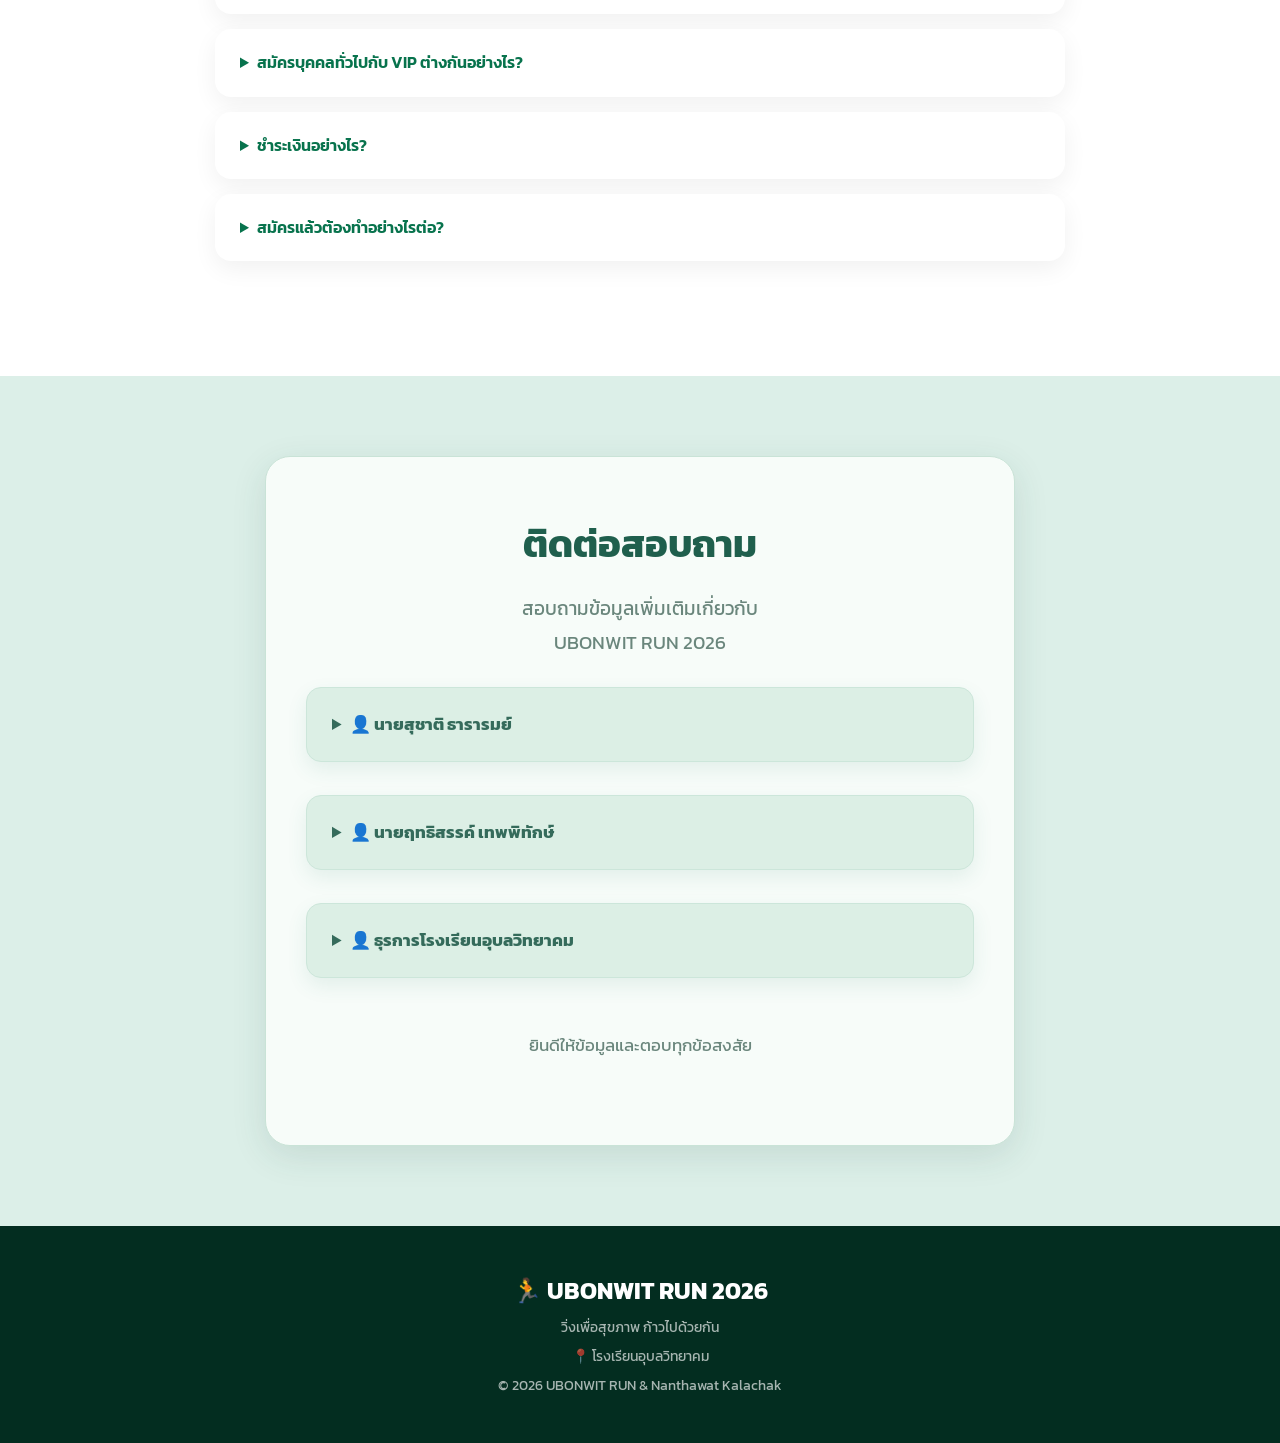
==== commit cad3db41: "Update index.html" ====
--- a/index.html
+++ b/index.html
@@ -73,7 +73,7 @@
             </a>
 
             <a href="#distance">
-                ระยะวิ่งล
+                ระยะวิ่ง
             </a>
 
             <a href="#price">
@@ -406,7 +406,7 @@
             <!-- 2.5 KM -->
 
             <div class="card"
-                 onclick="showMap('images/map-2.5km.png')"
+                 onclick="showMap('images/map-2.5km.jpg')"
                  style="cursor:pointer;">
 
                 <div class="card-icon">
@@ -429,7 +429,7 @@
             <!-- 5 KM -->
 
             <div class="card"
-                 onclick="showMap('images/map-5km.png')"
+                 onclick="showMap('images/map-5km.jpg')"
                  style="cursor:pointer;">
 
                 <div class="card-icon">
@@ -452,7 +452,7 @@
             <!-- 10 KM -->
 
             <div class="card"
-                 onclick="showMap('images/map-10km.png')"
+                 onclick="showMap('images/map-10km.jpg')"
                  style="cursor:pointer;">
 
                 <div class="card-icon">
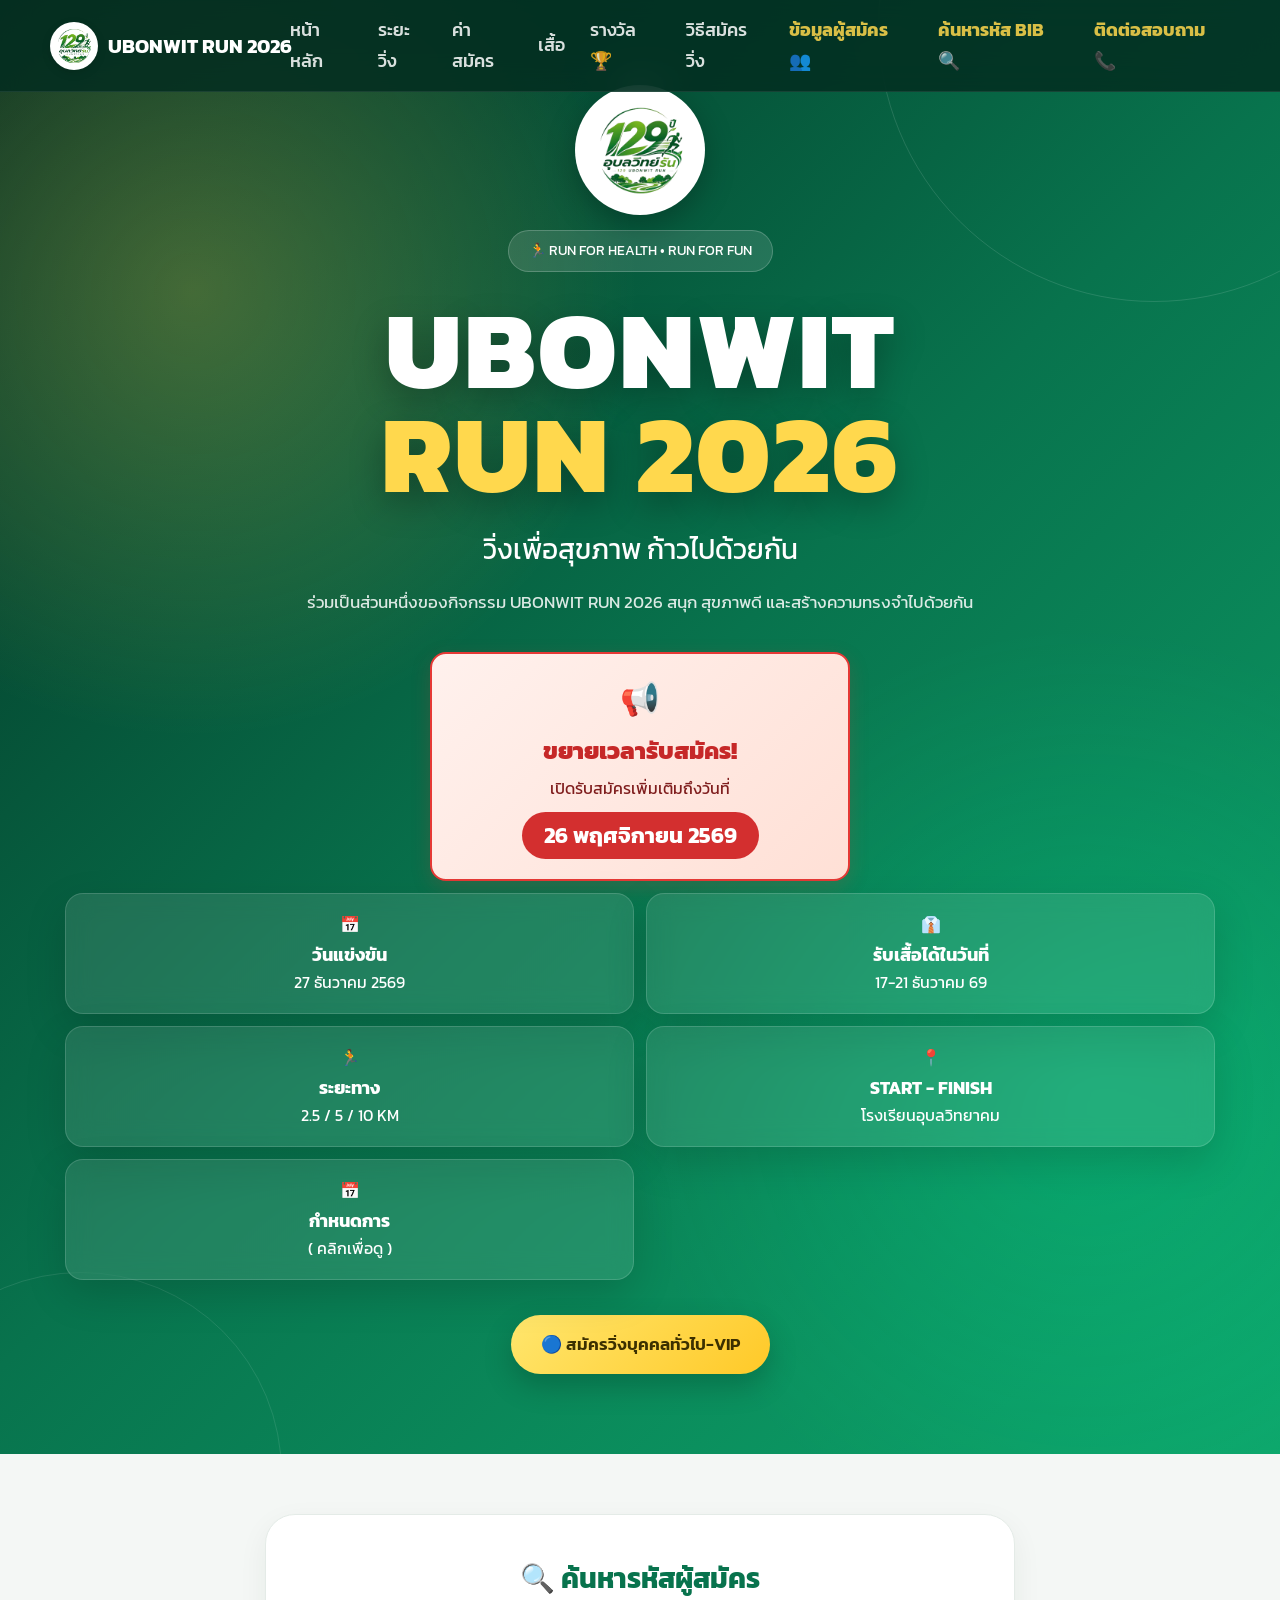
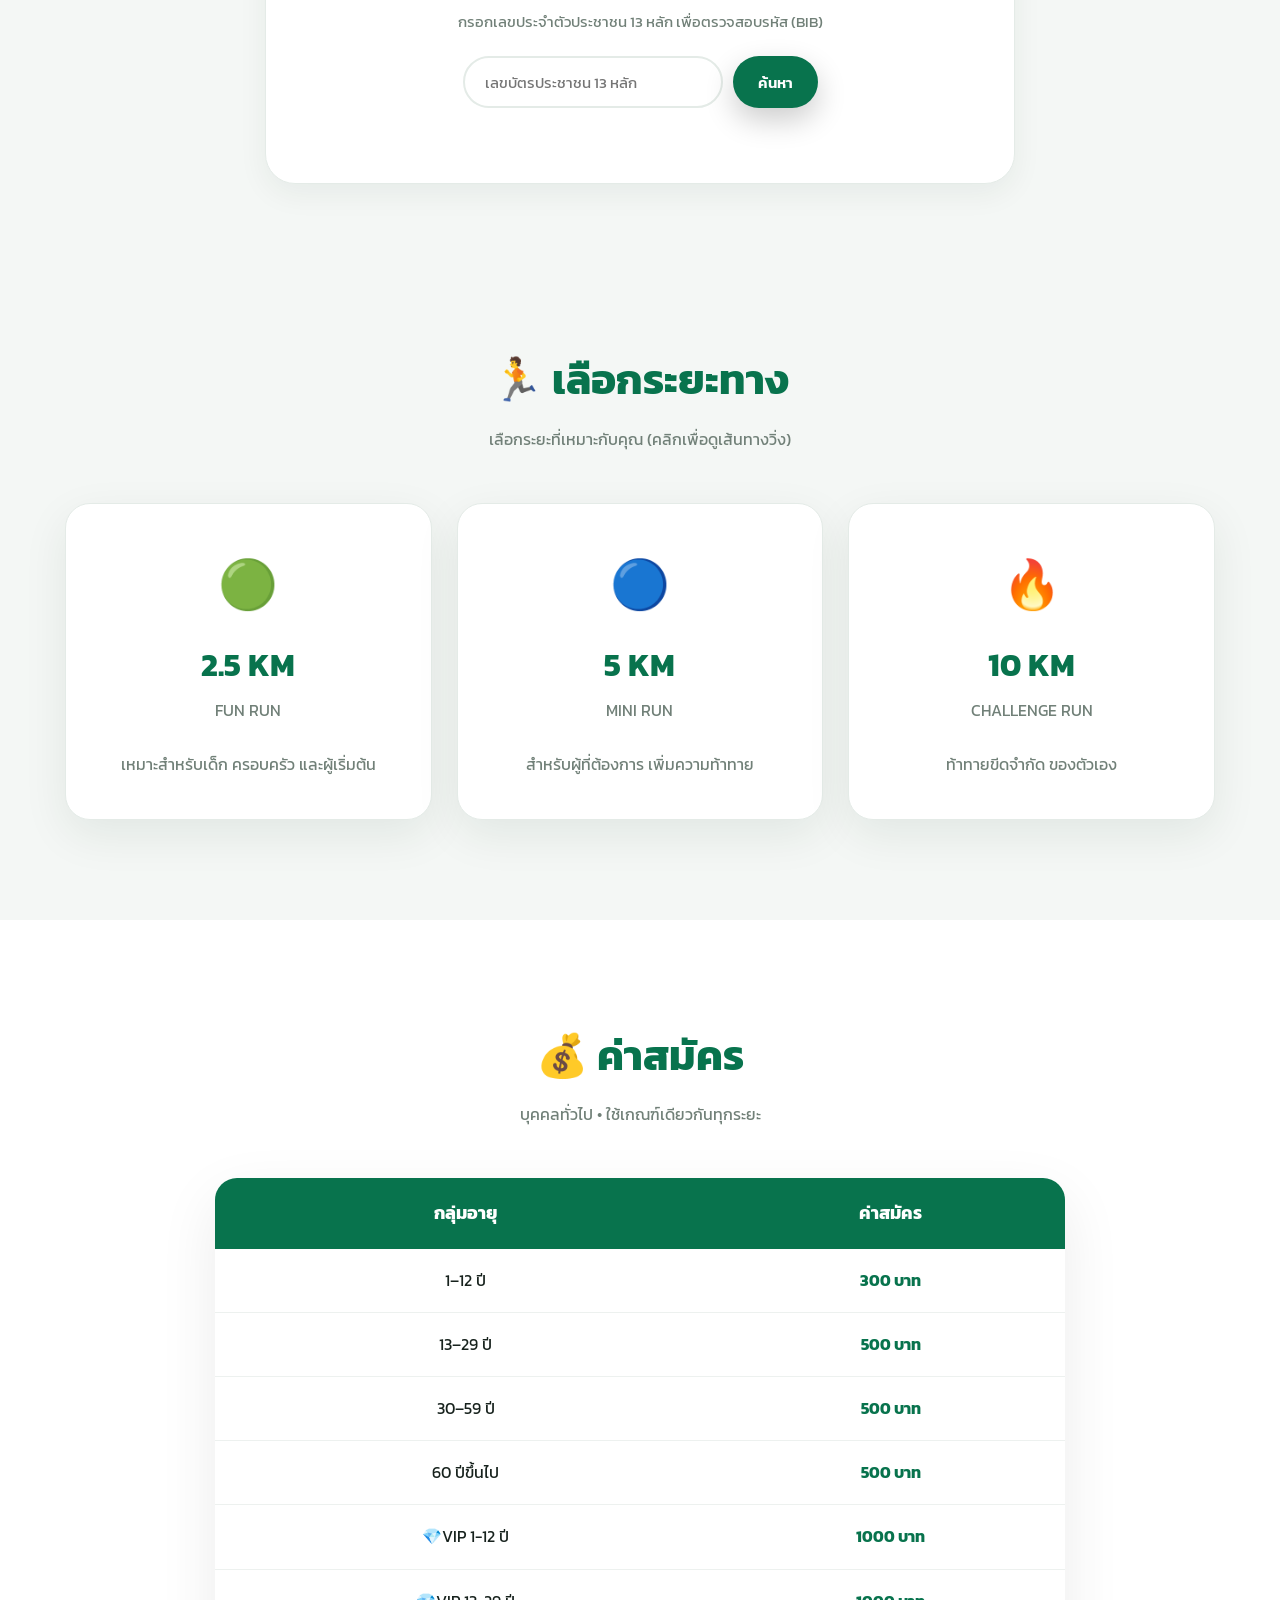
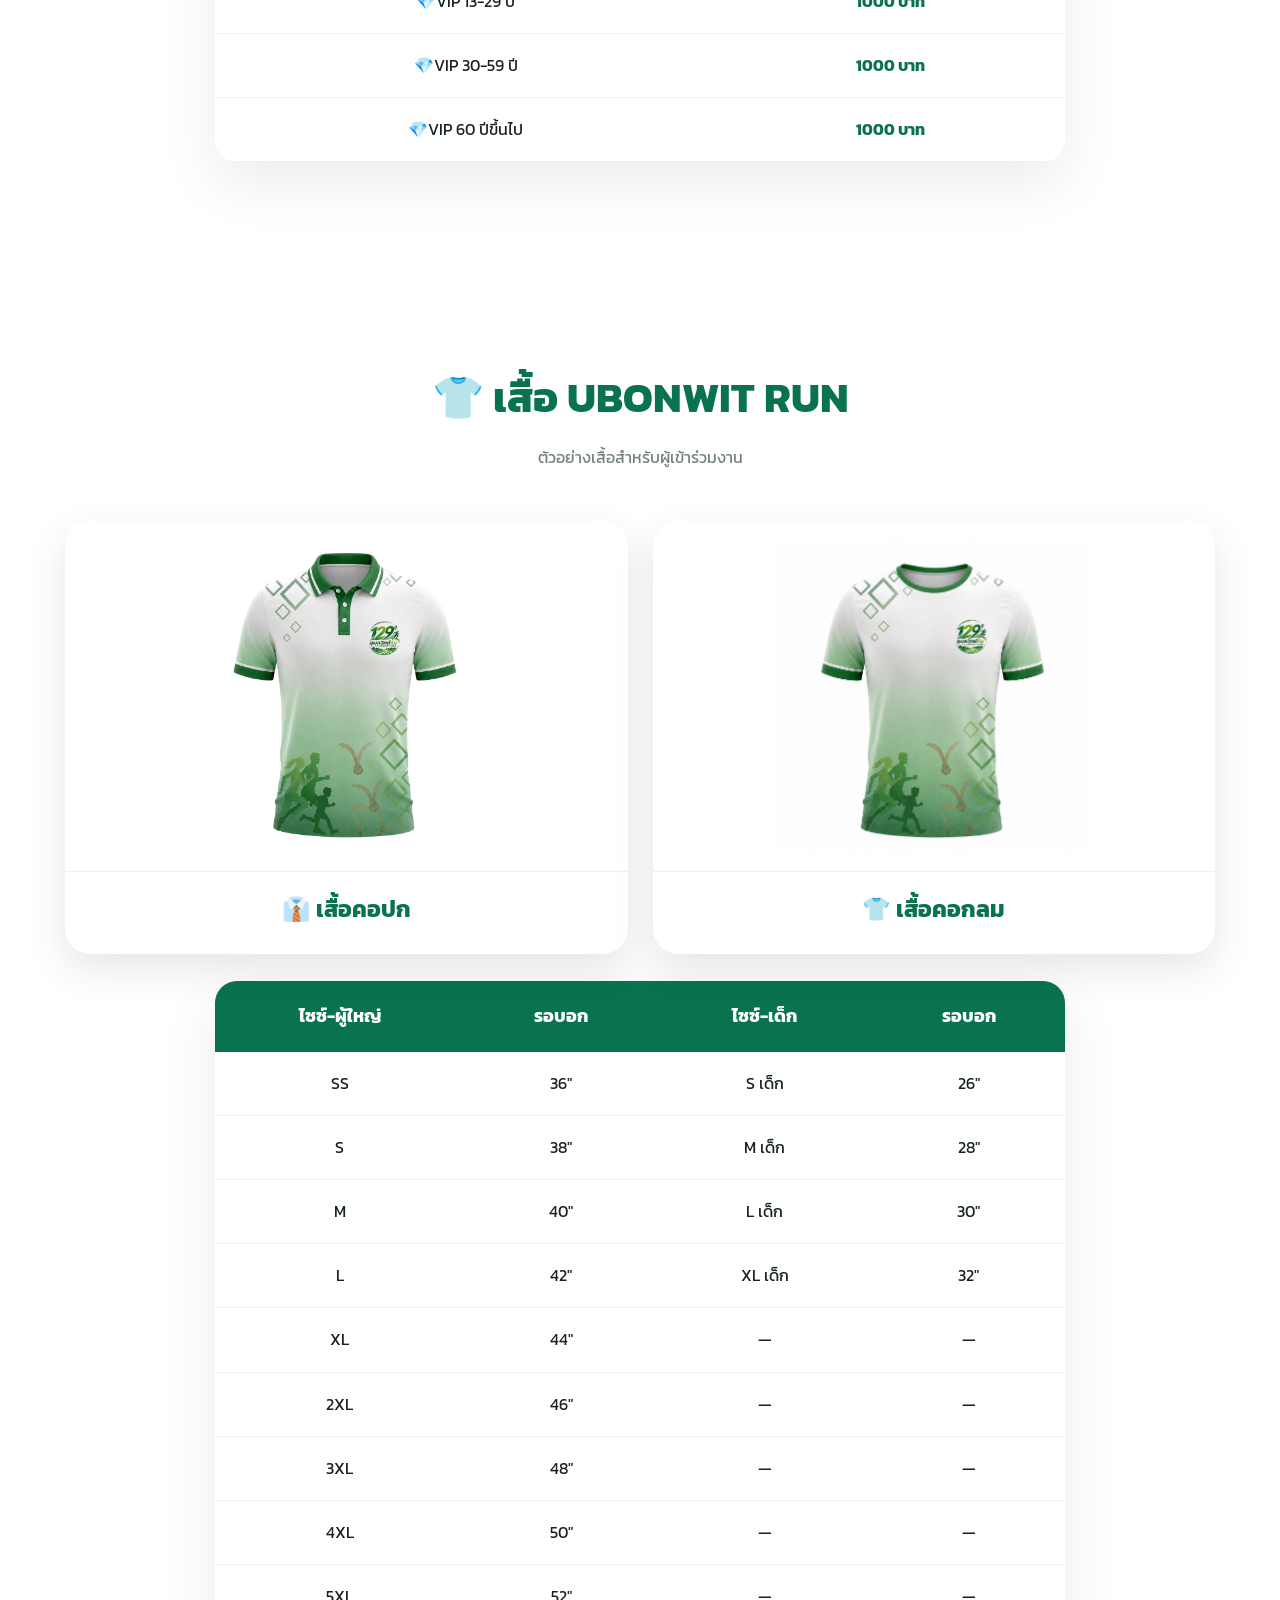
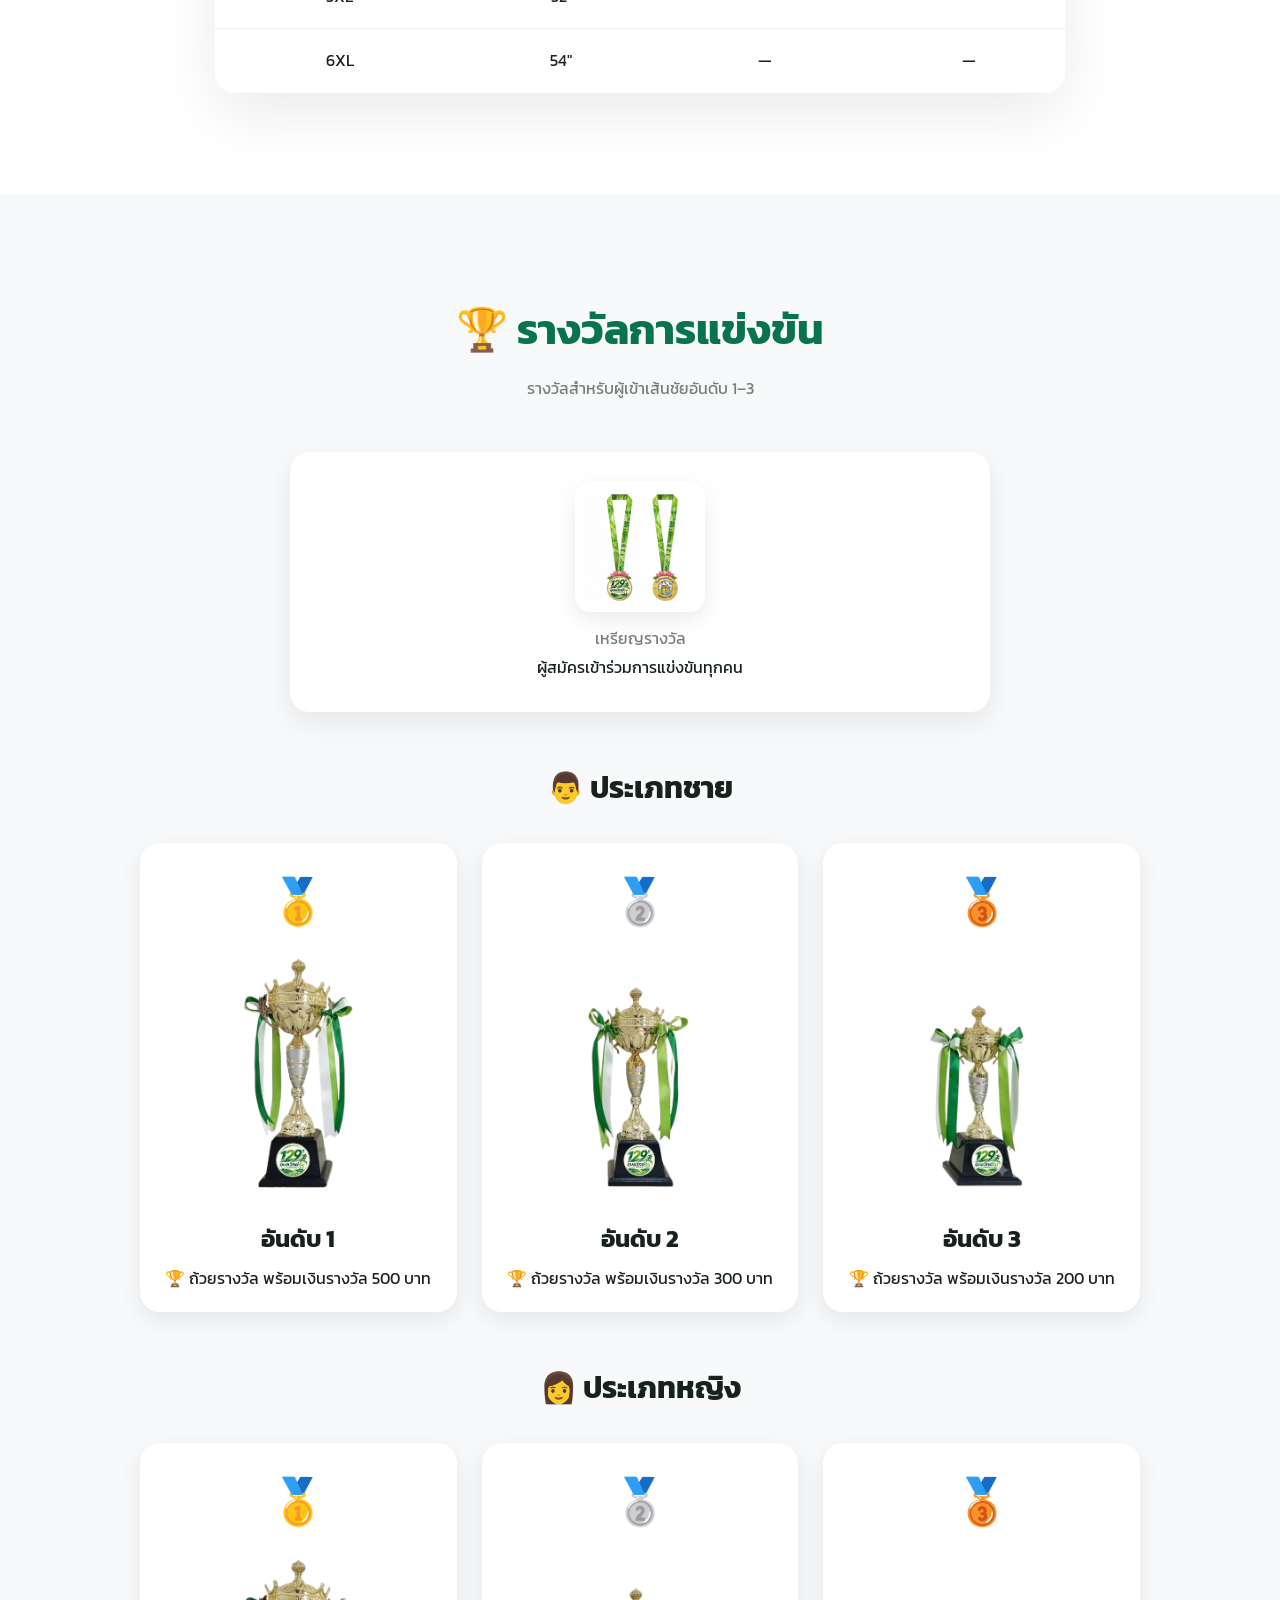
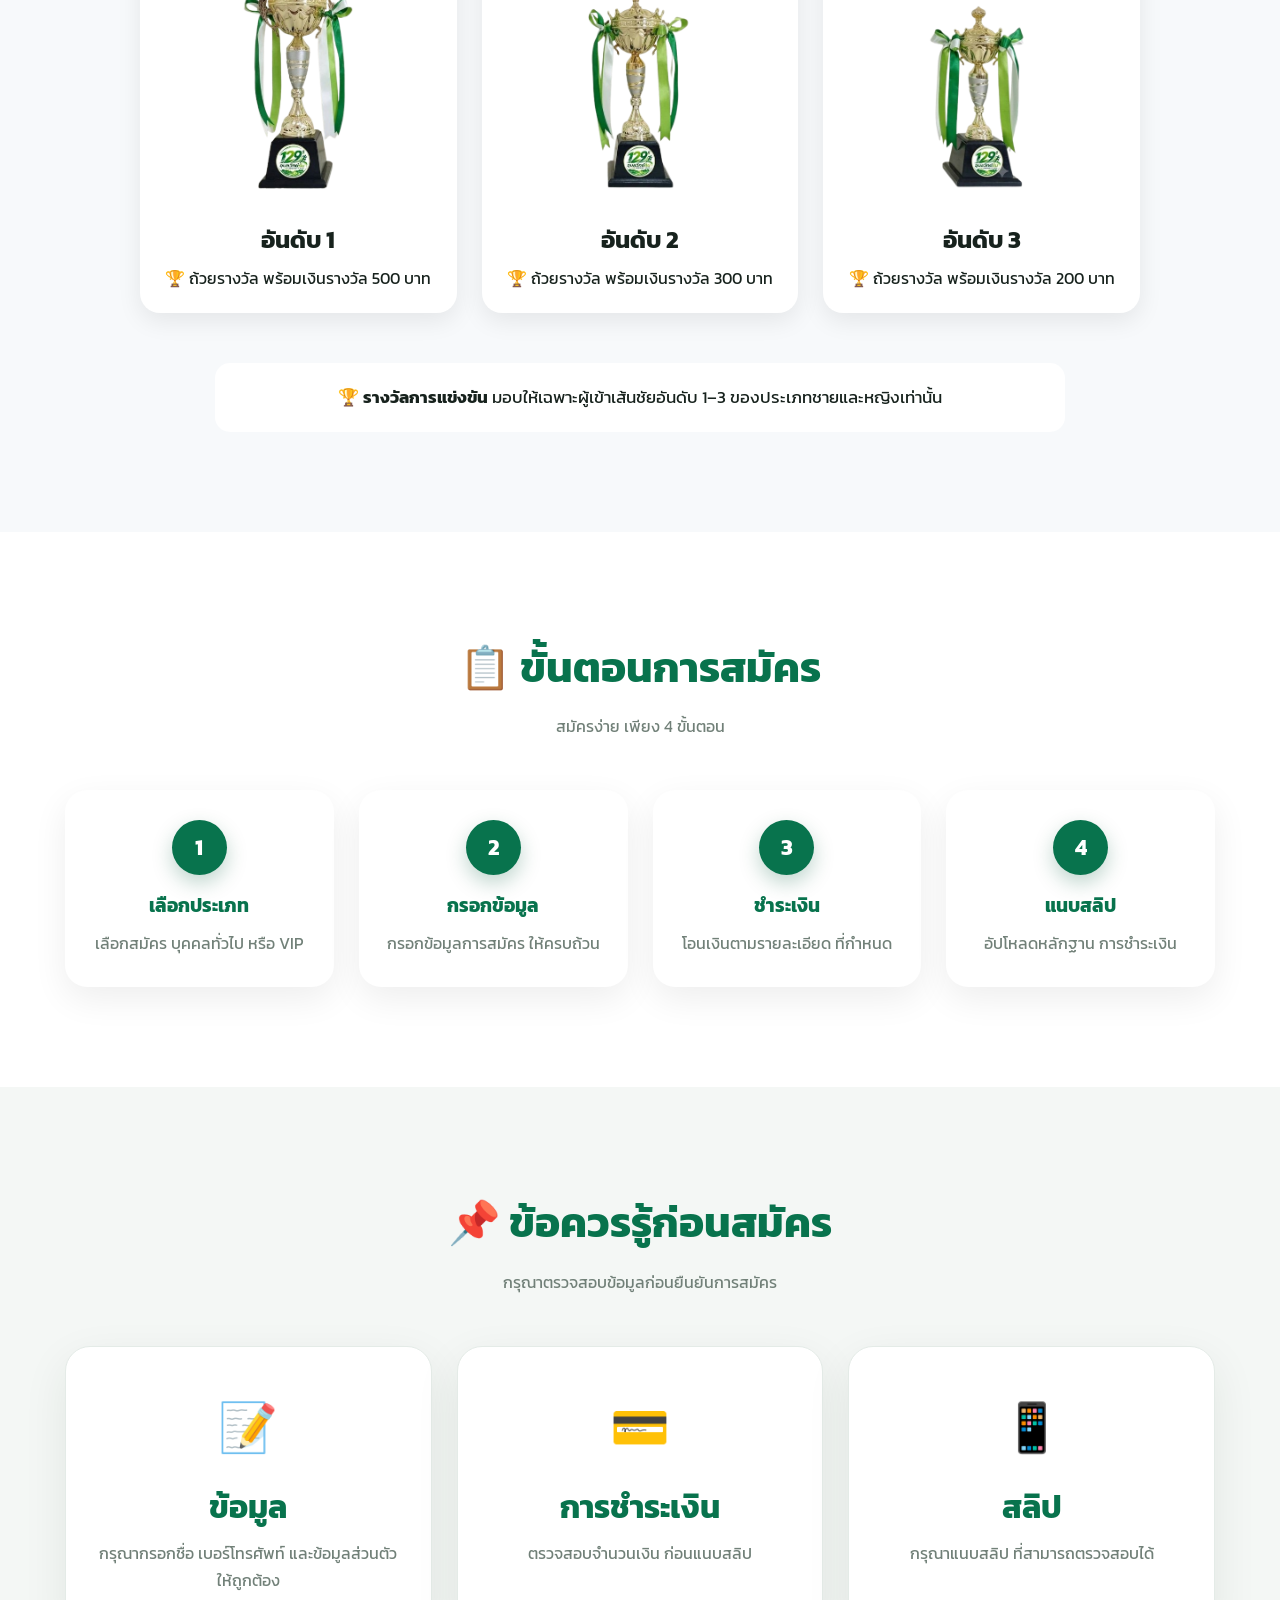
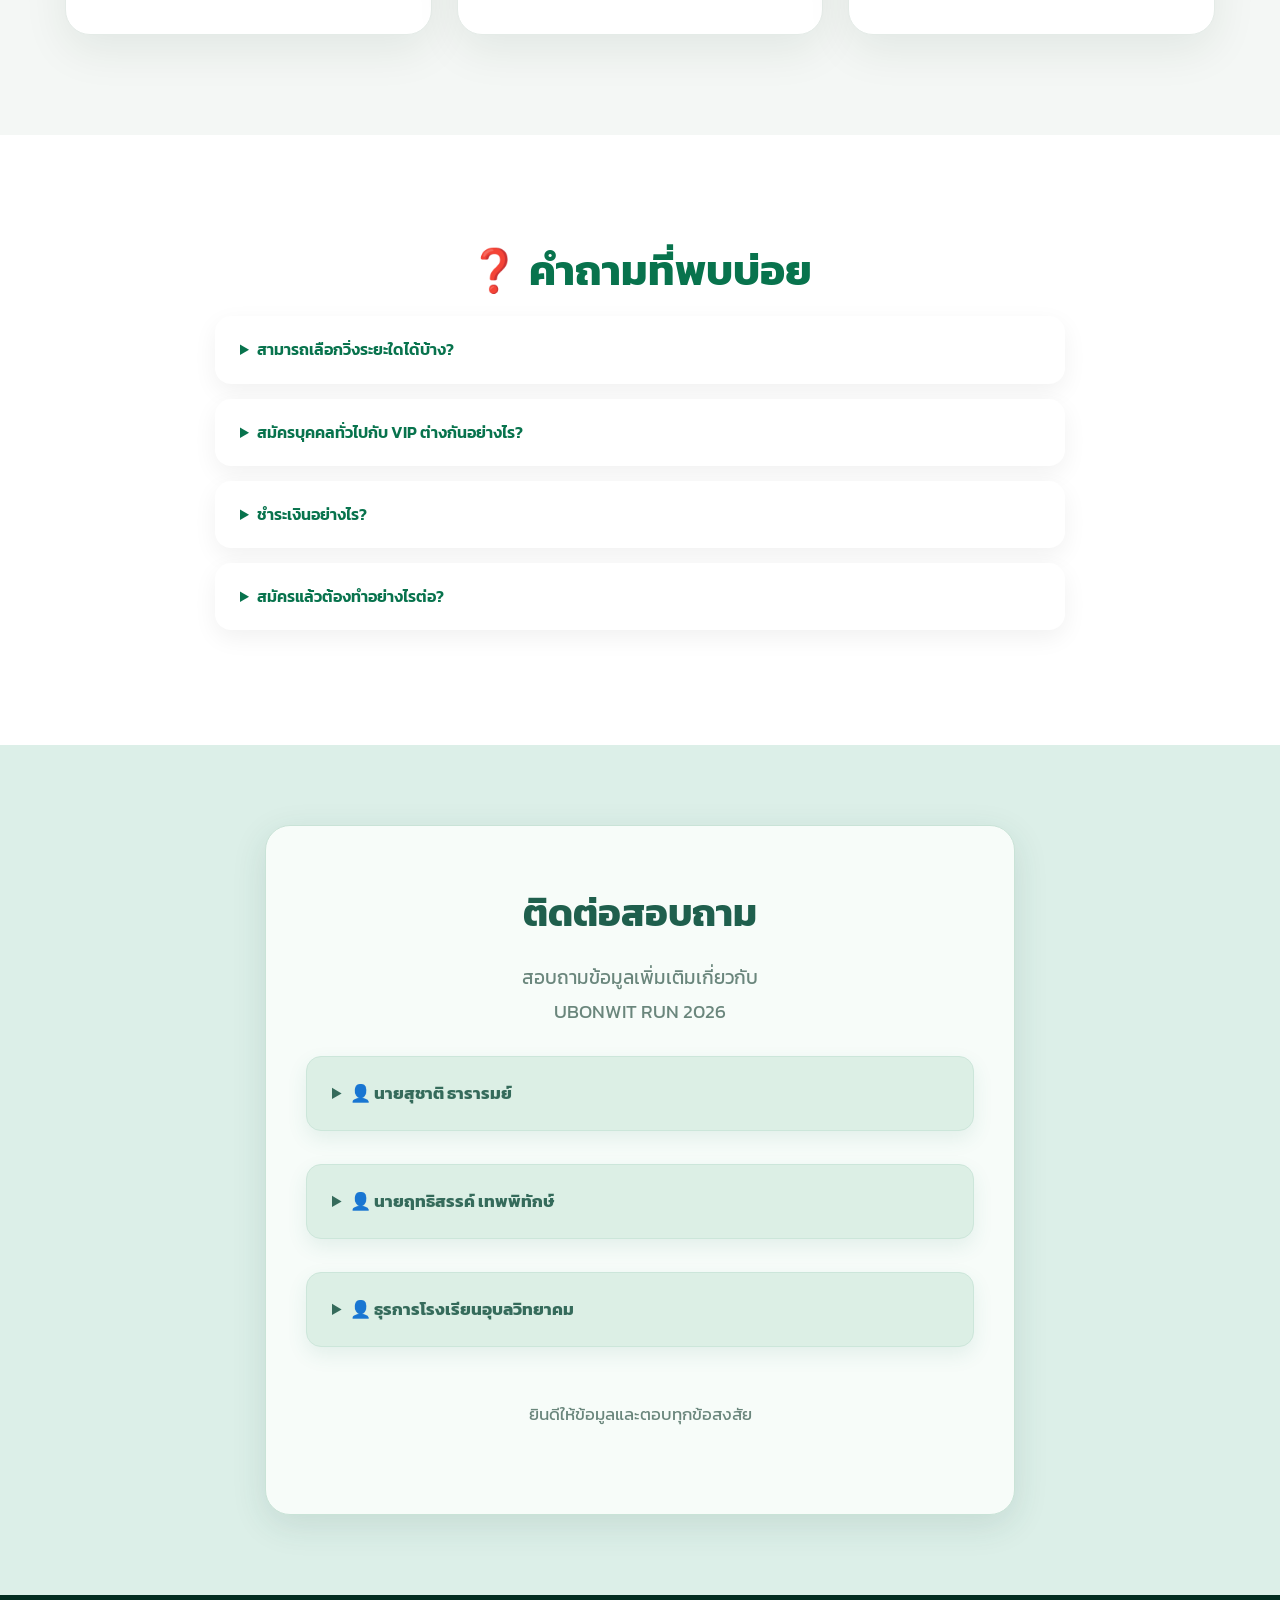
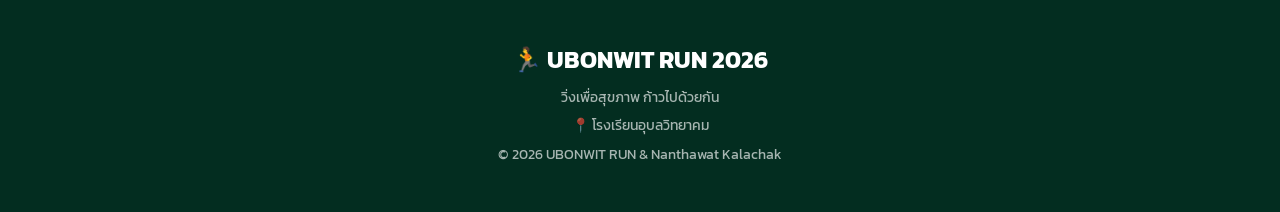
==== commit 59f9bd60: "Update index.html" ====
--- a/index.html
+++ b/index.html
@@ -121,111 +121,104 @@
 
 
 
+
 <!-- ==================================================
      02. HERO
 ================================================== -->
 
-<section class="hero"
-         id="home">
+
+<!-- ==================================================
+     02. HERO
+================================================== -->
+
+<section class="hero" id="home">
 
     <div class="container">
 
         <div class="hero-content">
 
-
             <div class="hero-badge">
-
                 🏃 RUN FOR HEALTH • RUN FOR FUN
-
             </div>
 
-
             <h1 class="hero-title">
-
                 UBONWIT<br>
-
                 <span>RUN 2026</span>
-
             </h1>
 
-
             <p class="hero-subtitle">
-
                 วิ่งเพื่อสุขภาพ ก้าวไปด้วยกัน
-
             </p>
 
-
             <p class="hero-description">
-
                 ร่วมเป็นส่วนหนึ่งของกิจกรรม UBONWIT RUN 2026
                 สนุก สุขภาพดี และสร้างความทรงจำไปด้วยกัน
-
             </p>
 
-
+            <!-- ข้อมูลกิจกรรม -->
             <div class="hero-info">
 
-
+                <!-- ขยายเวลารับสมัคร -->
+                <div class="info-card registration-notice">
+
+                    <div class="notice-icon">📢</div>
+
+                    <strong class="notice-title">
+                        ขยายเวลารับสมัคร!
+                    </strong>
+
+                    <span class="notice-description">
+                        เปิดรับสมัครเพิ่มเติมถึงวันที่
+                    </span>
+
+                    <strong class="notice-date">
+                        26 พฤศจิกายน 2569
+                    </strong>
+
+                </div>
+
+                <!-- วันแข่งขัน -->
                 <div class="info-card">
-
                     📅
                     <strong>วันแข่งขัน</strong>
                     27 ธันวาคม 2569
-
                 </div>
 
+                <!-- วันรับเสื้อ -->
                 <div class="info-card">
-
-                    ⛔
-                    <strong>ปิดรับสมัคร</strong>
-                    16 พฤศจิกายน 2569
-
-                </div>
-
-                
-
-                <div class="info-card">
-
                     👔
                     <strong>รับเสื้อได้ในวันที่</strong>
                     17-21 ธันวาคม 69
-
                 </div>
 
-
+                <!-- ระยะทาง -->
                 <div class="info-card">
-
                     🏃
                     <strong>ระยะทาง</strong>
                     2.5 / 5 / 10 KM
-
                 </div>
 
-                 <div class="info-card">
-
+                <!-- สถานที่ -->
+                <div class="info-card">
                     📍
                     <strong>START - FINISH</strong>
-                      โรงเรียนอุบลวิทยาคม
-
+                    โรงเรียนอุบลวิทยาคม
                 </div>
 
-                <div class="info-card schedule-card" onclick="openSchedule()">
-
-                📅
-                <strong>กำหนดการ</strong>
+                <!-- กำหนดการ -->
+                <div class="info-card schedule-card"
+                     onclick="openSchedule()">
+
+                    📅
+                    <strong>กำหนดการ</strong>
                     ( คลิกเพื่อดู )
 
                 </div>
 
-                
-
-
             </div>
 
-
+            <!-- ปุ่มสมัคร -->
             <div class="buttons">
-
 
                 <a href="https://docs.google.com/forms/d/e/1FAIpQLSeHzjCSlxnIWXgIciVNkxaQxHpOqXxdXn1Vmi4gfgINv1df9A/viewform?usp=dialog"
                    class="btn btn-vip">
@@ -241,6 +234,178 @@
     </div>
 
 </section>
+
+
+<!-- ==================================================
+     HERO CSS : RESPONSIVE DESIGN
+================================================== -->
+
+<style>
+
+/* จัดวางกล่องข้อมูล */
+.hero-info {
+    display: grid;
+    grid-template-columns: repeat(2, minmax(0, 1fr));
+    gap: 12px;
+    width: 100%;
+    align-items: stretch;
+}
+
+/* กล่องข้อมูลทั่วไป */
+.hero-info .info-card {
+    min-width: 0;
+    min-height: 110px;
+    padding: 18px 12px;
+    box-sizing: border-box;
+
+    display: flex;
+    flex-direction: column;
+    align-items: center;
+    justify-content: center;
+
+    text-align: center;
+    line-height: 1.6;
+    overflow-wrap: break-word;
+}
+
+/* กล่องแจ้งเตือนขยายเวลารับสมัคร */
+.hero-info .registration-notice {
+    grid-column: 1 / -1;
+
+    min-height: 0;
+    padding: 20px 15px;
+
+    background: linear-gradient(135deg, #fff1ed, #ffe0d6);
+    border: 2px solid #e53935;
+    border-radius: 16px;
+
+    color: #b71c1c;
+    box-shadow: 0 6px 20px rgba(229,57,53,0.18);
+
+    animation: pulseNotice 2s infinite;
+}
+
+/* ไอคอน */
+.registration-notice .notice-icon {
+    font-size: 32px;
+    margin-bottom: 4px;
+}
+
+/* หัวข้อ */
+.registration-notice .notice-title {
+    display: block;
+    font-size: 24px;
+    font-weight: 800;
+    color: #c62828;
+    margin-bottom: 5px;
+}
+
+/* รายละเอียด */
+.registration-notice .notice-description {
+    font-size: 16px;
+    color: #7f1d1d;
+    margin-bottom: 8px;
+}
+
+/* วันที่ */
+.registration-notice .notice-date {
+    display: inline-block;
+    background: #d32f2f;
+    color: white;
+    font-size: 22px;
+    padding: 7px 22px;
+    border-radius: 50px;
+    line-height: 1.5;
+}
+
+/* เอฟเฟกต์กล่องแจ้งเตือน */
+@keyframes pulseNotice {
+    0%, 100% {
+        box-shadow: 0 6px 20px rgba(229,57,53,0.18);
+    }
+
+    50% {
+        box-shadow: 0 6px 28px rgba(229,57,53,0.35);
+    }
+}
+
+/* โทรศัพท์ */
+@media screen and (max-width: 480px) {
+
+    .hero-info {
+        grid-template-columns: 1fr;
+        gap: 10px;
+    }
+
+    .hero-info .info-card {
+        min-height: 100px;
+        padding: 15px 10px;
+    }
+
+    .hero-info .registration-notice {
+        padding: 18px 10px;
+    }
+
+    .registration-notice .notice-title {
+        font-size: 21px;
+    }
+
+    .registration-notice .notice-description {
+        font-size: 14px;
+    }
+
+    .registration-notice .notice-date {
+        font-size: 19px;
+        padding: 7px 16px;
+    }
+
+    .hero-info .info-card {
+        width: 100%;
+        max-width: 100%;
+    }
+
+}
+
+/* โทรศัพท์และแท็บเล็ตแนวนอน */
+@media screen and (min-width: 481px) and (max-width: 768px) {
+
+    .hero-info {
+        grid-template-columns: repeat(2, minmax(0, 1fr));
+    }
+
+}
+
+.hero-info .registration-notice {
+    grid-column: 1 / -1;
+
+    width: 100%;
+    max-width: 420px;
+    justify-self: center;
+
+    min-height: 0;
+    padding: 20px 15px;
+    box-sizing: border-box;
+
+    display: flex;
+    flex-direction: column;
+    align-items: center;
+    justify-content: center;
+
+    text-align: center;
+
+    background: linear-gradient(135deg, #fff1ed, #ffe0d6);
+    border: 2px solid #e53935;
+    border-radius: 16px;
+
+    color: #b71c1c;
+    box-shadow: 0 6px 20px rgba(229,57,53,0.18);
+
+    animation: pulseNotice 2s infinite;
+}
+
+
+</style>
+
 
 
 <!-- ==================================================
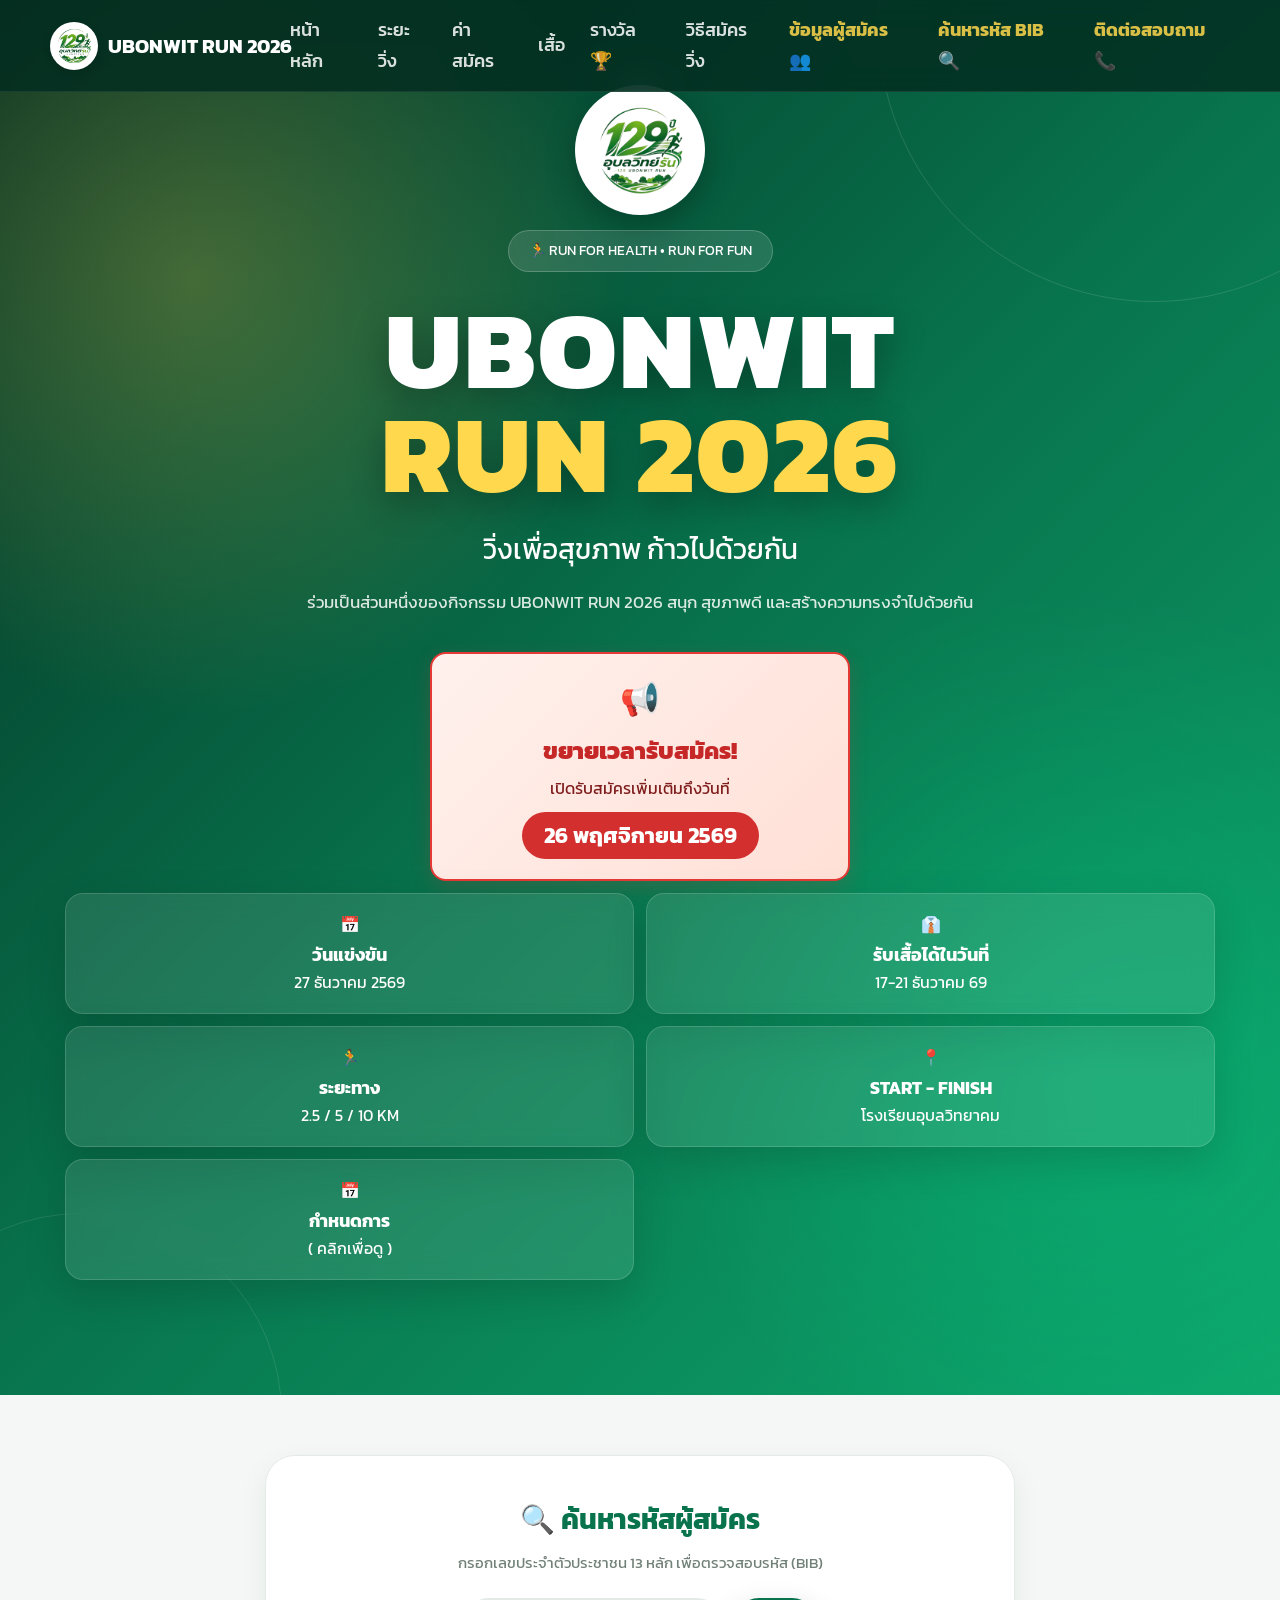
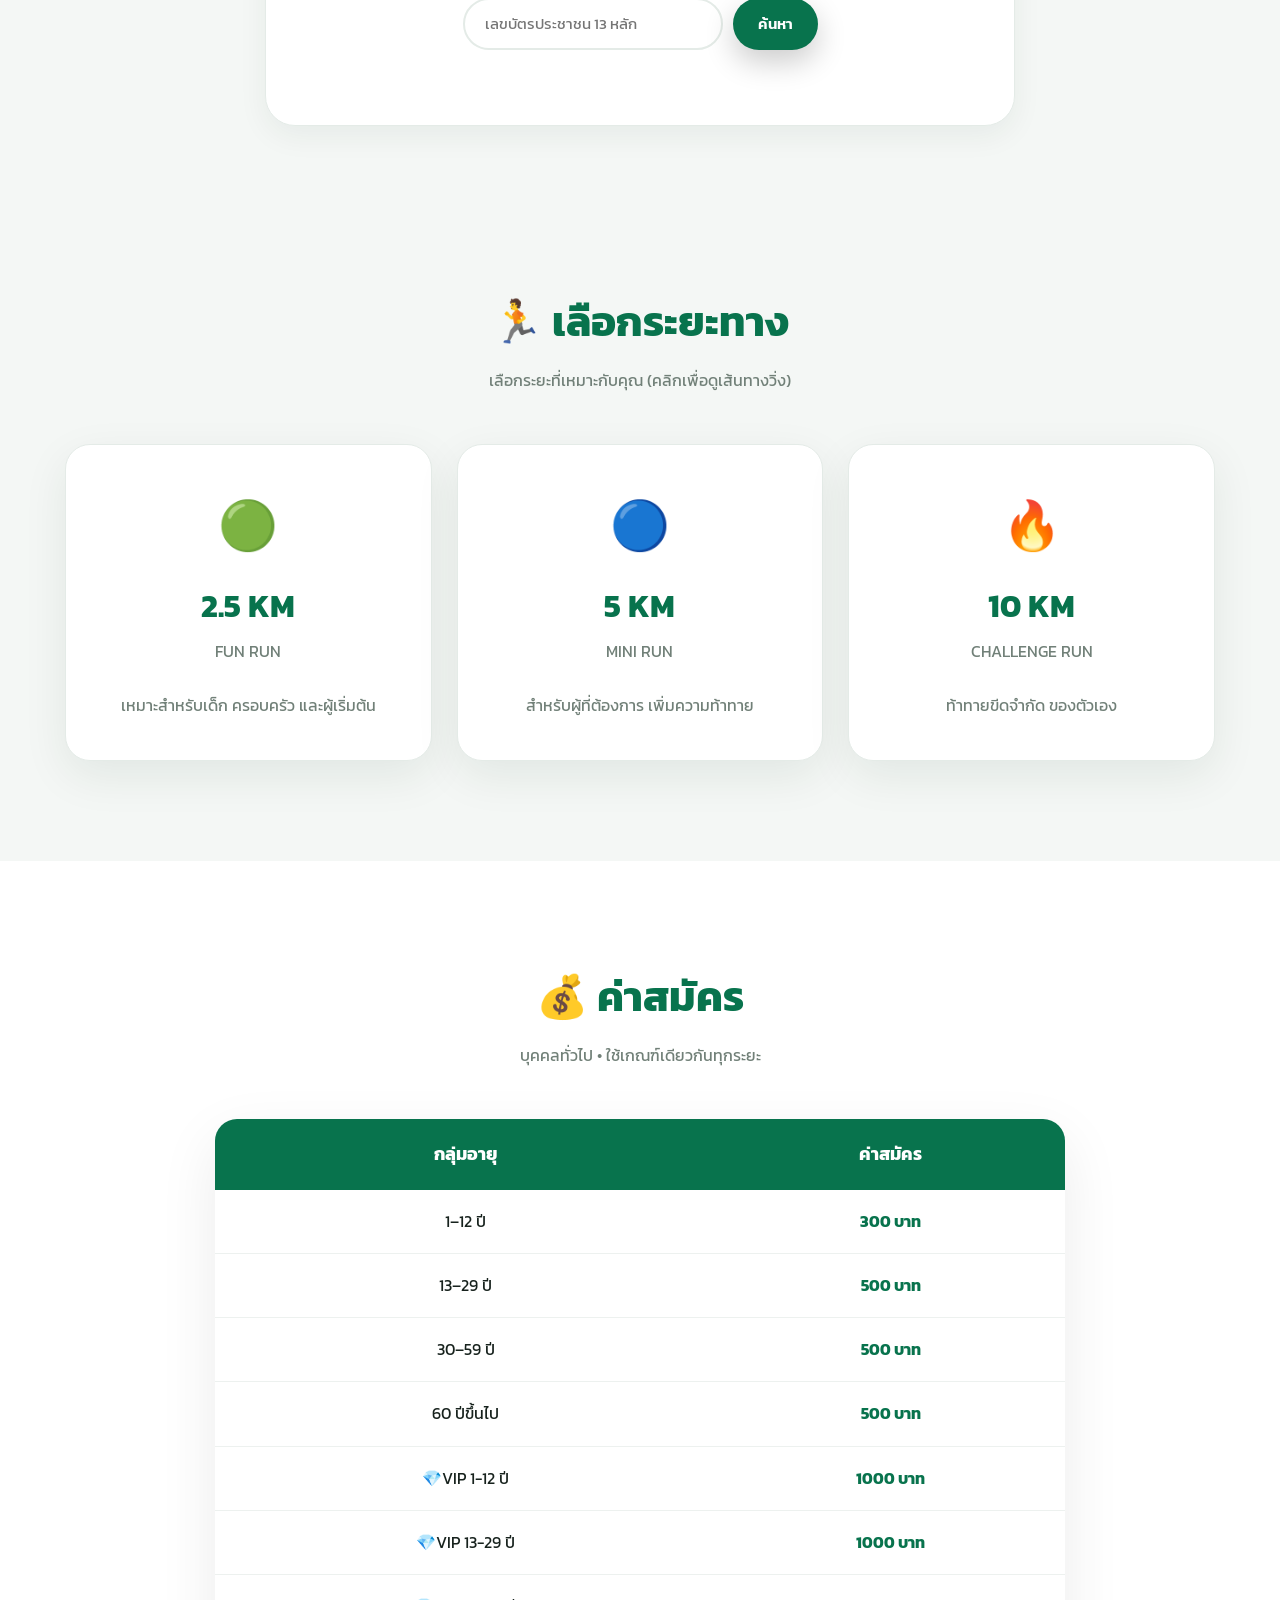
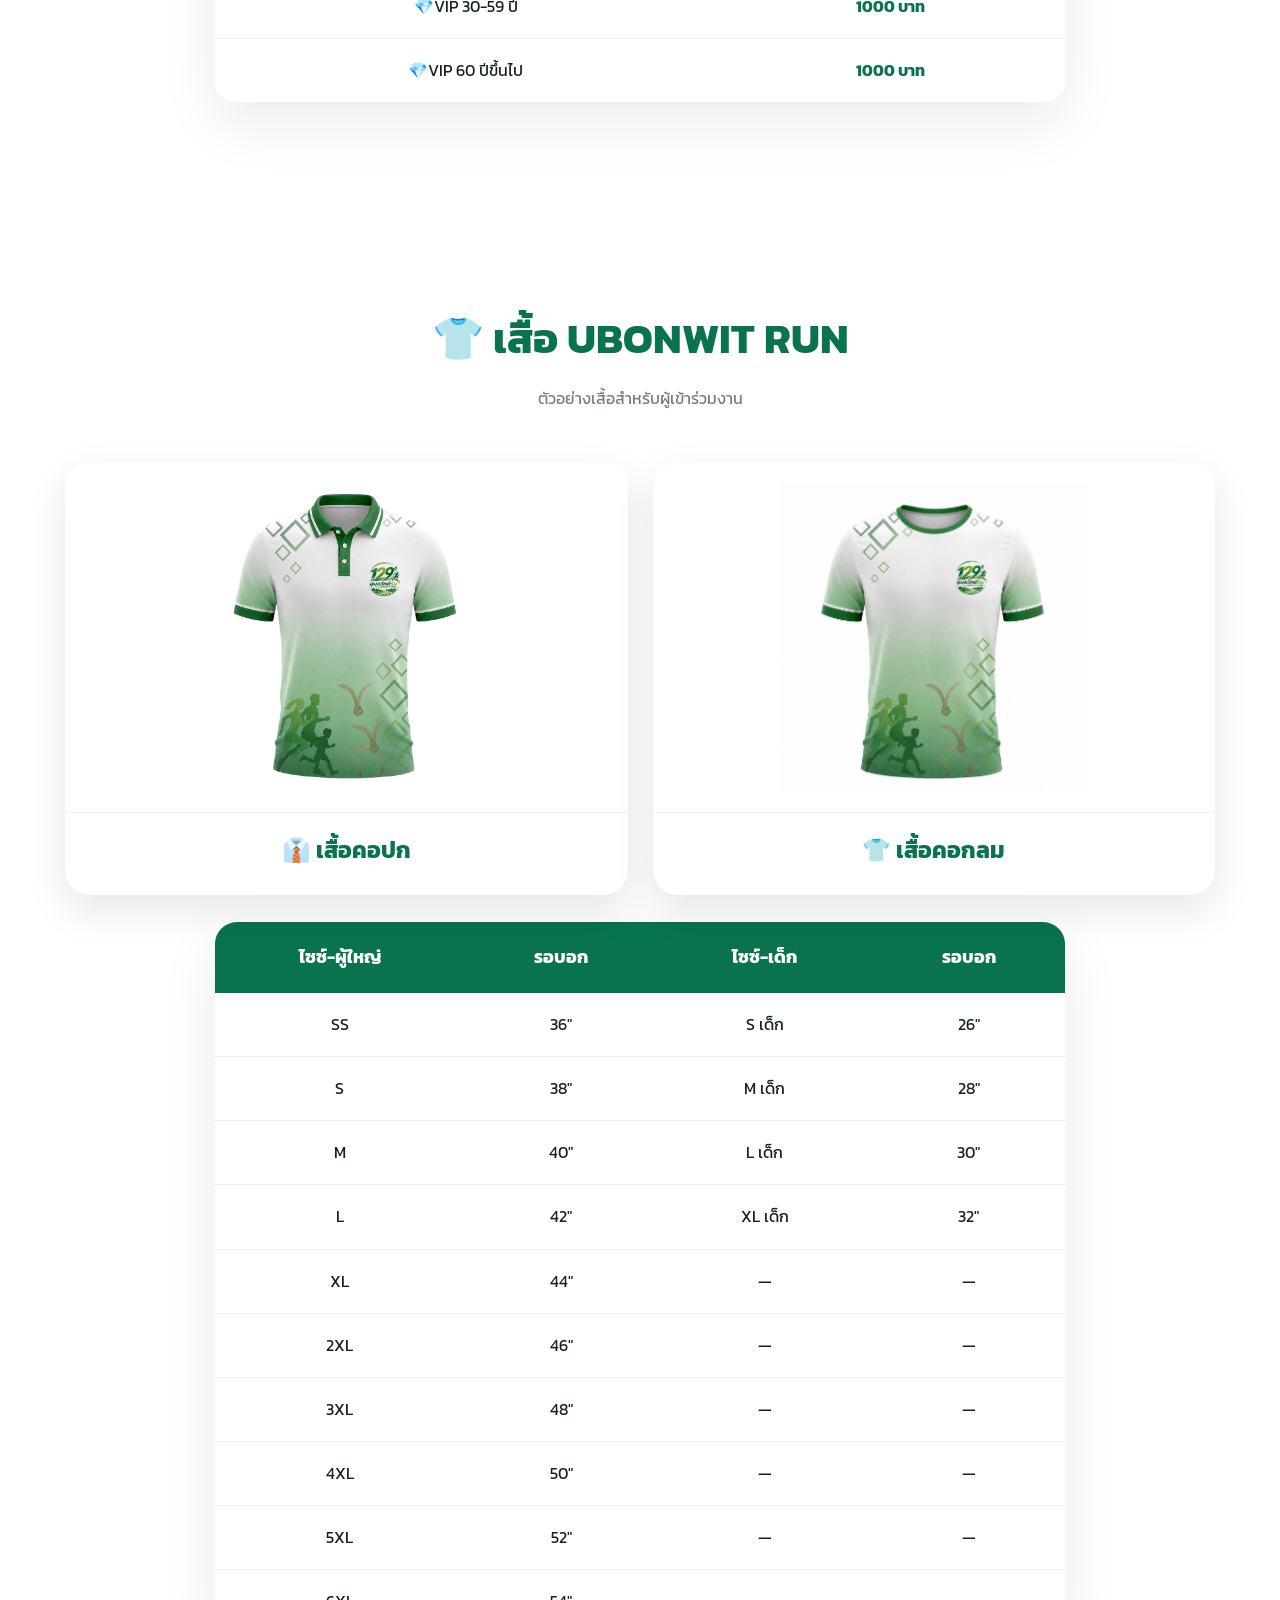
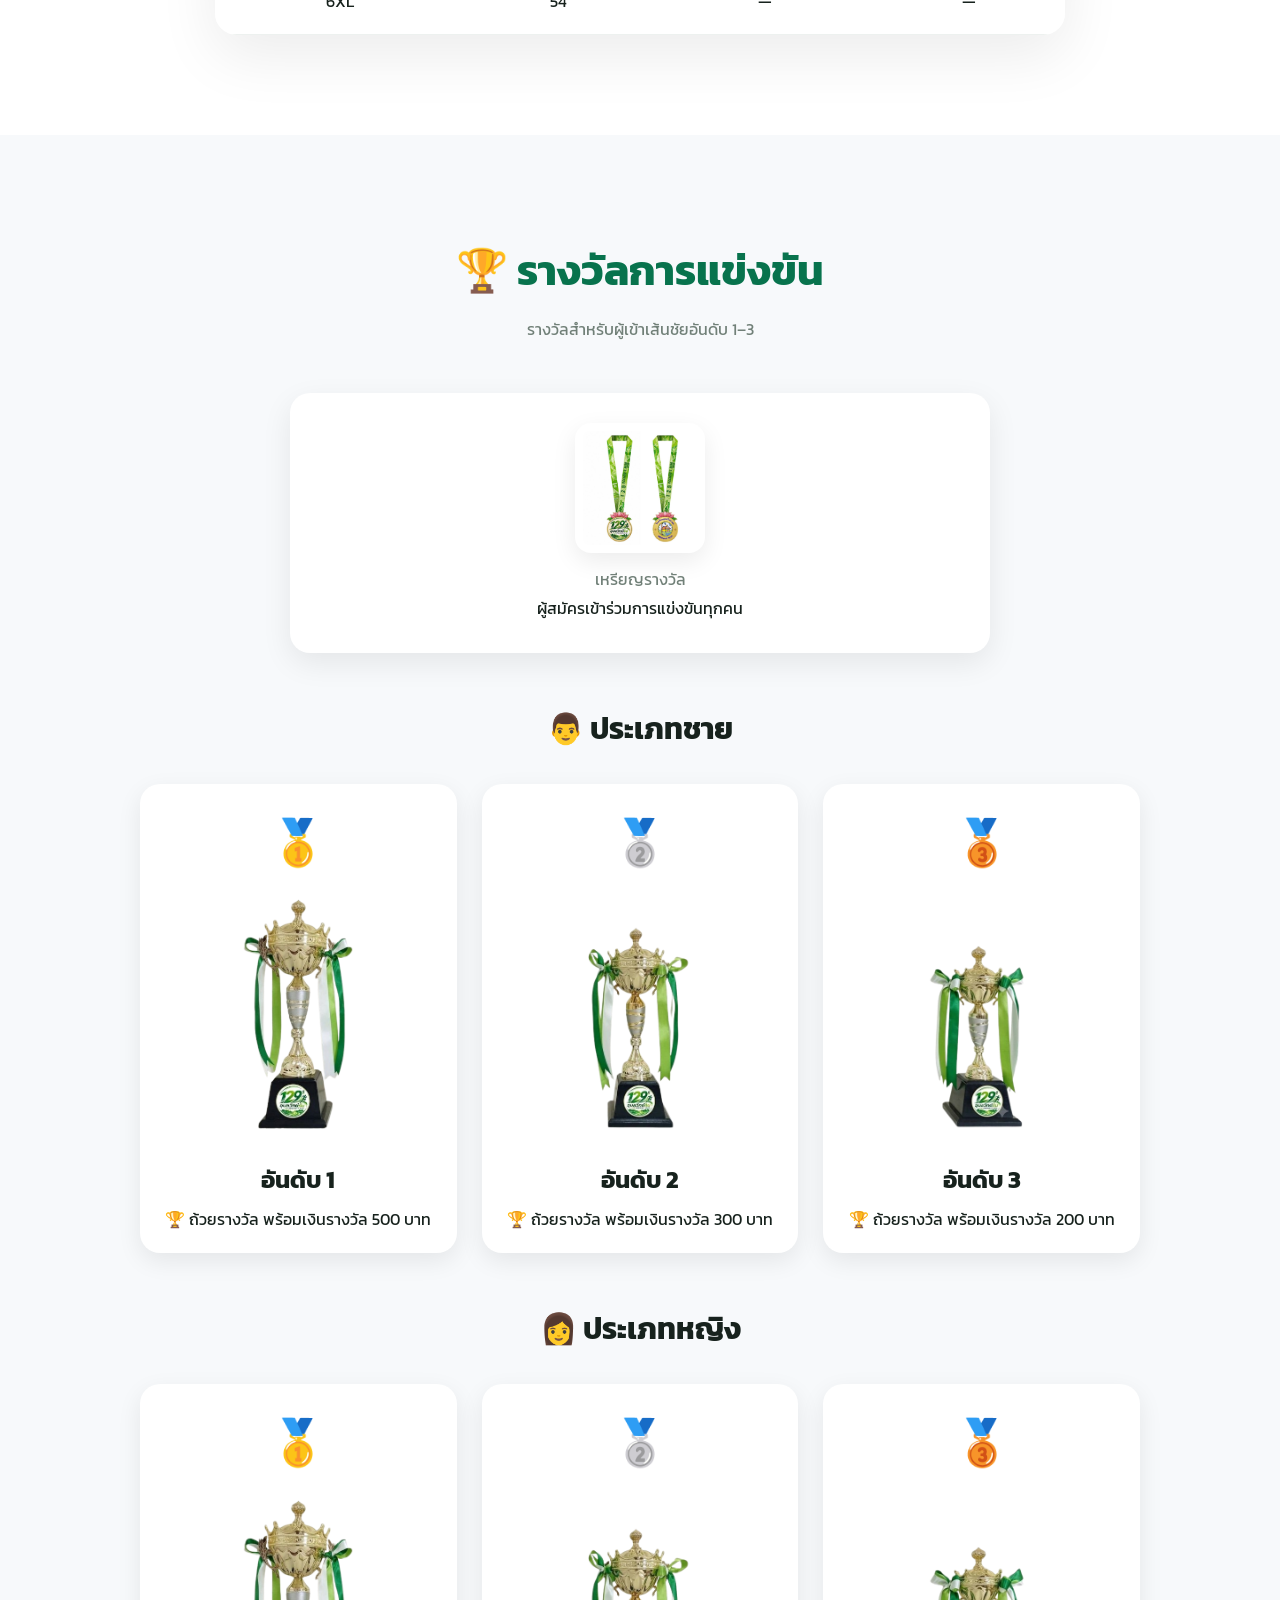
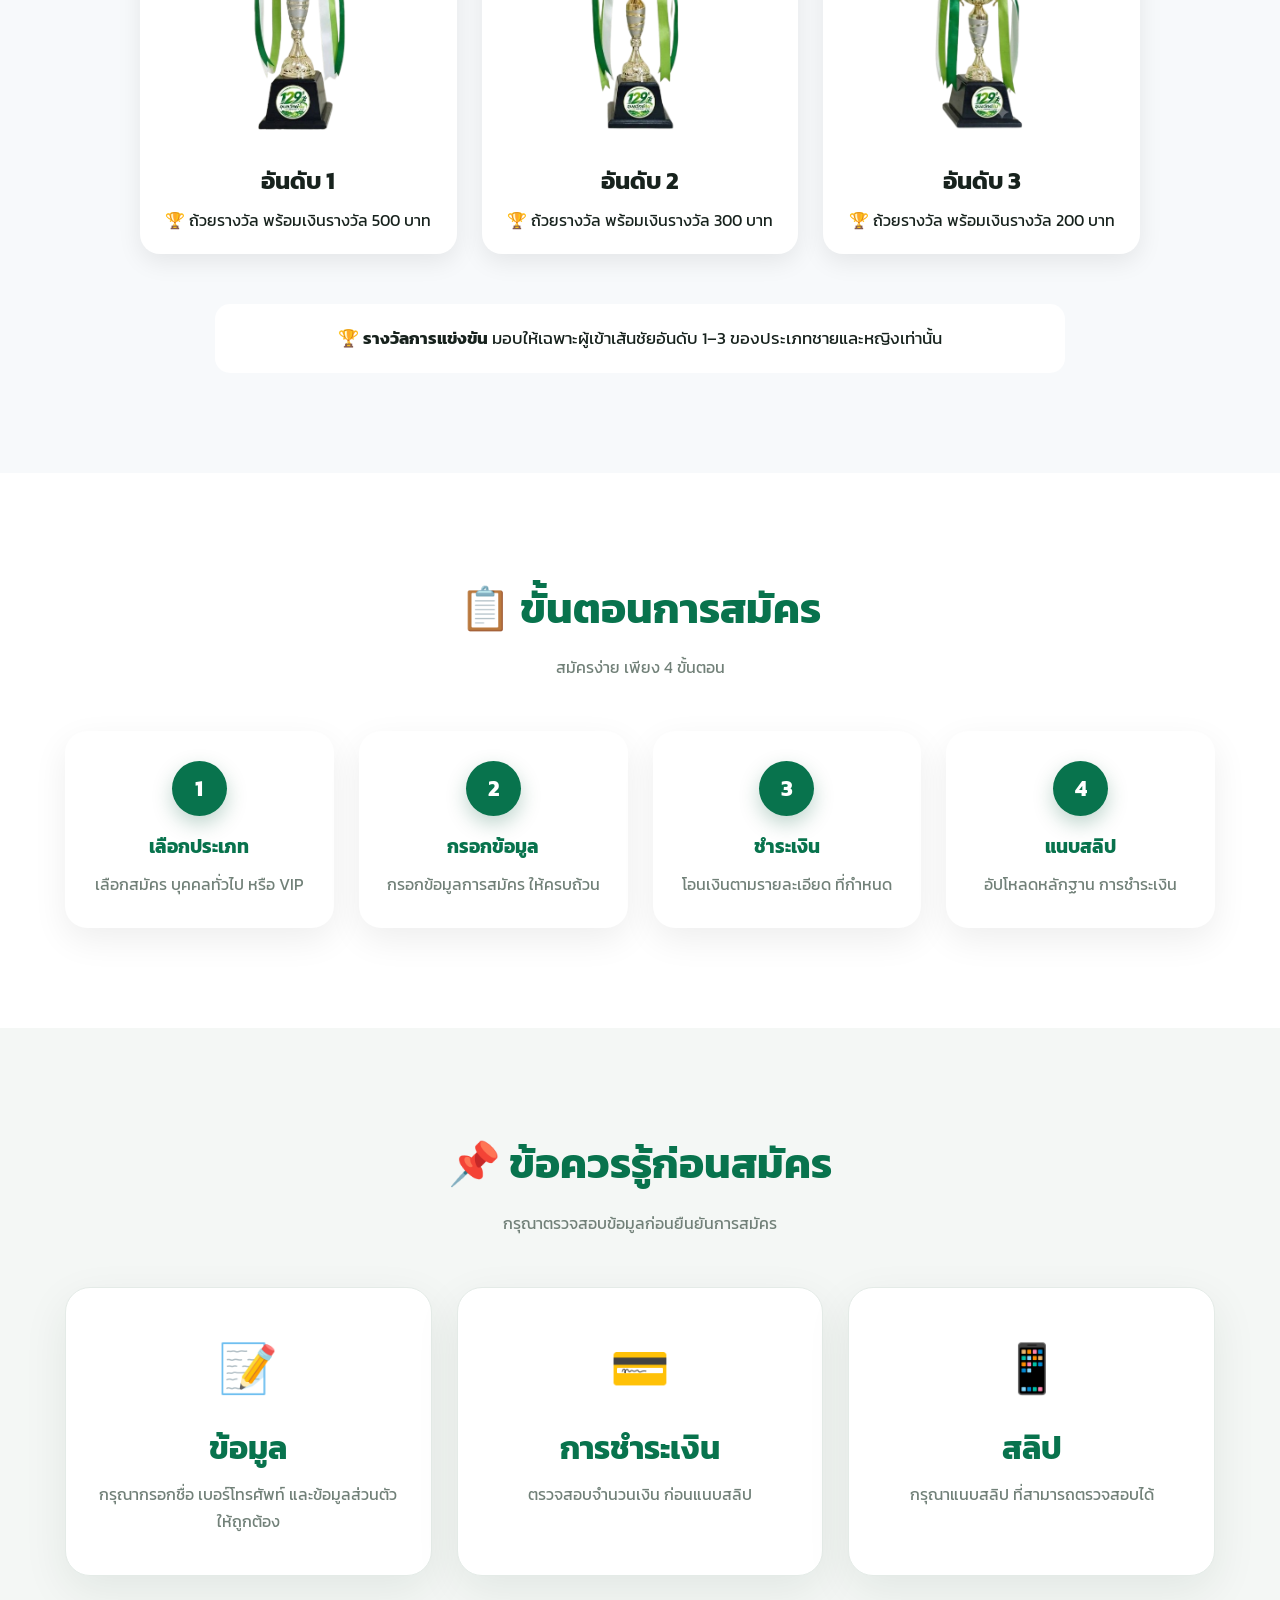
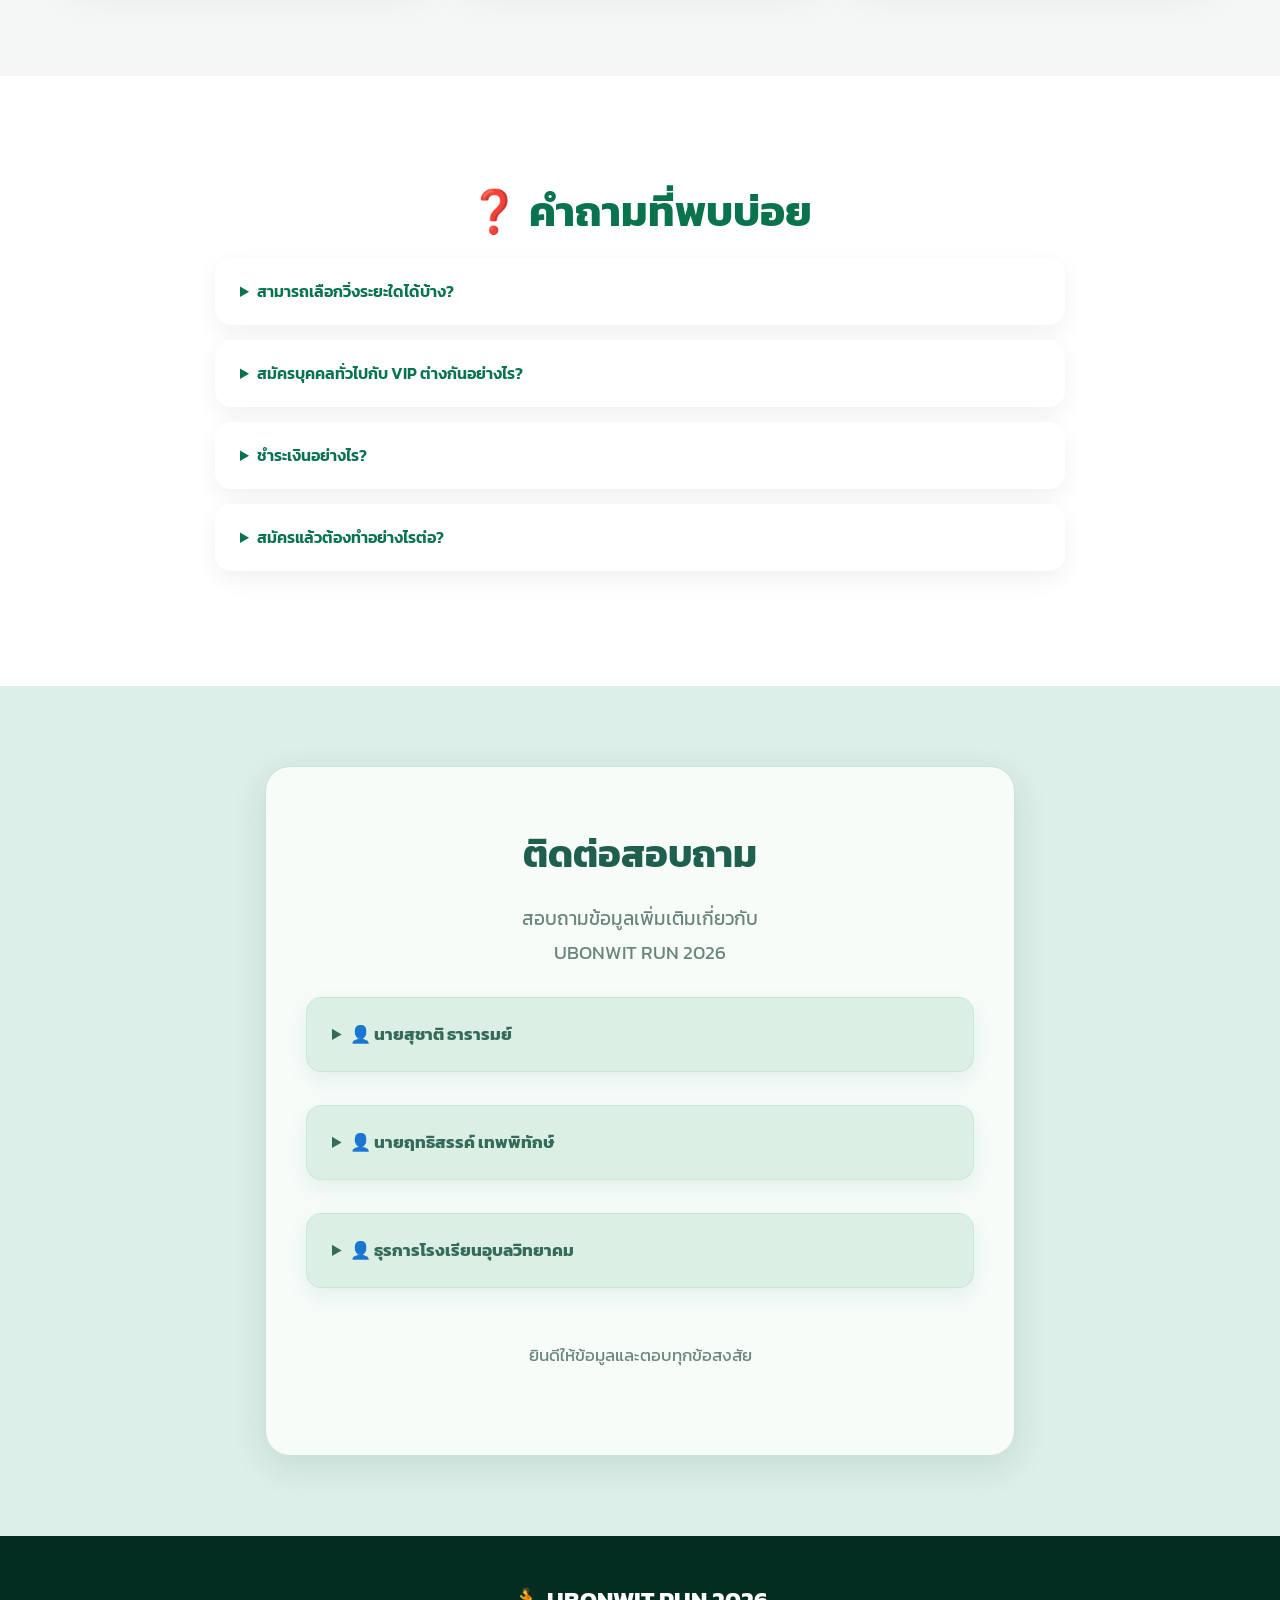
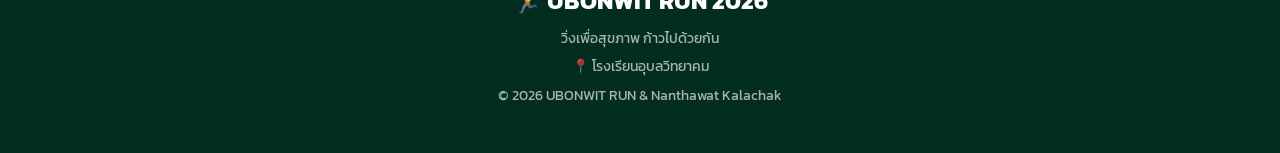
==== commit f1c6bf60: "Update index.html" ====
--- a/index.html
+++ b/index.html
@@ -216,19 +216,18 @@
                 </div>
 
             </div>
-
-            <!-- ปุ่มสมัคร -->
-            <div class="buttons">
-
-                <a href="https://docs.google.com/forms/d/e/1FAIpQLSeHzjCSlxnIWXgIciVNkxaQxHpOqXxdXn1Vmi4gfgINv1df9A/viewform?usp=dialog"
-                   class="btn btn-vip">
-
-                    🔵 สมัครวิ่งบุคคลทั่วไป-VIP
-
-                </a>
-
-            </div>
-
+<!-- ปุ่มสมัคร (ปิดใช้งานชั่วคราว)
+<div class="buttons">
+
+    <a href="https://docs.google.com/forms/d/e/1FAIpQLSeHzjCSlxnIWXgIciVNkxaQxHpOqXxdXn1Vmi4gfgINv1df9A/viewform?usp=dialog"
+       class="btn btn-vip">
+
+        🔵 สมัครวิ่งบุคคลทั่วไป-VIP
+
+    </a>
+
+</div>
+-->
         </div>
 
     </div>
